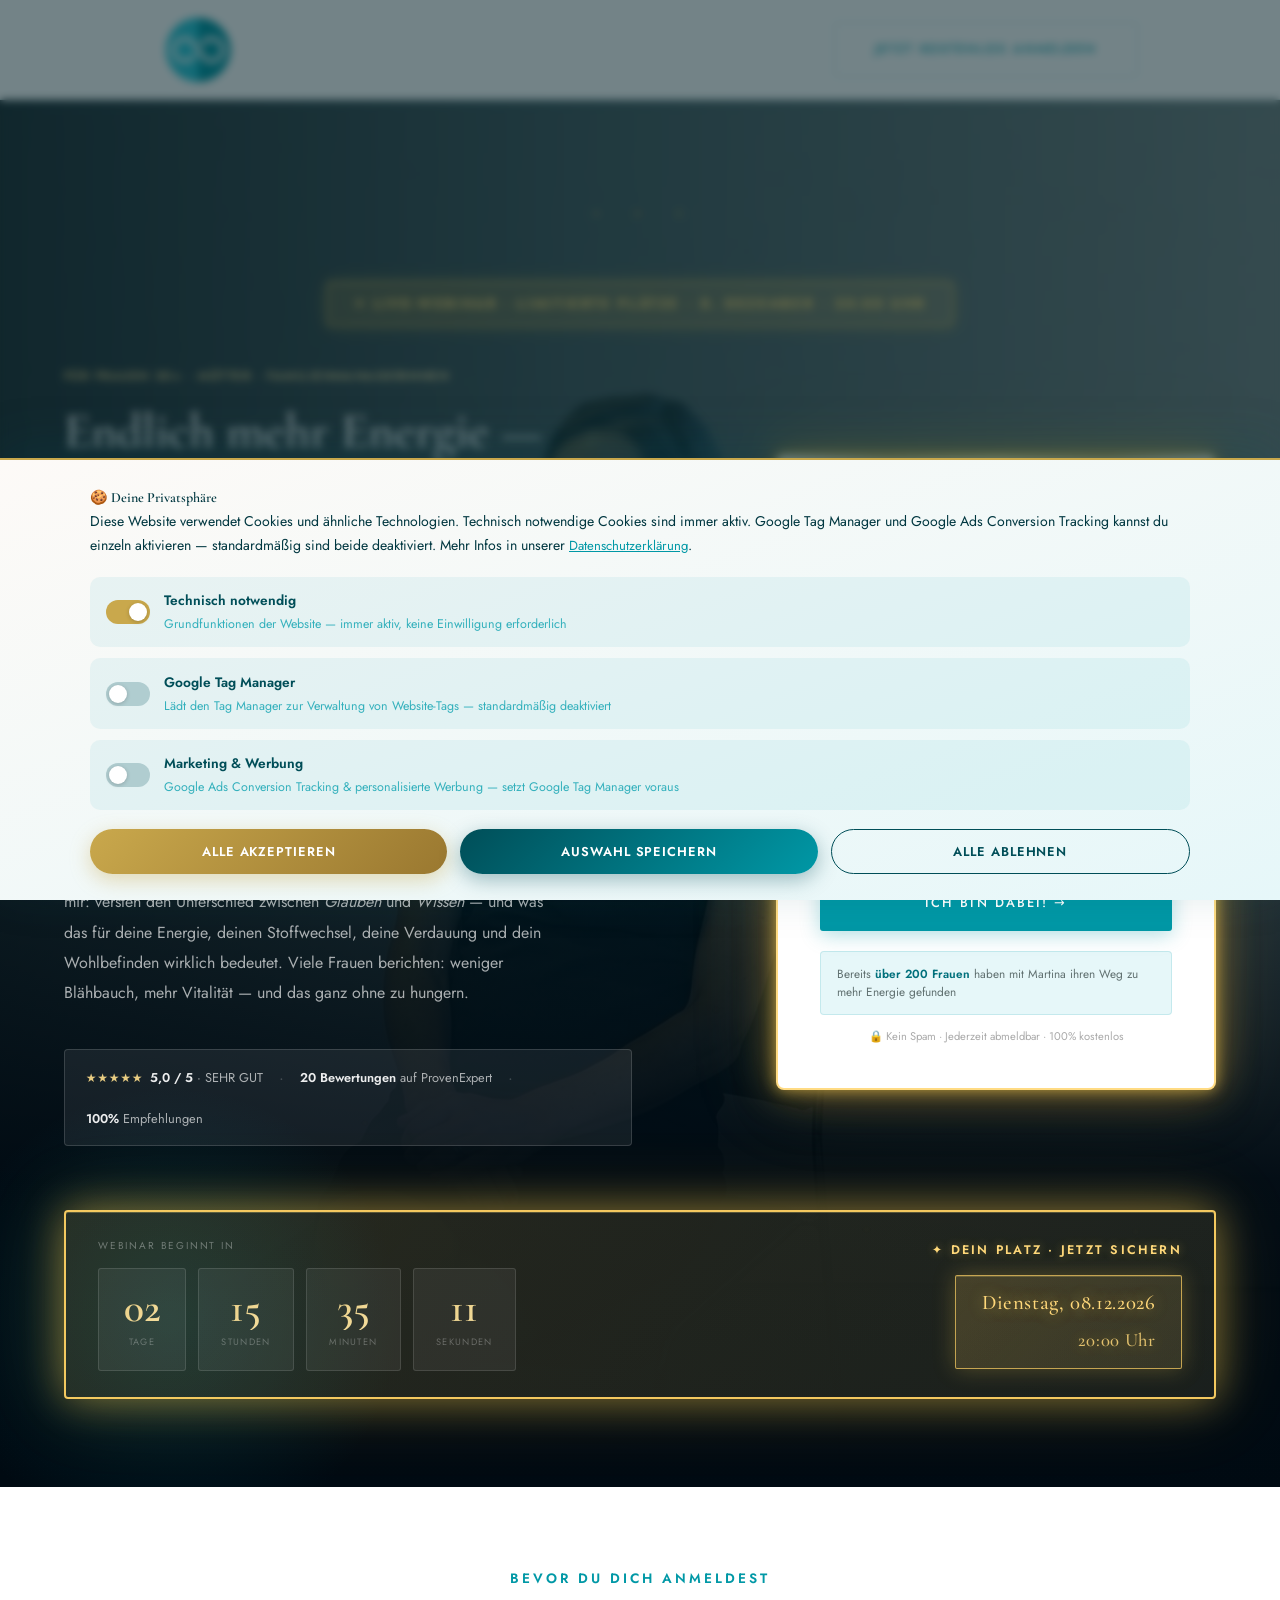
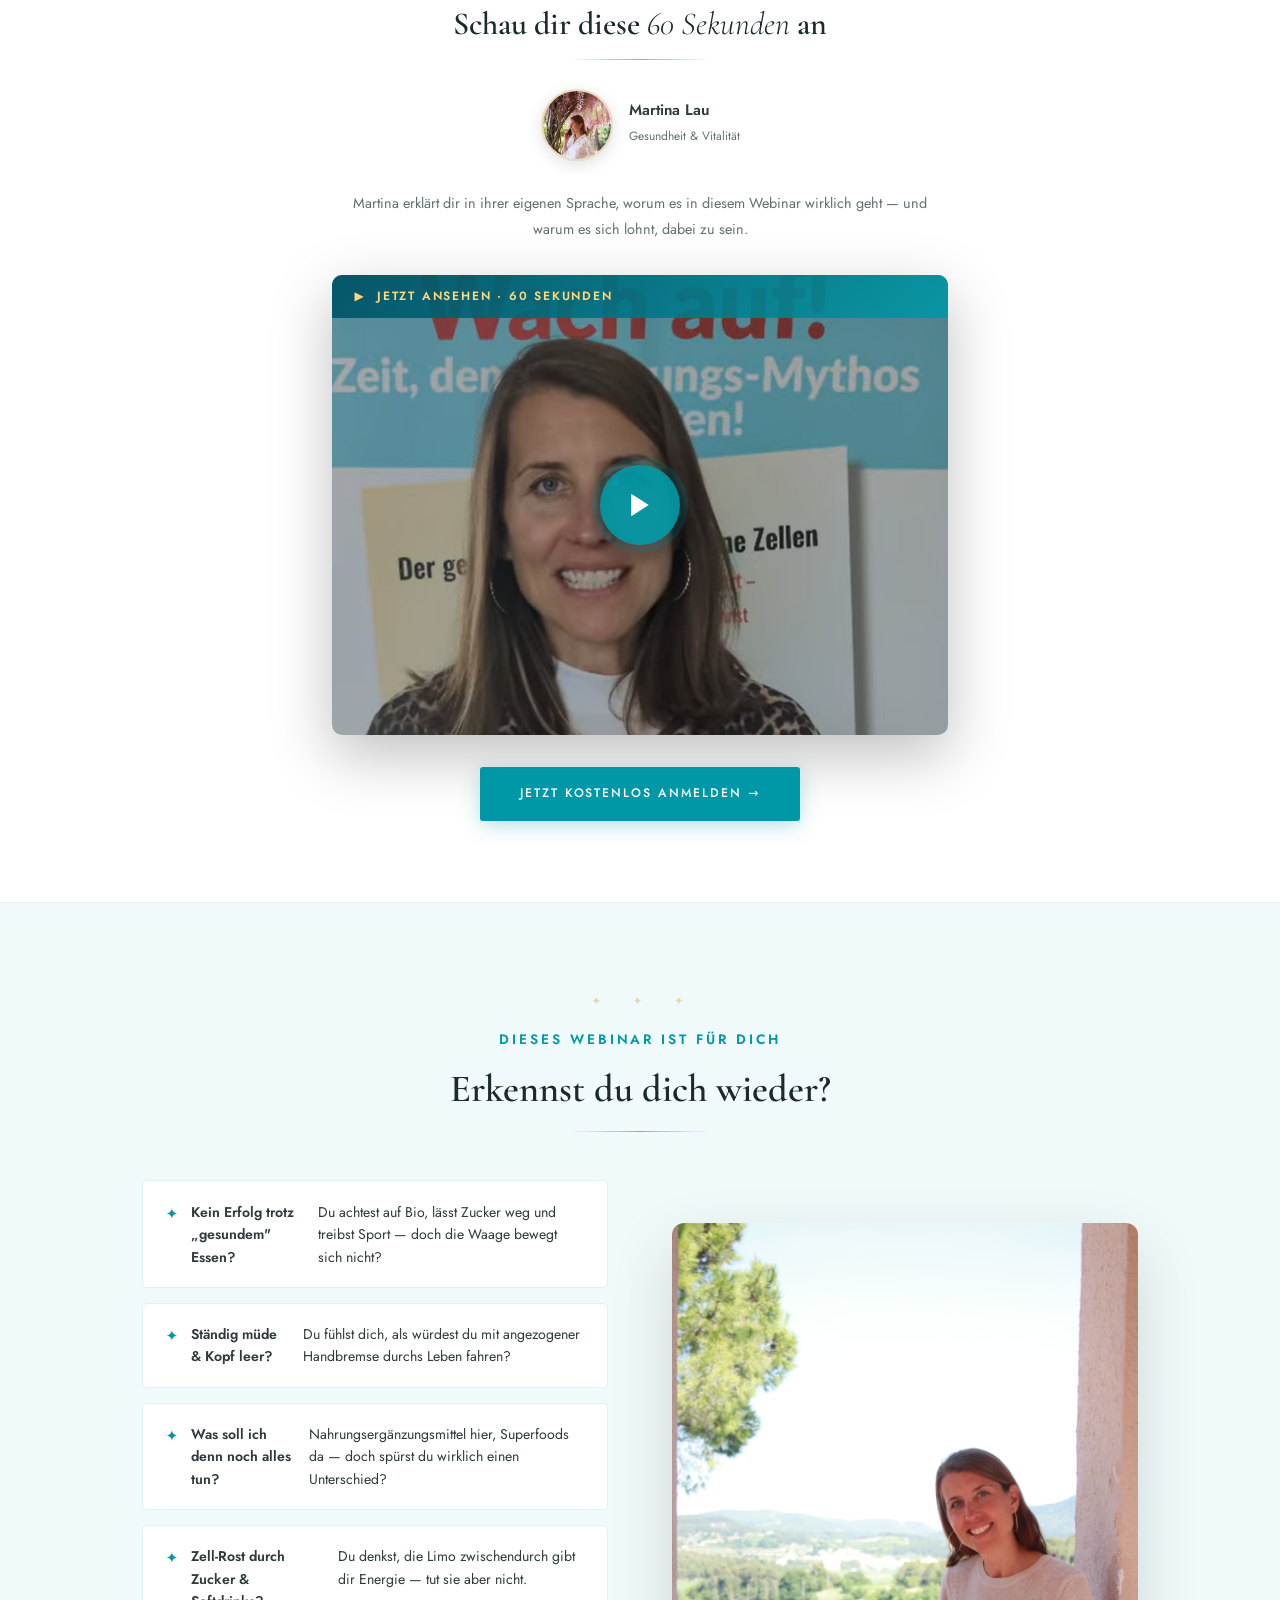
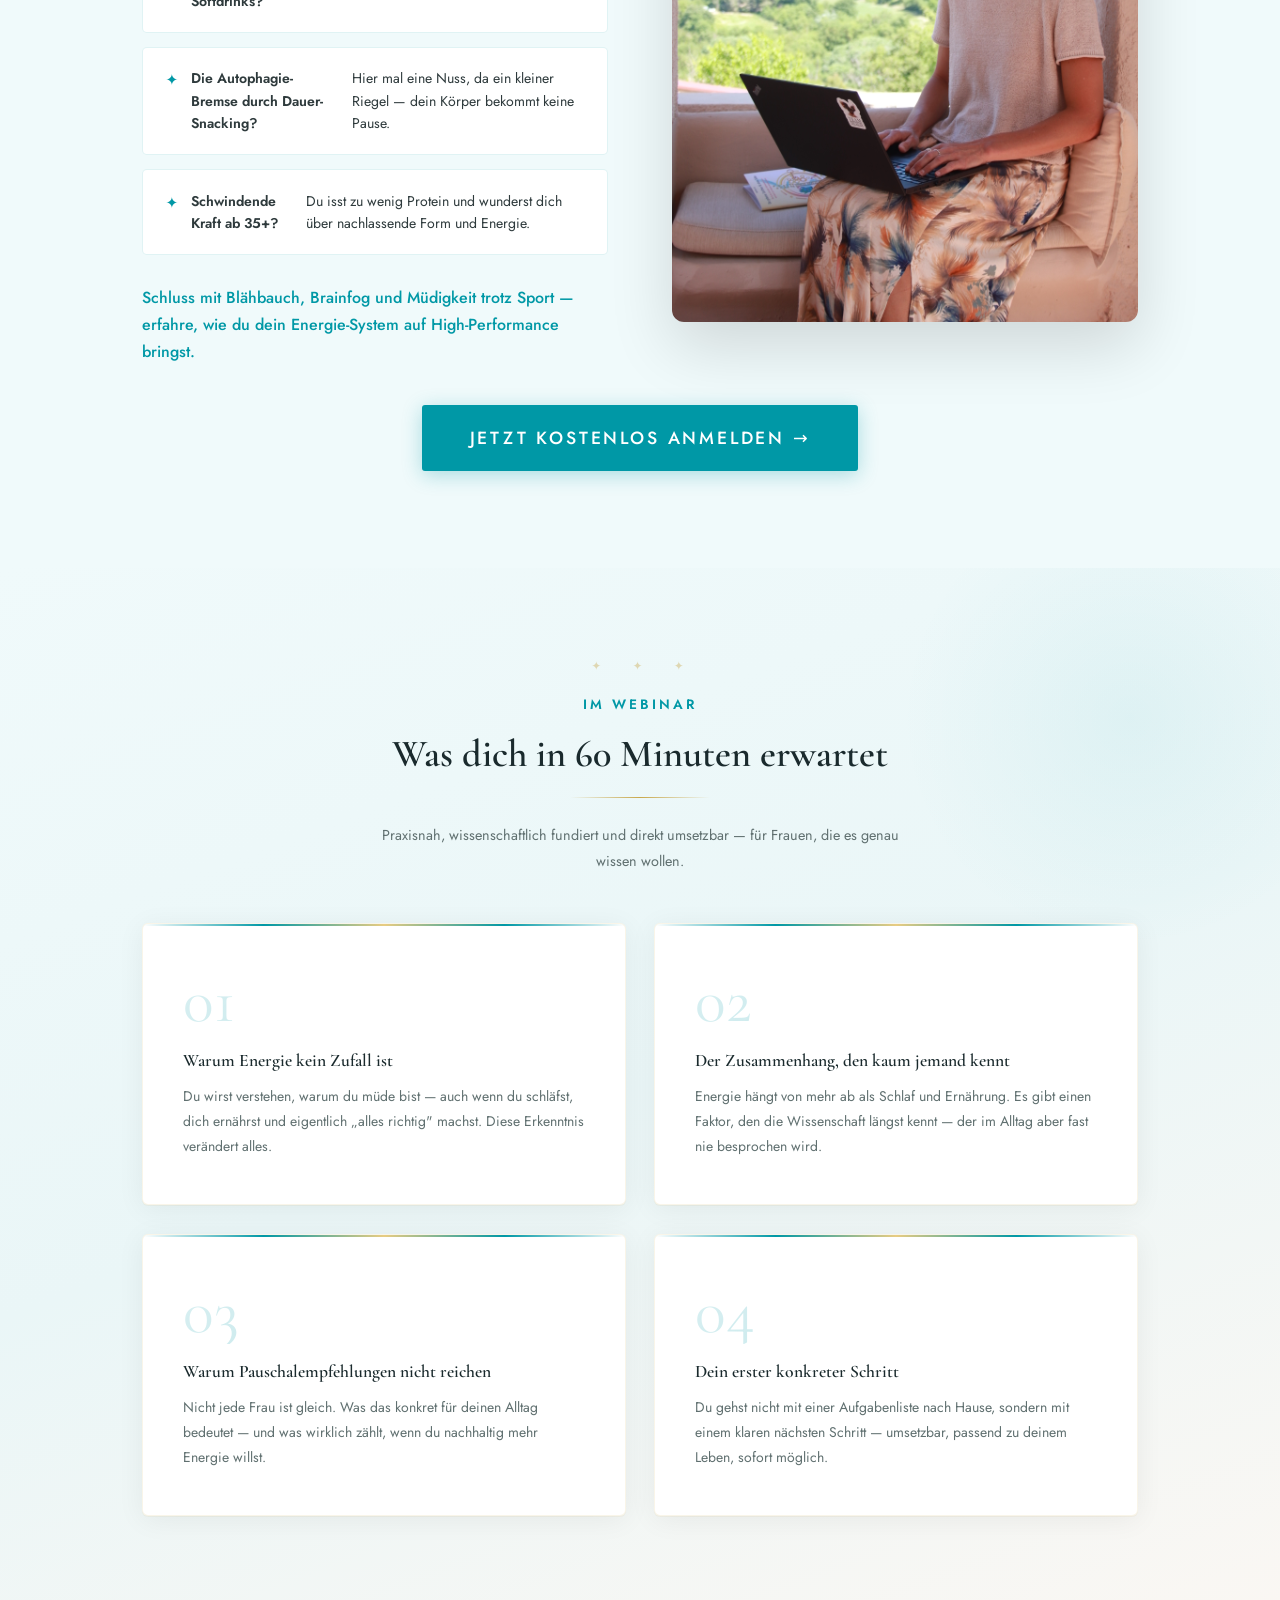
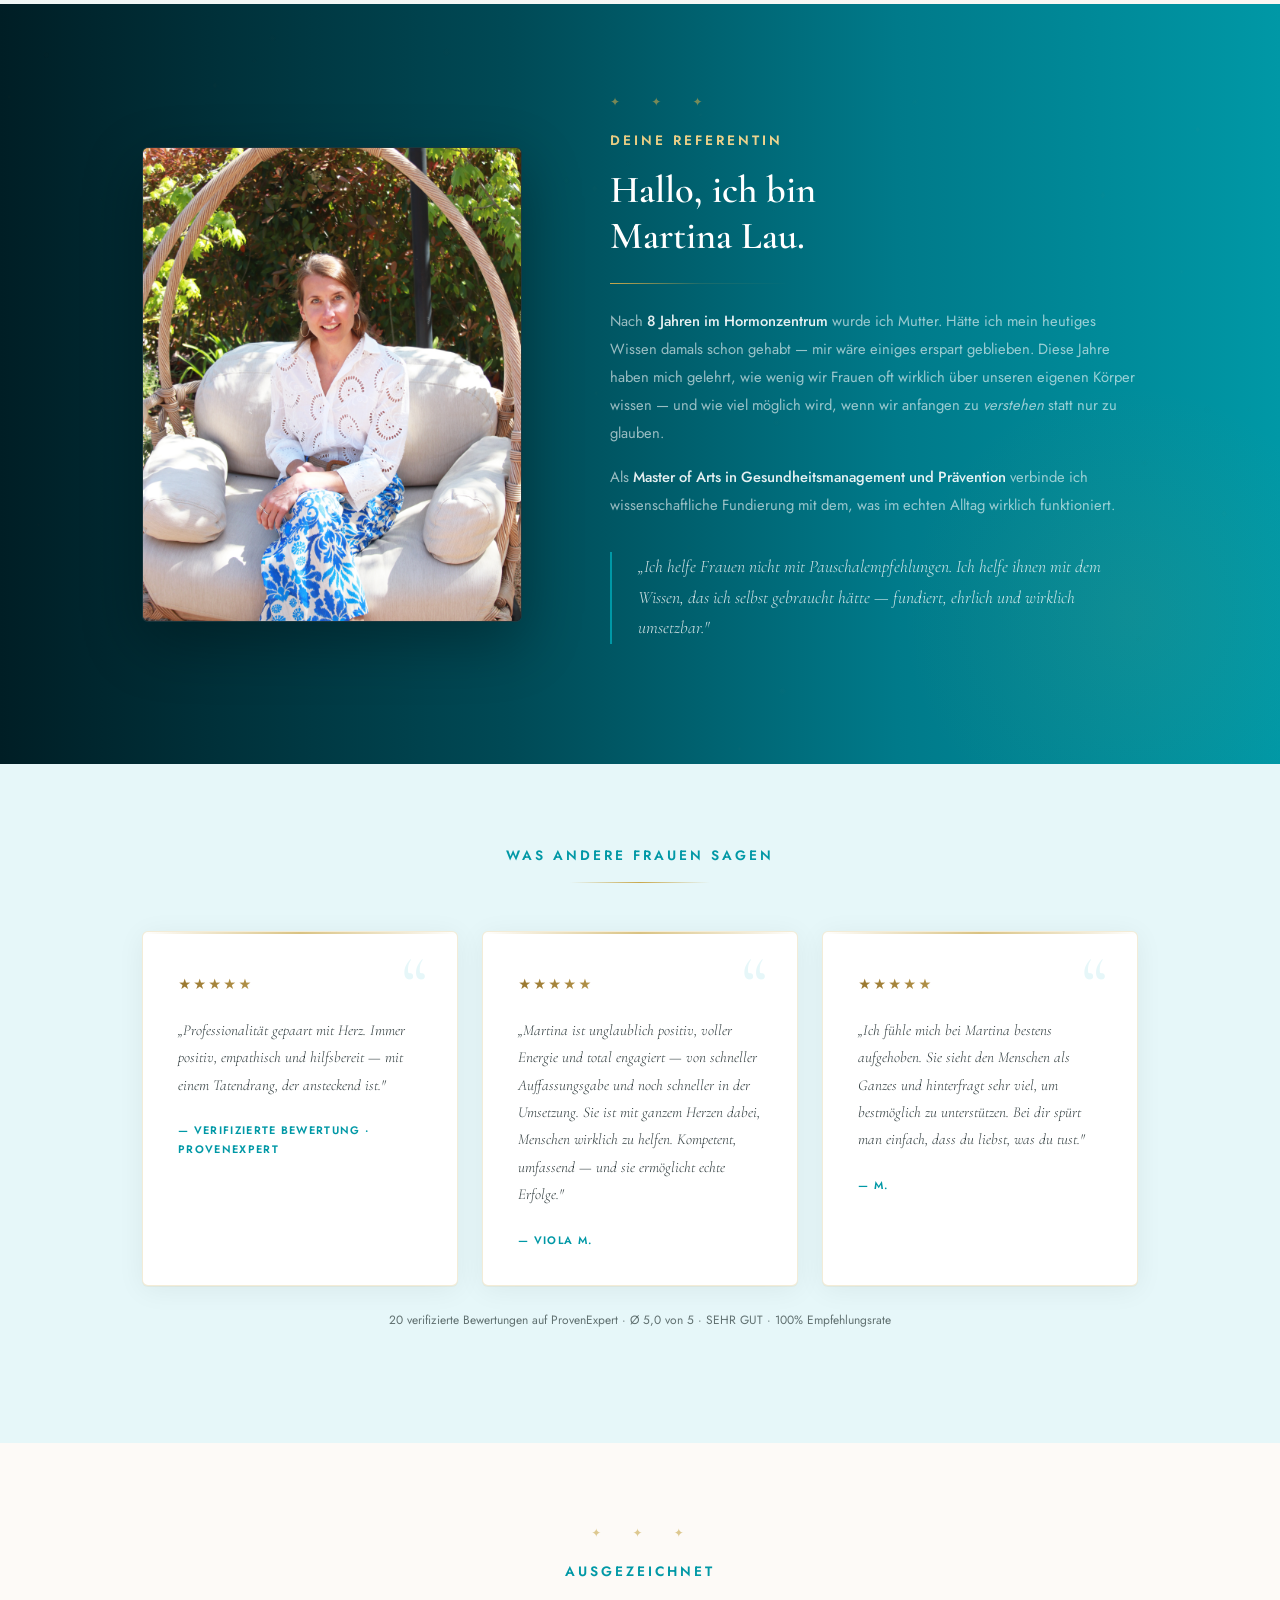
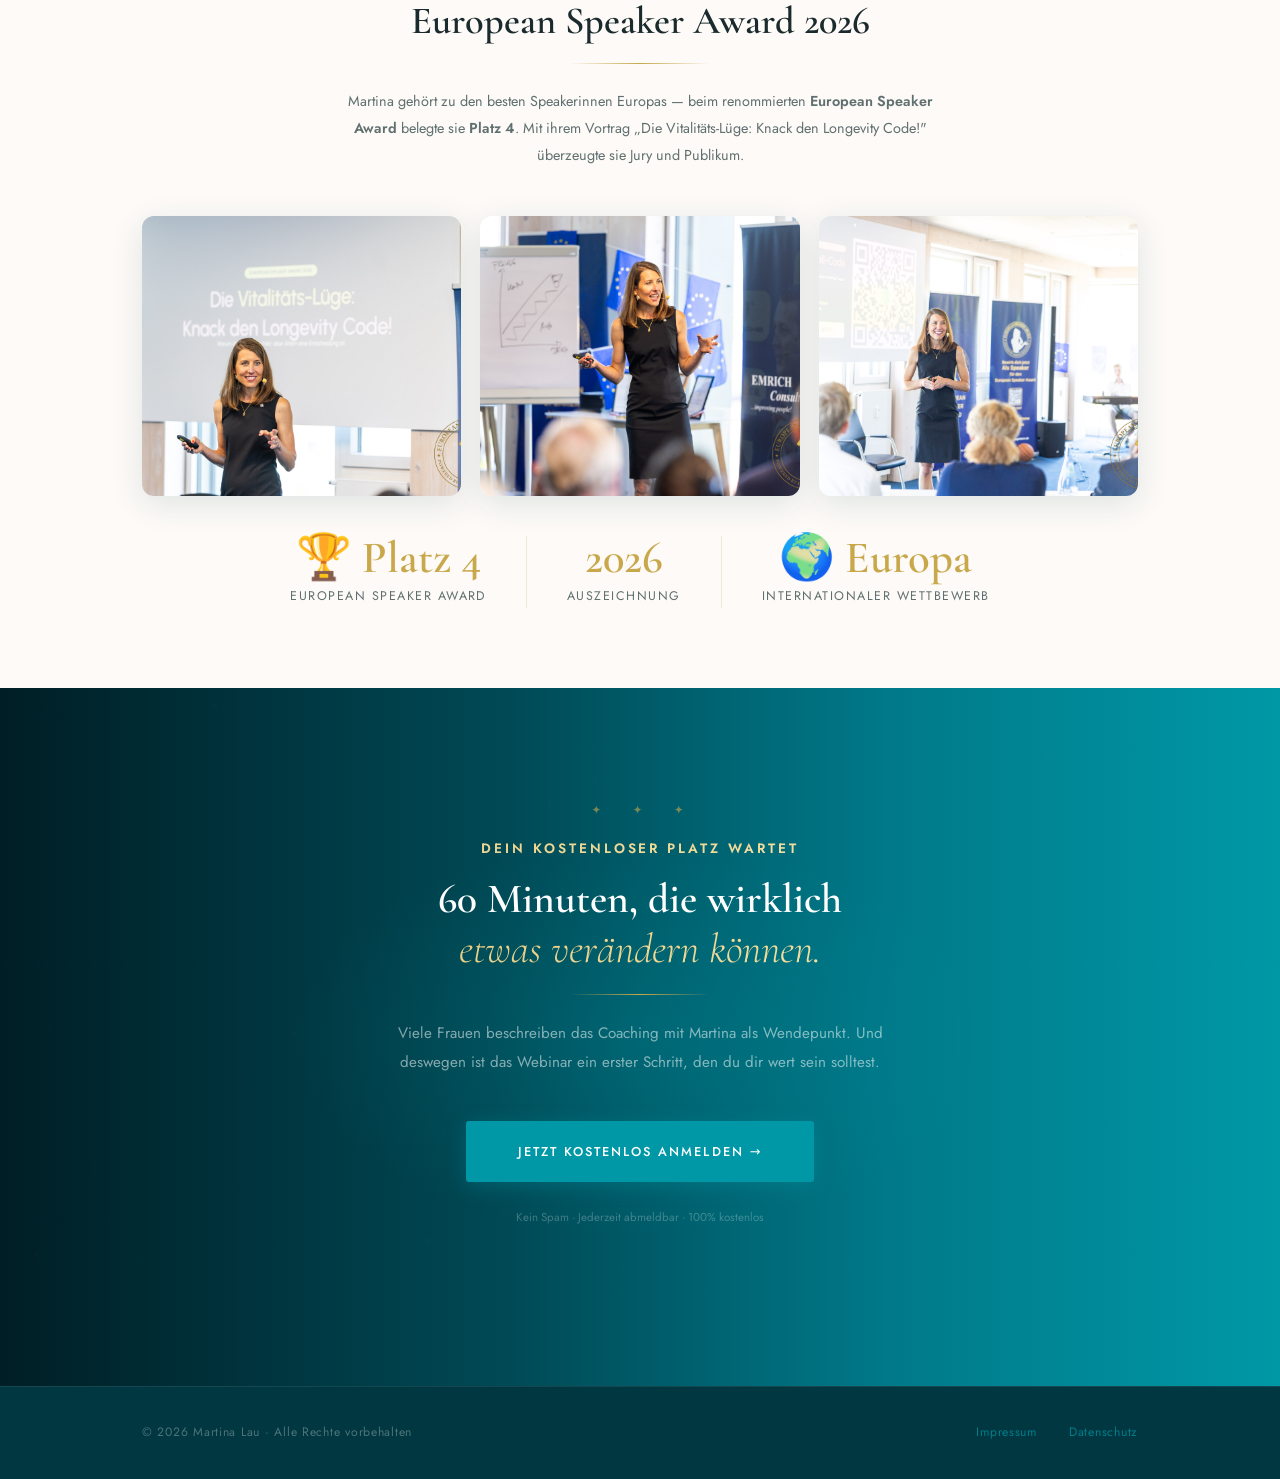
==== index.html @ b5ba2ca4 "Fix consent: only update functionality/personalization_storage when marketing granted" ====
<!DOCTYPE html>
<html lang="de">
<head>
  <meta charset="UTF-8" />
  <meta name="viewport" content="width=device-width, initial-scale=1.0" />
  <title>Kostenloses Webinar – Mehr Energie im Alltag | Martina Lau</title>
  <meta name="description" content="Entdecke in diesem kostenlosen Webinar, wie du deinen Energiehaushalt nachhaltig optimierst – mit Wissen, das wirklich zu dir passt." />
  <meta name="robots" content="index, follow" />

  <!-- Consent Mode v2 Default — muss VOR GTM stehen -->
  <script>
    window.dataLayer = window.dataLayer || [];
    function gtag(){dataLayer.push(arguments);}
    gtag('consent', 'default', {
      'ad_storage':              'denied',
      'ad_user_data':            'denied',
      'ad_personalization':      'denied',
      'analytics_storage':       'denied',
      'functionality_storage':   'denied',
      'personalization_storage': 'denied',
      'security_storage':        'denied',
      'wait_for_update': 1000
    });
    // Gespeicherte Einwilligung SOFORT anwenden — vor GTM-Start, damit Tags mit
    // Consent-Pflicht schon beim ersten Page-View-Trigger korrekt feuern können
    (function() {
      try {
        var raw = localStorage.getItem('martina_lau_consent');
        if (!raw) return;
        var d = JSON.parse(raw);
        if (d.expires && Date.now() > d.expires) return;
        var mkt = !!d.marketing;
        gtag('consent', 'update', {
          'ad_storage':              mkt ? 'granted' : 'denied',
          'ad_user_data':            mkt ? 'granted' : 'denied',
          'ad_personalization':      mkt ? 'granted' : 'denied',
          'analytics_storage':       mkt ? 'granted' : 'denied',
          'functionality_storage':   mkt ? 'granted' : 'denied',
          'personalization_storage': mkt ? 'granted' : 'denied'
        });
      } catch (e) {}
    })();
  </script>
  <!-- Google Tag Manager -->
  <script>(function(w,d,s,l,i){w[l]=w[l]||[];w[l].push({'gtm.start':
  new Date().getTime(),event:'gtm.js'});var f=d.getElementsByTagName(s)[0],
  j=d.createElement(s),dl=l!='dataLayer'?'&l='+l:'';j.async=true;j.src=
  'https://www.googletagmanager.com/gtm.js?id='+i+dl;f.parentNode.insertBefore(j,f);
  })(window,document,'script','dataLayer','GTM-PBWMW7QB');</script>
  <!-- End Google Tag Manager -->
  <script>function loadGTM(){}</script>

  <!-- MailerLite Universal -->
  <script>
    (function(w,d,e,u,f,l,n){w[f]=w[f]||function(){(w[f].q=w[f].q||[])
    .push(arguments);},l=d.createElement(e),l.async=1,l.src=u,
    n=d.getElementsByTagName(e)[0],n.parentNode.insertBefore(l,n);})
    (window,document,'script','https://assets.mailerlite.com/js/universal.js','ml');
    ml('account', '1700428');
  </script>
  <!-- End MailerLite Universal -->

  <link rel="stylesheet" href="css/style.css" />
</head>
<body data-page="landing">
<!-- Google Tag Manager (noscript) -->
<noscript><iframe src="https://www.googletagmanager.com/ns.html?id=GTM-PBWMW7QB"
height="0" width="0" style="display:none;visibility:hidden"></iframe></noscript>
<!-- End Google Tag Manager (noscript) -->

  <!-- NAV -->
  <nav class="nav">
    <div class="container">
      <div class="nav__inner">
        <a href="index.html" class="nav__logo">
          <div class="nav__logo-icon">
            <img src="Bilder/Logo_MartinaLau.png" alt="Martina Lau Logo" />
          </div>
          <div class="nav__logo-name">
            Martina Lau
            <small>Gesundheit &amp; Vitalität</small>
          </div>
        </a>
        <a href="#anmeldung" class="btn btn--outline">Jetzt kostenlos anmelden</a>
      </div>
    </div>
  </nav>

  <!-- ════════════════════════
       HERO
       ════════════════════════ -->
  <section class="hero">

    <!-- Hero-Hintergrundbild Martina -->
    <div style="position:absolute;inset:0;z-index:0;overflow:hidden;">
      <img src="Bilder/martina-hero.jpg"
           alt="" aria-hidden="true" fetchpriority="high"
           style="width:100%;height:100%;object-fit:cover;object-position:center top;transform:scaleX(-1);" />
      <!-- Dunkler Verlauf drüber: links tief dunkel für Lesbarkeit, rechts etwas transparenter -->
      <div style="position:absolute;inset:0;background:linear-gradient(to right,rgba(0,20,28,0.80) 0%,rgba(0,40,52,0.62) 45%,rgba(0,55,70,0.38) 100%);"></div>
      <!-- Unten abdunkeln: Bild ausblenden damit Countdown-Banner klar sichtbar -->
      <div style="position:absolute;inset:0;background:linear-gradient(to bottom,transparent 35%,rgba(0,15,22,0.72) 58%,rgba(0,10,18,0.97) 78%,rgba(0,10,18,1) 100%);"></div>
    </div>

    <!-- Goldene Partikel -->
    <canvas id="particles-canvas" aria-hidden="true"></canvas>

    <!-- Schwebende Ribbons -->
    <div class="ribbons" aria-hidden="true">
      <div class="ribbon"></div>
      <div class="ribbon"></div>
      <div class="ribbon"></div>
      <div class="ribbon"></div>
      <div class="ribbon"></div>
      <div class="ribbon"></div>
      <div class="ribbon-glow"></div>
      <div class="ribbon-glow"></div>
      <div class="ribbon-glow"></div>
    </div>

    <div class="hero__bg-line" aria-hidden="true"></div>

    <div class="container" style="position:relative;z-index:1;">
      <!-- Badge über dem Grid → echte Mitte -->
      <div style="text-align:center;margin-bottom:1.5rem;">
        <span class="gold-star">✦ &nbsp; ✦ &nbsp; ✦</span><br/>
        <div class="gold-badge" style="display:inline-flex;margin-top:0.8rem;">
          ✦ Live-Webinar · Limitierte Plätze · <span id="badge-next-date">Nächster Termin</span> · 20:00 Uhr
        </div>
      </div>

      <div class="hero__inner">

        <!-- LINKS: Copy -->
        <div>
          <span class="eyebrow eyebrow--gold">Für Frauen 30+ · Mütter · Familienmanagerinnen</span>

          <h1>
            Endlich mehr Energie —<br/>
            verstehe, was dein<br/>
            Körper <em>wirklich braucht.</em>
          </h1>

          <p class="hero__lead">
            Du kaufst Bio, isst Tofu, Hafermilch und andere gesunde Lebensmittel — und machst dazu noch Sport. Und trotzdem: das Mittagstief kommt wie ein Uhrwerk, der Kopf wird schwer, der Bauch bläht sich auf, und die Hose zwickt genau da, wo sie schon immer gezwickt hat. Woran liegt das eigentlich?
          </p>
          <p class="hero__lead" style="margin-top:0.8rem;">
            In diesem kostenlosen Webinar verstehst du, warum „vieles richtig machen" oft nicht reicht. Du sicherst deinen Computer vor Trojanern — aber welche Firewall nutzt du für deinen Körper? Knack den Code mit mir: versteh den Unterschied zwischen <em>Glauben</em> und <em>Wissen</em> — und was das für deine Energie, deinen Stoffwechsel, deine Verdauung und dein Wohlbefinden wirklich bedeutet. Viele Frauen berichten: weniger Blähbauch, mehr Vitalität — und das ganz ohne zu hungern.
          </p>

          <!-- Trust Strip -->
          <div class="trust-strip">
            <div class="trust-strip__item">
              <span class="trust-strip__stars">★★★★★</span>
              <span class="trust-strip__text"><strong>5,0 / 5</strong> · SEHR GUT</span>
            </div>
            <div class="trust-strip__sep">·</div>
            <div class="trust-strip__item">
              <span class="trust-strip__text"><strong>20 Bewertungen</strong> auf ProvenExpert</span>
            </div>
            <div class="trust-strip__sep">·</div>
            <div class="trust-strip__item">
              <span class="trust-strip__text"><strong>100%</strong> Empfehlungen</span>
            </div>
          </div>

        </div>

        <!-- RECHTS: Foto + Formular -->
        <div id="anmeldung">

          <div class="form-box">
            <p class="form-box__title">Sichere dir jetzt deinen<br/>kostenlosen Platz</p>
            <p class="form-box__sub">Live-Webinar · <span id="badge-next-date-2"></span> · 20:00 Uhr · 100% kostenlos</p>

            <!--
              E-MAIL-TOOL: action-URL anpassen
              Test: action="danke.html" method="get"
            -->
            <!-- Versteckter iframe: nimmt die MailerLite-Antwort auf, ohne die Seite zu verlassen -->
            <iframe name="ml-hidden-frame" style="display:none;" aria-hidden="true"></iframe>

            <form
              action="https://assets.mailerlite.com/jsonp/1700428/forms/188377276989048590/subscribe"
              method="post"
              target="ml-hidden-frame"
              id="registration-form"
              novalidate>
              <div class="form-group">
                <label for="fname">Vorname</label>
                <input type="text" id="fname" name="fields[name]" placeholder="Dein Vorname" required />
              </div>
              <div class="form-group">
                <label for="email">E-Mail-Adresse</label>
                <input type="email" id="email" name="fields[email]" placeholder="deine@email.de" required />
              </div>
              <div class="form-checkbox">
                <input type="checkbox" id="privacy" name="privacy" required />
                <label for="privacy">
                  Ich bin einverstanden, dass meine Daten gespeichert werden, um mir den Webinar-Zugang zuzusenden. Jederzeit abmeldbar. Es gilt die <a href="datenschutz.html" target="_blank">Datenschutzerklärung</a>.
                </label>
              </div>
              <button type="submit" class="btn btn--primary btn--lg" id="submit-btn">
                Ich bin dabei! →
              </button>
              <p id="form-error" style="display:none;color:#e05;margin-top:0.8rem;font-size:0.85rem;text-align:center;"></p>
            </form>

            <script>
            document.getElementById('registration-form').addEventListener('submit', function(e) {
              const name    = document.getElementById('fname').value.trim();
              const email   = document.getElementById('email').value.trim();
              const privacy = document.getElementById('privacy').checked;
              const err     = document.getElementById('form-error');
              const btn     = document.getElementById('submit-btn');

              if (!name || !email || !privacy) {
                e.preventDefault();
                err.textContent = 'Bitte alle Felder ausfüllen und der Datenschutzerklärung zustimmen.';
                err.style.display = 'block';
                return;
              }

              // Formular geht in den versteckten iframe — wir leiten sofort weiter
              err.style.display = 'none';
              btn.textContent = 'Wird angemeldet …';
              btn.disabled = true;
              setTimeout(function() {
                window.location.href = 'danke.html';
              }, 800);
            });
            </script>

            <div class="form-proof">
              <p class="form-proof__text">Bereits <strong>über 200 Frauen</strong> haben mit Martina ihren Weg zu mehr Energie gefunden</p>
            </div>

            <p style="text-align:center;font-size:0.7rem;color:#aaa;margin-top:0.8rem;line-height:1.6;">
              🔒 Kein Spam · Jederzeit abmeldbar · 100% kostenlos
            </p>
          </div>
        </div>

      </div>

      <!-- ── Vollbreiter Countdown-Balken ── -->
      <div id="countdown-bar" style="border:2px solid rgba(255,210,100,0.95);border-radius:4px;padding:1.6rem 2rem;background:linear-gradient(135deg,rgba(212,175,85,0.18) 0%,rgba(255,220,120,0.10) 100%);box-shadow:0 0 40px rgba(255,210,80,0.45),0 0 80px rgba(255,190,60,0.2),inset 0 1px 0 rgba(255,230,130,0.25);margin-top:2rem;display:flex;align-items:center;justify-content:space-between;gap:2rem;flex-wrap:wrap;">

        <!-- Links: Countdown -->
        <div>
          <div class="countdown-wrap__label" style="margin-bottom:0.8rem;">Webinar beginnt in</div>
          <div class="countdown" id="countdown">
            <div class="countdown__unit"><span class="countdown__num" data-days>00</span><span class="countdown__label">Tage</span></div>
            <div class="countdown__unit"><span class="countdown__num" data-hours>00</span><span class="countdown__label">Stunden</span></div>
            <div class="countdown__unit"><span class="countdown__num" data-minutes>00</span><span class="countdown__label">Minuten</span></div>
            <div class="countdown__unit"><span class="countdown__num" data-seconds>00</span><span class="countdown__label">Sekunden</span></div>
          </div>
        </div>

        <!-- Rechts: Datum -->
        <div style="text-align:right;">
          <div style="font-size:0.78rem;letter-spacing:0.18em;text-transform:uppercase;color:#FFD87A;margin-bottom:0.8rem;font-weight:600;text-shadow:0 0 10px rgba(255,220,80,0.4);">✦ Dein Platz · Jetzt sichern</div>
          <ul id="upcoming-dates" style="list-style:none;padding:0;margin:0;text-align:right;"></ul>
        </div>

      </div>

    </div>
  </section>

  <!-- ════════════════════════
       VIDEO — MARTINA SPRICHT
       ════════════════════════ -->
  <section class="video-intro">
    <div class="container--narrow" style="text-align:center;">
      <span class="eyebrow">Bevor du dich anmeldest</span>
      <h2 style="font-size:clamp(1.4rem,2.8vw,2rem);margin-bottom:0.6rem;">
        Schau dir diese <em style="font-style:italic;font-weight:300;">60 Sekunden</em> an
      </h2>
      <div class="divider divider--gold" style="margin:1rem auto 1.8rem;"></div>

      <!-- Sprecherin-Preview -->
      <div style="display:flex;align-items:center;justify-content:center;gap:1rem;margin-bottom:1.8rem;">
        <img src="Bilder/IMG_7122.JPG" alt="Martina Lau"
             style="width:72px;height:72px;border-radius:50%;object-fit:cover;object-position:center top;border:2px solid rgba(212,175,110,0.45);box-shadow:0 4px 16px rgba(0,0,0,0.12);flex-shrink:0;" />
        <div style="text-align:left;">
          <strong style="font-size:0.95rem;color:var(--ink);display:block;line-height:1.3;">Martina Lau</strong>
          <span style="font-size:0.75rem;color:var(--warm-gray);">Gesundheit &amp; Vitalität</span>
        </div>
      </div>

      <p style="font-size:0.9rem;color:var(--warm-gray);margin-bottom:2rem;line-height:1.85;">
        Martina erklärt dir in ihrer eigenen Sprache, worum es in diesem Webinar wirklich geht — und warum es sich lohnt, dabei zu sein.
      </p>

      <div class="video-intro__wrapper">
        <a href="https://youtu.be/22vTj5wvuUk" target="_blank" rel="noopener"
           style="display:block;position:relative;border-radius:10px;overflow:hidden;box-shadow:0 20px 60px rgba(0,0,0,0.25);cursor:pointer;">
          <!-- Screenshot als Hintergrundbild -->
          <img src="Bilder/Screenshot 2026-05-21 174115.png"
               alt="Martina Lau – Webinar-Vorschau"
               style="width:100%;display:block;object-fit:cover;" />
          <!-- Dunkles Overlay -->
          <div style="position:absolute;inset:0;background:rgba(0,0,0,0.3);"></div>
          <!-- Banner oben -->
          <div style="position:absolute;top:0;left:0;right:0;background:linear-gradient(135deg,rgba(0,80,100,0.92),rgba(0,152,166,0.88));padding:0.7rem 1.4rem;display:flex;align-items:center;gap:0.6rem;">
            <span style="color:#FFD87A;font-size:0.75rem;letter-spacing:0.15em;text-transform:uppercase;font-weight:600;">▶ &nbsp;Jetzt ansehen · 60 Sekunden</span>
          </div>
          <!-- Play-Button Mitte -->
          <div style="position:absolute;inset:0;display:flex;align-items:center;justify-content:center;">
            <div style="width:80px;height:80px;background:rgba(0,152,166,0.92);border-radius:50%;display:flex;align-items:center;justify-content:center;box-shadow:0 4px 28px rgba(0,0,0,0.4),0 0 0 8px rgba(0,152,166,0.2);">
              <svg width="30" height="30" viewBox="0 0 24 24" fill="white"><polygon points="5,3 19,12 5,21"/></svg>
            </div>
          </div>
        </a>
      </div>

      <div style="margin-top:2rem;">
        <a href="#anmeldung" class="btn btn--primary">Jetzt kostenlos anmelden →</a>
      </div>
    </div>
  </section>

  <!-- ════════════════════════
       ERKENNST DU DICH WIEDER?
       ════════════════════════ -->
  <section style="background:var(--cream-teal);padding:5.5rem 0;">
    <div class="container">

      <div class="section-head" style="margin-bottom:3rem;">
        <span class="gold-star" style="opacity:0.4;">✦ &nbsp; ✦ &nbsp; ✦</span>
        <span class="eyebrow">Dieses Webinar ist für dich</span>
        <h2>Erkennst du dich wieder?</h2>
        <div class="divider divider--gold" style="margin:1.2rem auto 1.5rem;"></div>
      </div>

      <div class="img-text-grid" style="display:grid;grid-template-columns:1fr 1fr;gap:4rem;align-items:center;">

        <!-- Liste links -->
        <div>
          <ul class="for-who__list">
            <li><span class="check">✦</span> <strong>Kein Erfolg trotz „gesundem" Essen?</strong> Du achtest auf Bio, lässt Zucker weg und treibst Sport — doch die Waage bewegt sich nicht?</li>
            <li><span class="check">✦</span> <strong>Ständig müde &amp; Kopf leer?</strong> Du fühlst dich, als würdest du mit angezogener Handbremse durchs Leben fahren?</li>
            <li><span class="check">✦</span> <strong>Was soll ich denn noch alles tun?</strong> Nahrungsergänzungsmittel hier, Superfoods da — doch spürst du wirklich einen Unterschied?</li>
            <li><span class="check">✦</span> <strong>Zell-Rost durch Zucker &amp; Softdrinks?</strong> Du denkst, die Limo zwischendurch gibt dir Energie — tut sie aber nicht.</li>
            <li><span class="check">✦</span> <strong>Die Autophagie-Bremse durch Dauer-Snacking?</strong> Hier mal eine Nuss, da ein kleiner Riegel — dein Körper bekommt keine Pause.</li>
            <li><span class="check">✦</span> <strong>Schwindende Kraft ab 35+?</strong> Du isst zu wenig Protein und wunderst dich über nachlassende Form und Energie.</li>
          </ul>
          <p style="margin-top:1.8rem;font-size:1rem;font-weight:500;color:var(--teal);line-height:1.7;">Schluss mit Blähbauch, Brainfog und Müdigkeit trotz Sport — erfahre, wie du dein Energie-System auf High-Performance bringst.</p>
        </div>

        <!-- Foto rechts -->
        <div style="overflow:hidden;border-radius:12px;box-shadow:0 24px 64px rgba(0,0,0,0.14);">
          <img src="Bilder/IMG_7140.JPG" alt="Martina Lau"
               style="width:100%;display:block;object-fit:cover;" />
        </div>

      </div>

      <!-- Button zentriert unter dem Grid -->
      <div style="text-align:center;margin-top:2.5rem;">
        <a href="#anmeldung" class="btn btn--primary btn--lg" style="font-size:1.1rem;padding:1.1rem 3rem;display:inline-block;">Jetzt kostenlos anmelden →</a>
      </div>

    </div>
  </section>

  <!-- ════════════════════════
       WAS DICH ERWARTET
       ════════════════════════ -->
  <section class="learn">
    <div class="container">
      <div class="section-head">
        <span class="gold-star" style="opacity:0.4;">✦ &nbsp; ✦ &nbsp; ✦</span>
        <span class="eyebrow">Im Webinar</span>
        <h2>Was dich in 60 Minuten erwartet</h2>
        <div class="divider divider--gold" style="margin:1.2rem auto 1.5rem;"></div>
        <p>Praxisnah, wissenschaftlich fundiert und direkt umsetzbar — für Frauen, die es genau wissen wollen.</p>
      </div>

      <div class="learn__grid">
        <div class="learn-card">
          <div class="learn-card__num">01</div>
          <h4>Warum Energie kein Zufall ist</h4>
          <p>Du wirst verstehen, warum du müde bist — auch wenn du schläfst, dich ernährst und eigentlich „alles richtig" machst. Diese Erkenntnis verändert alles.</p>
        </div>
        <div class="learn-card">
          <div class="learn-card__num">02</div>
          <h4>Der Zusammenhang, den kaum jemand kennt</h4>
          <p>Energie hängt von mehr ab als Schlaf und Ernährung. Es gibt einen Faktor, den die Wissenschaft längst kennt — der im Alltag aber fast nie besprochen wird.</p>
        </div>
        <div class="learn-card">
          <div class="learn-card__num">03</div>
          <h4>Warum Pauschalempfehlungen nicht reichen</h4>
          <p>Nicht jede Frau ist gleich. Was das konkret für deinen Alltag bedeutet — und was wirklich zählt, wenn du nachhaltig mehr Energie willst.</p>
        </div>
        <div class="learn-card">
          <div class="learn-card__num">04</div>
          <h4>Dein erster konkreter Schritt</h4>
          <p>Du gehst nicht mit einer Aufgabenliste nach Hause, sondern mit einem klaren nächsten Schritt — umsetzbar, passend zu deinem Leben, sofort möglich.</p>
        </div>
      </div>
    </div>
  </section>

  <!-- ════════════════════════
       ÜBER MARTINA
       ════════════════════════ -->
  <section class="about">
    <!-- Goldene Partikel -->
    <canvas id="particles-canvas-about" aria-hidden="true"></canvas>

    <div class="container" style="position:relative;z-index:1;">
      <div class="about__inner">

        <div class="about__photo">
          <img src="Bilder/IMG_7118.JPG" alt="Martina Lau" />
        </div>

        <div>
          <span class="gold-star">✦ &nbsp; ✦ &nbsp; ✦</span>
          <span class="eyebrow eyebrow--gold">Deine Referentin</span>
          <h2>Hallo, ich bin<br/>Martina Lau.</h2>
          <div class="divider divider--gold-left"></div>

          <p>
            Nach <strong>8 Jahren im Hormonzentrum</strong> wurde ich Mutter. Hätte ich mein heutiges Wissen damals schon gehabt — mir wäre einiges erspart geblieben. Diese Jahre haben mich gelehrt, wie wenig wir Frauen oft wirklich über unseren eigenen Körper wissen — und wie viel möglich wird, wenn wir anfangen zu <em>verstehen</em> statt nur zu glauben.
          </p>
          <p style="margin-top:1rem;">
            Als <strong>Master of Arts in Gesundheitsmanagement und Prävention</strong> verbinde ich wissenschaftliche Fundierung mit dem, was im echten Alltag wirklich funktioniert.
          </p>


<div class="quote-block">
            <p>„Ich helfe Frauen nicht mit Pauschalempfehlungen. Ich helfe ihnen mit dem Wissen, das ich selbst gebraucht hätte — fundiert, ehrlich und wirklich umsetzbar."</p>
          </div>

        </div>

      </div>
    </div>
  </section>

  <!-- ════════════════════════
       TESTIMONIALS
       ════════════════════════ -->
  <section style="background:var(--teal-pale);padding:5rem 0;">
    <div class="container">
      <div class="section-head">
        <span class="eyebrow">Was andere Frauen sagen</span>
        <div class="divider divider--gold" style="margin:0.8rem auto 2.5rem;"></div>
      </div>
      <div class="testimonials-grid">

        <div class="testimonial-card testimonial-card--light">
          <span class="testimonial-card__stars">★★★★★</span>
          <blockquote>„Professionalität gepaart mit Herz. Immer positiv, empathisch und hilfsbereit — mit einem Tatendrang, der ansteckend ist."</blockquote>
          <div class="testimonial-card__name">— Verifizierte Bewertung · ProvenExpert</div>
        </div>

        <div class="testimonial-card testimonial-card--light">
          <span class="testimonial-card__stars">★★★★★</span>
          <blockquote>„Martina ist unglaublich positiv, voller Energie und total engagiert — von schneller Auffassungsgabe und noch schneller in der Umsetzung. Sie ist mit ganzem Herzen dabei, Menschen wirklich zu helfen. Kompetent, umfassend — und sie ermöglicht echte Erfolge."</blockquote>
          <div class="testimonial-card__name">— Viola M.</div>
        </div>

        <div class="testimonial-card testimonial-card--light">
          <span class="testimonial-card__stars">★★★★★</span>
          <blockquote>„Ich fühle mich bei Martina bestens aufgehoben. Sie sieht den Menschen als Ganzes und hinterfragt sehr viel, um bestmöglich zu unterstützen. Bei dir spürt man einfach, dass du liebst, was du tust."</blockquote>
          <div class="testimonial-card__name">— M.</div>
        </div>

      </div>
      <p style="text-align:center;margin-top:1.5rem;font-size:0.75rem;color:var(--warm-gray);">
        20 verifizierte Bewertungen auf ProvenExpert · Ø 5,0 von 5 · SEHR GUT · 100% Empfehlungsrate
      </p>

      <!-- ProvenExpert ProSeal Widget -->
      <div style="margin-top:2rem;display:flex;justify-content:center;">
        <noscript><a href="https://www.provenexpert.com/martina-lau/?utm_source=seals&utm_campaign=embedded-proseal&utm_medium=profile&utm_content=1ba6ad6f-8c93-4775-a19a-f3ac88b6ca52" target="_blank" title="Kundenbewertungen &amp; Erfahrungen zu Martina Lau" class="pe-pro-seal-more-infos" rel="nofollow">Mehr Infos</a></noscript>
        <script defer id="proSeal">
          window.loadProSeal = function(){
            window.provenExpert.proSeal({
              widgetId: "1ba6ad6f-8c93-4775-a19a-f3ac88b6ca52",
              language:"de-DE",
              usePageLanguage: false,
              bannerColor: "#097E92",
              textColor: "#FFFFFF",
              showBackPage: true,
              showReviews: true,
              hideDate: true,
              hideName: false,
              googleStars: false,
              displayReviewerLastName: false,
              embeddedSelector: "#proSealWidget"
            })
          };
          window.addEventListener("load", function () {
            var script = document.createElement('script');
            script.src = "https://s.provenexpert.net/seals/proseal-v2.js";
            script.onload = loadProSeal;
            document.head.appendChild(script);
          }, false);
        </script>
        <div id="proSealWidget"></div>
      </div>
      <!-- ProvenExpert ProSeal Widget Ende -->
    </div><!-- /container -->
  </section>

  <!-- ════════════════════════
       EUROPEAN SPEAKER AWARD
       ════════════════════════ -->
  <section style="background:var(--cream);padding:5rem 0;">
    <div class="container">
      <div class="section-head">
        <span class="gold-star">✦ &nbsp; ✦ &nbsp; ✦</span>
        <span class="eyebrow">Ausgezeichnet</span>
        <h2>European Speaker Award 2026</h2>
        <div class="divider divider--gold" style="margin:1.2rem auto 1.5rem;"></div>
        <p style="max-width:600px;margin:0 auto;">Martina gehört zu den besten Speakerinnen Europas — beim renommierten <strong>European Speaker Award</strong> belegte sie <strong>Platz 4</strong>. Mit ihrem Vortrag „Die Vitalitäts-Lüge: Knack den Longevity Code!" überzeugte sie Jury und Publikum.</p>
      </div>

      <div class="speaker-grid" style="display:grid;grid-template-columns:repeat(3,1fr);gap:1.2rem;margin-top:3rem;">
        <div style="border-radius:12px;overflow:hidden;box-shadow:0 8px 32px rgba(0,78,88,0.12);">
          <img src="Bilder/0107__2026-05-23_RB__0400.jpg.jpeg" alt="Martina Lau beim European Speaker Award – Vortrag Die Vitalitäts-Lüge" style="width:100%;height:280px;object-fit:cover;object-position:center top;display:block;" />
        </div>
        <div style="border-radius:12px;overflow:hidden;box-shadow:0 8px 32px rgba(0,78,88,0.12);">
          <img src="Bilder/0106__2026-05-23_RB__0393.jpg.jpeg" alt="Martina Lau beim European Speaker Award" style="width:100%;height:280px;object-fit:cover;object-position:center top;display:block;" />
        </div>
        <div style="border-radius:12px;overflow:hidden;box-shadow:0 8px 32px rgba(0,78,88,0.12);">
          <img src="Bilder/0110__2026-05-23_RB__0440.jpg.jpeg" alt="Martina Lau beim European Speaker Award – mit Publikum" style="width:100%;height:280px;object-fit:cover;object-position:center top;display:block;" />
        </div>
      </div>

      <div class="speaker-stats" style="display:flex;justify-content:center;gap:2.5rem;flex-wrap:wrap;margin-top:2.5rem;">
        <div style="text-align:center;">
          <div style="font-family:var(--font-serif);font-size:2.8rem;color:var(--gold);font-weight:600;line-height:1;">🏆 Platz 4</div>
          <div style="font-size:0.78rem;text-transform:uppercase;letter-spacing:0.12em;color:var(--warm-gray);margin-top:0.3rem;">European Speaker Award</div>
        </div>
        <div class="speaker-sep" style="width:1px;background:var(--gold-border);"></div>
        <div style="text-align:center;">
          <div style="font-family:var(--font-serif);font-size:2.8rem;color:var(--gold);font-weight:600;line-height:1;">2026</div>
          <div style="font-size:0.78rem;text-transform:uppercase;letter-spacing:0.12em;color:var(--warm-gray);margin-top:0.3rem;">Auszeichnung</div>
        </div>
        <div class="speaker-sep" style="width:1px;background:var(--gold-border);"></div>
        <div style="text-align:center;">
          <div style="font-family:var(--font-serif);font-size:2.8rem;color:var(--gold);font-weight:600;line-height:1;">🌍 Europa</div>
          <div style="font-size:0.78rem;text-transform:uppercase;letter-spacing:0.12em;color:var(--warm-gray);margin-top:0.3rem;">Internationaler Wettbewerb</div>
        </div>
      </div>

    </div>
  </section>

  <!-- ════════════════════════
       FINAL CTA
       ════════════════════════ -->
  <section class="cta-section">
    <!-- Ribbons -->
    <div class="ribbons" aria-hidden="true">
      <div class="ribbon"></div>
      <div class="ribbon"></div>
      <div class="ribbon"></div>
      <div class="ribbon"></div>
      <div class="ribbon-glow"></div>
      <div class="ribbon-glow"></div>
      <div class="ribbon-glow"></div>
    </div>
    <!-- Partikel -->
    <canvas id="particles-canvas-cta" aria-hidden="true"></canvas>

    <div class="container">
      <span class="gold-star">✦ &nbsp; ✦ &nbsp; ✦</span>
      <span class="eyebrow eyebrow--gold">Dein kostenloser Platz wartet</span>
      <h2>60 Minuten, die wirklich<br/><em>etwas verändern können.</em></h2>
      <div class="divider divider--gold" style="margin:1.2rem auto 1.5rem;"></div>
      <p>Viele Frauen beschreiben das Coaching mit Martina als Wendepunkt. Und deswegen ist das Webinar ein erster Schritt, den du dir wert sein solltest.</p>
      <a href="#anmeldung" class="btn btn--primary btn--lg">Jetzt kostenlos anmelden →</a>
      <p style="margin-top:1rem;font-size:0.72rem;color:rgba(255,255,255,0.25);">
        Kein Spam · Jederzeit abmeldbar · 100% kostenlos
      </p>
    </div>
  </section>

  <!-- FOOTER -->
  <footer class="footer">
    <div class="container">
      <div class="footer__inner">
        <span>© 2026 Martina Lau · Alle Rechte vorbehalten</span>
        <div class="footer__links">
          <a href="impressum.html">Impressum</a>
          <a href="datenschutz.html">Datenschutz</a>
        </div>
      </div>
    </div>
  </footer>

  <script src="js/main.js"></script>

<!-- ══════════════════════════════════════════════
     DSGVO COOKIE BANNER — Consent Mode v2
     Martina Lau · martinalau.org
     ══════════════════════════════════════════════ -->
<style>
  #cb-overlay {
    position: fixed; inset: 0; z-index: 99998;
    background: rgba(0,30,37,.55);
    backdrop-filter: blur(4px);
    display: none; opacity: 0;
    transition: opacity .35s ease;
  }
  #cb-overlay.cb-visible { display: block; }
  #cb-overlay.cb-show { opacity: 1; }

  #cb-banner {
    position: fixed; bottom: 0; left: 0; right: 0;
    z-index: 99999;
    background: linear-gradient(160deg, #FDFAF7 0%, #E6F7F9 100%);
    border-top: 2px solid #C9A84C;
    box-shadow: 0 -12px 48px rgba(0,78,88,.18);
    padding: 1.6rem 2rem;
    display: none;
    transform: translateY(100%);
    transition: transform .45s cubic-bezier(0.22,1,0.36,1);
    font-family: 'Jost', sans-serif;
  }
  #cb-banner.cb-visible { display: block; }
  #cb-banner.cb-show { transform: translateY(0); }

  .cb-inner { max-width: 1100px; margin: 0 auto; }

  .cb-top {
    display: flex; gap: 2rem; align-items: flex-start;
    flex-wrap: wrap; margin-bottom: 1.2rem;
  }
  .cb-text { flex: 1; min-width: 260px; }
  .cb-text p { font-size: .88rem; line-height: 1.7; color: #003740; margin: 0; }
  .cb-text a { color: #0098A6; text-decoration: underline; font-size: .82rem; }

  .cb-title {
    font-family: 'Cormorant Garamond', serif;
    font-size: 1.3rem; font-weight: 600;
    color: #004E58; margin-bottom: .5rem;
  }

  .cb-toggles { display: flex; flex-direction: column; gap: .7rem; margin-bottom: 1.2rem; }
  .cb-toggle-row {
    display: flex; align-items: center; gap: .9rem;
    background: rgba(0,152,166,.07); border-radius: 10px;
    padding: .7rem 1rem;
  }
  .cb-toggle-label { flex: 1; font-size: .84rem; color: #003740; }
  .cb-toggle-label strong { display: block; font-size: .86rem; font-weight: 700; color: #004E58; }
  .cb-toggle-label span { font-size: .78rem; color: #33B0BC; }

  .cb-switch { position: relative; width: 44px; height: 24px; flex-shrink: 0; }
  .cb-switch input { opacity: 0; width: 0; height: 0; }
  .cb-slider {
    position: absolute; inset: 0; background: #B0CDD0;
    border-radius: 24px; cursor: pointer;
    transition: background .3s;
  }
  .cb-slider::before {
    content: ''; position: absolute;
    width: 18px; height: 18px; border-radius: 50%;
    background: #fff; left: 3px; top: 3px;
    transition: transform .3s;
    box-shadow: 0 1px 4px rgba(0,0,0,.2);
  }
  .cb-switch input:checked + .cb-slider { background: #0098A6; }
  .cb-switch input:checked + .cb-slider::before { transform: translateX(20px); }
  .cb-switch input:disabled + .cb-slider { background: #C9A84C; cursor: default; }
  .cb-switch input:disabled + .cb-slider::before { transform: translateX(20px); }

  .cb-buttons { display: flex; gap: .8rem; flex-wrap: wrap; }
  .cb-buttons .cb-btn { flex: 1 1 0; }
  .cb-btn {
    flex: 1; min-width: 130px;
    padding: .75rem 1.4rem;
    border-radius: 50px; border: none; cursor: pointer;
    font-family: 'Jost', sans-serif;
    font-size: .8rem; font-weight: 700;
    letter-spacing: .07em; text-transform: uppercase;
    transition: all .3s ease;
  }
  .cb-btn-accept {
    background: linear-gradient(135deg, #C9A84C, #9A7830);
    color: #fff;
    box-shadow: 0 6px 20px rgba(201,168,76,.4);
  }
  .cb-btn-accept:hover { transform: translateY(-2px); box-shadow: 0 10px 28px rgba(201,168,76,.5); }
  .cb-btn-save {
    background: linear-gradient(135deg, #004E58, #0098A6);
    color: #fff;
    box-shadow: 0 6px 20px rgba(0,78,88,.35);
  }
  .cb-btn-save:hover { transform: translateY(-2px); box-shadow: 0 10px 28px rgba(0,78,88,.45); }
  .cb-btn-reject {
    background: transparent;
    color: #004E58;
    border: 1.5px solid #004E58;
    flex: 1; min-width: 130px;
  }
  .cb-btn-reject:hover { background: rgba(0,78,88,.08); }

  @media (max-width: 640px) {
    #cb-banner { padding: 1.2rem 1rem; }
    .cb-buttons { flex-direction: column; }
    .cb-btn { min-width: unset; }
  }
</style>

<div id="cb-overlay"></div>

<div id="cb-banner" role="dialog" aria-modal="true" aria-label="Cookie-Einstellungen">
  <div class="cb-inner">
    <div class="cb-top">
      <div class="cb-text">
        <p class="cb-title">🍪 Deine Privatsphäre</p>
        <p>
          Diese Website verwendet Cookies und ähnliche Technologien.
          Technisch notwendige Cookies sind immer aktiv.
          Google Tag Manager und Google Ads Conversion Tracking kannst du einzeln aktivieren — standardmäßig sind beide deaktiviert.
          Mehr Infos in unserer <a href="datenschutz.html">Datenschutzerklärung</a>.
        </p>
      </div>
    </div>

    <div class="cb-toggles">
      <div class="cb-toggle-row">
        <label class="cb-switch">
          <input type="checkbox" checked disabled>
          <span class="cb-slider"></span>
        </label>
        <div class="cb-toggle-label">
          <strong>Technisch notwendig</strong>
          <span>Grundfunktionen der Website — immer aktiv, keine Einwilligung erforderlich</span>
        </div>
      </div>
      <div class="cb-toggle-row">
        <label class="cb-switch">
          <input type="checkbox" id="cb-gtm">
          <span class="cb-slider"></span>
        </label>
        <div class="cb-toggle-label">
          <strong>Google Tag Manager</strong>
          <span>Lädt den Tag Manager zur Verwaltung von Website-Tags — standardmäßig deaktiviert</span>
        </div>
      </div>
      <div class="cb-toggle-row">
        <label class="cb-switch">
          <input type="checkbox" id="cb-marketing">
          <span class="cb-slider"></span>
        </label>
        <div class="cb-toggle-label">
          <strong>Marketing &amp; Werbung</strong>
          <span>Google Ads Conversion Tracking &amp; personalisierte Werbung — setzt Google Tag Manager voraus</span>
        </div>
      </div>
    </div>

    <div class="cb-buttons">
      <button class="cb-btn cb-btn-accept" id="cb-accept-all">Alle akzeptieren</button>
      <button class="cb-btn cb-btn-save"   id="cb-save">Auswahl speichern</button>
      <button class="cb-btn cb-btn-reject" id="cb-reject-all">Alle ablehnen</button>
    </div>
  </div>
</div>

<script>
'use strict';
(function() {
  const STORAGE_KEY = 'martina_lau_consent';
  const EXPIRY_DAYS = 365;

  const banner  = document.getElementById('cb-banner');
  const overlay = document.getElementById('cb-overlay');
  const chkGtm  = document.getElementById('cb-gtm');
  const chkMktg = document.getElementById('cb-marketing');

  chkMktg.addEventListener('change', function() { if (this.checked) chkGtm.checked = true; });
  chkGtm.addEventListener('change',  function() { if (!this.checked) chkMktg.checked = false; });

  function applyConsent(gtm, marketing) {
    loadGTM();
    gtag('consent', 'update', {
      'ad_storage':              marketing ? 'granted' : 'denied',
      'ad_user_data':            marketing ? 'granted' : 'denied',
      'ad_personalization':      marketing ? 'granted' : 'denied',
      'analytics_storage':       marketing ? 'granted' : 'denied'
    });
    if (marketing) {
      gtag('consent', 'update', {
        'functionality_storage':   'granted',
        'personalization_storage': 'granted'
      });
    }
    window.dataLayer = window.dataLayer || [];
    window.dataLayer.push({
      'event':             'consent_update',
      'gtm_consent':       gtm       ? 'granted' : 'denied',
      'marketing_consent': marketing ? 'granted' : 'denied'
    });
  }

  function saveConsent(gtm, marketing) {
    const data = {
      gtm: gtm, marketing: marketing,
      timestamp: new Date().toISOString(),
      version: '2.0',
      expires: Date.now() + EXPIRY_DAYS * 86400000
    };
    localStorage.setItem(STORAGE_KEY, JSON.stringify(data));
    applyConsent(gtm, marketing);
    closeBanner();
  }

  function openBanner() {
    overlay.classList.add('cb-visible');
    banner.classList.add('cb-visible');
    requestAnimationFrame(() => {
      overlay.classList.add('cb-show');
      banner.classList.add('cb-show');
    });
    document.body.style.overflow = 'hidden';
  }

  function closeBanner() {
    banner.classList.remove('cb-show');
    overlay.classList.remove('cb-show');
    setTimeout(() => {
      banner.classList.remove('cb-visible');
      overlay.classList.remove('cb-visible');
      document.body.style.overflow = '';
    }, 450);
  }

  function loadSaved() {
    try {
      const raw = localStorage.getItem(STORAGE_KEY);
      if (!raw) return null;
      const data = JSON.parse(raw);
      if (data.expires && Date.now() > data.expires) {
        localStorage.removeItem(STORAGE_KEY);
        return null;
      }
      return data;
    } catch(e) { return null; }
  }

  document.getElementById('cb-accept-all').addEventListener('click', function() {
    chkGtm.checked = true; chkMktg.checked = true;
    saveConsent(true, true);
  });
  document.getElementById('cb-reject-all').addEventListener('click', function() {
    chkGtm.checked = false; chkMktg.checked = false;
    saveConsent(false, false);
  });
  document.getElementById('cb-save').addEventListener('click', function() {
    const gtm = chkGtm.checked;
    const marketing = chkMktg.checked && gtm;
    saveConsent(gtm, marketing);
  });

  const saved = loadSaved();
  if (saved) {
    applyConsent(saved.gtm || false, saved.marketing || false);
  } else {
    setTimeout(openBanner, 600);
  }
})();
</script>

</body>
</html>
---- css/style.css ----
/* ============================================
   MARTINA LAU – WEBINAR FUNNEL
   Stil: Luxus · Wellness · Feminin · Hell
   Palette: Teal #0098A6 · Gold · Weiß/Creme
   ============================================ */

/* ── Cormorant Garamond ── */
@font-face { font-family: 'Cormorant Garamond'; font-style: normal; font-weight: 300; font-display: swap; src: url('../fonts/cormorant-garamond-v21-latin/cormorant-garamond-v21-latin-300.woff2') format('woff2'); }
@font-face { font-family: 'Cormorant Garamond'; font-style: italic; font-weight: 300; font-display: swap; src: url('../fonts/cormorant-garamond-v21-latin/cormorant-garamond-v21-latin-300italic.woff2') format('woff2'); }
@font-face { font-family: 'Cormorant Garamond'; font-style: normal; font-weight: 400; font-display: swap; src: url('../fonts/cormorant-garamond-v21-latin/cormorant-garamond-v21-latin-regular.woff2') format('woff2'); }
@font-face { font-family: 'Cormorant Garamond'; font-style: italic; font-weight: 400; font-display: swap; src: url('../fonts/cormorant-garamond-v21-latin/cormorant-garamond-v21-latin-italic.woff2') format('woff2'); }
@font-face { font-family: 'Cormorant Garamond'; font-style: normal; font-weight: 500; font-display: swap; src: url('../fonts/cormorant-garamond-v21-latin/cormorant-garamond-v21-latin-500.woff2') format('woff2'); }
@font-face { font-family: 'Cormorant Garamond'; font-style: italic; font-weight: 500; font-display: swap; src: url('../fonts/cormorant-garamond-v21-latin/cormorant-garamond-v21-latin-500italic.woff2') format('woff2'); }
@font-face { font-family: 'Cormorant Garamond'; font-style: normal; font-weight: 600; font-display: swap; src: url('../fonts/cormorant-garamond-v21-latin/cormorant-garamond-v21-latin-600.woff2') format('woff2'); }
@font-face { font-family: 'Cormorant Garamond'; font-style: italic; font-weight: 600; font-display: swap; src: url('../fonts/cormorant-garamond-v21-latin/cormorant-garamond-v21-latin-600italic.woff2') format('woff2'); }

/* ── Jost ── */
@font-face { font-family: 'Jost'; font-style: normal; font-weight: 300; font-display: swap; src: url('../fonts/jost-v20-latin/jost-v20-latin-300.woff2') format('woff2'); }
@font-face { font-family: 'Jost'; font-style: normal; font-weight: 400; font-display: swap; src: url('../fonts/jost-v20-latin/jost-v20-latin-regular.woff2') format('woff2'); }
@font-face { font-family: 'Jost'; font-style: normal; font-weight: 500; font-display: swap; src: url('../fonts/jost-v20-latin/jost-v20-latin-500.woff2') format('woff2'); }
@font-face { font-family: 'Jost'; font-style: normal; font-weight: 600; font-display: swap; src: url('../fonts/jost-v20-latin/jost-v20-latin-600.woff2') format('woff2'); }

/* ── Raleway ── */
@font-face { font-family: 'Raleway'; font-style: normal; font-weight: 200; font-display: swap; src: url('../fonts/raleway-v37-latin/raleway-v37-latin-200.woff2') format('woff2'); }
@font-face { font-family: 'Raleway'; font-style: normal; font-weight: 300; font-display: swap; src: url('../fonts/raleway-v37-latin/raleway-v37-latin-300.woff2') format('woff2'); }
@font-face { font-family: 'Raleway'; font-style: normal; font-weight: 400; font-display: swap; src: url('../fonts/raleway-v37-latin/raleway-v37-latin-regular.woff2') format('woff2'); }

/* ══════════════════════════════════════════
   VARIABLEN
   ══════════════════════════════════════════ */
:root {
  /* ── Luxury-Gradient für alle dunklen Sektionen ── */
  --gradient-dark: linear-gradient(to right, #001E25 0%, #004A56 40%, #007A8A 70%, #0098A6 100%);

  /* ── Martinas Brand-Teal (exakt von Website) ── */
  --teal:          #0098A6;
  --teal-dark:     #00707C;
  --teal-deep:     #004E58;   /* Für Hero/CTA-Hintergründe */
  --teal-deeper:   #003740;   /* Dunkelste Variante */
  --teal-light:    #33B0BC;
  --teal-pale:     #E6F7F9;   /* Sehr helles Teal für Akzentflächen */
  --teal-muted:    rgba(0,152,166,0.1);
  --teal-glow:     rgba(0,152,166,0.2);
  --teal-border:   rgba(0,152,166,0.2);

  /* ── Gold — Luxus-Schicht ── */
  --gold:          #C9A84C;
  --gold-light:    #E8CC82;
  --gold-bright:   #F5DFA0;
  --gold-deep:     #9A7830;
  --gold-subtle:   rgba(201,168,76,0.08);
  --gold-border:   rgba(201,168,76,0.22);
  --gold-glow:     rgba(201,168,76,0.3);

  /* ── Helle Basis-Farben ── */
  --white:         #FFFFFF;
  --cream:         #FDFAF7;
  --cream-teal:    #F0FAFB;   /* Creme mit Teal-Hauch */
  --cream-warm:    #FAF7F3;
  --light-bg:      #F5F9FA;   /* Sehr helles Teal-Grau */

  /* ── Text & Neutral ── */
  --dark:          #1A2A2D;   /* Fast-Schwarz mit Teal-Unterton */
  --charcoal:      #2E3A3C;
  --warm-gray:     #607070;
  --light-gray:    #A0B0B2;
  --border:        rgba(0,152,166,0.12);
  --border-soft:   rgba(0,0,0,0.07);

  /* ── Fonts ── */
  --font-serif:    'Cormorant Garamond', Georgia, serif;
  --font-sans:     'Jost', system-ui, sans-serif;
}

/* ══════════════════════════════════════════
   RESET & BASE
   ══════════════════════════════════════════ */
*, *::before, *::after { box-sizing: border-box; margin: 0; padding: 0; }
html { scroll-behavior: smooth; overflow-x: hidden; }

body {
  font-family: var(--font-sans);
  font-weight: 400;
  color: var(--charcoal);
  background: var(--white);
  line-height: 1.75;
  -webkit-font-smoothing: antialiased;
  overflow-x: hidden;
}

/* ══════════════════════════════════════════
   TYPOGRAFIE
   ══════════════════════════════════════════ */
h1, h2, h3 {
  font-family: var(--font-serif);
  font-weight: 600;
  line-height: 1.2;
  color: var(--dark);
}

h4, h5 {
  font-family: var(--font-sans);
  font-weight: 600;
  color: var(--dark);
}

.eyebrow {
  display: block;
  font-family: var(--font-sans);
  font-size: 0.85rem;
  font-weight: 600;
  letter-spacing: 0.22em;
  text-transform: uppercase;
  color: var(--teal);
  margin-bottom: 0.9rem;
  opacity: 1;
}

.eyebrow--gold {
  background: linear-gradient(90deg, var(--gold-light) 0%, var(--gold-bright) 35%, #FFF3C4 55%, var(--gold-bright) 75%, var(--gold-light) 100%);
  background-size: 200% auto;
  -webkit-background-clip: text;
  background-clip: text;
  -webkit-text-fill-color: transparent;
  animation: shimmer 5s linear infinite;
}

.eyebrow--white { color: rgba(255,255,255,0.7); letter-spacing: 0.25em; }

/* ══════════════════════════════════════════
   LAYOUT
   ══════════════════════════════════════════ */
.container        { max-width: 1060px; margin: 0 auto; padding: 0 2rem; }
.container--narrow { max-width: 680px;  margin: 0 auto; padding: 0 2rem; }
.container--wide  { max-width: 1200px; margin: 0 auto; padding: 0 2rem; }
section { padding: 5.5rem 0; }

/* ══════════════════════════════════════════
   NAVIGATION
   ══════════════════════════════════════════ */
.nav {
  background: var(--white);
  padding: 1.1rem 0;
  border-bottom: 1px solid var(--border);
  position: sticky;
  top: 0;
  z-index: 100;
  box-shadow: 0 2px 20px rgba(0,152,166,0.06);
}

.nav__inner {
  display: flex;
  align-items: center;
  justify-content: space-between;
}

.nav__logo {
  display: flex;
  align-items: center;
  gap: 0.75rem;
  text-decoration: none;
}

.nav__logo-icon {
  display: flex;
  align-items: center;
  justify-content: center;
}

.nav__logo-icon img {
  height: 64px;
  width: auto;
  object-fit: contain;
}

.nav__logo-name {
  display: none;
}

/* ══════════════════════════════════════════
   BUTTONS
   ══════════════════════════════════════════ */
.btn {
  display: inline-block;
  font-family: var(--font-sans);
  font-weight: 500;
  font-size: 0.77rem;
  letter-spacing: 0.16em;
  text-transform: uppercase;
  padding: 1rem 2.5rem;
  border: none;
  cursor: pointer;
  text-decoration: none;
  transition: all 0.3s ease;
  position: relative;
  overflow: hidden;
}

/* Primär: Martinas Teal */
.btn--primary {
  background: var(--teal);
  color: var(--white);
  box-shadow: 0 4px 20px rgba(0,152,166,0.3);
  border-radius: 3px;
}

.btn--primary:hover {
  background: var(--teal-dark);
  transform: translateY(-2px);
  box-shadow: 0 10px 32px rgba(0,152,166,0.45);
}

/* Gold-Akzent Button (für dunkle Sektionen) */
.btn--gold {
  background: linear-gradient(135deg, var(--gold-deep), var(--gold), var(--gold-light));
  color: var(--teal-deep);
  font-weight: 600;
  box-shadow: 0 4px 20px rgba(201,168,76,0.3);
  border-radius: 3px;
}

.btn--gold:hover {
  transform: translateY(-2px);
  box-shadow: 0 12px 36px rgba(201,168,76,0.5);
}

.btn--outline {
  background: transparent;
  color: var(--teal);
  border: 1.5px solid var(--teal-border);
  border-radius: 3px;
}

.btn--outline:hover {
  background: var(--teal-pale);
  border-color: var(--teal);
}

.btn--outline-white {
  background: transparent;
  color: rgba(255,255,255,0.85);
  border: 1px solid rgba(255,255,255,0.3);
  border-radius: 3px;
}

.btn--outline-white:hover {
  background: rgba(255,255,255,0.1);
  border-color: rgba(255,255,255,0.6);
}

/* Pill-Button — wie auf martinalau.com */
.btn--pill {
  background: transparent;
  color: var(--white);
  border: 1.5px solid rgba(255,255,255,0.4);
  border-radius: 50px;
  padding: 0.85rem 2.2rem;
  display: inline-flex;
  align-items: center;
  gap: 0.55rem;
  font-size: 0.72rem;
  letter-spacing: 0.18em;
}

.btn--pill:hover {
  background: rgba(255,255,255,0.09);
  border-color: rgba(255,255,255,0.75);
  transform: translateY(-2px);
  box-shadow: 0 8px 28px rgba(0,0,0,0.18);
}

.btn--pill--gold {
  color: var(--gold-light);
  border-color: rgba(201,168,76,0.45);
}

.btn--pill--gold:hover {
  background: rgba(201,168,76,0.08);
  border-color: var(--gold);
  box-shadow: 0 8px 28px rgba(201,168,76,0.18);
}

.btn--pill--teal {
  color: var(--teal);
  border-color: rgba(0,152,166,0.4);
}

.btn--pill--teal:hover {
  background: var(--teal-muted);
  border-color: var(--teal);
  box-shadow: 0 8px 28px rgba(0,152,166,0.18);
}

.btn--lg { padding: 1.2rem 3.2rem; font-size: 0.8rem; }

/* ══════════════════════════════════════════
   ✦ FLOATING RIBBON SYSTEM ✦
   ══════════════════════════════════════════ */
.ribbons {
  position: absolute;
  inset: 0;
  overflow: hidden;
  pointer-events: none;
  z-index: 0;
}

/* Dünne Lichtlinien — Gold auf Teal-Dunkel */
.ribbon {
  position: absolute;
  left: -15%;
  width: 130%;
  height: 1px;
  background: linear-gradient(
    90deg,
    transparent 0%,
    rgba(201,168,76,0.06) 15%,
    rgba(232,204,130,0.55) 50%,
    rgba(201,168,76,0.06) 85%,
    transparent 100%
  );
  animation: ribbonFloat linear infinite;
  will-change: transform, opacity;
}

.ribbon:nth-child(1) { top: 12%; animation-duration: 22s; animation-delay:   0s; transform: rotate(-1.8deg); opacity: 0.9; }
.ribbon:nth-child(2) { top: 28%; animation-duration: 30s; animation-delay:  -8s; transform: rotate( 0.6deg); opacity: 0.5; height: 0.5px; }
.ribbon:nth-child(3) { top: 47%; animation-duration: 19s; animation-delay: -14s; transform: rotate(-0.4deg); opacity: 1; }
.ribbon:nth-child(4) { top: 63%; animation-duration: 27s; animation-delay:  -5s; transform: rotate( 1.4deg); opacity: 0.45; height: 0.5px; }
.ribbon:nth-child(5) { top: 80%; animation-duration: 24s; animation-delay: -18s; transform: rotate(-1deg);  opacity: 0.8; }

/* Breite, zarte Lichtkegel */
.ribbon-glow {
  position: absolute;
  left: -20%;
  width: 140%;
  background: linear-gradient(180deg, transparent, rgba(201,168,76,0.04), transparent);
  animation: ribbonFloat linear infinite;
  will-change: opacity;
}

.ribbon-glow:nth-child(6) { top: 18%; height: 80px;  animation-duration: 28s; animation-delay:  -3s; }
.ribbon-glow:nth-child(7) { top: 52%; height: 100px; animation-duration: 36s; animation-delay: -16s; }
.ribbon-glow:nth-child(8) { top: 72%; height: 60px;  animation-duration: 22s; animation-delay:  -9s; }

@keyframes ribbonFloat {
  0%   { transform: translateX(-4%); opacity: 0.7; }
  33%  { opacity: 1; }
  66%  { opacity: 0.5; }
  100% { transform: translateX( 4%); opacity: 0.7; }
}

/* ══════════════════════════════════════════
   GOLDENE PARTIKEL — Canvas
   ══════════════════════════════════════════ */
canvas[id^="particles-canvas"] {
  position: absolute;
  inset: 0;
  width: 100%;
  height: 100%;
  pointer-events: none;
  z-index: 0;
}

/* ══════════════════════════════════════════
   DEKORATIVE GOLD-ELEMENTE
   ══════════════════════════════════════════ */
.gold-star {
  color: var(--gold);
  font-size: 0.75rem;
  letter-spacing: 0.4em;
  display: block;
  margin-bottom: 1rem;
  opacity: 0.6;
}

.gold-badge {
  display: inline-flex;
  align-items: center;
  gap: 0.5rem;
  background: linear-gradient(135deg, rgba(212,175,85,0.25) 0%, rgba(255,220,120,0.18) 100%);
  border: 1.5px solid rgba(255,210,100,0.7);
  border-radius: 2px;
  padding: 0.6rem 1.6rem;
  font-size: 0.82rem;
  font-weight: 700;
  letter-spacing: 0.2em;
  text-transform: uppercase;
  color: #FFD87A;
  margin-bottom: 1.2rem;
  box-shadow: 0 0 18px rgba(255,210,80,0.25), 0 0 4px rgba(255,200,60,0.15), inset 0 1px 0 rgba(255,230,130,0.2);
  white-space: nowrap;
  text-shadow: 0 0 12px rgba(255,220,80,0.5);
}

.gold-badge--light {
  color: var(--gold-light);
  background: rgba(201,168,76,0.1);
  border-color: rgba(201,168,76,0.25);
}

.divider {
  width: 40px;
  height: 1.5px;
  background: var(--teal);
  margin: 1.5rem auto;
  border: none;
}

.divider--left  { margin-left: 0; }

.divider--gold {
  background: linear-gradient(90deg, transparent, var(--gold), transparent);
  height: 1px;
  width: 140px;
  border: none;
  margin: 1.2rem auto;
}

.divider--gold-left {
  background: linear-gradient(90deg, var(--gold), rgba(201,168,76,0.15), transparent);
  height: 1px;
  width: 180px;
  margin: 1.5rem 0;
  border: none;
}

.divider--teal {
  background: linear-gradient(90deg, transparent, var(--teal), transparent);
  height: 1px;
  width: 100px;
  border: none;
  margin: 1rem auto;
}

@keyframes shimmer {
  0%   { background-position: 200% center; }
  100% { background-position: -200% center; }
}

.shimmer-text {
  background: linear-gradient(90deg, var(--gold-deep) 0%, var(--gold-light) 30%, var(--gold-bright) 50%, var(--gold-light) 70%, var(--gold-deep) 100%);
  background-size: 200% auto;
  -webkit-background-clip: text;
  background-clip: text;
  -webkit-text-fill-color: transparent;
  animation: shimmer 4s linear infinite;
}

.quote-block {
  border-left: 2px solid var(--teal);
  padding-left: 1.6rem;
  margin: 2rem 0;
}

.quote-block--gold { border-left-color: var(--gold); }

.quote-block p {
  font-family: var(--font-serif);
  font-style: italic;
  font-size: 1.1rem !important;
  font-weight: 300;
  line-height: 1.75 !important;
  color: rgba(255,255,255,0.82) !important;
}

/* ══════════════════════════════════════════
   HERO — TEAL-DUNKEL HINTERGRUND
   ══════════════════════════════════════════ */
.hero {
  background: var(--gradient-dark);
  color: var(--white);
  padding: 6.5rem 0 5.5rem;
  position: relative;
  overflow: hidden;
}

/* Feines Grid-Muster */
.hero__bg-line {
  position: absolute;
  inset: 0;
  background-image:
    linear-gradient(rgba(255,255,255,0.03) 1px, transparent 1px),
    linear-gradient(90deg, rgba(255,255,255,0.03) 1px, transparent 1px);
  background-size: 50px 50px;
  pointer-events: none;
}

/* Teal-Glow unten links */
.hero::after {
  content: '';
  position: absolute;
  bottom: -80px; left: -80px;
  width: 500px; height: 500px;
  background: radial-gradient(circle, rgba(0,152,166,0.18) 0%, transparent 65%);
  pointer-events: none;
}

.hero > * { position: relative; z-index: 1; }
.hero .container { position: relative; z-index: 1; max-width: 1440px; padding: 0 4rem; }

.hero__inner {
  display: grid;
  grid-template-columns: 1fr 440px;
  gap: 9rem;
  align-items: center;
  min-width: 0;
}

.hero__inner > * { min-width: 0; }

/* Badge zentriert im Hero */
.hero .gold-badge {
  display: block;
  width: fit-content;
  margin: 0 auto 1rem;
  text-align: center;
}

/* Eyebrow einzeilig im Hero */
.hero .eyebrow--gold {
  white-space: nowrap;
  font-size: 0.75rem;
  letter-spacing: 0.12em;
}

.hero h1 {
  font-size: clamp(2rem, 4vw, 3.1rem);
  color: var(--white);
  margin-bottom: 1.5rem;
  line-height: 1.2;
  font-weight: 600;
}

.hero h1 em {
  font-style: italic;
  font-weight: 300;
  background: linear-gradient(135deg, var(--gold-light), var(--gold-bright), var(--gold-light));
  -webkit-background-clip: text;
  background-clip: text;
  -webkit-text-fill-color: transparent;
}

.hero__lead {
  font-size: 1rem;
  color: rgba(255,255,255,0.65);
  max-width: 500px;
  margin-bottom: 2.5rem;
  line-height: 1.9;
}

/* ══════════════════════════════════════════
   TRUST STRIP
   ══════════════════════════════════════════ */
.trust-strip {
  display: flex;
  align-items: center;
  gap: 1rem;
  flex-wrap: wrap;
  margin: 2rem 0;
  padding: 0.9rem 1.3rem;
  background: rgba(255,255,255,0.07);
  border: 1px solid rgba(255,255,255,0.15);
  border-radius: 4px;
}

.trust-strip__item { display: flex; align-items: center; gap: 0.4rem; font-size: 0.8rem; color: rgba(255,255,255,0.65); }
.trust-strip__item strong { color: rgba(255,255,255,0.92); }
.trust-strip__stars { color: var(--gold-light); font-size: 0.75rem; letter-spacing: 0.06em; }
.trust-strip__sep  { color: rgba(255,255,255,0.2); }

/* ══════════════════════════════════════════
   COUNTDOWN
   ══════════════════════════════════════════ */
.countdown-wrap       { margin: 2rem 0 0; }
.countdown-wrap__label {
  font-size: 0.63rem;
  letter-spacing: 0.18em;
  text-transform: uppercase;
  color: rgba(255,255,255,0.35);
  margin-bottom: 0.8rem;
}

.countdown { display: flex; gap: 0.75rem; flex-wrap: wrap; }

.countdown__unit {
  text-align: center;
  background: rgba(255,255,255,0.06);
  border: 1px solid rgba(255,255,255,0.12);
  border-radius: 3px;
  padding: 1.2rem 1.4rem;
  min-width: 88px;
}

.countdown__num {
  display: block;
  font-family: var(--font-serif);
  font-size: 2.6rem;
  font-weight: 600;
  line-height: 1;
  background: linear-gradient(135deg, var(--gold-light), var(--gold-bright));
  -webkit-background-clip: text;
  background-clip: text;
  -webkit-text-fill-color: transparent;
}

.countdown__label {
  display: block;
  font-size: 0.58rem;
  letter-spacing: 0.14em;
  text-transform: uppercase;
  color: rgba(255,255,255,0.28);
  margin-top: 0.3rem;
}

.countdown--center { justify-content: center; }

/* ══════════════════════════════════════════
   ANMELDEFORMULAR
   ══════════════════════════════════════════ */
.form-box {
  background: var(--white);
  border-radius: 8px;
  padding: 2.6rem;
  border: 2px solid rgba(255,210,100,0.8);
  position: relative;
  overflow: hidden;
  z-index: 1;
  box-shadow:
    0 0 15px rgba(255,210,80,0.6),
    0 0 40px rgba(255,190,60,0.4),
    0 0 80px rgba(212,175,85,0.25),
    0 20px 50px rgba(0,0,0,0.15);
}

.form-box::before {
  content: '';
  position: absolute;
  top: 0; left: 0; right: 0;
  height: 4px;
  background: linear-gradient(90deg, transparent, var(--gold), #FFE680, var(--gold), transparent);
  box-shadow: 0 0 16px rgba(255,220,80,0.8);
}

.form-box__title {
  font-family: var(--font-serif);
  font-size: 1.3rem;
  font-weight: 600;
  color: var(--dark);
  margin-bottom: 0.4rem;
  line-height: 1.3;
}

.form-box__sub { font-size: 0.8rem; color: var(--warm-gray); margin-bottom: 1.8rem; }

.form-group { margin-bottom: 1rem; }

.form-group label {
  display: block;
  font-size: 0.65rem;
  font-weight: 500;
  letter-spacing: 0.12em;
  text-transform: uppercase;
  color: var(--teal-dark);
  margin-bottom: 0.4rem;
}

.form-group input {
  width: 100%;
  padding: 0.85rem 1rem;
  border: 1px solid rgba(0,152,166,0.18);
  border-radius: 3px;
  background: var(--cream-teal);
  font-family: var(--font-sans);
  font-size: 0.95rem;
  color: var(--dark);
  outline: none;
  transition: border-color 0.2s, box-shadow 0.2s;
}

.form-group input:focus {
  border-color: var(--teal);
  box-shadow: 0 0 0 3px rgba(0,152,166,0.1);
  background: var(--white);
}

.form-checkbox { display: flex; align-items: flex-start; gap: 0.6rem; margin-bottom: 1.5rem; }
.form-checkbox input[type="checkbox"] { margin-top: 3px; accent-color: var(--teal); flex-shrink: 0; width: 15px; height: 15px; }
.form-checkbox label { font-size: 0.72rem; color: var(--warm-gray); line-height: 1.65; }
.form-checkbox a { color: var(--teal); text-decoration: none; }
.form-checkbox a:hover { text-decoration: underline; }
.form-box .btn { width: 100%; text-align: center; }

.form-proof {
  display: flex;
  align-items: center;
  gap: 0.8rem;
  margin-top: 1.2rem;
  padding: 0.85rem 1rem;
  background: var(--teal-pale);
  border-radius: 4px;
  border: 1px solid rgba(0,152,166,0.15);
}

.form-proof__text { font-size: 0.74rem; color: var(--warm-gray); line-height: 1.5; }
.form-proof__text strong { color: var(--teal-dark); }

/* ══════════════════════════════════════════
   UPCOMING DATES
   ══════════════════════════════════════════ */
#upcoming-dates { padding: 0; margin: 0; }
#upcoming-dates li {
  display: inline-block;
  list-style: none;
  font-size: 1.1rem;
  font-family: var(--font-serif);
  font-weight: 400;
  color: rgba(255,255,255,0.32);
  padding: 0.6rem 1.6rem;
  border: 1.5px solid rgba(255,210,100,0.2);
  border-radius: 2px;
}
#upcoming-dates li.is-next {
  color: #FFD87A;
  font-size: 1.3rem;
  font-weight: 500;
  letter-spacing: 0.03em;
  border: 1.5px solid rgba(255,210,100,0.7);
  background: linear-gradient(135deg, rgba(212,175,85,0.22) 0%, rgba(255,220,120,0.12) 100%);
  box-shadow: 0 0 22px rgba(255,210,80,0.25), inset 0 1px 0 rgba(255,230,130,0.2);
  text-shadow: 0 0 14px rgba(255,220,80,0.5);
}
#upcoming-dates li::before { display: none; }

/* ══════════════════════════════════════════
   SECTION HEADS
   ══════════════════════════════════════════ */
.section-head { text-align: center; }
.section-head h2 { font-size: clamp(1.5rem, 3vw, 2.4rem); margin-bottom: 0.8rem; }
.section-head p { font-size: 0.9rem; color: var(--warm-gray); max-width: 540px; margin: 0 auto; line-height: 1.85; }

/* ══════════════════════════════════════════
   LIVE BADGE
   ══════════════════════════════════════════ */
.live-badge {
  display: inline-flex; align-items: center; gap: 0.5rem;
  background: rgba(0,152,166,0.12); border: 1px solid var(--teal-border);
  border-radius: 2px; padding: 0.4rem 1rem;
  font-size: 0.65rem; font-weight: 500; letter-spacing: 0.18em; text-transform: uppercase;
  color: var(--teal); margin-bottom: 1.5rem;
}
.live-badge__dot { width: 5px; height: 5px; background: var(--teal); border-radius: 50%; animation: blink 2s infinite; }
@keyframes blink { 0%,100%{opacity:1;} 50%{opacity:0.2;} }

/* ══════════════════════════════════════════
   VIDEO INTRO SEKTION
   ══════════════════════════════════════════ */
.video-intro {
  background: var(--white);
  padding: 5rem 0 4.5rem;
  border-bottom: 1px solid var(--border);
}

.video-intro__wrapper {
  max-width: 680px;
  margin: 0 auto;
}

.video-intro__player {
  position: relative;
  width: 100%;
  aspect-ratio: 16/9;
  border-radius: 8px;
  overflow: hidden;
  background: var(--teal-deeper);
  box-shadow:
    0 24px 64px rgba(0,0,0,0.18),
    0 0 0 1px rgba(0,152,166,0.2),
    0 0 0 6px rgba(0,152,166,0.06);
}

.video-intro__player iframe {
  width: 100%;
  height: 100%;
  border: none;
}

.video-intro__placeholder {
  width: 100%;
  height: 100%;
  display: flex;
  flex-direction: column;
  align-items: center;
  justify-content: center;
  gap: 1.2rem;
  color: rgba(255,255,255,0.35);
  font-family: var(--font-serif);
  font-style: italic;
  font-size: 0.9rem;
  text-align: center;
  padding: 2rem;
}

/* ══════════════════════════════════════════
   LEARN CARDS — Hell
   ══════════════════════════════════════════ */
.learn {
  background: linear-gradient(160deg, var(--cream-teal) 0%, #EAF6F7 50%, var(--cream-warm) 100%);
  position: relative;
  overflow: hidden;
}

.learn::before {
  content: '';
  position: absolute;
  top: -100px; right: -100px;
  width: 500px; height: 500px;
  background: radial-gradient(circle, rgba(0,152,166,0.06) 0%, transparent 65%);
  pointer-events: none;
}

.learn__grid {
  display: grid;
  grid-template-columns: 1fr 1fr;
  gap: 1.8rem;
  margin-top: 3rem;
}

.learn-card {
  background: var(--white);
  border-radius: 6px;
  padding: 2.8rem 2.5rem;
  position: relative;
  overflow: hidden;
  box-shadow: 0 4px 28px rgba(0,0,0,0.06), 0 1px 0 rgba(201,168,76,0.08);
  border: 1px solid rgba(201,168,76,0.12);
  transition: box-shadow 0.35s, transform 0.35s, border-color 0.35s;
}

.learn-card::before {
  content: '';
  position: absolute;
  top: 0; left: 0; right: 0;
  height: 2px;
  background: linear-gradient(90deg, transparent, var(--teal), var(--gold-light), var(--teal), transparent);
  transition: opacity 0.3s;
}

.learn-card:hover {
  box-shadow: 0 20px 56px rgba(0,0,0,0.1), 0 0 0 1px rgba(201,168,76,0.2);
  transform: translateY(-5px);
  border-color: rgba(201,168,76,0.25);
}

.learn-card__num {
  font-family: var(--font-serif);
  font-size: 4rem;
  font-weight: 400;
  line-height: 1;
  margin-bottom: 1rem;
  background: linear-gradient(135deg, rgba(0,152,166,0.15), rgba(0,152,166,0.3));
  -webkit-background-clip: text;
  background-clip: text;
  -webkit-text-fill-color: transparent;
}

.learn-card h4 { font-family: var(--font-serif); font-size: 1.1rem; font-weight: 600; color: var(--dark); margin-bottom: 0.7rem; line-height: 1.35; }
.learn-card p  { font-size: 0.875rem; color: var(--warm-gray); line-height: 1.8; }

/* ══════════════════════════════════════════
   FÜR WEN — Checkliste
   ══════════════════════════════════════════ */
.for-who__list {
  list-style: none;
  display: grid;
  grid-template-columns: repeat(auto-fit, minmax(280px, 1fr));
  gap: 0.9rem;
}

.for-who__list li {
  display: flex; align-items: flex-start; gap: 0.8rem;
  padding: 1.2rem 1.4rem;
  background: var(--white);
  border-radius: 5px;
  font-size: 0.88rem;
  color: var(--charcoal);
  line-height: 1.6;
  border: 1px solid var(--border);
  transition: border-color 0.2s, box-shadow 0.2s;
}

.for-who__list li:hover {
  border-color: rgba(0,152,166,0.3);
  box-shadow: 0 4px 16px rgba(0,152,166,0.08);
}

.for-who__list li .check { color: var(--teal); font-size: 0.95rem; flex-shrink: 0; margin-top: 1px; }

/* ══════════════════════════════════════════
   ÜBER MARTINA — TEAL DUNKEL
   ══════════════════════════════════════════ */
.about {
  background: var(--gradient-dark);
  color: var(--white);
  position: relative;
  overflow: hidden;
}

.about::before {
  content: '';
  position: absolute;
  bottom: -100px; right: -100px;
  width: 500px; height: 500px;
  background: radial-gradient(circle, rgba(201,168,76,0.07) 0%, transparent 65%);
  pointer-events: none;
}

.about__inner {
  display: grid;
  grid-template-columns: 380px 1fr;
  gap: 5.5rem;
  align-items: center;
}

.about__photo {
  border-radius: 6px;
  overflow: hidden;
  aspect-ratio: 4/5;
  background: rgba(0, 30, 37, 0.88);
  position: relative;
  border: 1px solid rgba(255,255,255,0.1);
  box-shadow: 0 20px 60px rgba(0,0,0,0.3);
}

.about__photo img { width: 100%; height: 100%; object-fit: cover; display: block; }

.about__photo-placeholder {
  width: 100%; height: 100%;
  display: flex; align-items: center; justify-content: center;
  color: rgba(255,255,255,0.2);
  font-size: 0.85rem; text-align: center; padding: 2rem;
  font-family: var(--font-serif); font-style: italic;
}

.about h2 { color: var(--white); font-size: clamp(1.6rem, 3vw, 2.4rem); margin-bottom: 1rem; }
.about p  { font-size: 0.92rem; color: rgba(255,255,255,0.6); line-height: 1.9; margin-bottom: 1rem; }
.about p strong { color: rgba(255,255,255,0.9); font-weight: 500; }

.about-creds {
  display: flex; gap: 2.5rem;
  margin-top: 2.5rem; padding-top: 2rem;
  border-top: 1px solid rgba(255,255,255,0.12);
  flex-wrap: wrap;
}

.about-cred__num {
  display: block;
  font-family: var(--font-serif);
  font-size: 2.4rem; font-weight: 600; line-height: 1; margin-bottom: 0.4rem;
  background: linear-gradient(135deg, var(--gold-light), var(--gold-bright));
  -webkit-background-clip: text; background-clip: text; -webkit-text-fill-color: transparent;
}

.about-cred__label { font-size: 0.7rem; color: rgba(255,255,255,0.38); line-height: 1.5; letter-spacing: 0.05em; }

/* ══════════════════════════════════════════
   TESTIMONIALS
   ══════════════════════════════════════════ */
.testimonials-grid {
  display: grid;
  grid-template-columns: repeat(3, 1fr);
  gap: 1.5rem;
  margin-top: 3rem;
}

.testimonial-card {
  background: var(--white);
  border: 1px solid var(--gold-border);
  border-radius: 6px;
  padding: 2.5rem 2.2rem 2.2rem;
  box-shadow: 0 4px 28px rgba(0,0,0,0.06), 0 1px 0 rgba(201,168,76,0.1);
  transition: box-shadow 0.35s, border-color 0.35s, transform 0.35s;
  position: relative;
  overflow: hidden;
}

.testimonial-card::before {
  content: '';
  position: absolute;
  top: 0; left: 0; right: 0;
  height: 2px;
  background: linear-gradient(90deg, transparent, var(--gold), transparent);
  opacity: 0.7;
}

.testimonial-card::after {
  content: '\201C';
  position: absolute;
  top: 0.8rem; right: 1.8rem;
  font-family: var(--font-serif);
  font-size: 5rem;
  line-height: 1;
  color: var(--teal-pale);
  pointer-events: none;
}

.testimonial-card:hover {
  box-shadow: 0 16px 52px rgba(0,0,0,0.1), 0 0 0 1px rgba(201,168,76,0.22);
  border-color: rgba(201,168,76,0.35);
  transform: translateY(-3px);
}

/* Dunkle Variante (für Teal-Sektionen) */
.testimonial-card--dark {
  background: rgba(255,255,255,0.07);
  border: 1px solid rgba(255,255,255,0.12);
  box-shadow: none;
}

.testimonial-card--dark:hover {
  background: rgba(255,255,255,0.1);
  border-color: rgba(255,255,255,0.2);
}

.testimonial-card__stars {
  background: linear-gradient(90deg, var(--gold-deep), var(--gold-light));
  -webkit-background-clip: text; background-clip: text; -webkit-text-fill-color: transparent;
  font-size: 0.9rem; letter-spacing: 0.15em; margin-bottom: 1.2rem; display: block;
}

.testimonial-card blockquote {
  font-family: var(--font-serif);
  font-style: italic; font-weight: 300;
  font-size: 0.95rem; color: var(--charcoal);
  line-height: 1.8; margin-bottom: 1.4rem;
}

.testimonial-card--dark blockquote { color: rgba(255,255,255,0.75); }

.testimonial-card__name {
  font-size: 0.68rem; font-weight: 600;
  letter-spacing: 0.12em; text-transform: uppercase; color: var(--teal);
}

.testimonial-card--dark .testimonial-card__name { color: var(--gold-light); }

/* ══════════════════════════════════════════
   CTA SEKTION — TEAL DUNKEL
   ══════════════════════════════════════════ */
.cta-section {
  background: var(--gradient-dark);
  text-align: center;
  padding: 7rem 0;
  position: relative;
  overflow: hidden;
}

.cta-section::before {
  content: '';
  position: absolute;
  top: 50%; left: 50%;
  transform: translate(-50%, -50%);
  width: 700px; height: 400px;
  background: radial-gradient(ellipse, rgba(0,152,166,0.2) 0%, transparent 70%);
  pointer-events: none;
}

.cta-section > * { position: relative; z-index: 1; }
.cta-section .container { position: relative; z-index: 1; }

.cta-section h2 {
  color: var(--white); font-size: clamp(1.8rem, 3.5vw, 2.6rem);
  margin-bottom: 1rem; max-width: 640px; margin-left: auto; margin-right: auto;
}

.cta-section h2 em {
  font-style: italic; font-weight: 300;
  background: linear-gradient(135deg, var(--gold-light), var(--gold-bright));
  -webkit-background-clip: text; background-clip: text; -webkit-text-fill-color: transparent;
}

.cta-section p {
  font-size: 0.95rem; color: rgba(255,255,255,0.52);
  max-width: 500px; margin: 0 auto 2.8rem; line-height: 1.9;
}

/* ══════════════════════════════════════════
   FOOTER
   ══════════════════════════════════════════ */
.footer {
  background: var(--teal-deeper);
  border-top: 1px solid rgba(255,255,255,0.08);
  color: rgba(255,255,255,0.3);
  padding: 2.2rem 0;
  font-size: 0.76rem;
  letter-spacing: 0.06em;
}

.footer__inner { display: flex; align-items: center; justify-content: space-between; flex-wrap: wrap; gap: 1rem; }
.footer a { color: rgba(0,198,216,0.5); text-decoration: none; transition: color 0.2s; }
.footer a:hover { color: var(--teal-light); }
.footer__links { display: flex; gap: 2rem; }

/* ══════════════════════════════════════════
   THANK YOU PAGE
   ══════════════════════════════════════════ */
.thankyou-hero {
  background: var(--gradient-dark);
  color: var(--white); text-align: center;
  padding: 7rem 0 6rem;
  position: relative; overflow: hidden;
}

.thankyou-hero > *, .thankyou-hero .container--narrow { position: relative; z-index: 1; }

.thankyou-hero h1 { color: var(--white); font-size: clamp(2rem, 4vw, 3.2rem); margin-bottom: 1.2rem; }
.thankyou-hero h1 em {
  font-style: italic; font-weight: 300;
  background: linear-gradient(135deg, var(--gold-light), var(--gold-bright));
  -webkit-background-clip: text; background-clip: text; -webkit-text-fill-color: transparent;
}
.thankyou-hero p { color: rgba(255,255,255,0.58); max-width: 520px; margin: 0 auto 2.8rem; font-size: 0.95rem; line-height: 1.9; }

.check-circle {
  width: 80px; height: 80px; border-radius: 50%;
  background: rgba(255,255,255,0.1);
  border: 1.5px solid rgba(255,255,255,0.25);
  display: flex; align-items: center; justify-content: center;
  margin: 0 auto 2.2rem;
  font-size: 2rem; color: var(--teal-light);
}

/* Nächste Schritte */
.next-steps { background: var(--cream-teal); padding: 5rem 0; }

.steps-grid {
  display: grid; grid-template-columns: repeat(3, 1fr);
  gap: 1.5rem; margin-top: 3rem;
}

.step-card {
  background: var(--white); border-radius: 6px; padding: 2.2rem 1.8rem;
  text-align: center;
  box-shadow: 0 4px 20px rgba(0,152,166,0.06);
  transition: box-shadow 0.3s, transform 0.3s;
  position: relative; overflow: hidden;
  border: 1px solid rgba(0,152,166,0.08);
}

.step-card::before {
  content: '';
  position: absolute; top: 0; left: 0; right: 0; height: 2px;
  background: linear-gradient(90deg, var(--teal-dark), var(--teal-light));
  opacity: 0.6;
}

.step-card:hover { box-shadow: 0 14px 40px rgba(0,152,166,0.12); transform: translateY(-3px); }

.step-card__num {
  width: 38px; height: 38px;
  border: 1.5px solid var(--teal-border);
  border-radius: 50%;
  display: flex; align-items: center; justify-content: center;
  margin: 0 auto 1.2rem;
  font-family: var(--font-serif); font-size: 0.95rem; color: var(--teal);
}

.step-card h4 { font-size: 0.95rem; margin-bottom: 0.6rem; color: var(--dark); }
.step-card p  { font-size: 0.82rem; color: var(--warm-gray); line-height: 1.75; }

/* ══════════════════════════════════════════
   WEBINAR PAGE
   ══════════════════════════════════════════ */
.webinar-header {
  background: var(--gradient-dark);
  color: var(--white);
  padding: 4rem 0 3.5rem;
  text-align: center;
  position: relative; overflow: hidden;
}

.webinar-header > *, .webinar-header .container--narrow { position: relative; z-index: 1; }
.webinar-header h1 { color: var(--white); font-size: clamp(1.4rem, 2.8vw, 2.1rem); margin-bottom: 0.6rem; line-height: 1.3; }
.webinar-header p  { color: rgba(255,255,255,0.4); font-size: 0.85rem; }

.countdown-page {
  background: var(--gradient-dark);
  padding: 6rem 0 5rem;
  text-align: center; color: var(--white);
  position: relative; overflow: hidden;
}

.countdown-page > .container--narrow { position: relative; z-index: 1; }
.countdown-page h2 { color: var(--white); font-size: clamp(1.5rem, 3vw, 2.2rem); margin-bottom: 0.5rem; }

#next-date-text {
  background: linear-gradient(135deg, var(--gold-light), var(--gold-bright));
  -webkit-background-clip: text; background-clip: text; -webkit-text-fill-color: transparent;
  font-weight: 400; font-family: var(--font-serif); font-size: 1.1rem; margin-bottom: 2.5rem;
  display: block;
}

.video-section { background: #060606; padding: 4rem 0; }

.video-wrapper {
  max-width: 860px; margin: 0 auto;
  border-radius: 6px; overflow: hidden;
  aspect-ratio: 16/9; background: #111;
  display: flex; align-items: center; justify-content: center;
  box-shadow: 0 30px 80px rgba(0,0,0,0.7), 0 0 0 1px rgba(0,152,166,0.2);
}

.video-wrapper iframe { width: 100%; height: 100%; border: none; }

.video-placeholder { text-align: center; color: rgba(255,255,255,0.2); padding: 2rem; }
.video-placeholder svg { opacity: 0.4; margin-bottom: 0.8rem; }
.video-placeholder p { font-size: 0.82rem; margin-top: 0.5rem; line-height: 1.6; }

/* ══════════════════════════════════════════
   SALES PAGE
   ══════════════════════════════════════════ */
.sales-hero {
  background: var(--gradient-dark);
  padding: 6.5rem 0 5.5rem;
  position: relative; overflow: hidden;
}

.sales-hero > *, .sales-hero .container { position: relative; z-index: 1; }

.sales-hero h1 { color: var(--white); font-size: clamp(1.8rem, 3.5vw, 2.8rem); margin-bottom: 1.5rem; line-height: 1.2; }
.sales-hero h1 em {
  font-style: italic; font-weight: 300;
  background: linear-gradient(135deg, var(--gold-light), var(--gold-bright));
  -webkit-background-clip: text; background-clip: text; -webkit-text-fill-color: transparent;
}
.sales-hero p { color: rgba(255,255,255,0.62); font-size: 0.95rem; line-height: 1.9; margin-bottom: 1.2rem; }
.sales-hero p strong { color: rgba(255,255,255,0.9); font-weight: 500; }

/* Offer Card */
.offer-card {
  background: var(--white);
  border-radius: 6px; padding: 2.5rem;
  position: sticky; top: 100px;
  box-shadow: 0 30px 80px rgba(0,0,0,0.3), 0 0 0 1px rgba(0,152,166,0.18);
  overflow: hidden;
}

.offer-card::before {
  content: '';
  position: absolute; top: 0; left: 0; right: 0; height: 4px;
  background: linear-gradient(90deg, var(--teal-dark), var(--teal), var(--teal-light), var(--teal), var(--teal-dark));
  border-radius: 6px 6px 0 0;
}

.offer-card__eyebrow { font-size: 0.62rem; letter-spacing: 0.22em; text-transform: uppercase; color: var(--teal); margin-bottom: 0.6rem; }
.offer-card__title { font-family: var(--font-serif); font-size: 1.35rem; font-weight: 600; color: var(--dark); margin-bottom: 0.4rem; line-height: 1.3; }
.offer-card__subtitle { font-size: 0.82rem; color: var(--warm-gray); margin-bottom: 1.8rem; line-height: 1.6; }

.offer-card__features { list-style: none; margin-bottom: 2rem; }
.offer-card__features li { display: flex; align-items: flex-start; gap: 0.75rem; font-size: 0.875rem; color: var(--charcoal); padding: 0.65rem 0; border-bottom: 1px solid var(--border-soft); line-height: 1.55; }
.offer-card__features li:last-child { border-bottom: none; }
.offer-card__features li .check { color: var(--teal); flex-shrink: 0; margin-top: 2px; font-weight: 700; }
.offer-card .btn { width: 100%; text-align: center; margin-bottom: 0.8rem; }
.offer-card__guarantee { text-align: center; font-size: 0.7rem; color: var(--warm-gray); line-height: 1.65; margin-top: 0.5rem; }

/* How It Works */
.how-it-works { background: linear-gradient(160deg, var(--cream-warm) 0%, var(--cream-teal) 60%, #EAF6F7 100%); }

.how-grid { display: grid; grid-template-columns: repeat(4, 1fr); gap: 1.2rem; margin-top: 3.5rem; position: relative; }

.how-grid::before {
  content: '';
  position: absolute; top: 1.4rem;
  left: calc(12.5% + 22px); right: calc(12.5% + 22px);
  height: 1px;
  background: linear-gradient(90deg, rgba(0,152,166,0.3), rgba(0,152,166,0.08));
  pointer-events: none;
}

.how-step { text-align: center; padding: 0 0.5rem; }

.how-step__icon {
  width: 44px; height: 44px; border-radius: 50%;
  background: var(--white);
  border: 1.5px solid var(--teal-border);
  display: flex; align-items: center; justify-content: center;
  margin: 0 auto 1.2rem;
  font-family: var(--font-serif); font-size: 0.9rem; font-weight: 600; color: var(--teal);
  position: relative; z-index: 1;
}

.how-step h4 { font-size: 0.82rem; font-weight: 600; color: var(--dark); margin-bottom: 0.5rem; line-height: 1.4; }
.how-step p  { font-size: 0.78rem; color: var(--warm-gray); line-height: 1.75; }

/* FAQ */
.faq-item { border-bottom: 1px solid var(--border); padding: 1.6rem 0; }
.faq-item:last-child { border-bottom: none; }
.faq-item h4 { font-family: var(--font-serif); font-size: 1.05rem; font-weight: 600; color: var(--dark); margin-bottom: 0.7rem; line-height: 1.4; }
.faq-item p  { font-size: 0.875rem; color: var(--warm-gray); line-height: 1.85; }

/* ══════════════════════════════════════════
   LEGAL
   ══════════════════════════════════════════ */
.legal-page { padding: 5rem 0; background: var(--cream); min-height: 70vh; }
.legal-page h1 { font-size: 2rem; margin-bottom: 0.5rem; color: var(--dark); }
.legal-page .divider { margin: 1rem 0 2.5rem; }
.legal-page h2 { font-family: var(--font-sans); font-size: 0.82rem; font-weight: 600; color: var(--teal-dark); margin: 2rem 0 0.6rem; letter-spacing: 0.08em; text-transform: uppercase; }
.legal-page p, .legal-page li { font-size: 0.88rem; color: var(--warm-gray); line-height: 1.85; margin-bottom: 0.6rem; }
.legal-page ul { padding-left: 1.5rem; }
.legal-page a { color: var(--teal); }

/* ══════════════════════════════════════════
   RESPONSIVE
   ══════════════════════════════════════════ */
@media (max-width: 1100px) {
  .hero__inner { gap: 2.5rem; }
  .container { padding: 0 1.5rem; }
  .hero .container { padding: 0 1.5rem; }
}

@media (max-width: 900px) {
  .hero__inner   { grid-template-columns: 1fr; gap: 3rem; }
  .about__inner  { grid-template-columns: 1fr; gap: 2.5rem; }
  .about__photo  { aspect-ratio: 3/2; max-height: 320px; }
  .learn__grid   { grid-template-columns: 1fr; }
  .how-grid      { grid-template-columns: repeat(2, 1fr); }
  .how-grid::before { display: none; }
  .offer-card    { position: static; }
  .img-text-grid { grid-template-columns: 1fr !important; gap: 2.5rem !important; }
  .testimonials-grid { grid-template-columns: 1fr !important; }
}

@media (max-width: 700px) {
  .steps-grid { grid-template-columns: 1fr; }
}

@media (max-width: 600px) {
  /* Grundlegendes */
  section        { padding: 3.5rem 0; }
  .hero          { padding: 4rem 0 3.5rem; }
  .form-box      { padding: 1.8rem; }
  .footer__inner { flex-direction: column; text-align: center; }
  .how-grid      { grid-template-columns: 1fr; }

  /* Container volle Breite */
  .container, .container--narrow, .container--wide,
  .hero .container {
    padding: 0 1.2rem;
    width: 100%;
    max-width: 100%;
  }

  /* Alle Grid-Kinder: min-width 0 damit sie nicht überlaufen */
  .hero__inner > *,
  .about__inner > *,
  .steps-grid > *,
  .learn__grid > * { min-width: 0; }

  /* Text bricht um statt zu überlaufen */
  p, h1, h2, h3, h4, li, blockquote {
    overflow-wrap: break-word;
    word-break: break-word;
  }

  /* Cookie-Banner auf Mobile: kein Überlauf */
  #cb-banner {
    padding: 1.2rem 1rem;
    width: 100%;
    box-sizing: border-box;
    left: 0;
    right: 0;
  }
  .cb-inner { width: 100%; }
  .cb-text p { font-size: 0.82rem; }
  .cb-toggle-label span { font-size: 0.74rem; }

  /* Gold-Badge: darf auf Mobile umbrechen */
  .gold-badge {
    white-space: normal;
    text-align: center;
    font-size: 0.72rem;
    padding: 0.5rem 1rem;
    max-width: 100%;
  }

  /* Hero */
  .hero__inner { grid-template-columns: 1fr; }
  .hero h1     { font-size: clamp(1.7rem, 6vw, 2.2rem); }
  .hero__lead  { font-size: 0.9rem; }
  .hero .gold-badge { text-align: center; margin-left: auto; margin-right: auto; }
  .hero .eyebrow--gold { font-size: 0.72rem; white-space: nowrap; }
  /* Countdown-Balken auf Mobile: untereinander stapeln + zentrieren */
  #countdown-bar { flex-direction: column; align-items: center; gap: 1.2rem; text-align: center; padding: 1.2rem 1rem; }
  #countdown-bar > div:last-child { text-align: center; width: 100%; }
  #countdown-bar #upcoming-dates { text-align: center; }
  #upcoming-dates li { white-space: nowrap; font-size: 0.88rem; }

  /* Upcoming dates: darf umbrechen */
  #upcoming-dates {
    flex-direction: column;
    gap: 0.5rem;
    align-items: flex-start;
  }
  #upcoming-dates li {
    white-space: normal;
    width: 100%;
  }

  /* Countdown-Box: 2x2 auf Mobile */
  .countdown {
    gap: 0.8rem;
    display: grid !important;
    grid-template-columns: 1fr 1fr;
    justify-items: center;
  }
  .countdown--center { justify-items: center; }
  .countdown__num { font-size: 2.2rem; }

  /* Datum-Kästchen zentrieren */
  #upcoming-dates { text-align: center; }
  #upcoming-dates li { justify-content: center; }

  /* For-Who Liste */
  .for-who__list { grid-template-columns: 1fr; }

  /* Steps Grid */
  .steps-grid { grid-template-columns: 1fr; }

  /* Speaker Award Bilder: untereinander */
  .speaker-grid {
    grid-template-columns: 1fr !important;
  }

  /* Zahlen-Stats: Trennlinien auf Mobile ausblenden */
  .speaker-stats {
    gap: 1rem !important;
    flex-wrap: wrap;
    justify-content: center;
  }
  .speaker-stats > div { min-width: 120px; }
  .speaker-sep { display: none !important; }

  /* Buttons volle Breite */
  .btn--lg {
    width: 100%;
    text-align: center;
    padding-left: 1.2rem;
    padding-right: 1.2rem;
  }

  /* Testimonials 1 Spalte */
  .testimonials-grid { grid-template-columns: 1fr !important; }

  /* Video-Thumbnail */
  .video-thumb-link { border-radius: 8px; }

  /* Form-Box */
  .form-box { border-radius: 12px; }

  /* About */
  .about__inner { grid-template-columns: 1fr; }

  /* CTA-Sektion Abstände */
  .cta-section { padding: 4rem 0; }
}
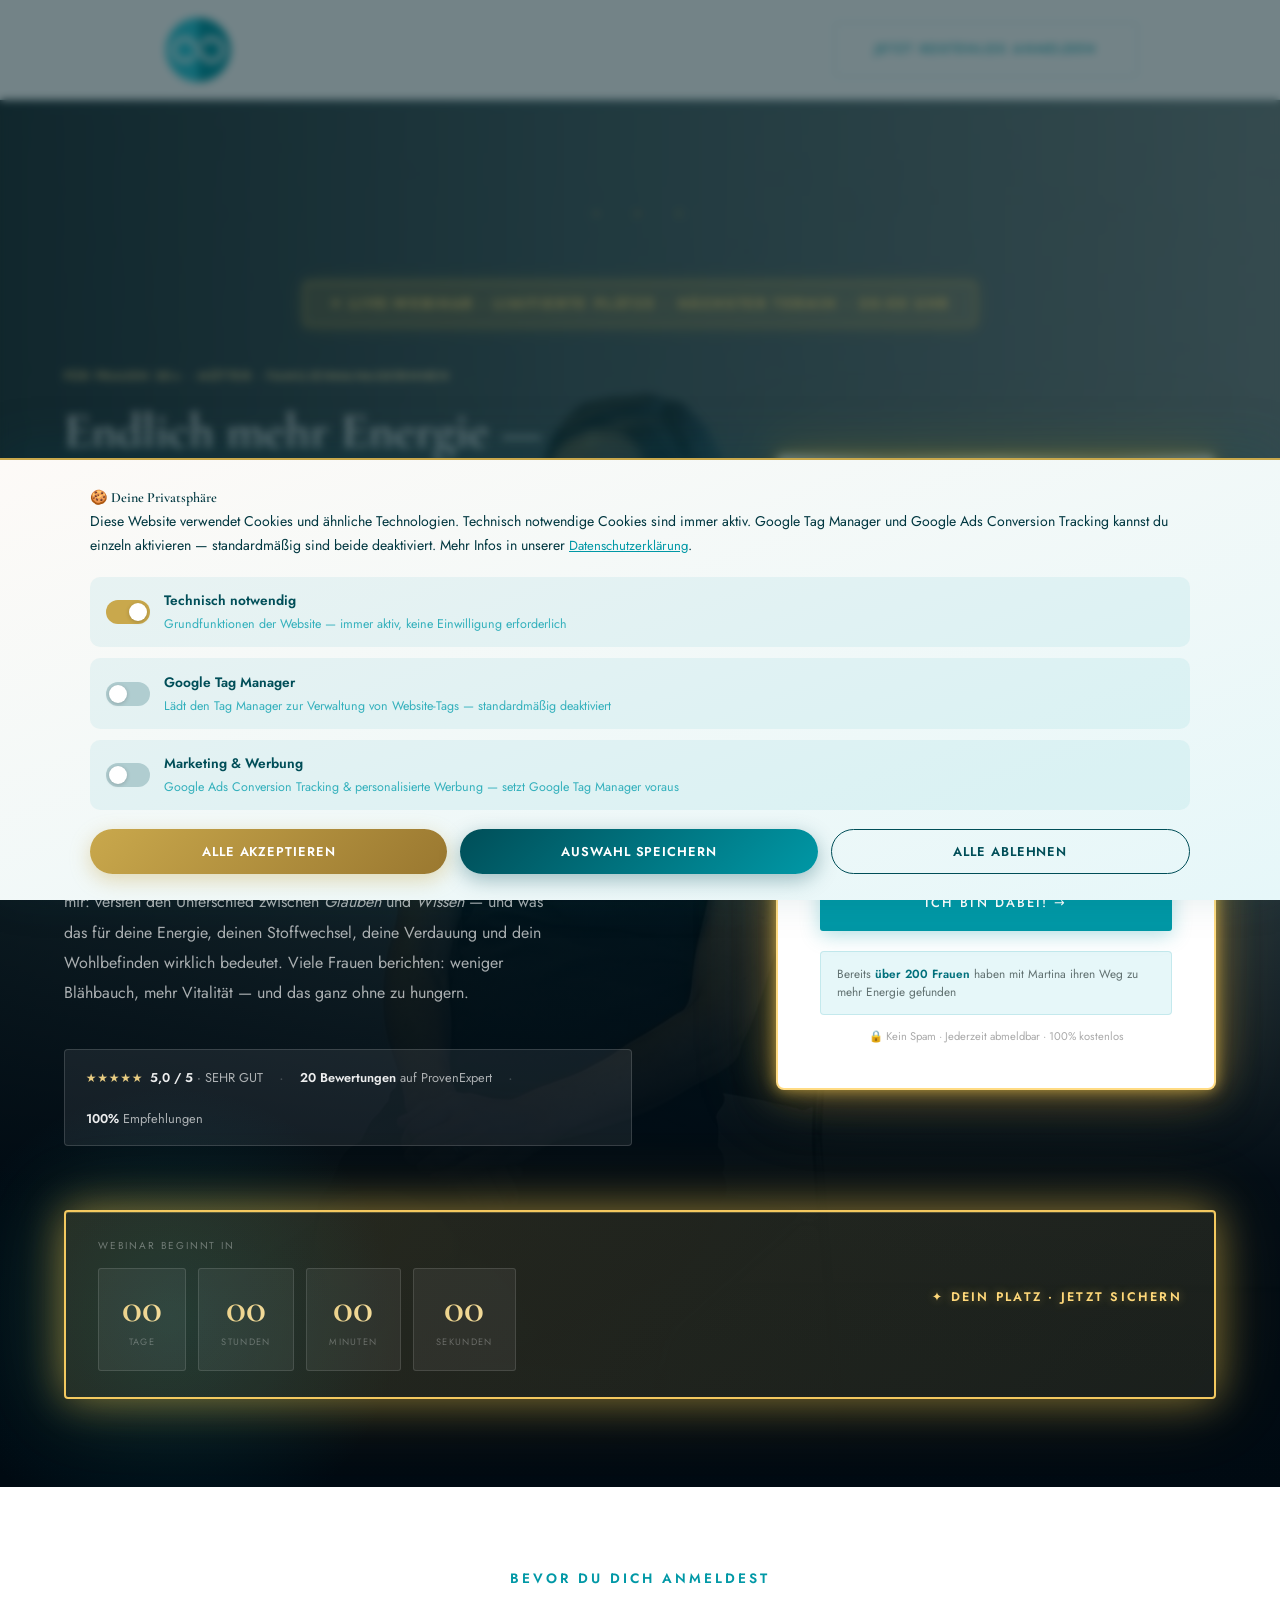
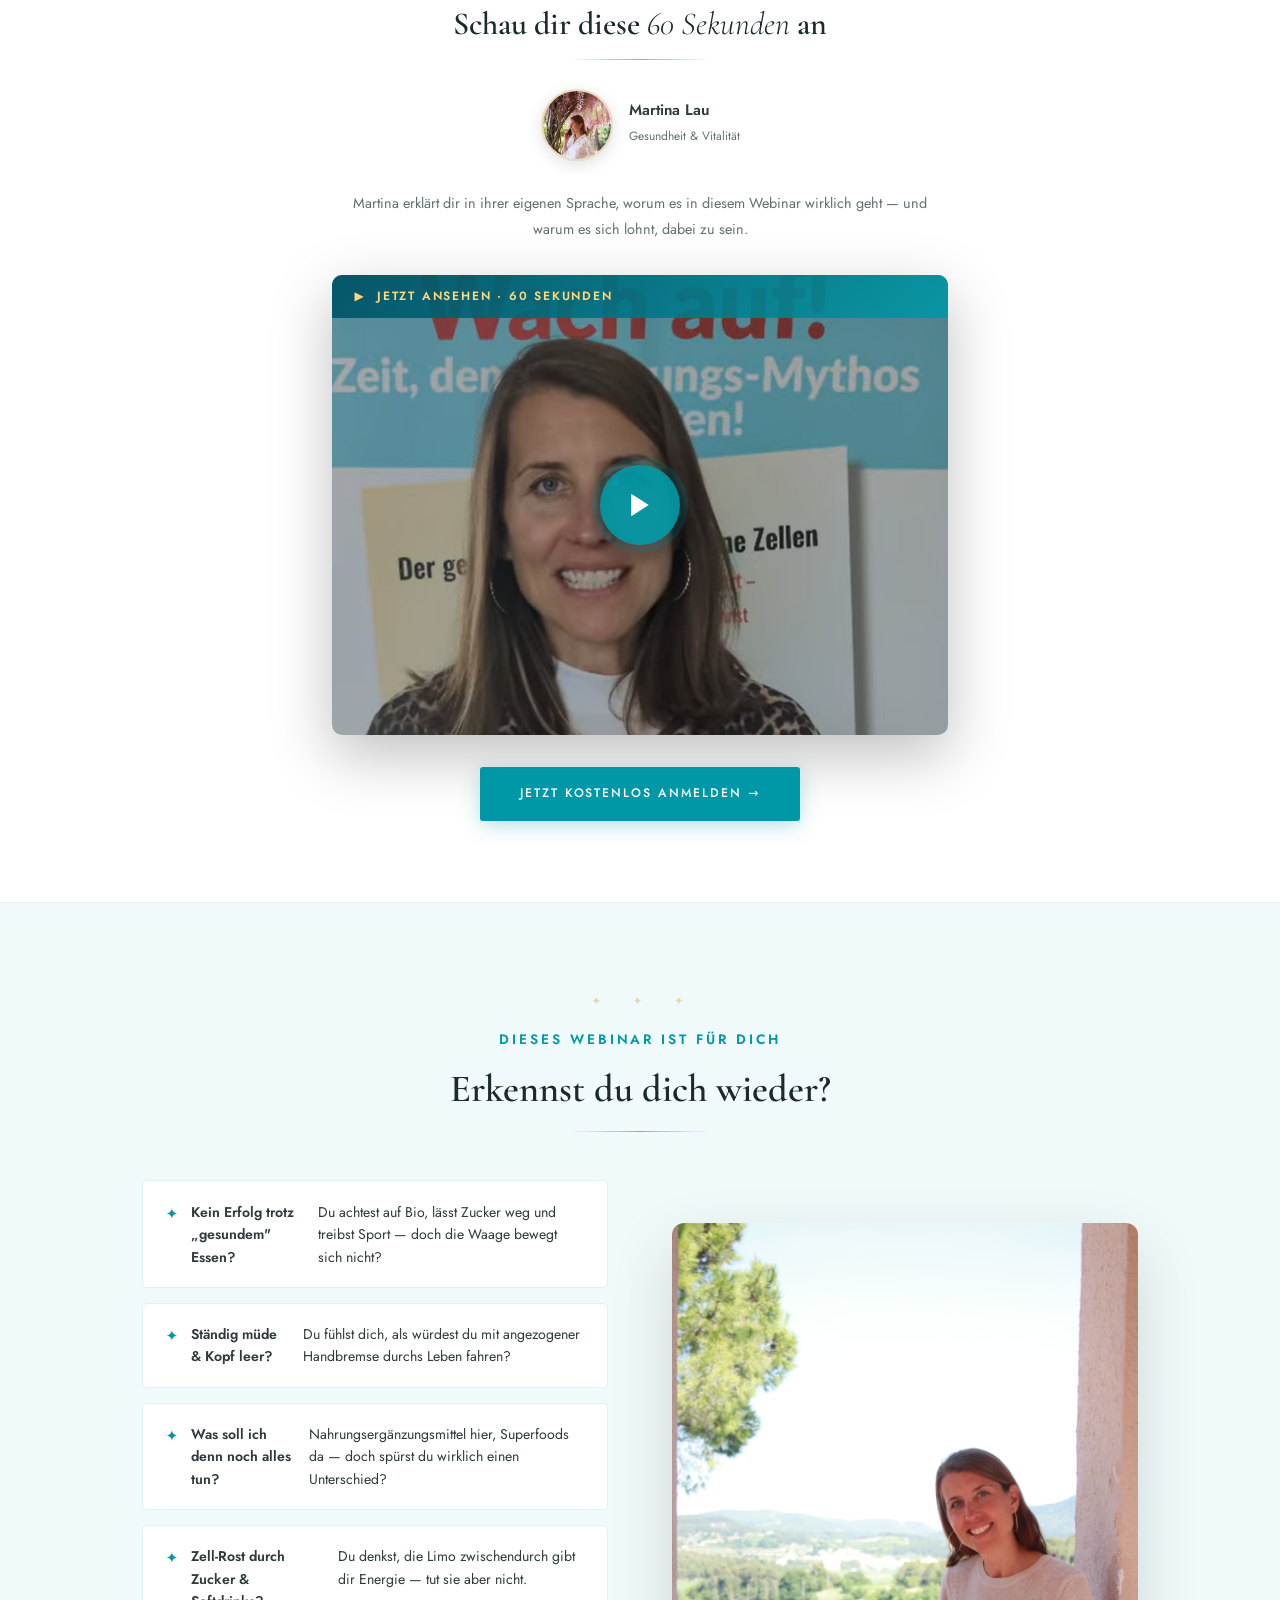
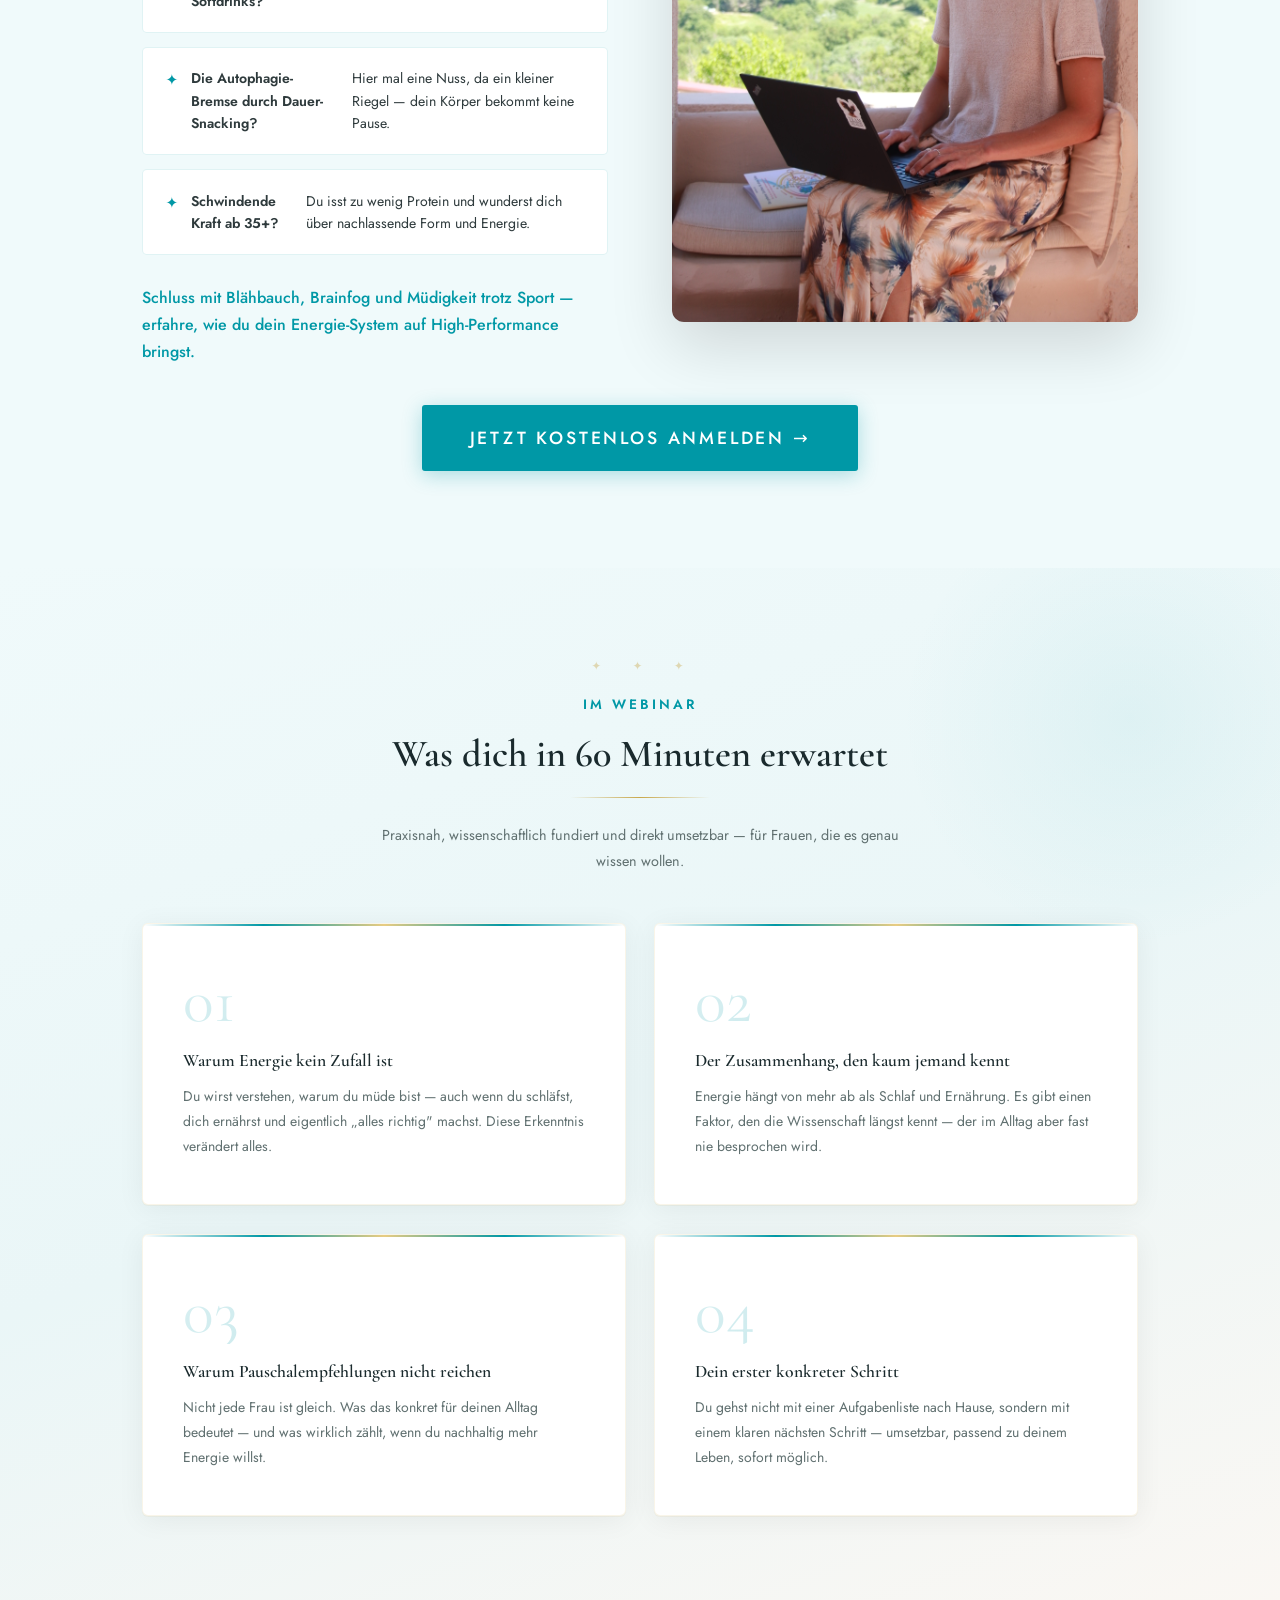
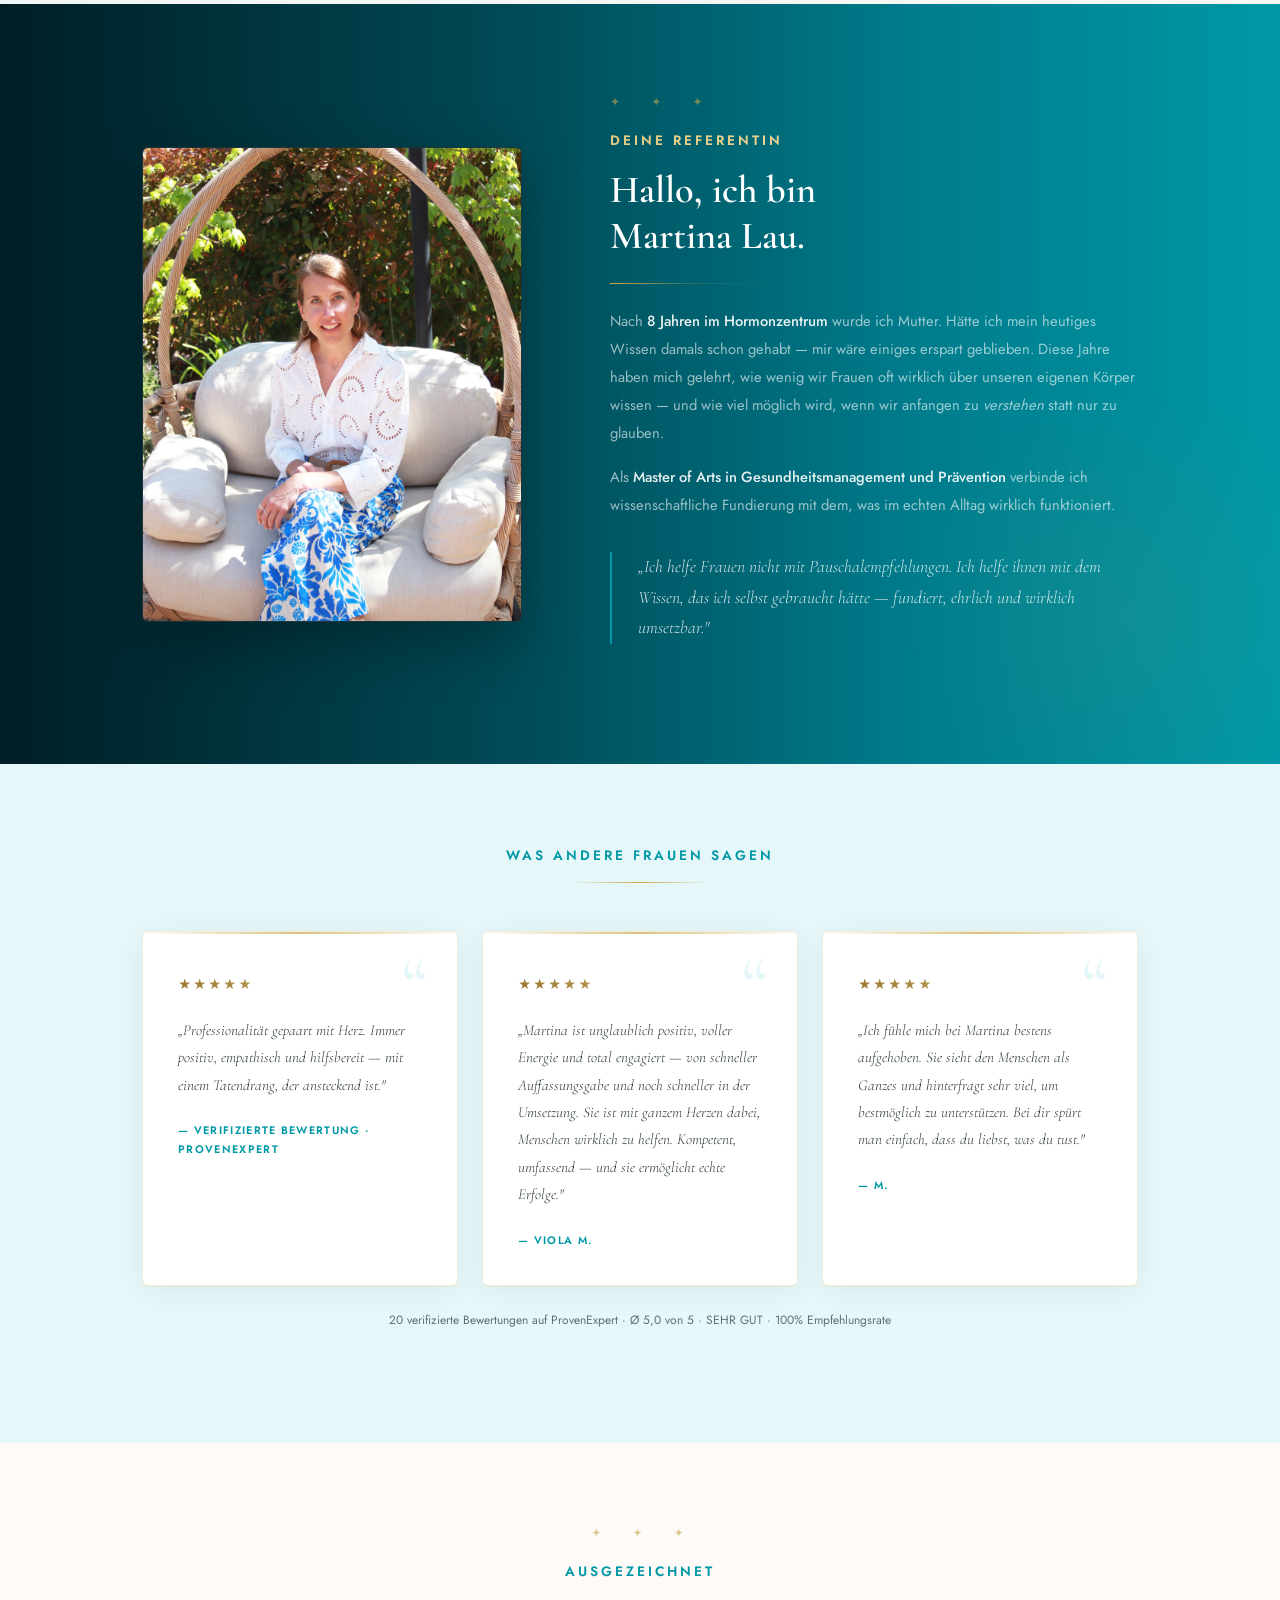
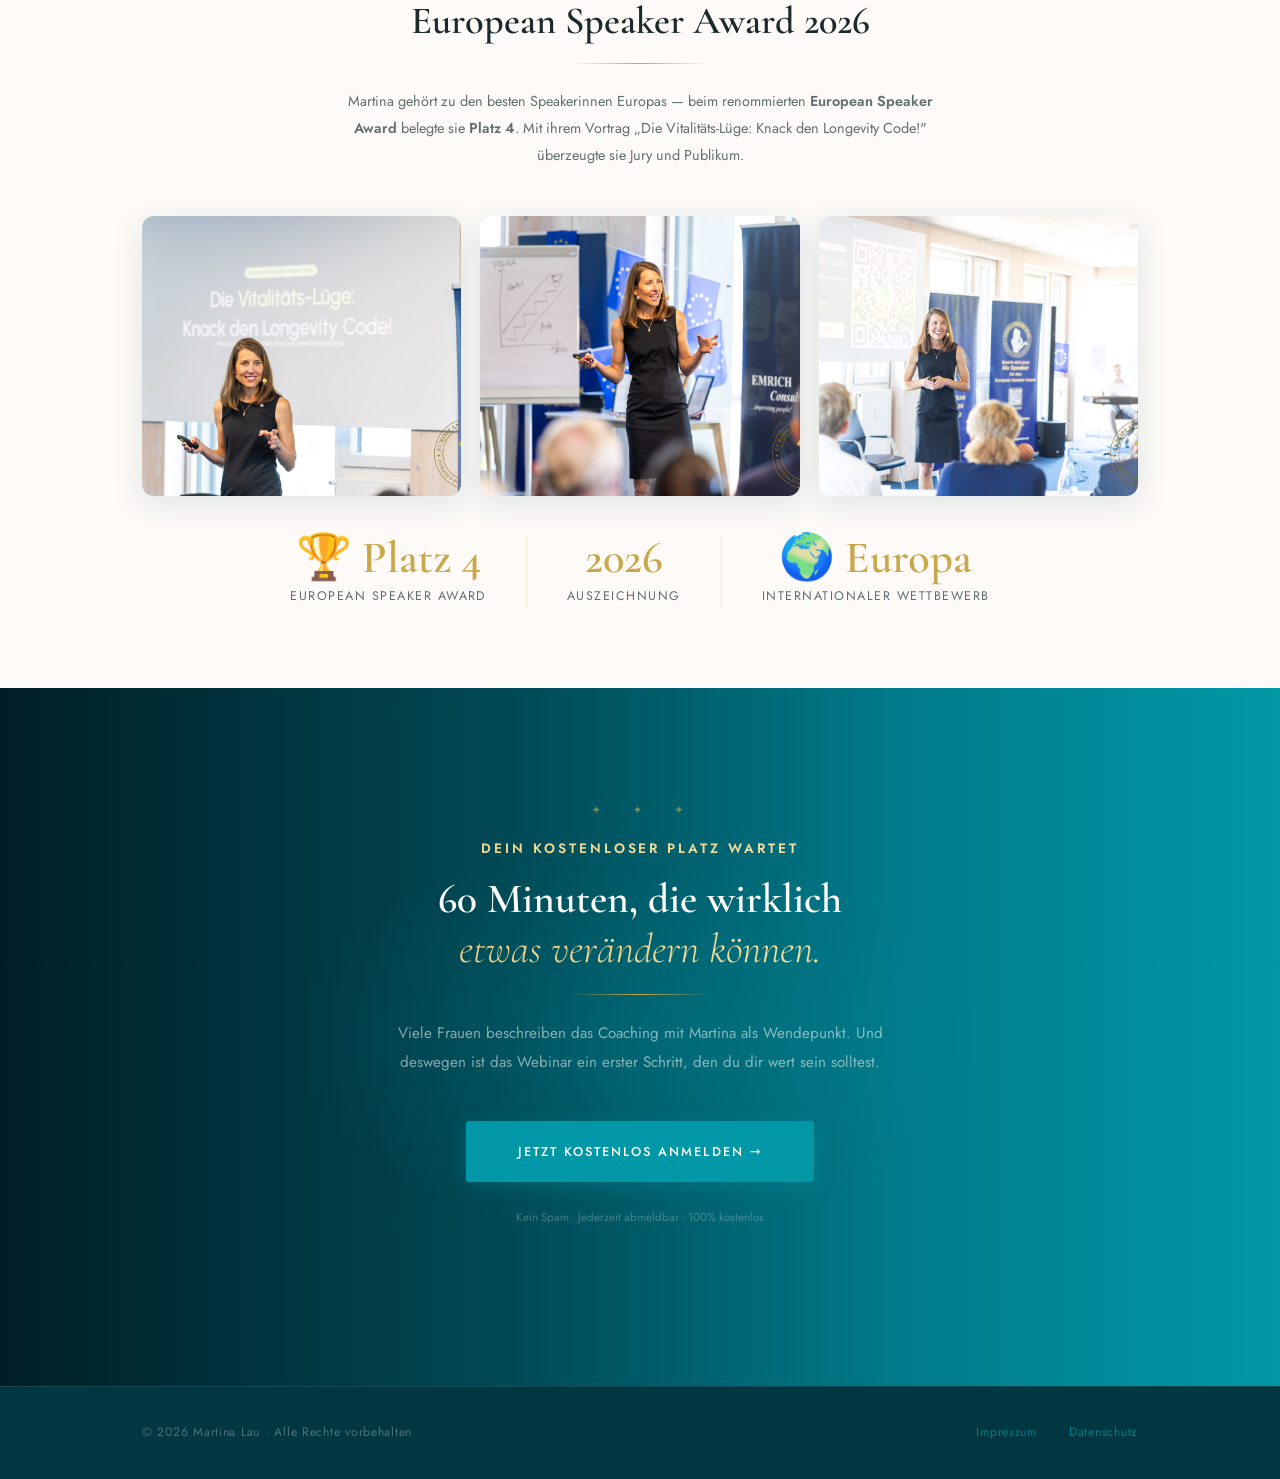
==== commit 0c4dbdcd: "Add anchor IDs for Google Ads sitelinks" ====
--- a/index.html
+++ b/index.html
@@ -271,7 +271,7 @@
   <!-- ════════════════════════
        VIDEO — MARTINA SPRICHT
        ════════════════════════ -->
-  <section class="video-intro">
+  <section class="video-intro" id="warum">
     <div class="container--narrow" style="text-align:center;">
       <span class="eyebrow">Bevor du dich anmeldest</span>
       <h2 style="font-size:clamp(1.4rem,2.8vw,2rem);margin-bottom:0.6rem;">
@@ -368,7 +368,7 @@
   <!-- ════════════════════════
        WAS DICH ERWARTET
        ════════════════════════ -->
-  <section class="learn">
+  <section class="learn" id="webinar-inhalte">
     <div class="container">
       <div class="section-head">
         <span class="gold-star" style="opacity:0.4;">✦ &nbsp; ✦ &nbsp; ✦</span>
@@ -406,7 +406,7 @@
   <!-- ════════════════════════
        ÜBER MARTINA
        ════════════════════════ -->
-  <section class="about">
+  <section class="about" id="ueber-martina">
     <!-- Goldene Partikel -->
     <canvas id="particles-canvas-about" aria-hidden="true"></canvas>
 
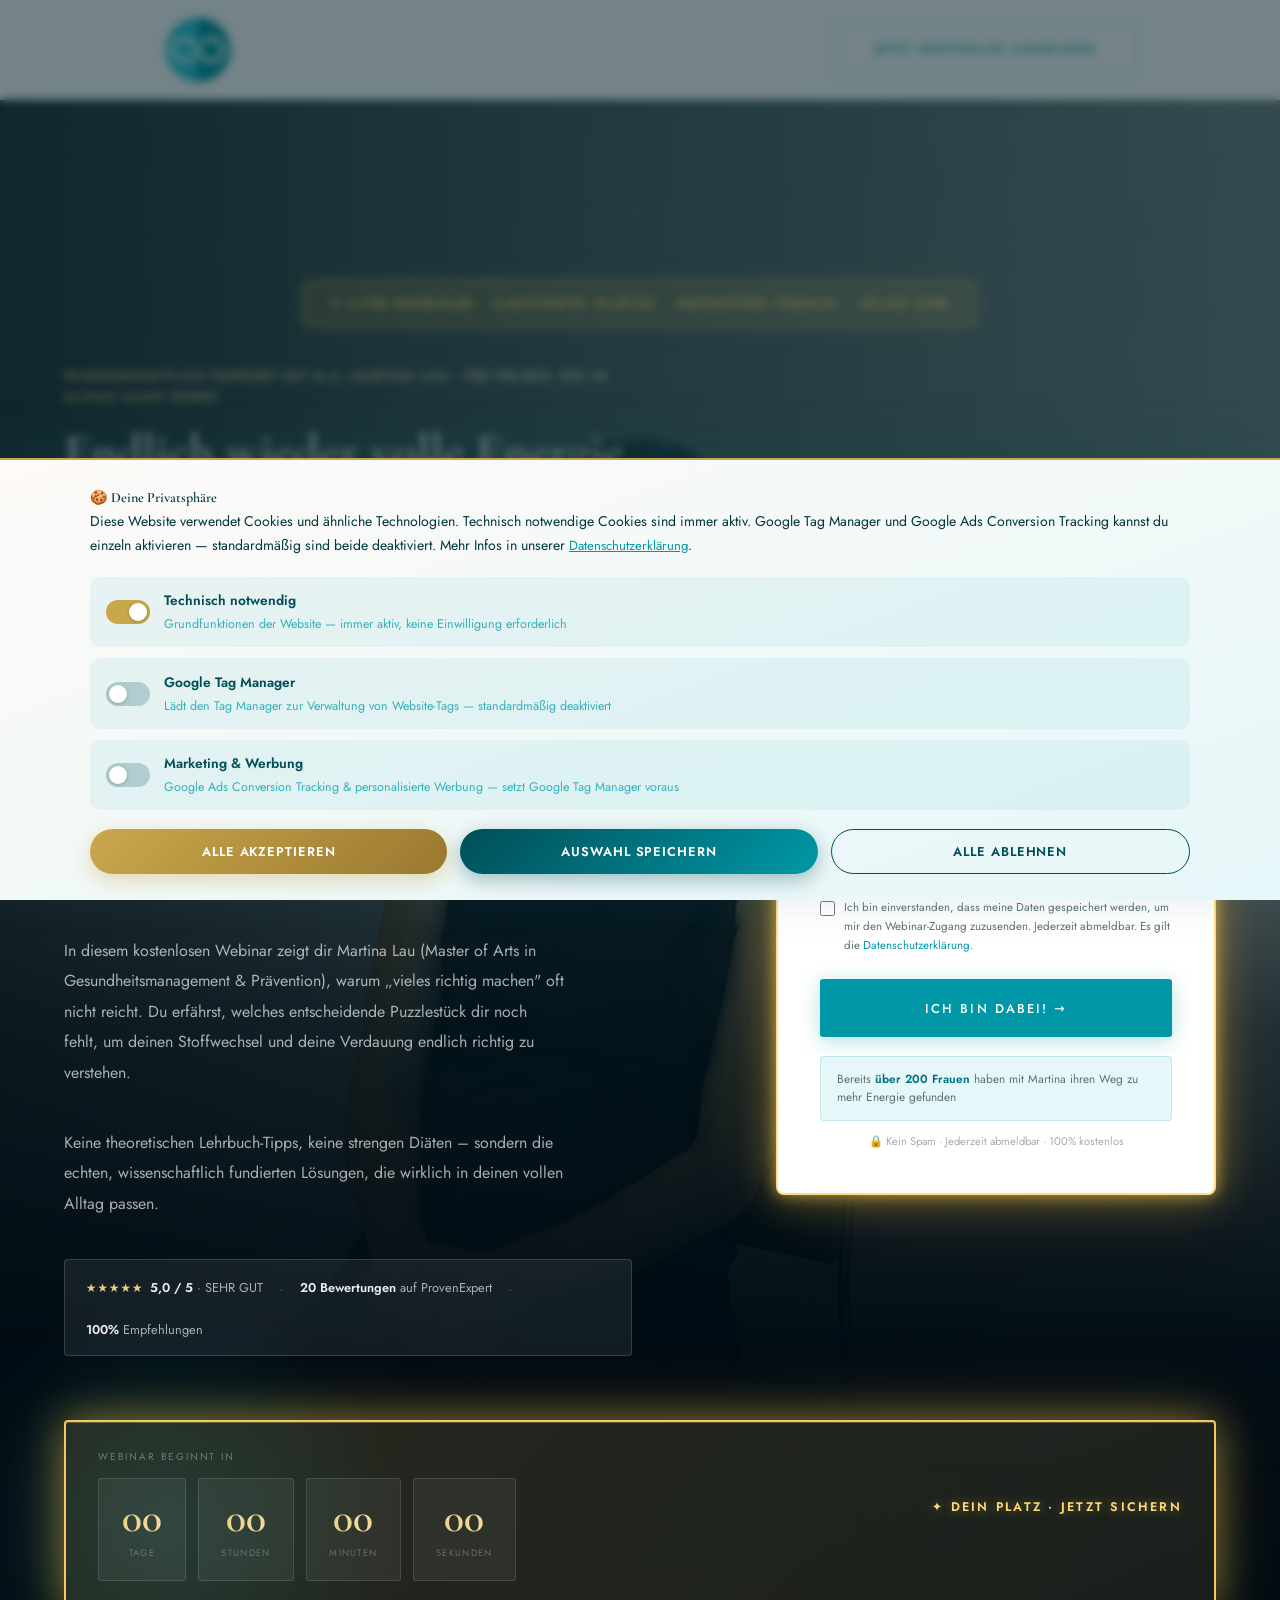
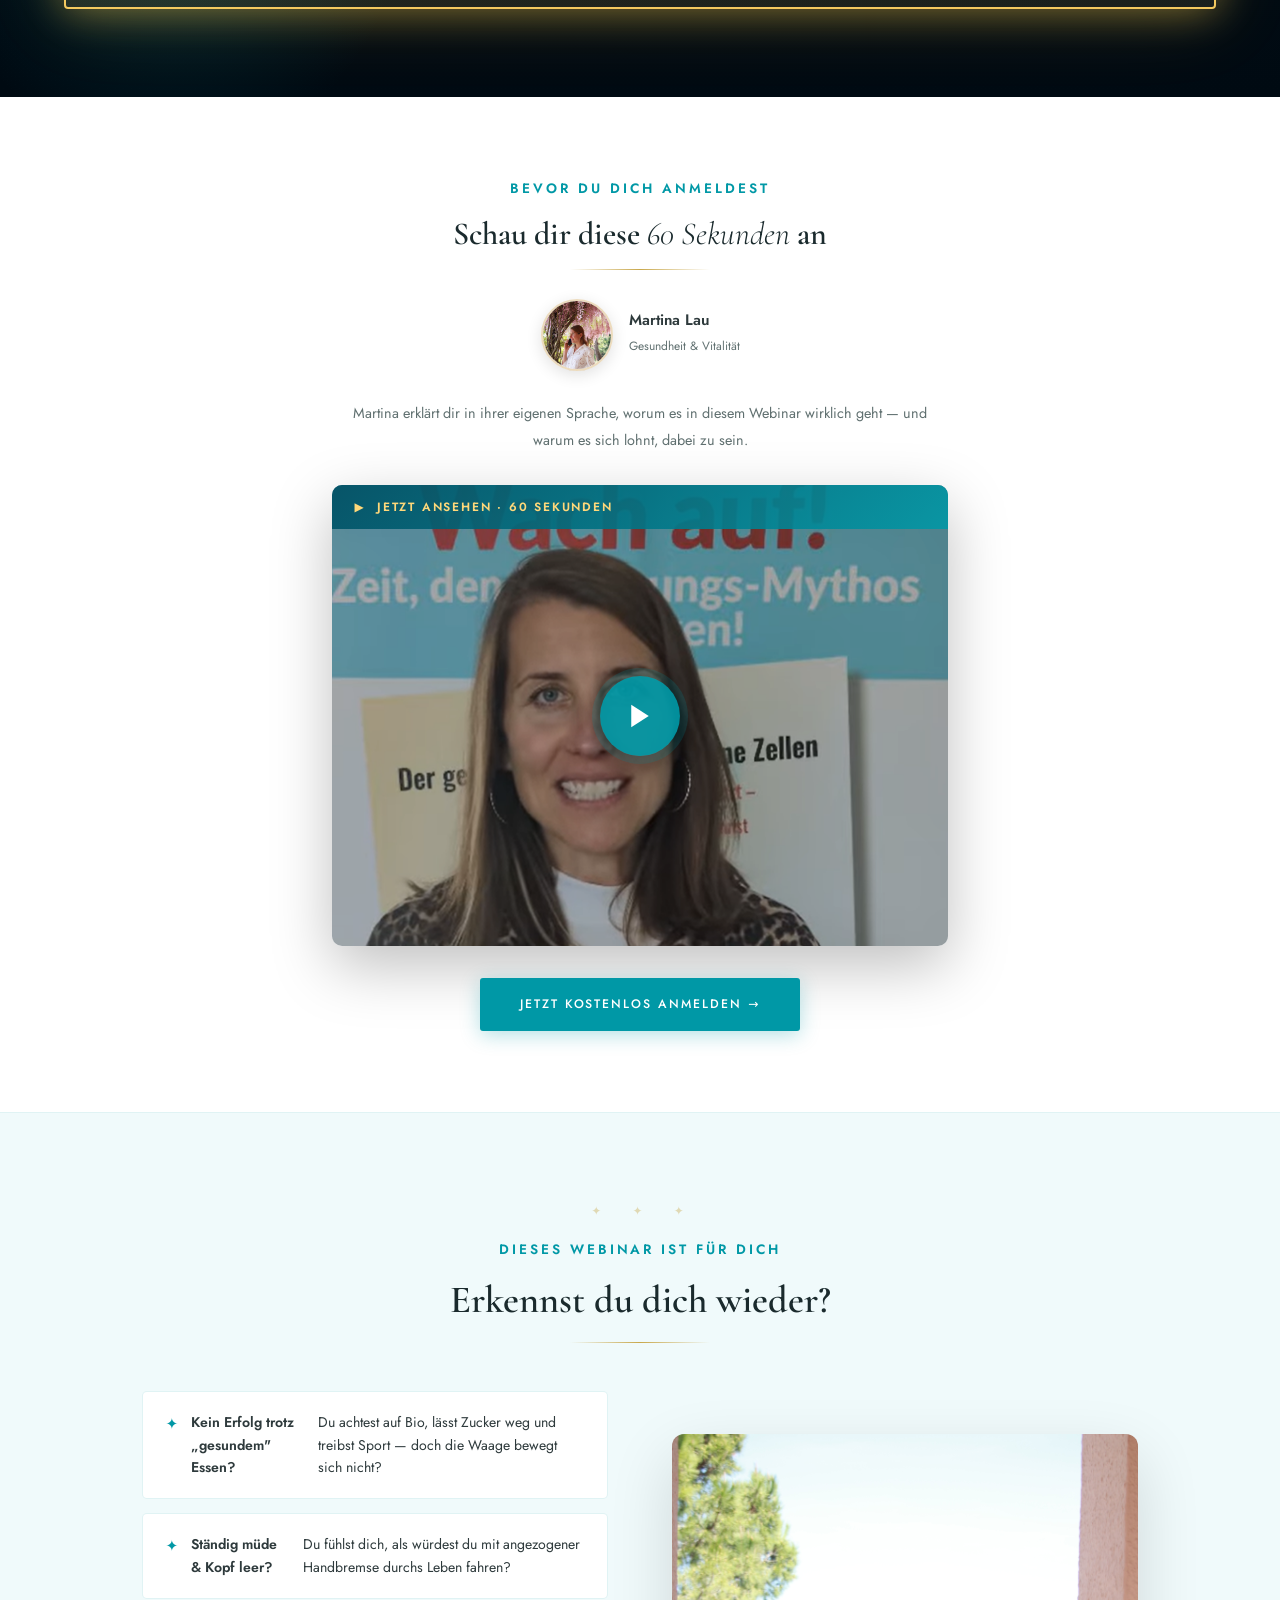
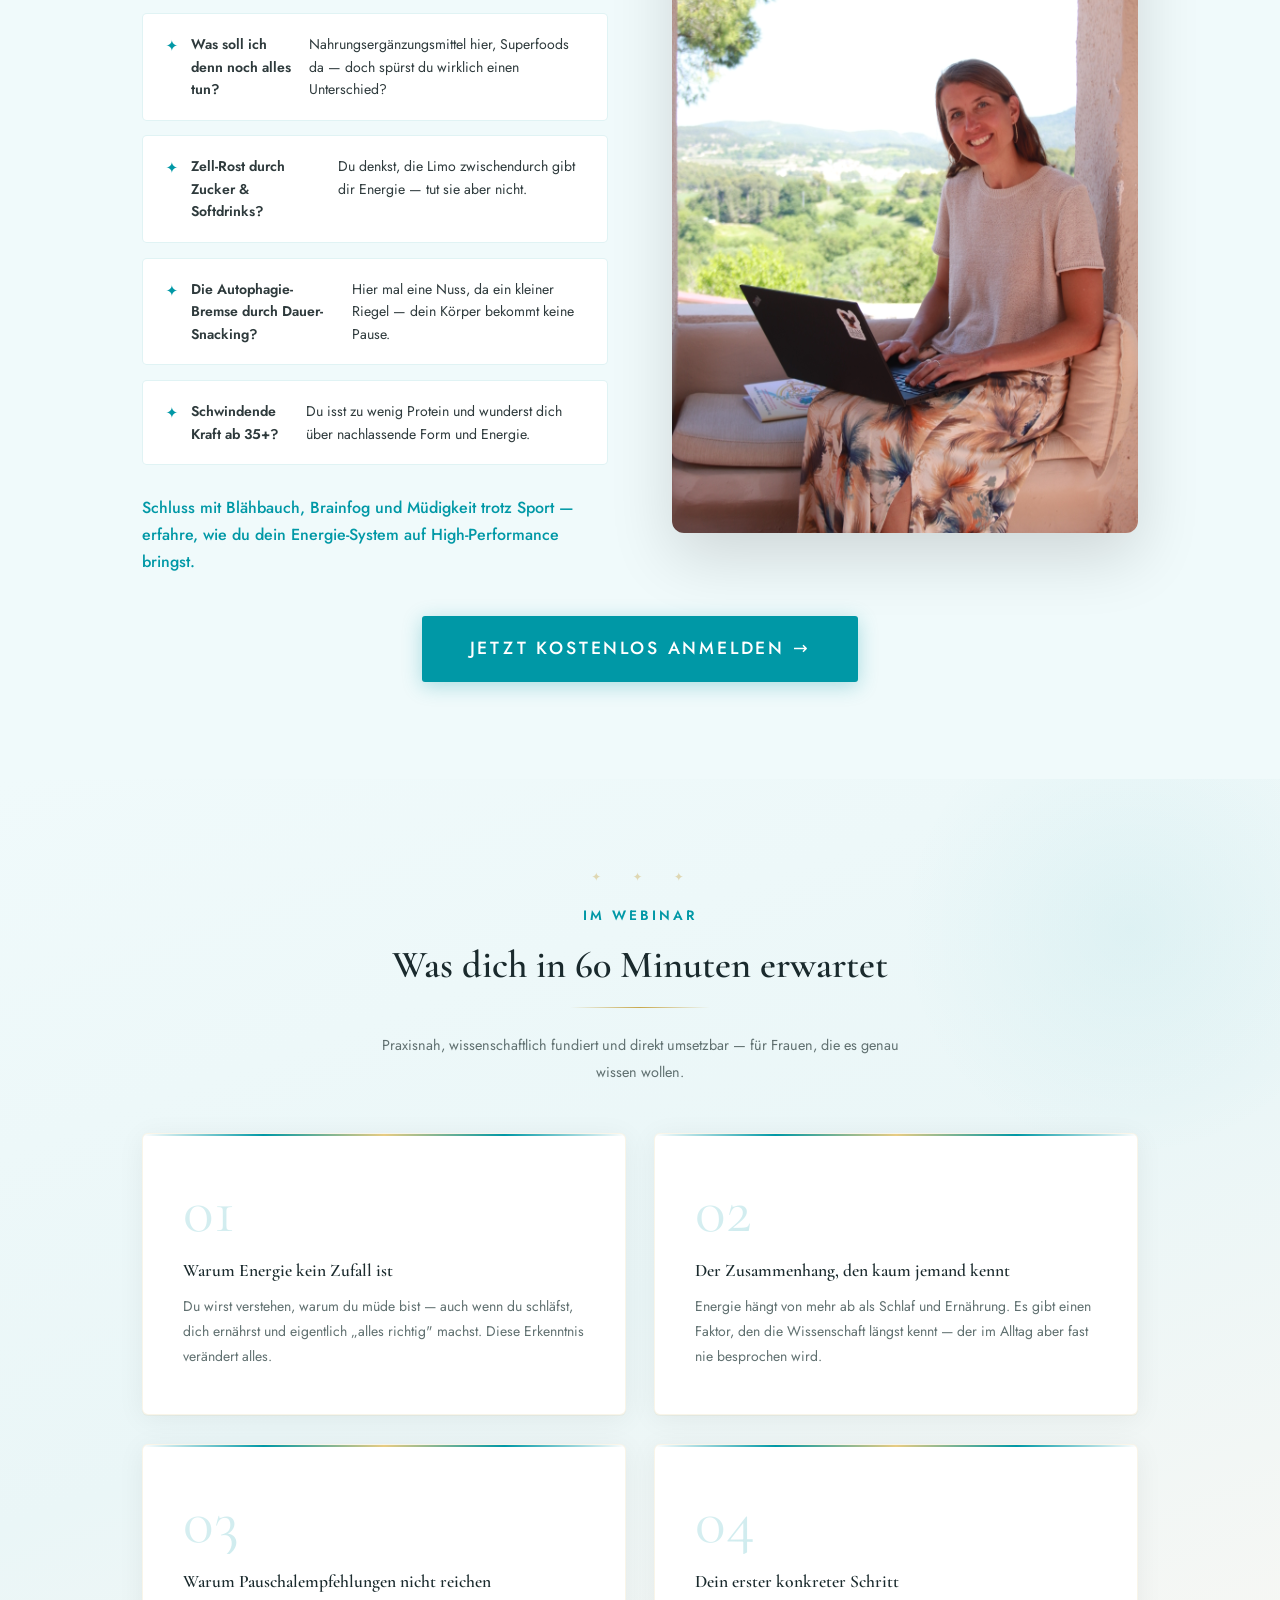
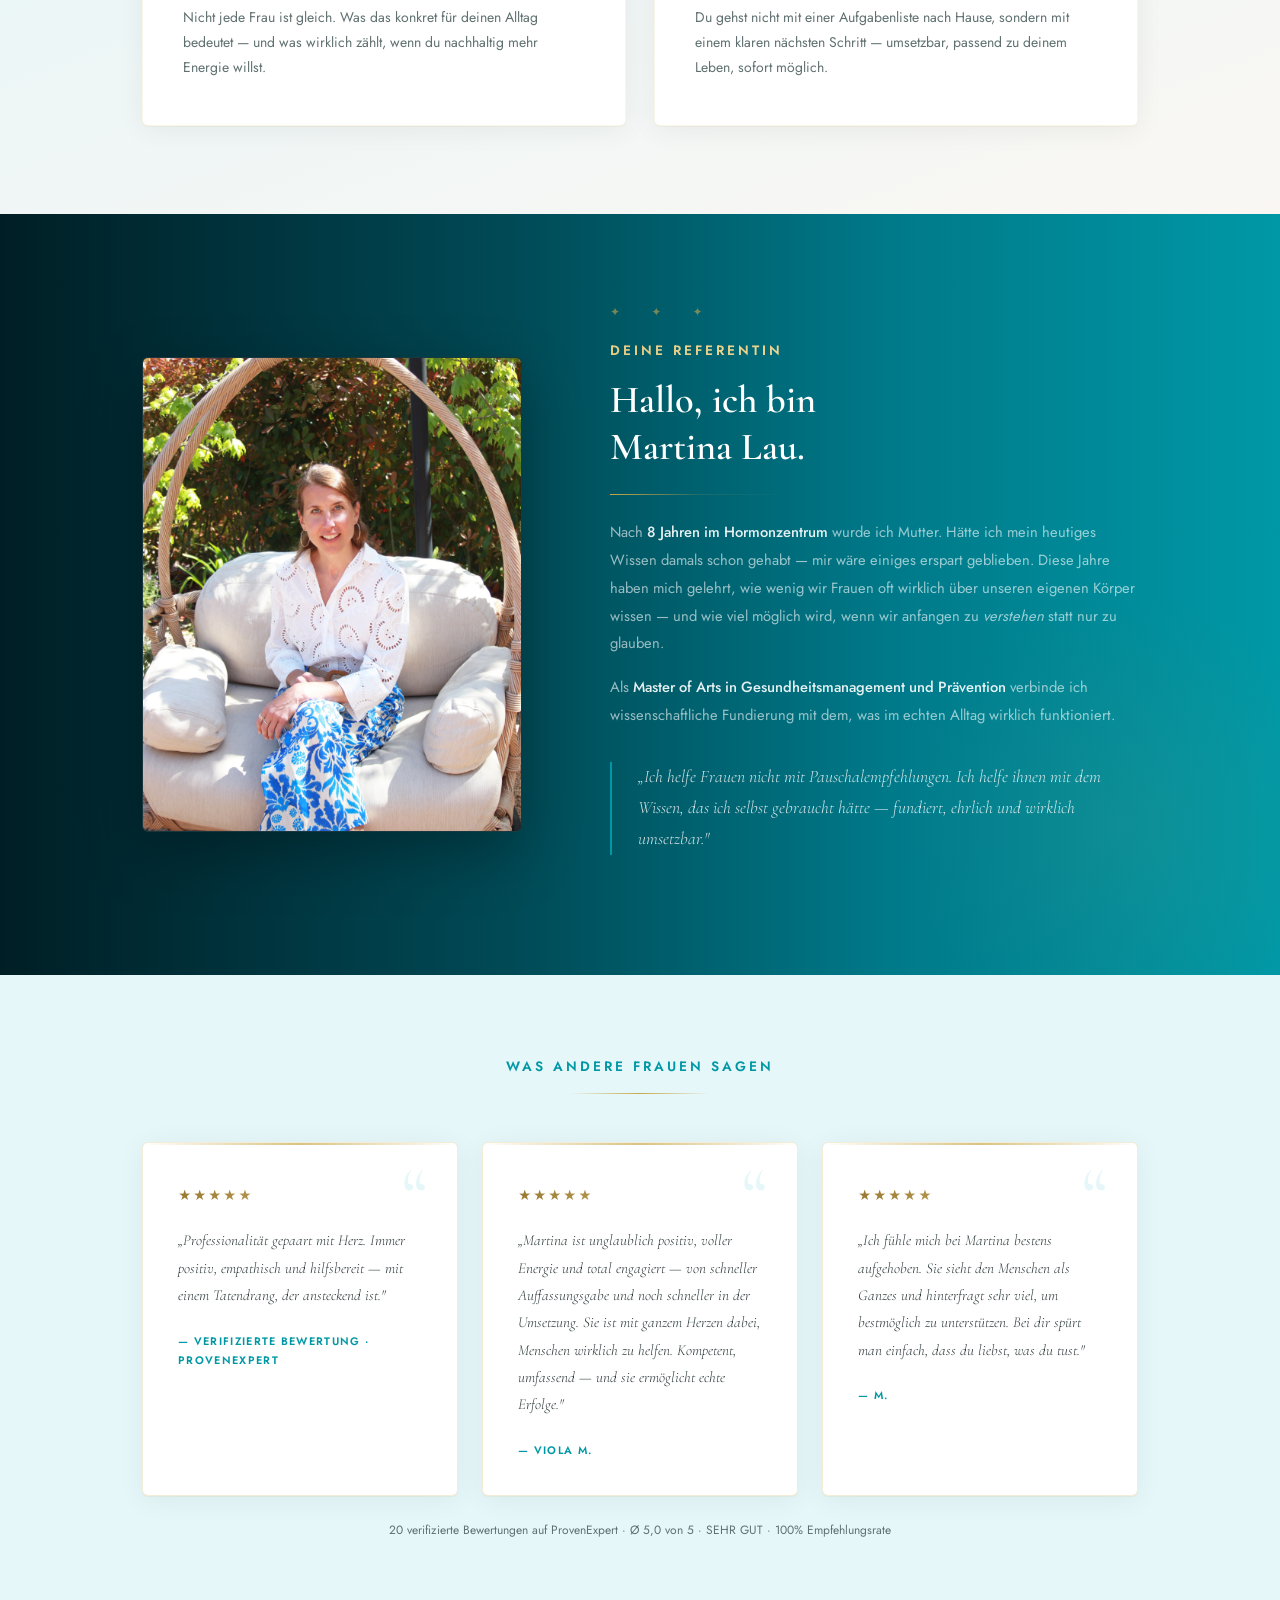
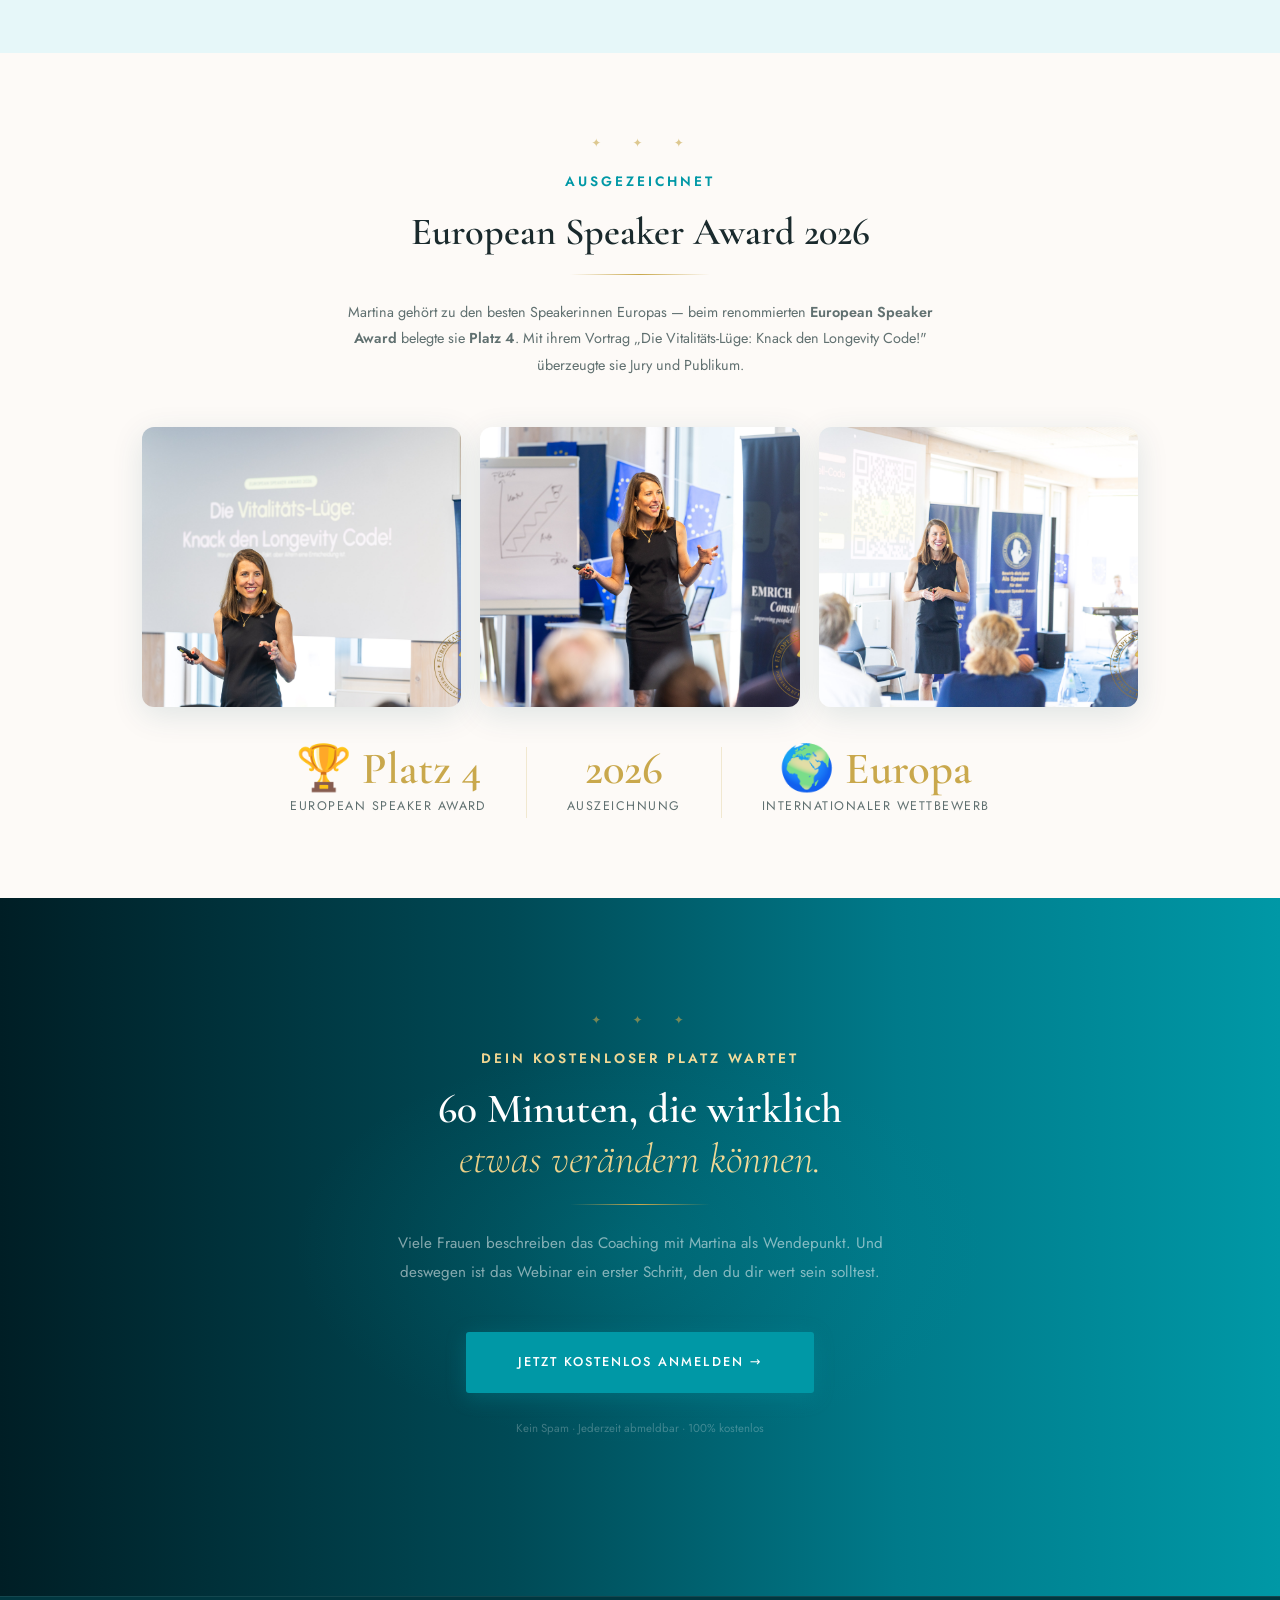
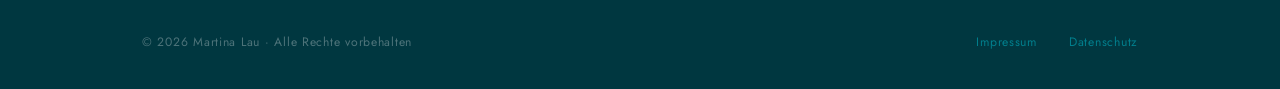
==== commit 1016df93: "Hero-Copy ueberarbeitet: Titel-Trust, neue Headline und Fliesstext Eyebrow hebt M.A.-Titel hervor st" ====
--- a/index.html
+++ b/index.html
@@ -133,19 +133,22 @@
 
         <!-- LINKS: Copy -->
         <div>
-          <span class="eyebrow eyebrow--gold">Für Frauen 30+ · Mütter · Familienmanagerinnen</span>
+          <span class="eyebrow eyebrow--gold" style="white-space:normal;">Wissenschaftlich fundiert mit M.A. Martina Lau · Für Frauen, die im Alltag alles geben</span>
 
           <h1>
-            Endlich mehr Energie —<br/>
-            verstehe, was dein<br/>
-            Körper <em>wirklich braucht.</em>
+            Endlich wieder volle Energie —<br/>
+            finde das Puzzlestück, das deinem<br/>
+            Körper <em>wirklich fehlt.</em>
           </h1>
 
           <p class="hero__lead">
-            Du kaufst Bio, isst Tofu, Hafermilch und andere gesunde Lebensmittel — und machst dazu noch Sport. Und trotzdem: das Mittagstief kommt wie ein Uhrwerk, der Kopf wird schwer, der Bauch bläht sich auf, und die Hose zwickt genau da, wo sie schon immer gezwickt hat. Woran liegt das eigentlich?
+            Egal ob vielbeschäftigte Mama, Unternehmerin oder Single-Frau: Du kaufst Bio, ernährst dich bewusst, machst Sport – und gibst jeden Tag dein Bestes. Und trotzdem: Das Mittagstief kommt wie ein Uhrwerk, der Kopf wird schwer, der Bauch bläht sich auf und die Erschöpfung lässt dich einfach nicht los. Woran liegt das eigentlich?
           </p>
           <p class="hero__lead" style="margin-top:0.8rem;">
-            In diesem kostenlosen Webinar verstehst du, warum „vieles richtig machen" oft nicht reicht. Du sicherst deinen Computer vor Trojanern — aber welche Firewall nutzt du für deinen Körper? Knack den Code mit mir: versteh den Unterschied zwischen <em>Glauben</em> und <em>Wissen</em> — und was das für deine Energie, deinen Stoffwechsel, deine Verdauung und dein Wohlbefinden wirklich bedeutet. Viele Frauen berichten: weniger Blähbauch, mehr Vitalität — und das ganz ohne zu hungern.
+            In diesem kostenlosen Webinar zeigt dir Martina Lau (Master of Arts in Gesundheitsmanagement & Prävention), warum „vieles richtig machen" oft nicht reicht. Du erfährst, welches entscheidende Puzzlestück dir noch fehlt, um deinen Stoffwechsel und deine Verdauung endlich richtig zu verstehen.
+          </p>
+          <p class="hero__lead" style="margin-top:0.8rem;">
+            Keine theoretischen Lehrbuch-Tipps, keine strengen Diäten – sondern die echten, wissenschaftlich fundierten Lösungen, die wirklich in deinen vollen Alltag passen.
           </p>
 
           <!-- Trust Strip -->
@@ -271,7 +274,7 @@
   <!-- ════════════════════════
        VIDEO — MARTINA SPRICHT
        ════════════════════════ -->
-  <section class="video-intro" id="warum">
+  <section class="video-intro" id="warum-muedigkeit">
     <div class="container--narrow" style="text-align:center;">
       <span class="eyebrow">Bevor du dich anmeldest</span>
       <h2 style="font-size:clamp(1.4rem,2.8vw,2rem);margin-bottom:0.6rem;">
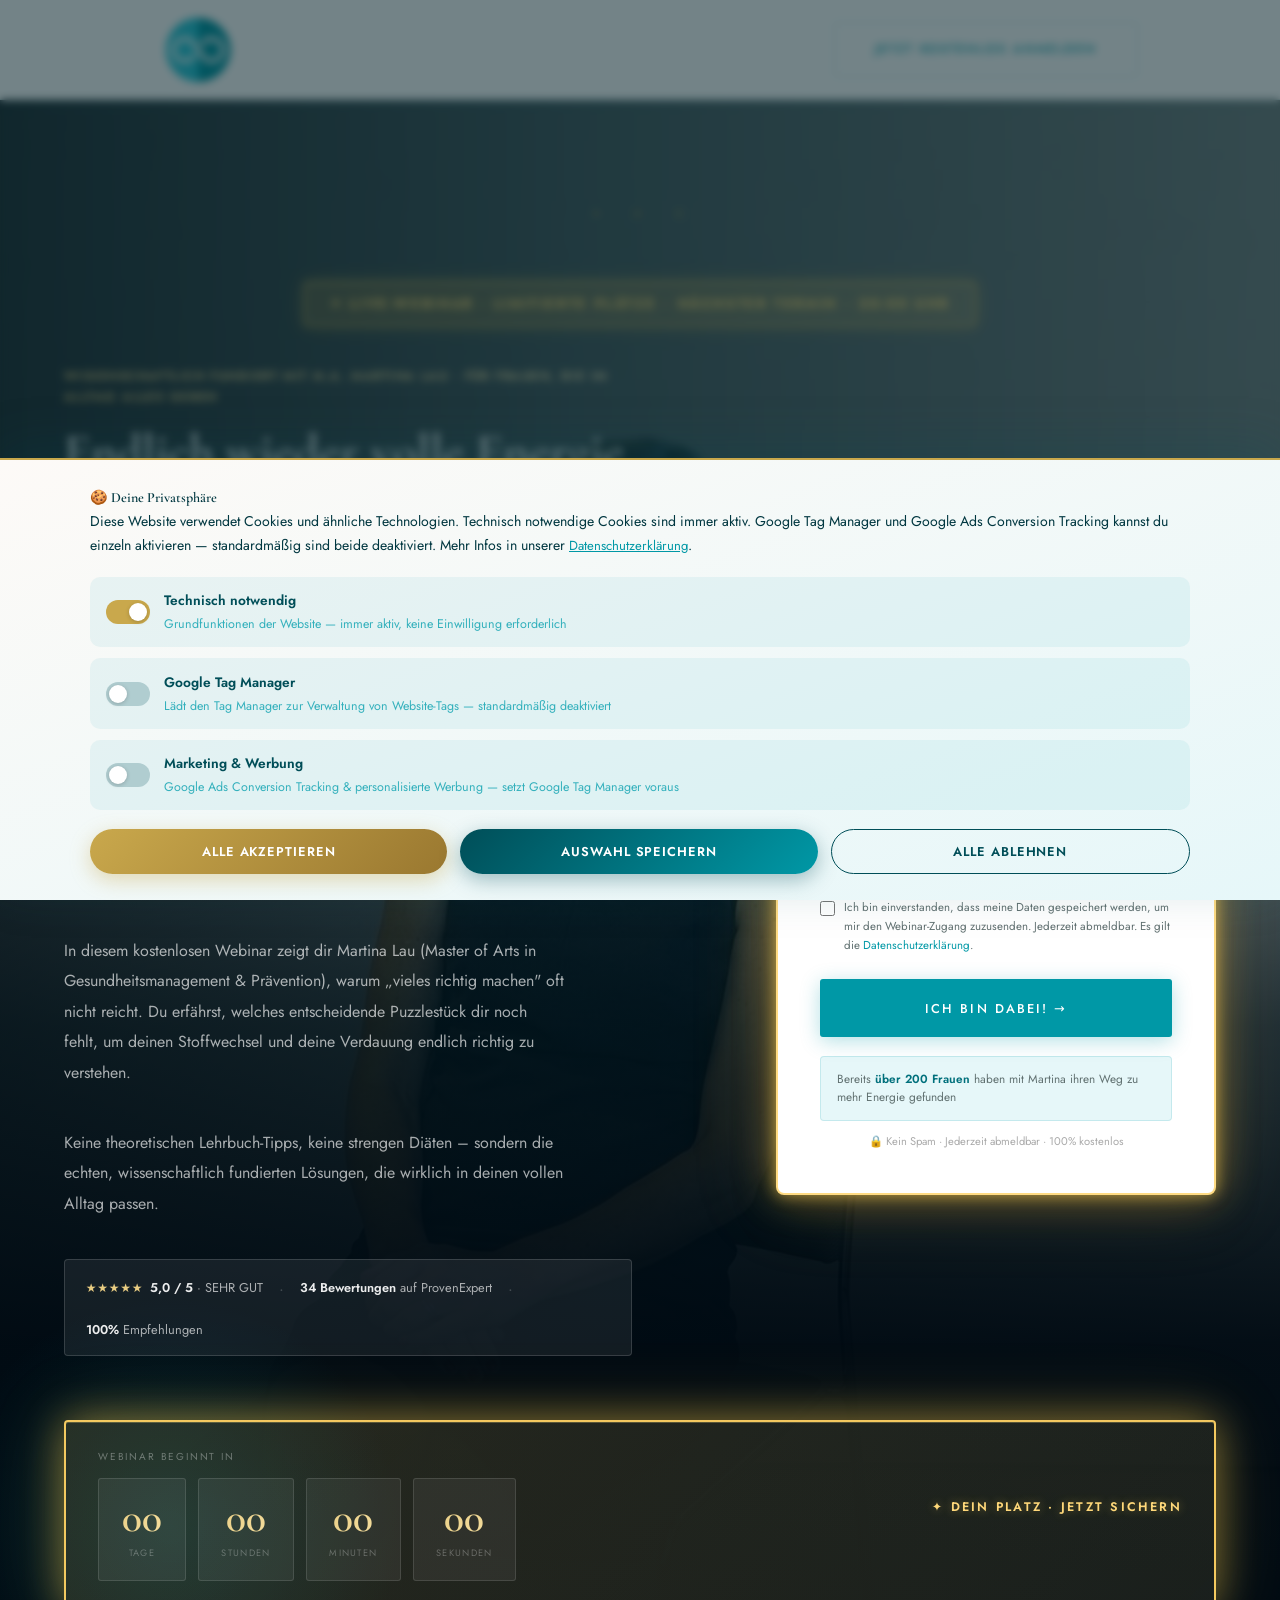
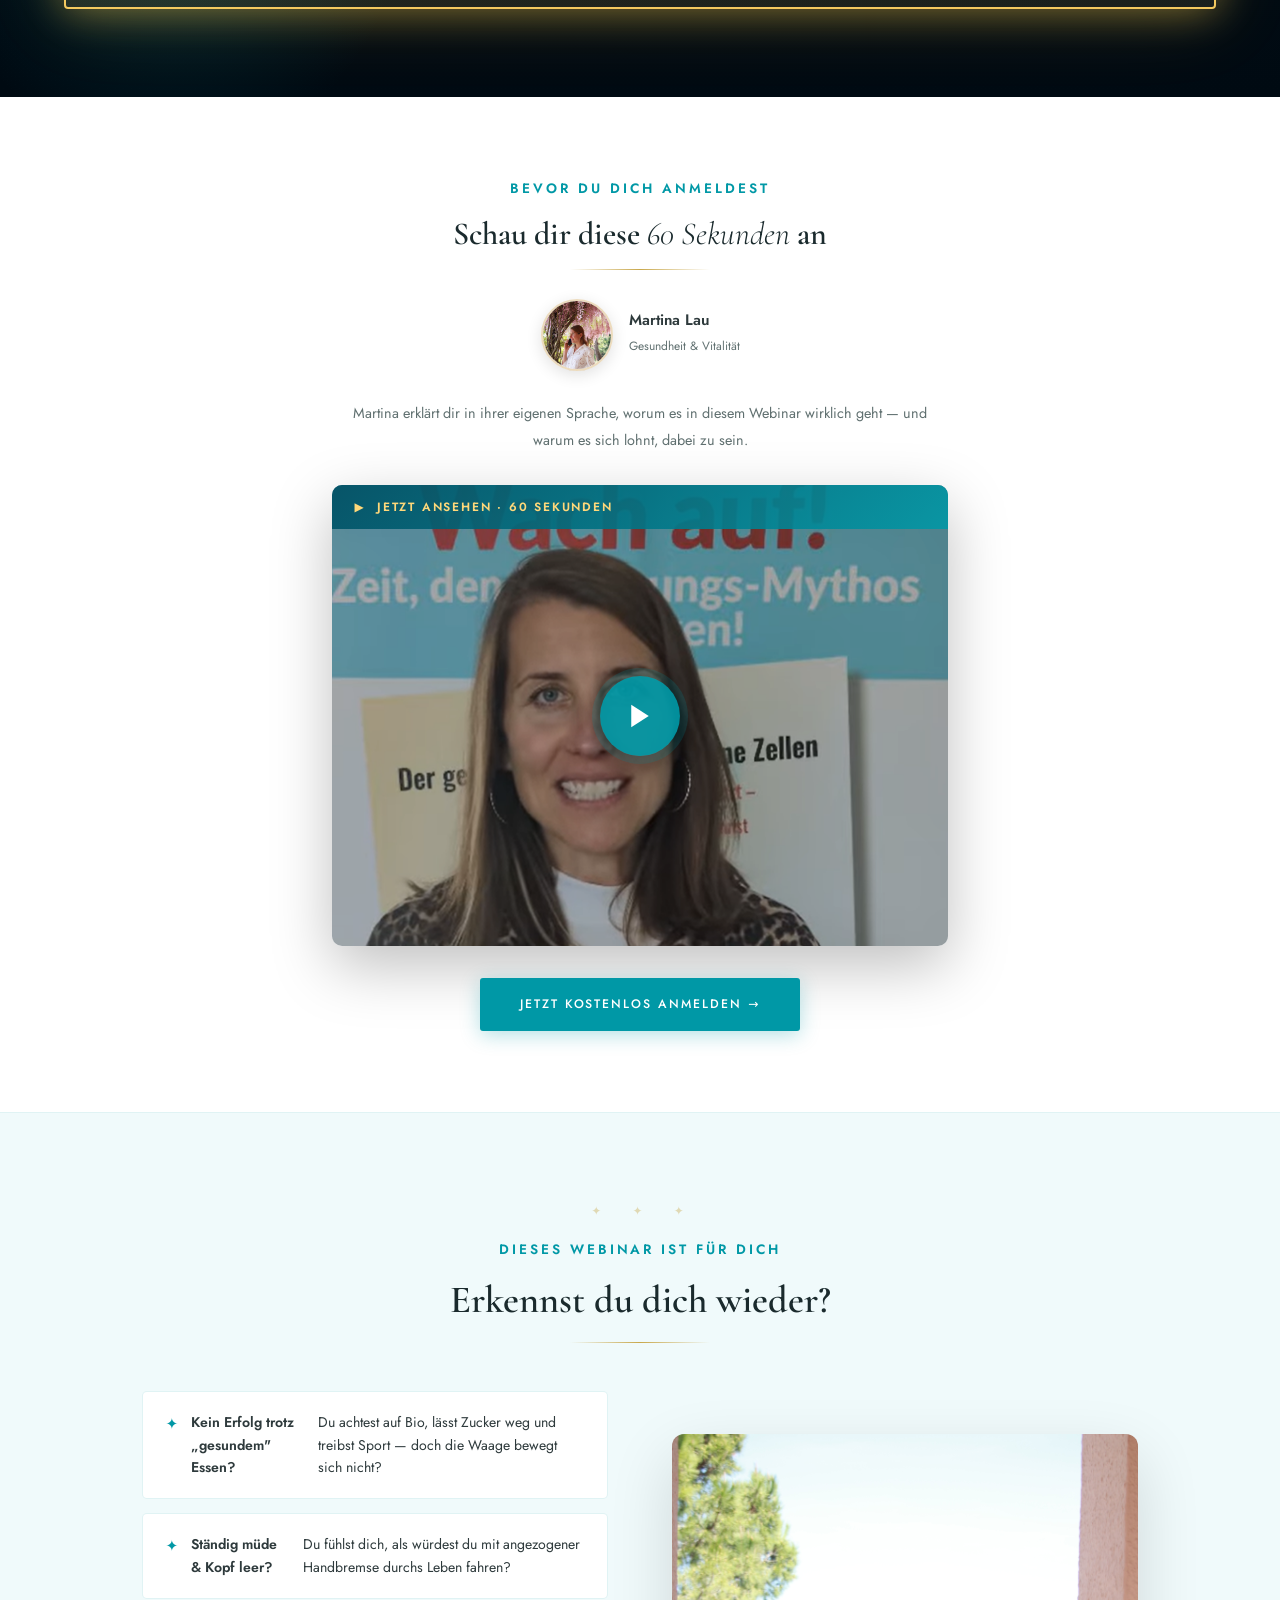
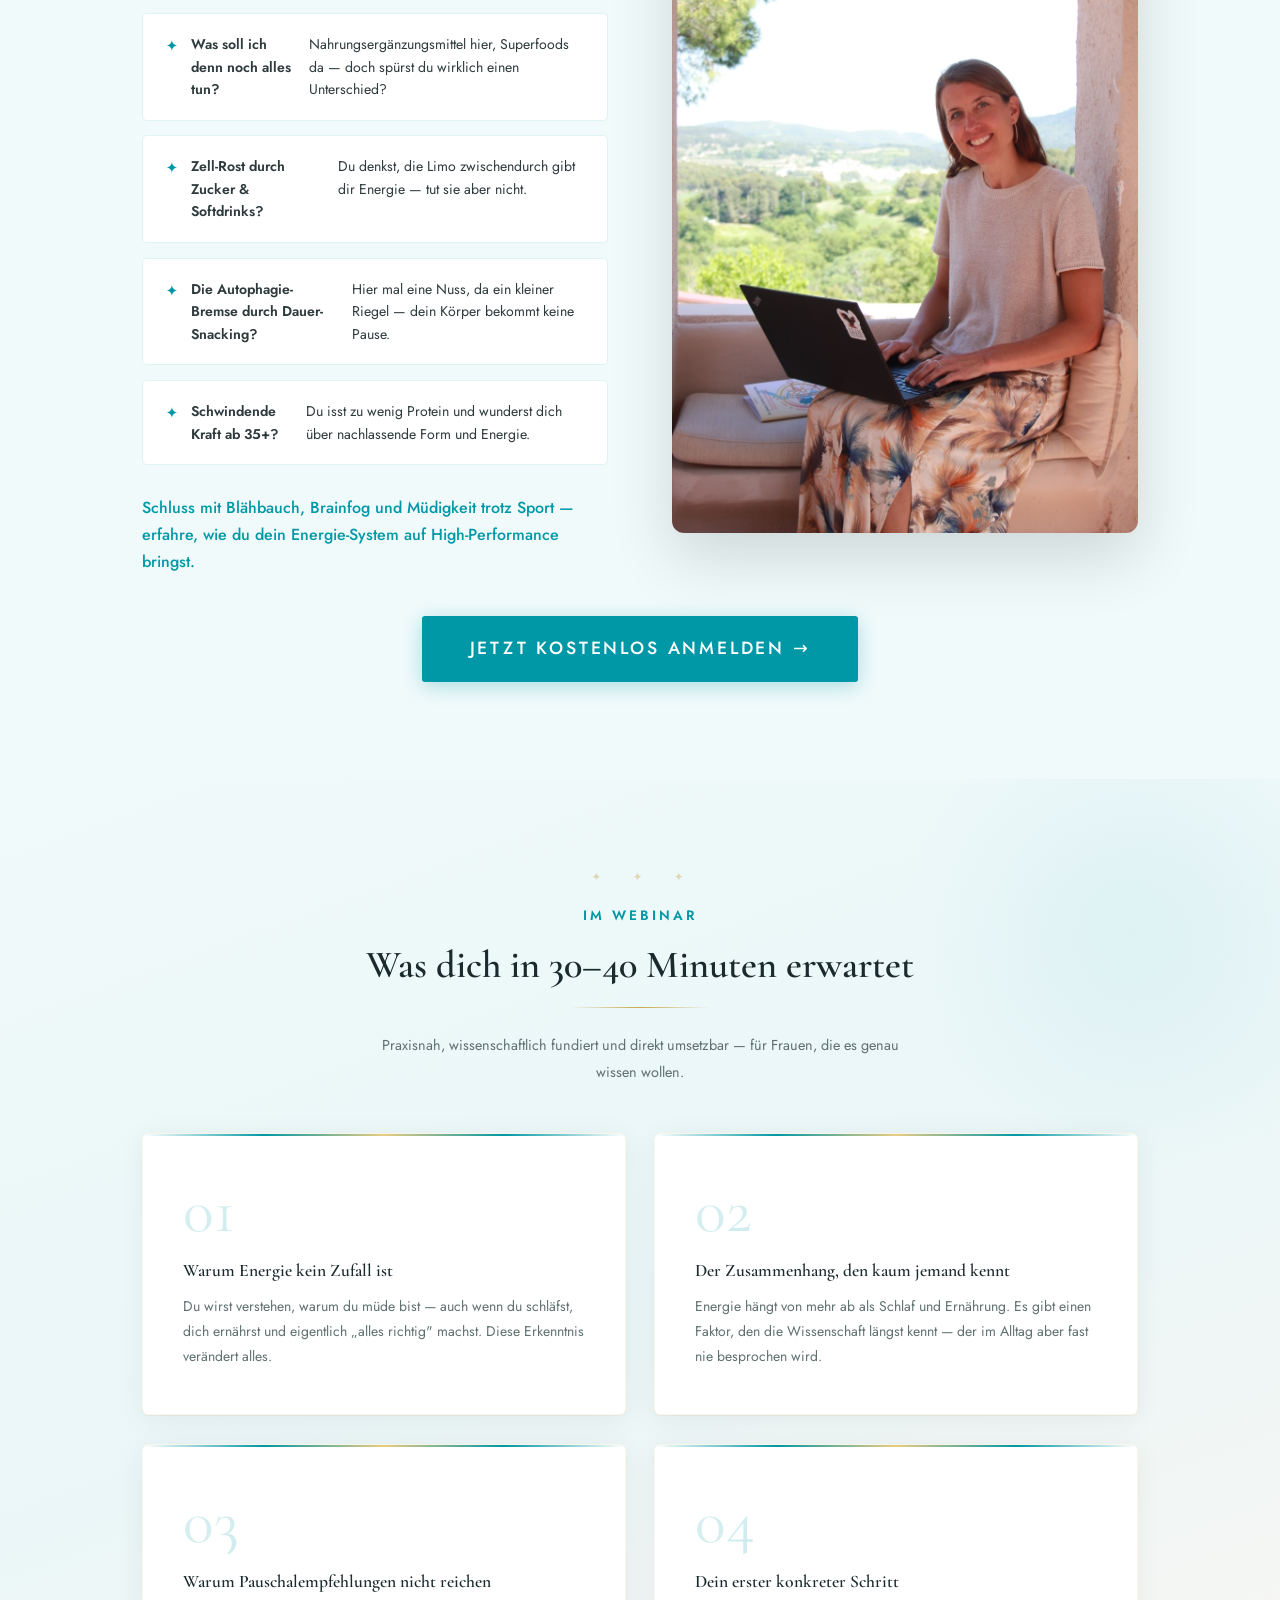
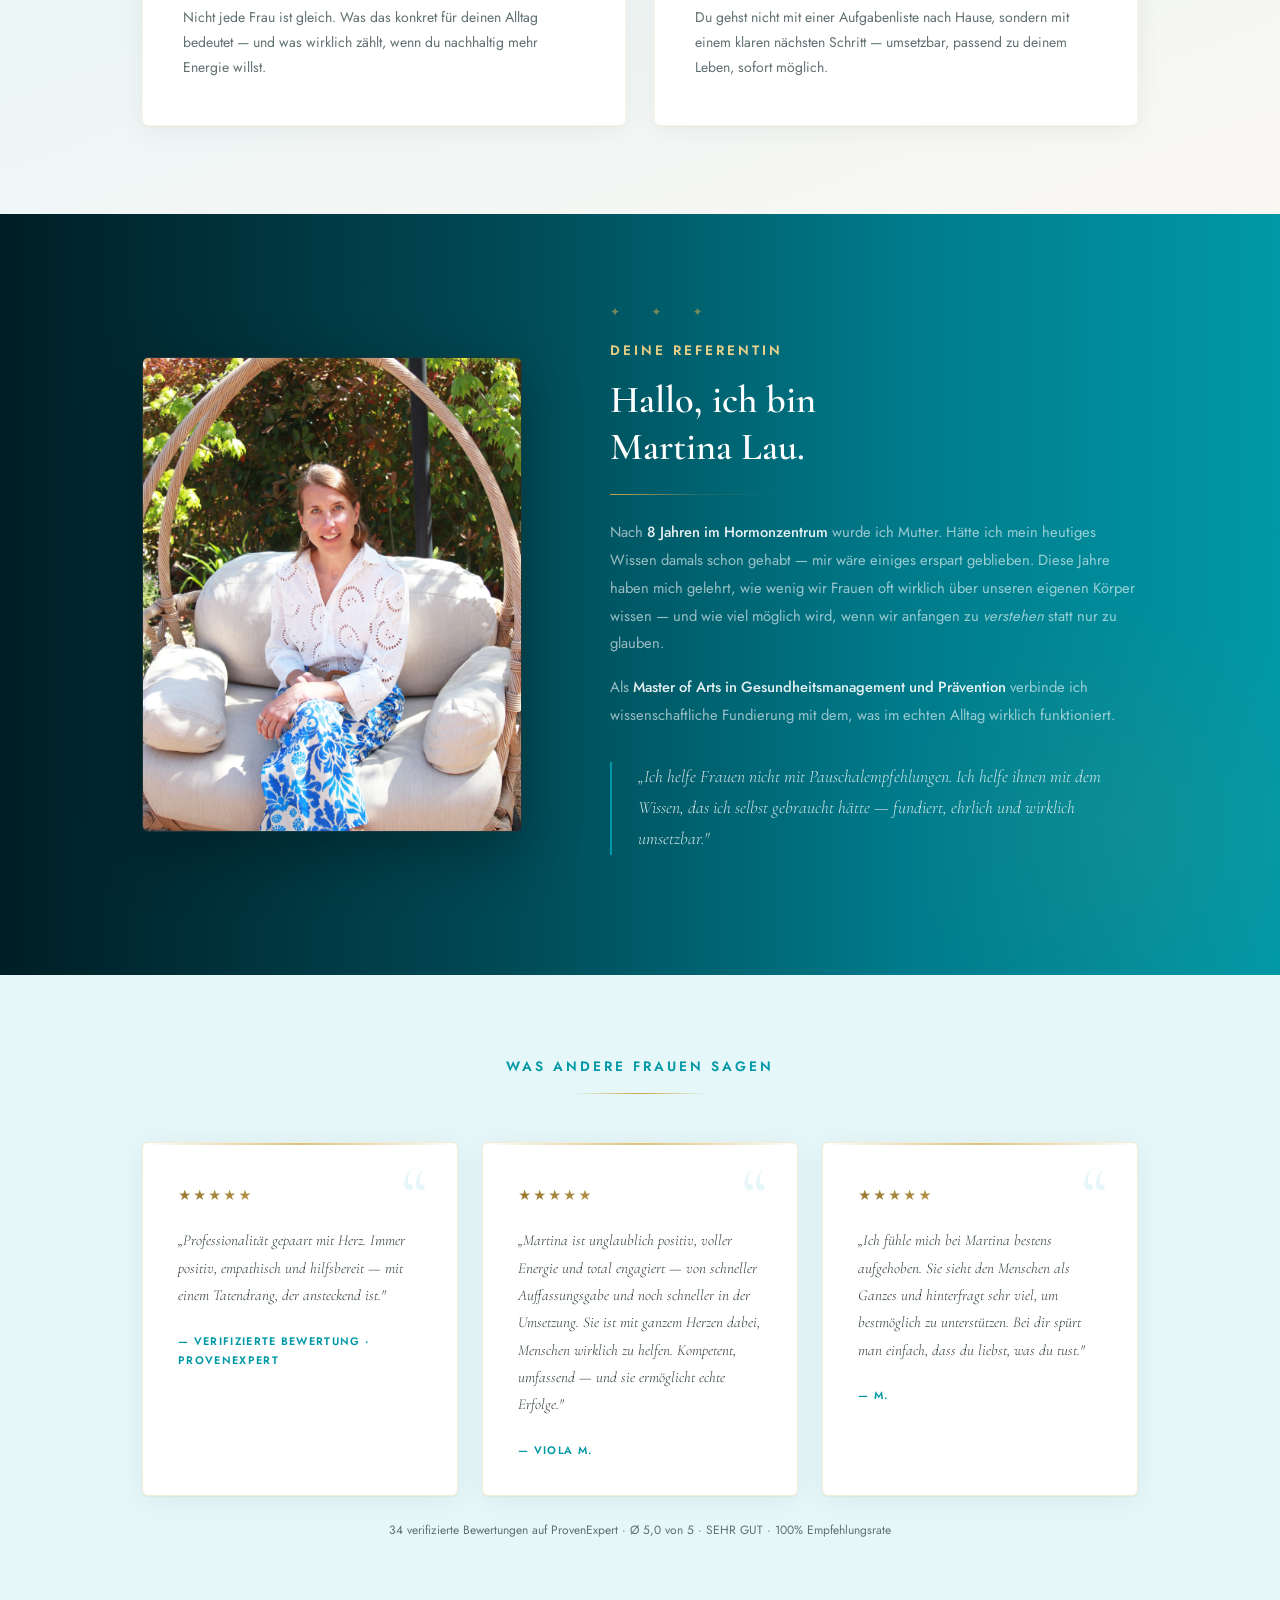
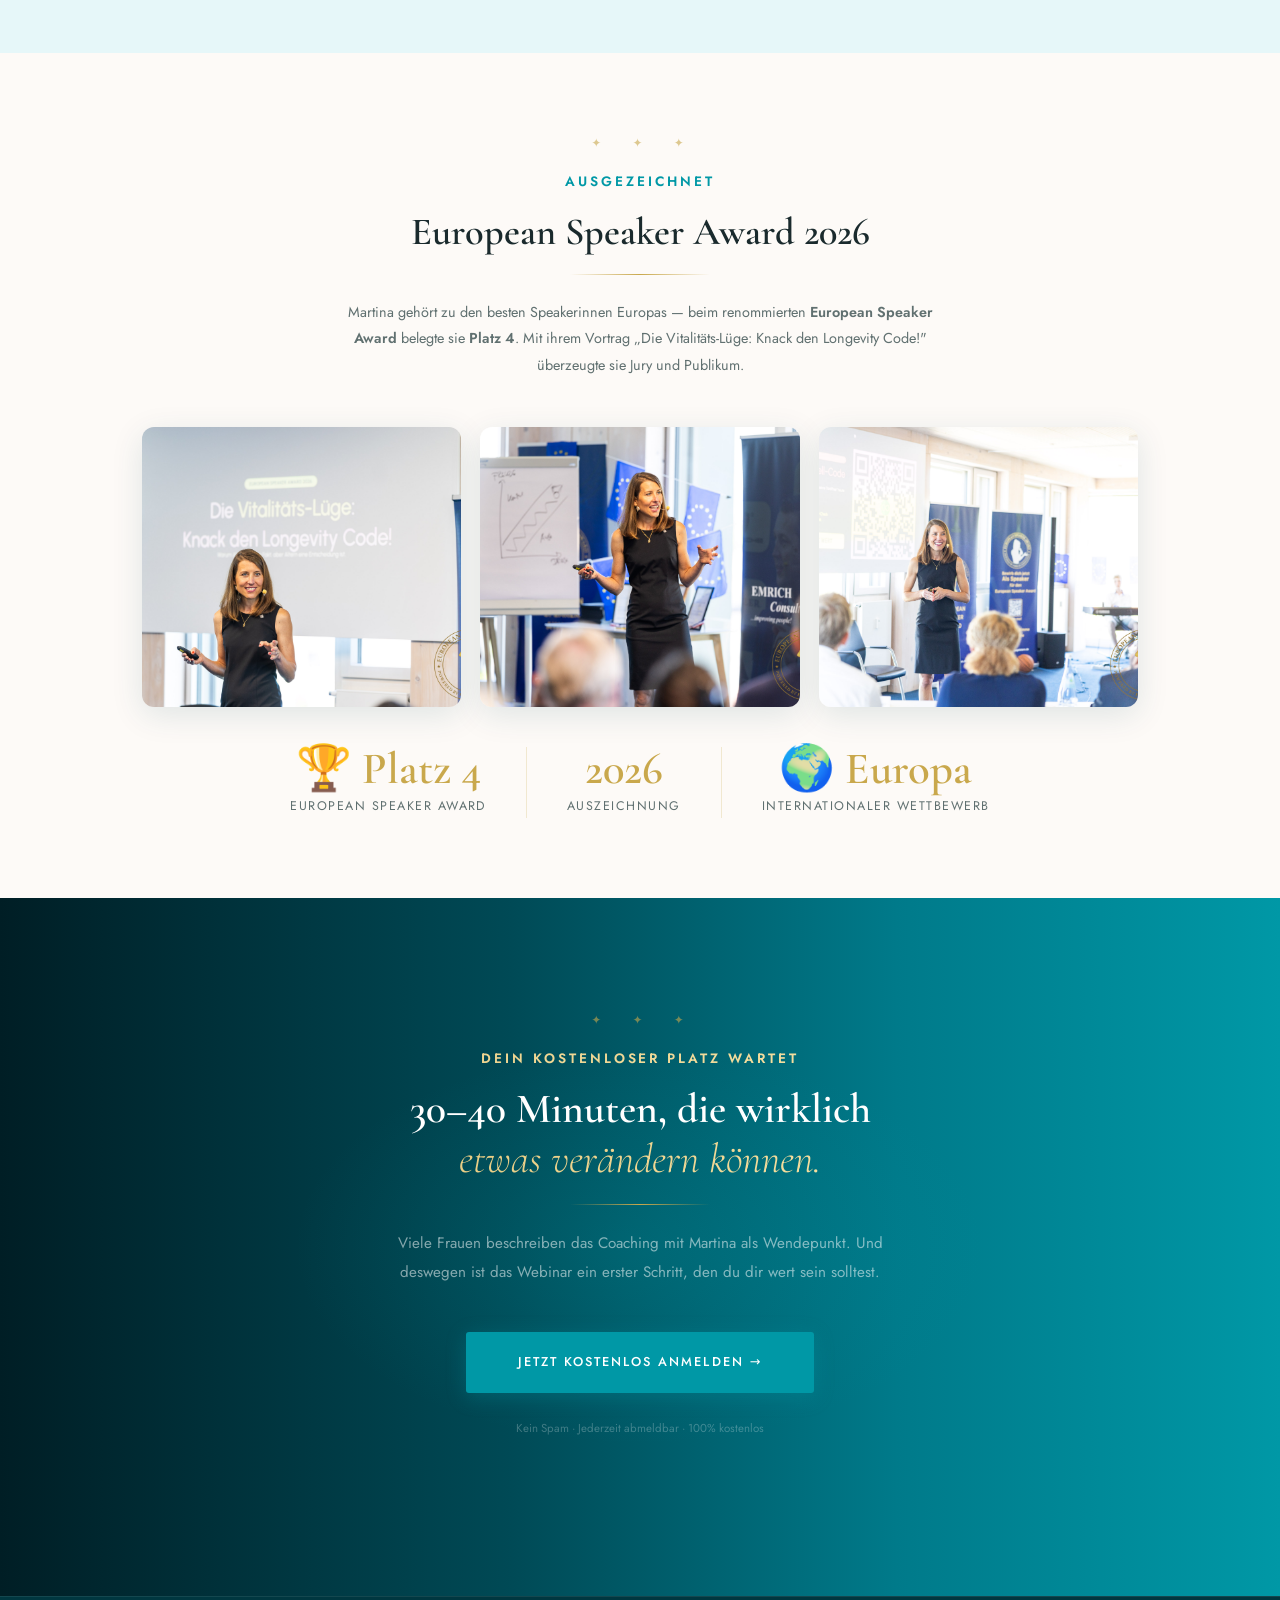
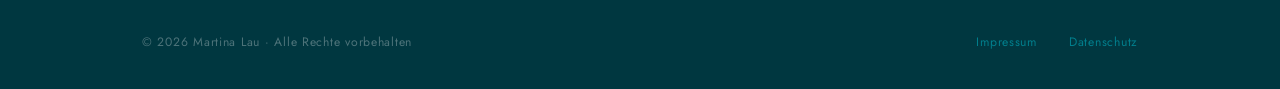
==== commit ae98e94b: "Energie-Test-Funnel live: neue Landingpage, Aufzeichnungs-Seite, Doku - energie-test.html: mehrteili" ====
--- a/index.html
+++ b/index.html
@@ -159,7 +159,7 @@
             </div>
             <div class="trust-strip__sep">·</div>
             <div class="trust-strip__item">
-              <span class="trust-strip__text"><strong>20 Bewertungen</strong> auf ProvenExpert</span>
+              <span class="trust-strip__text"><strong>34 Bewertungen</strong> auf ProvenExpert</span>
             </div>
             <div class="trust-strip__sep">·</div>
             <div class="trust-strip__item">
@@ -376,7 +376,7 @@
       <div class="section-head">
         <span class="gold-star" style="opacity:0.4;">✦ &nbsp; ✦ &nbsp; ✦</span>
         <span class="eyebrow">Im Webinar</span>
-        <h2>Was dich in 60 Minuten erwartet</h2>
+        <h2>Was dich in 30–40 Minuten erwartet</h2>
         <div class="divider divider--gold" style="margin:1.2rem auto 1.5rem;"></div>
         <p>Praxisnah, wissenschaftlich fundiert und direkt umsetzbar — für Frauen, die es genau wissen wollen.</p>
       </div>
@@ -475,7 +475,7 @@
 
       </div>
       <p style="text-align:center;margin-top:1.5rem;font-size:0.75rem;color:var(--warm-gray);">
-        20 verifizierte Bewertungen auf ProvenExpert · Ø 5,0 von 5 · SEHR GUT · 100% Empfehlungsrate
+        34 verifizierte Bewertungen auf ProvenExpert · Ø 5,0 von 5 · SEHR GUT · 100% Empfehlungsrate
       </p>
 
       <!-- ProvenExpert ProSeal Widget -->
@@ -576,7 +576,7 @@
     <div class="container">
       <span class="gold-star">✦ &nbsp; ✦ &nbsp; ✦</span>
       <span class="eyebrow eyebrow--gold">Dein kostenloser Platz wartet</span>
-      <h2>60 Minuten, die wirklich<br/><em>etwas verändern können.</em></h2>
+      <h2>30–40 Minuten, die wirklich<br/><em>etwas verändern können.</em></h2>
       <div class="divider divider--gold" style="margin:1.2rem auto 1.5rem;"></div>
       <p>Viele Frauen beschreiben das Coaching mit Martina als Wendepunkt. Und deswegen ist das Webinar ein erster Schritt, den du dir wert sein solltest.</p>
       <a href="#anmeldung" class="btn btn--primary btn--lg">Jetzt kostenlos anmelden →</a>
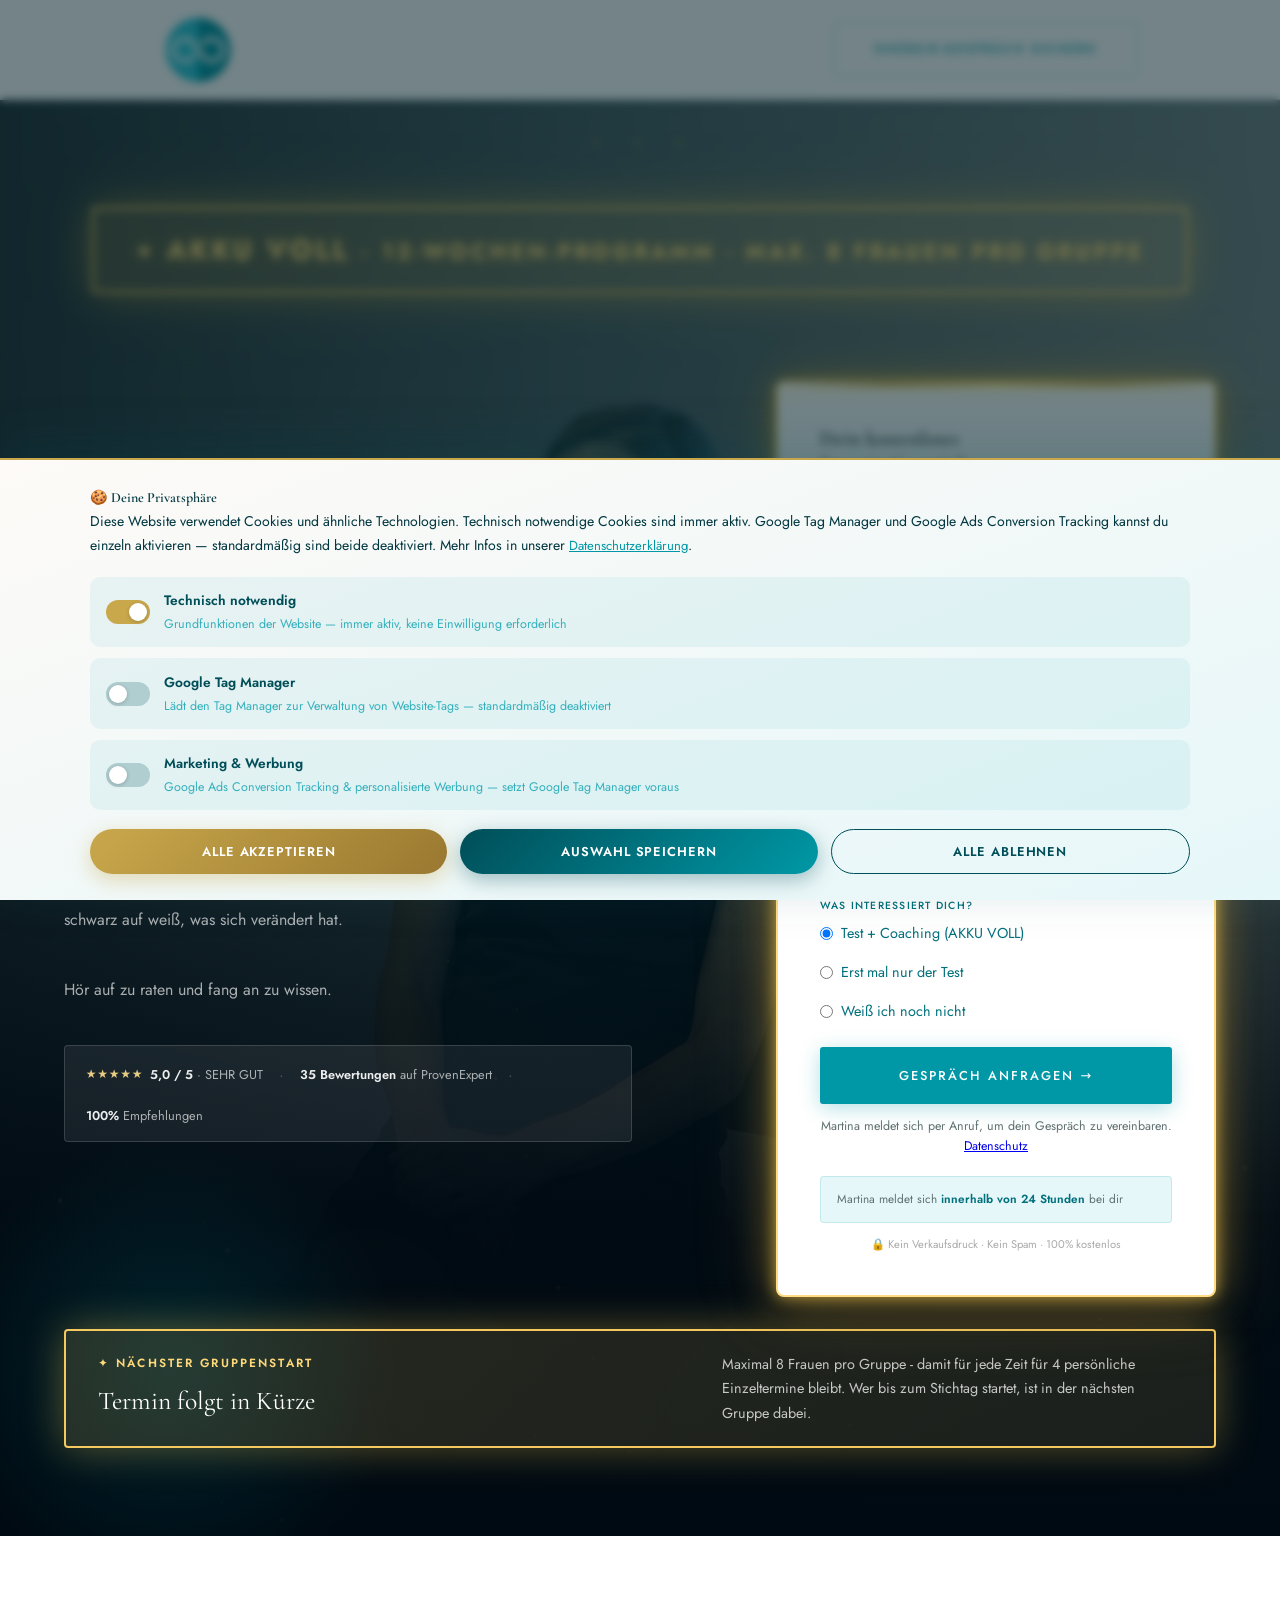
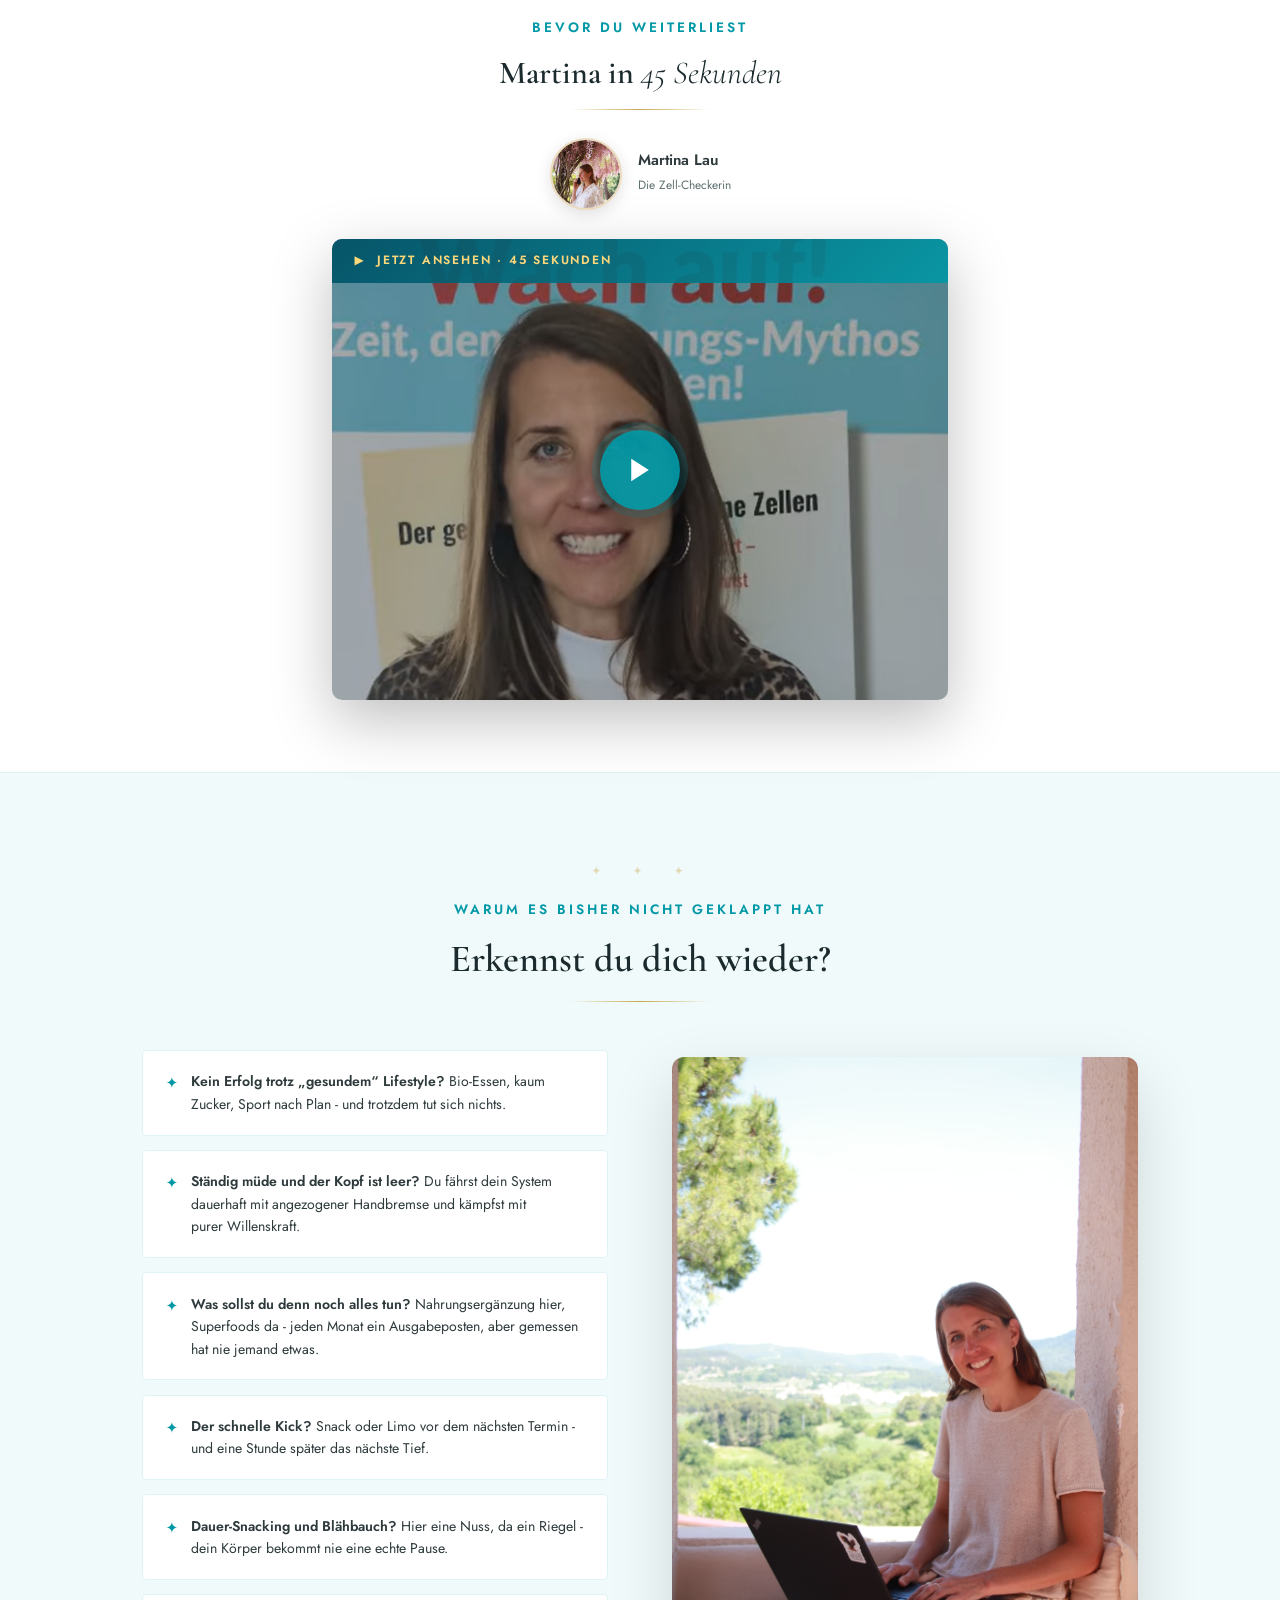
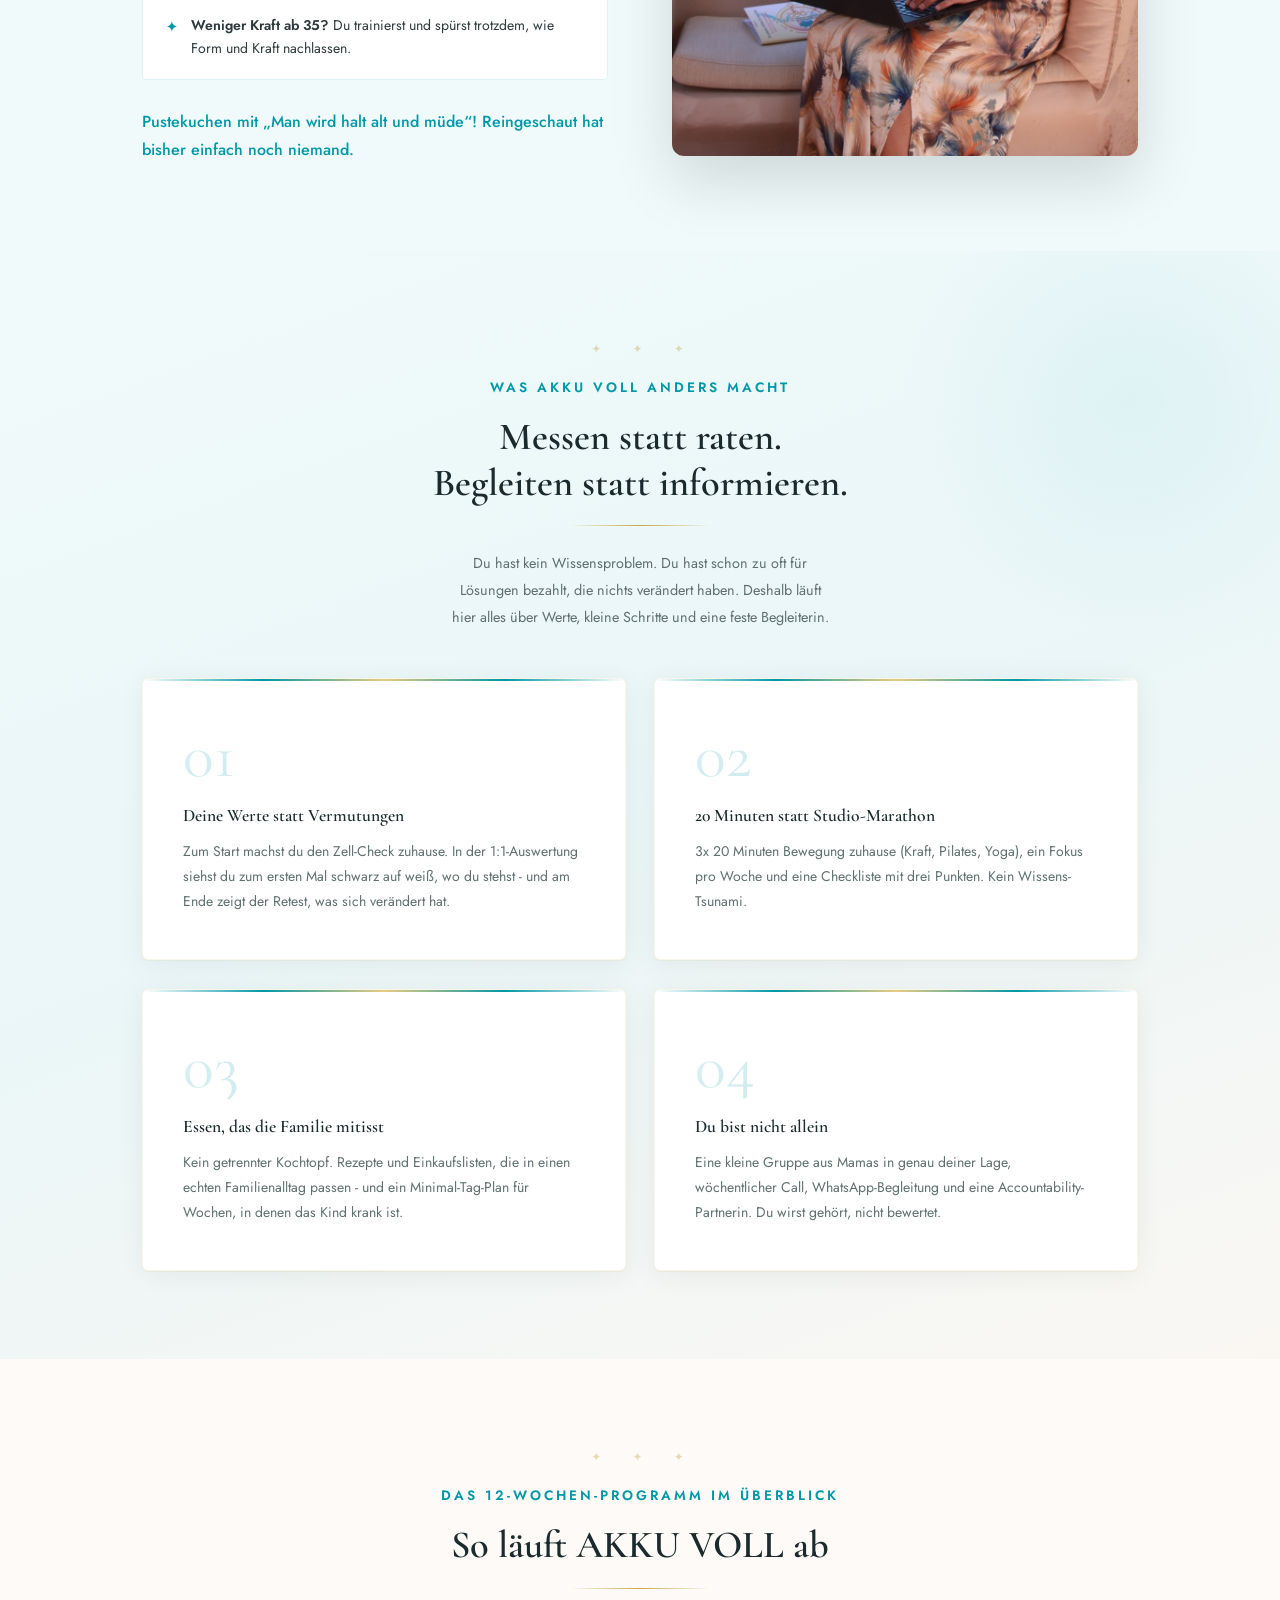
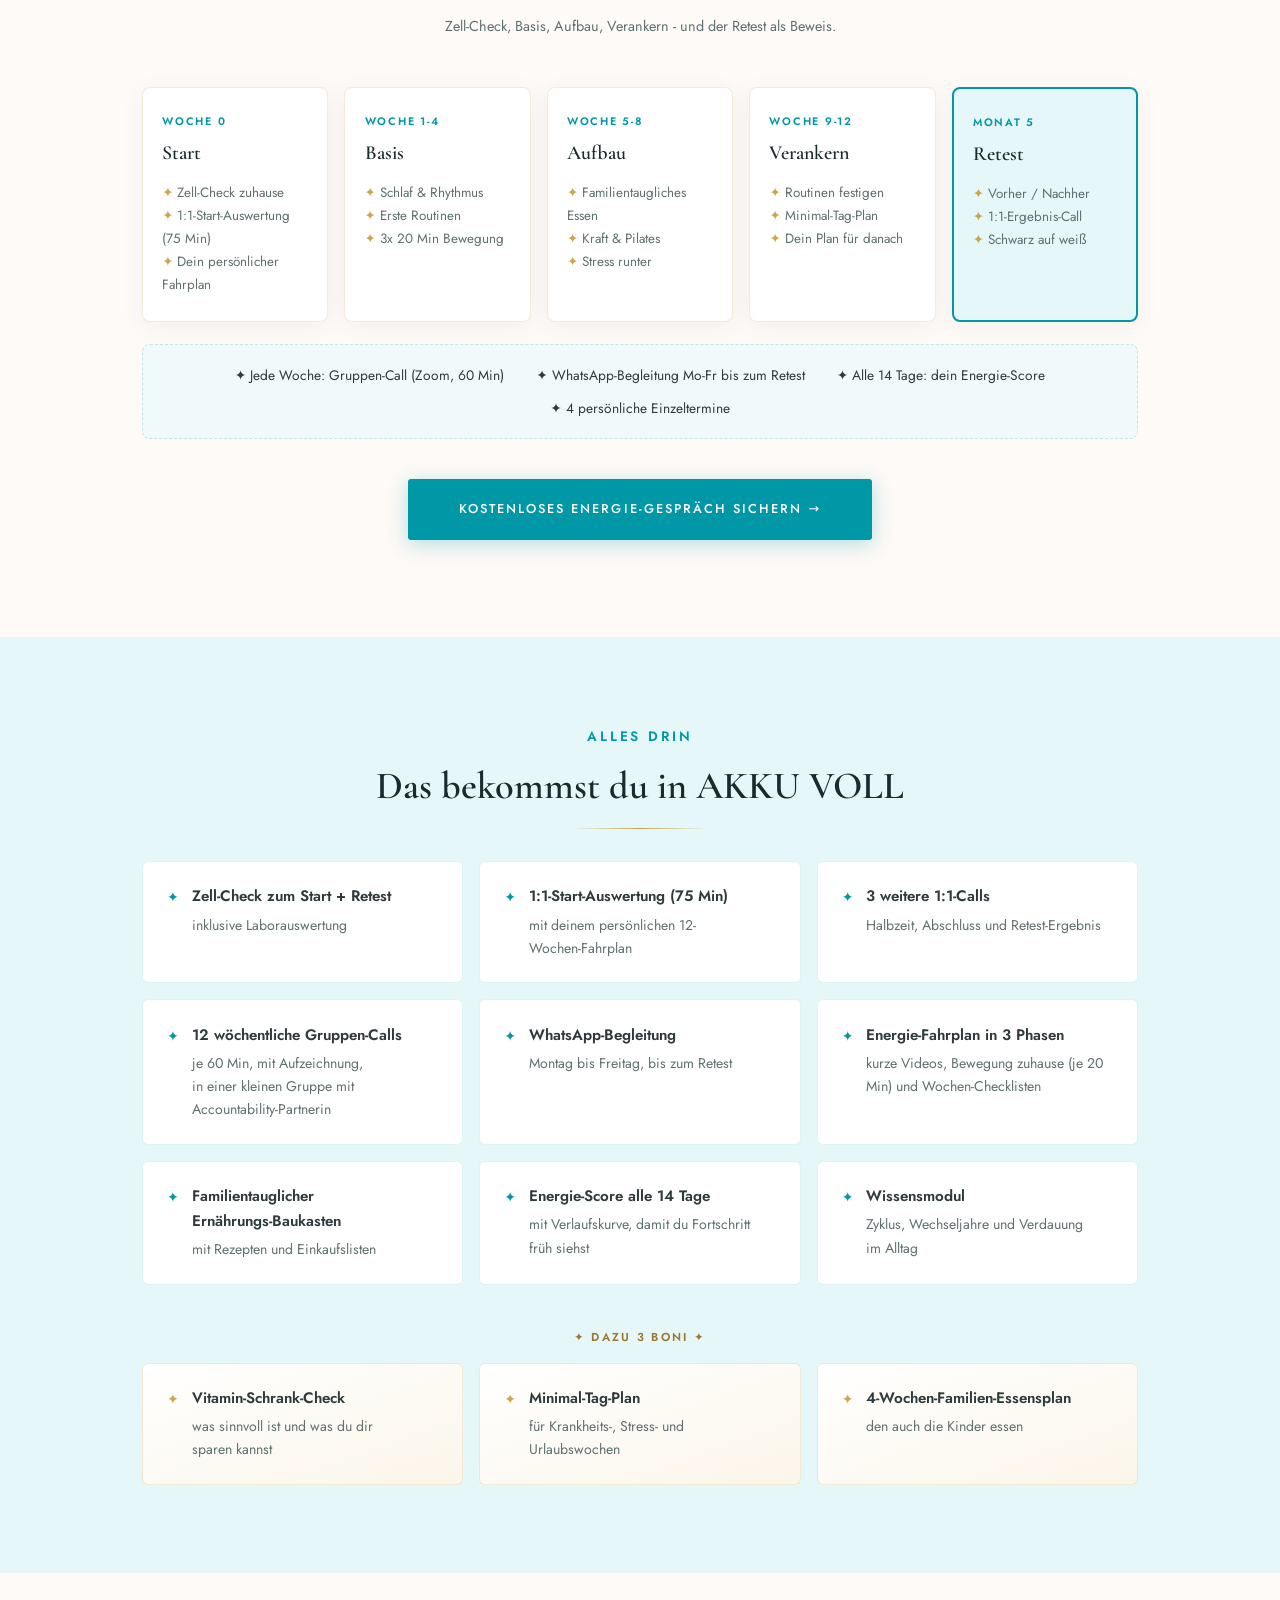
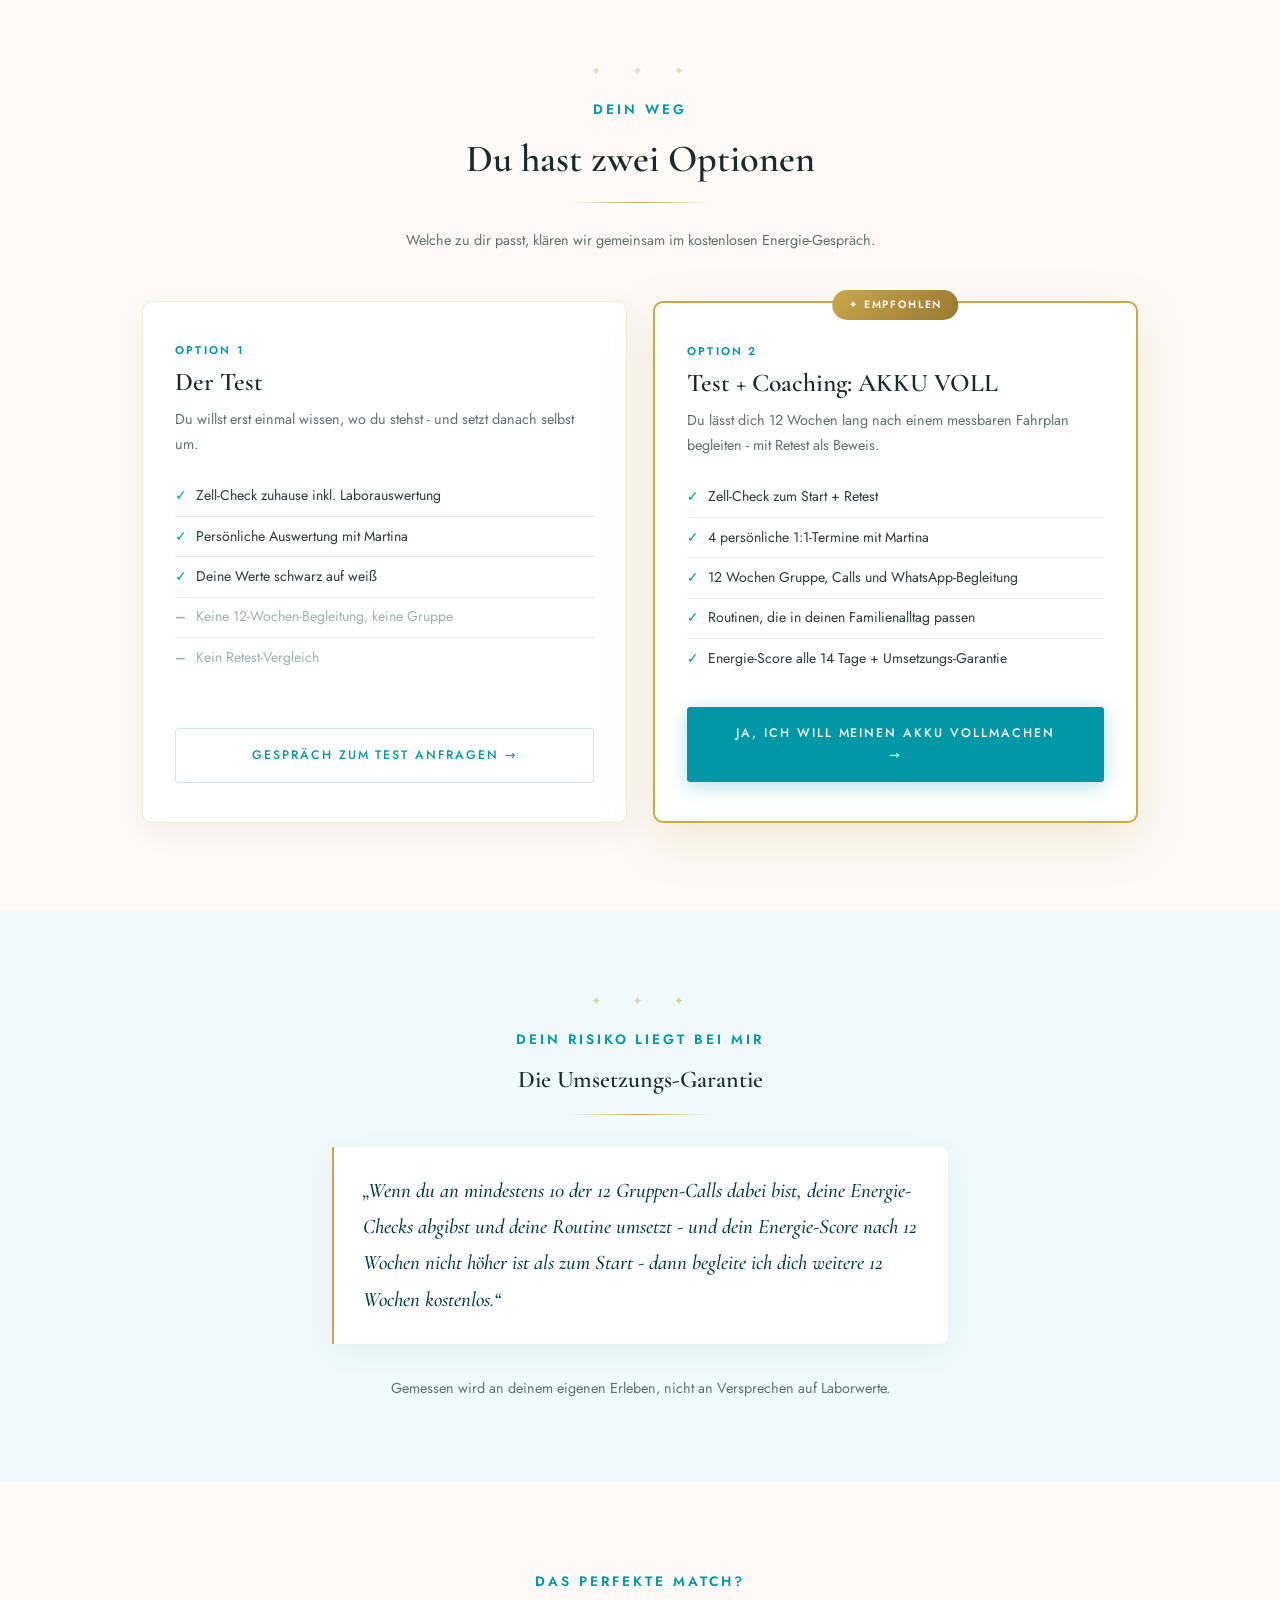
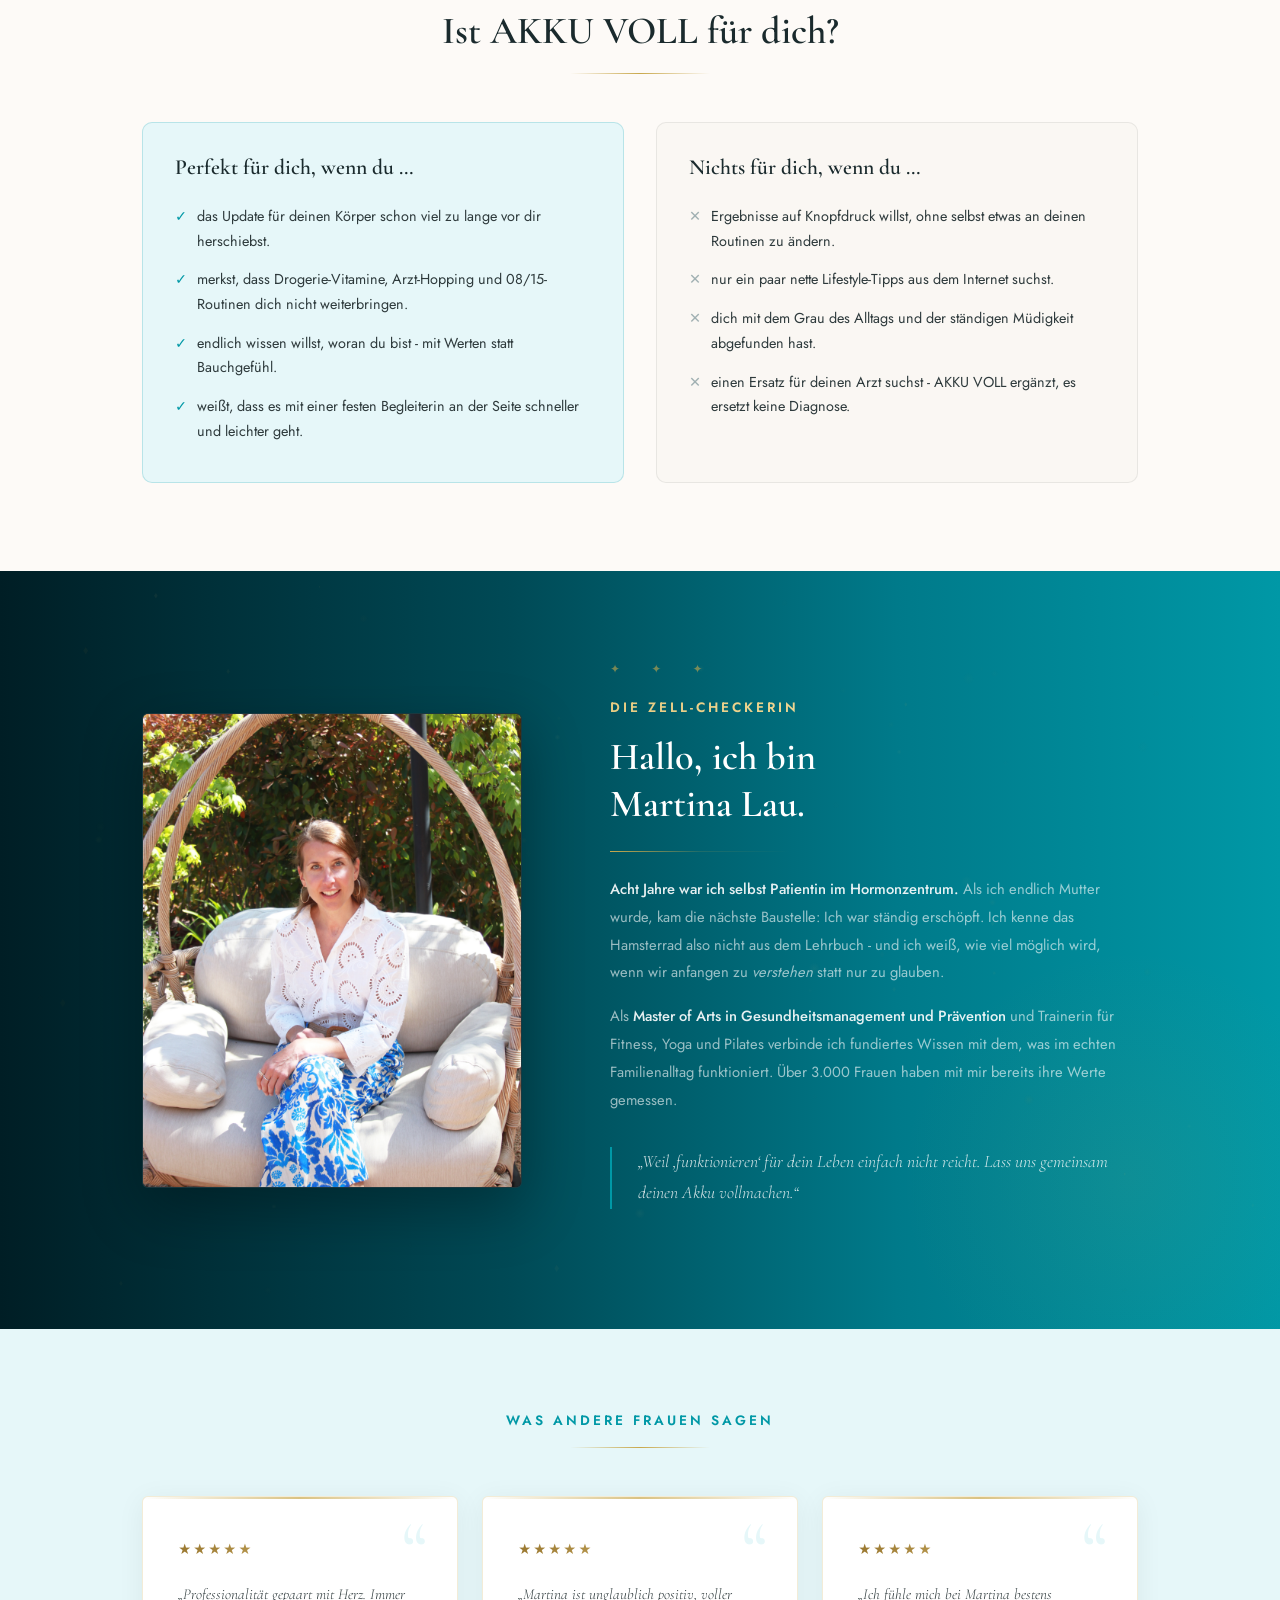
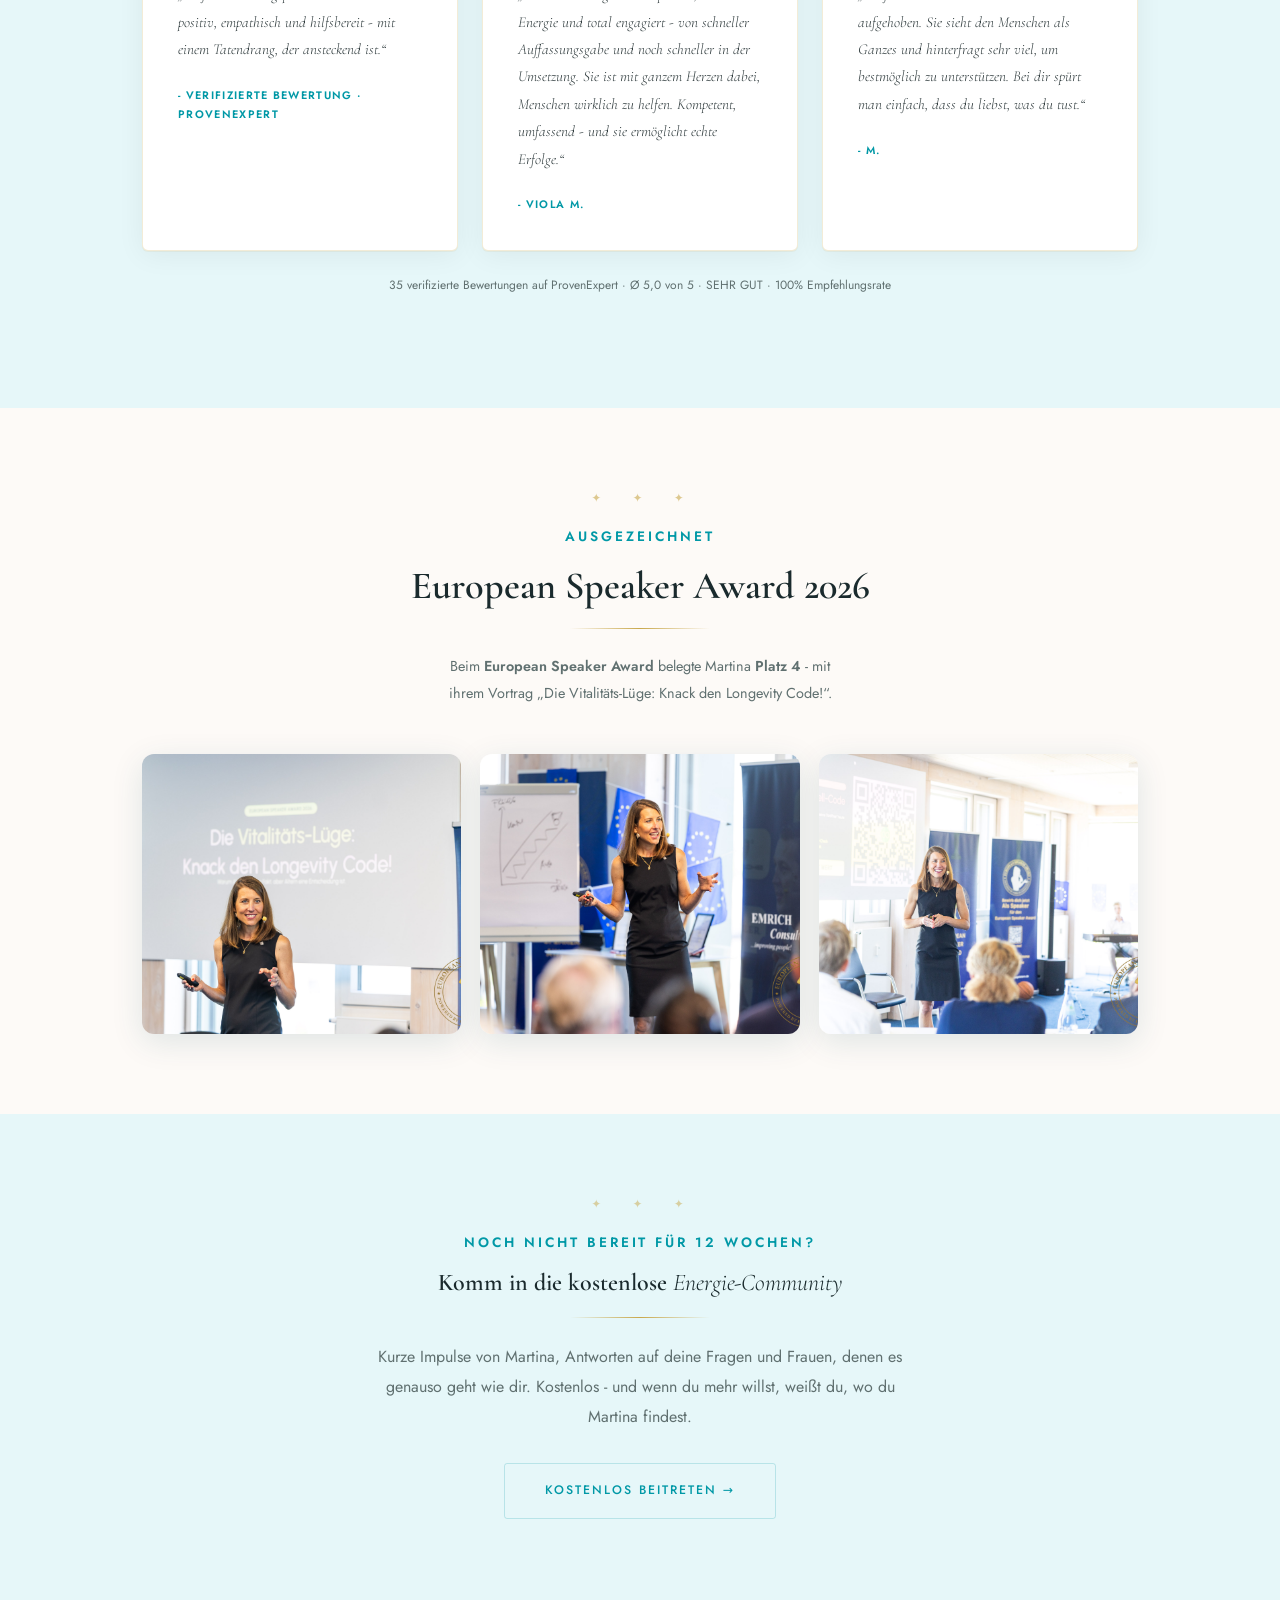
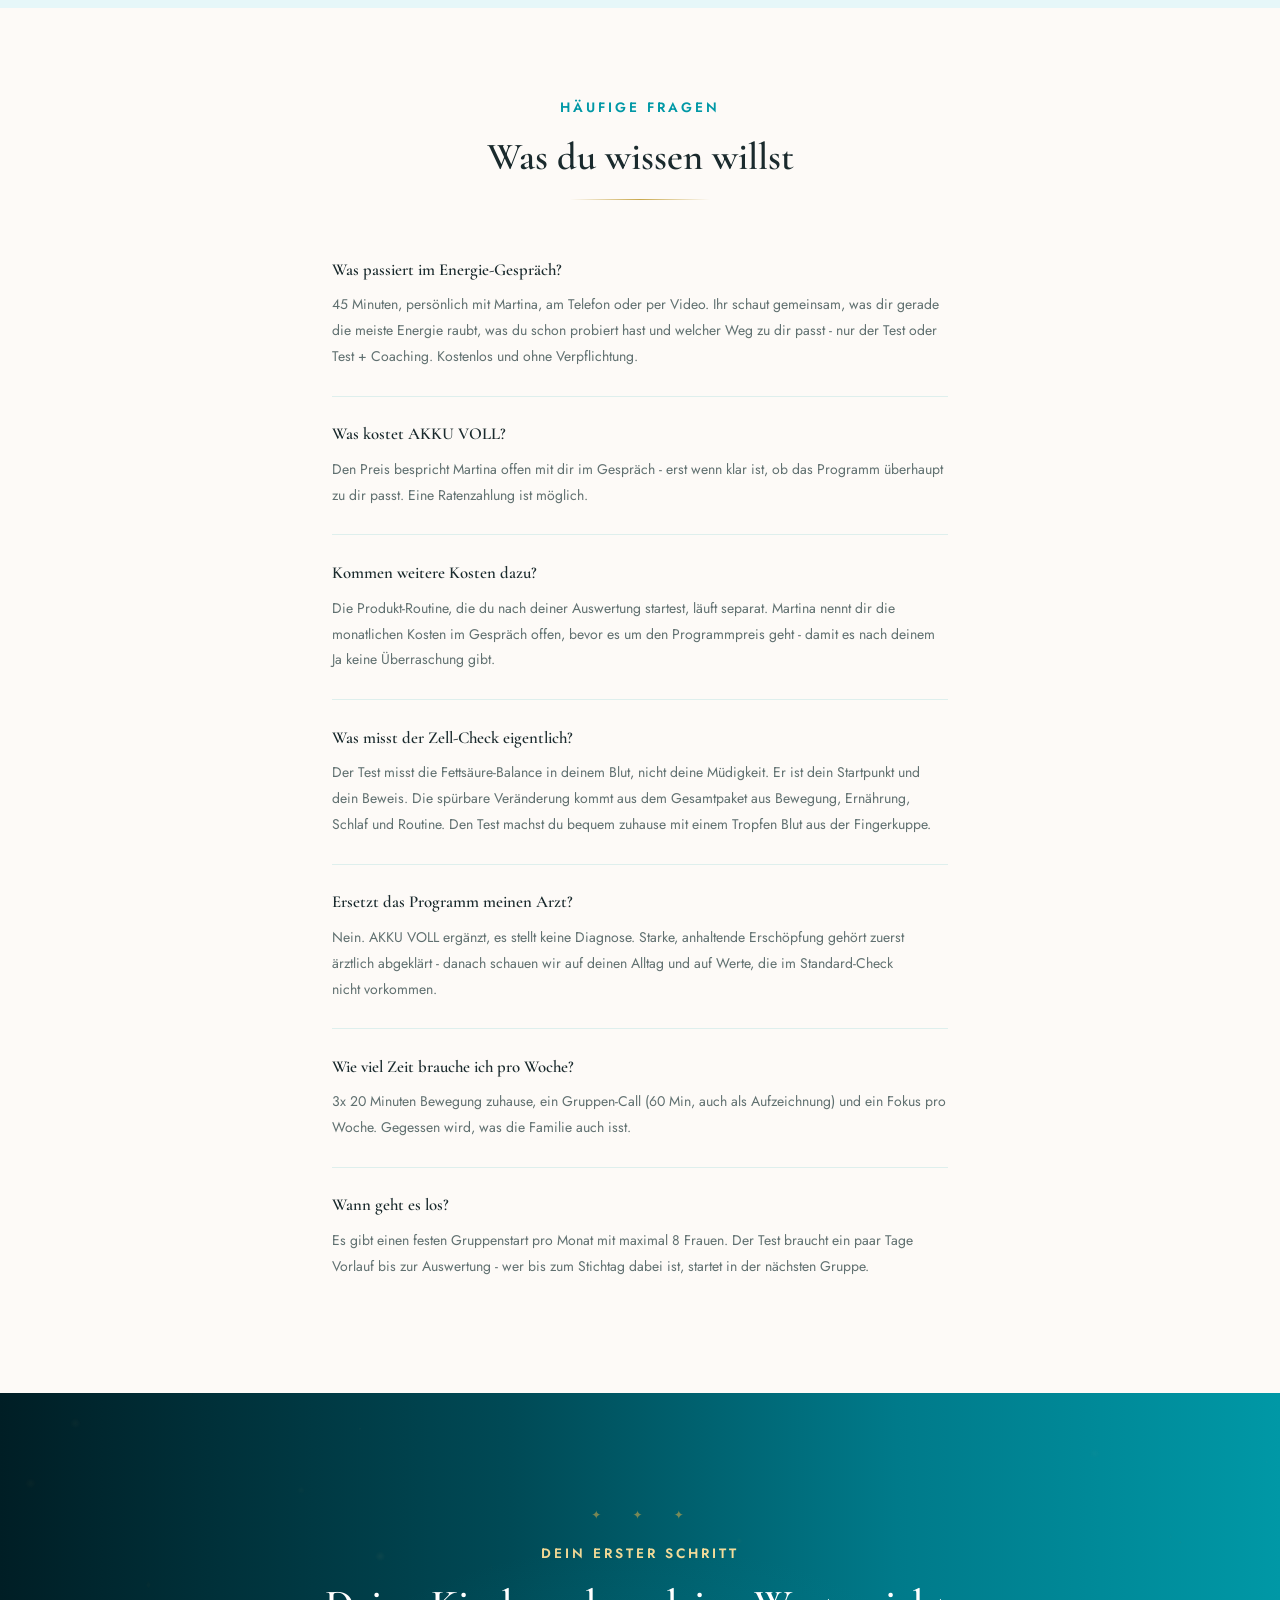
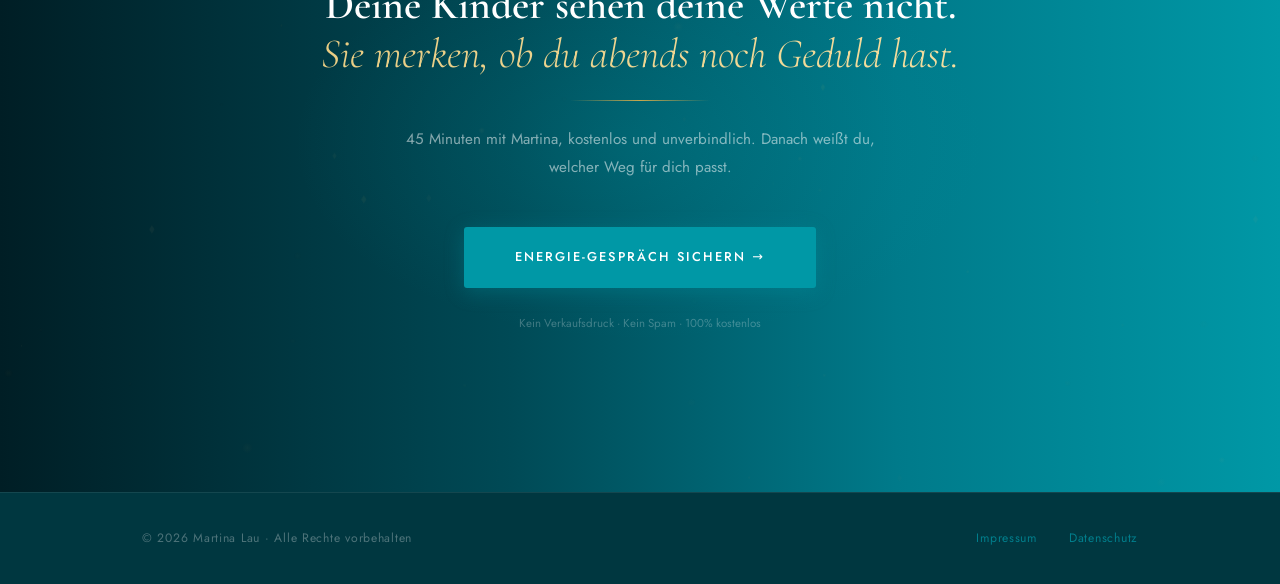
==== commit 85efffec: "AKKU VOLL wird Startseite von martinalau.org, Webinar-Seiten leiten weiter - index.html: Coaching-Se" ====
--- a/index.html
+++ b/index.html
@@ -3,8 +3,8 @@
 <head>
   <meta charset="UTF-8" />
   <meta name="viewport" content="width=device-width, initial-scale=1.0" />
-  <title>Kostenloses Webinar – Mehr Energie im Alltag | Martina Lau</title>
-  <meta name="description" content="Entdecke in diesem kostenlosen Webinar, wie du deinen Energiehaushalt nachhaltig optimierst – mit Wissen, das wirklich zu dir passt." />
+  <title>AKKU VOLL - In 12 Wochen raus aus dem Funktionsmodus | Martina Lau</title>
+  <meta name="description" content="AKKU VOLL: das messbare 12-Wochen-Energie-Programm für Mamas 35+. Zell-Check, persönliche Begleitung und Retest als Beweis. Jetzt kostenloses Energie-Gespräch sichern." />
   <meta name="robots" content="index, follow" />
 
   <!-- Consent Mode v2 Default — muss VOR GTM stehen -->
@@ -68,6 +68,79 @@
 height="0" width="0" style="display:none;visibility:hidden"></iframe></noscript>
 <!-- End Google Tag Manager (noscript) -->
 
+<style>
+  /* Keine einzelnen Wörter in der letzten Zeile */
+  .section-head p, .hero__lead, .cta-section p, .video-intro p, .faq-item p { text-wrap: pretty; }
+  .section-head p, h1, h2, h3, h4 { text-wrap: balance; }
+  .incl-grid { list-style:none; padding:0; margin:0 auto; max-width:1040px; display:grid; grid-template-columns:repeat(3,1fr); gap:1rem; }
+  .incl-grid li { display:flex; align-items:flex-start; gap:0.8rem; background:var(--white); border:1px solid var(--border); border-radius:6px; padding:1.4rem 1.5rem; font-size:0.88rem; line-height:1.65; color:var(--warm-gray); text-wrap:pretty; }
+  .incl-grid li .check { color:var(--teal); flex-shrink:0; margin-top:2px; }
+  .incl-grid li strong { display:block; color:var(--charcoal); font-size:0.95rem; margin-bottom:0.25rem; text-wrap:balance; }
+  .incl-grid--bonus li { border-color:var(--gold-border); background:linear-gradient(160deg,#fff 0%,#FBF6EA 100%); }
+  .incl-grid--bonus li .check { color:var(--gold); }
+  .incl-bonus-label { text-align:center; margin:2.6rem 0 1rem; font-size:0.72rem; letter-spacing:0.2em; text-transform:uppercase; color:var(--gold-deep); font-weight:700; }
+  .for-who__list li > span:last-child { text-wrap:pretty; }
+  /* Garantie-Zitat auf hellem Grund (Standard-Zitat ist weiß für dunkle Sektionen) */
+  #garantie .quote-block { background:var(--white); border-radius:0 8px 8px 0; padding:1.6rem 1.8rem; box-shadow:0 8px 28px rgba(0,78,88,0.07); }
+  #garantie .quote-block p { color:var(--teal-deeper) !important; font-size:1.3rem !important; font-weight:500; text-wrap:pretty; }
+  /* Großer AKKU-VOLL-Balken oben im Hero */
+  .hero .gold-badge.hero-badge-xl { font-size:clamp(0.95rem,1.7vw,1.35rem); padding:1.1rem 2.6rem; letter-spacing:0.18em; border-width:2px; border-color:rgba(255,210,100,0.95); box-shadow:0 0 36px rgba(255,210,80,0.4),0 0 80px rgba(255,190,60,0.15),inset 0 1px 0 rgba(255,230,130,0.25); max-width:100%; }
+  .hero .gold-badge.hero-badge-xl strong { font-size:1.25em; letter-spacing:0.14em; }
+  .hero-badge-wrap { margin:-4.5rem 0 5.5rem; }
+  .hero-badge-xl .nw { white-space:nowrap; }
+  @media (max-width:640px) {
+    .hero .gold-badge.hero-badge-xl { padding:0.9rem 1.2rem; letter-spacing:0.1em; line-height:1.8; }
+    .hero-badge-xl .nw { display:block; }
+    .hero-badge-xl .sep { display:none; }
+    .hero-badge-wrap { margin:-2rem 0 2.5rem; }
+  }
+  .phase-grid { display:grid; grid-template-columns:repeat(5,1fr); gap:1rem; margin-top:3rem; }
+  .phase-card { background:var(--white); border:1px solid var(--gold-border); border-radius:8px; padding:1.5rem 1.2rem; box-shadow:0 4px 24px rgba(0,0,0,0.05); }
+  .phase-card--hl { border:2px solid var(--teal); background:var(--teal-pale); }
+  .phase-card__when { font-size:0.68rem; letter-spacing:0.16em; text-transform:uppercase; color:var(--teal); font-weight:600; }
+  .phase-card h4 { font-family:var(--font-serif); font-size:1.25rem; margin:0.3rem 0 0.7rem; color:var(--dark); }
+  .phase-card ul { list-style:none; padding:0; margin:0; font-size:0.84rem; color:var(--warm-gray); line-height:1.7; }
+  .phase-card ul li::before { content:'✦ '; color:var(--gold); }
+  .always-strip { margin-top:1.4rem; background:var(--cream-teal); border:1px dashed var(--teal-border); border-radius:8px; padding:1.1rem 1.4rem; display:flex; flex-wrap:wrap; gap:0.6rem 2rem; justify-content:center; font-size:0.86rem; color:var(--charcoal); }
+  .options-grid { display:grid; grid-template-columns:1fr 1fr; gap:1.6rem; margin-top:3rem; align-items:stretch; }
+  .option-card { background:var(--white); border:1px solid var(--gold-border); border-radius:10px; padding:2.4rem 2rem; display:flex; flex-direction:column; box-shadow:0 8px 32px rgba(0,0,0,0.06); position:relative; }
+  .option-card--hl { border:2px solid var(--gold); box-shadow:0 16px 48px rgba(201,168,76,0.22); }
+  .option-card__tag { position:absolute; top:-0.8rem; left:50%; transform:translateX(-50%); background:linear-gradient(135deg,var(--gold),var(--gold-deep)); color:#fff; font-size:0.66rem; letter-spacing:0.16em; text-transform:uppercase; font-weight:700; padding:0.35rem 1rem; border-radius:50px; white-space:nowrap; }
+  .option-card__num { font-size:0.7rem; letter-spacing:0.2em; text-transform:uppercase; color:var(--teal); font-weight:600; }
+  .option-card h3 { font-family:var(--font-serif); font-size:1.6rem; margin:0.4rem 0 0.6rem; color:var(--dark); }
+  .option-card > p { font-size:0.9rem; color:var(--warm-gray); line-height:1.75; margin-bottom:1.2rem; }
+  .option-card ul { list-style:none; padding:0; margin:0 0 1.8rem; flex:1; }
+  .option-card li { font-size:0.88rem; color:var(--charcoal); padding:0.55rem 0; border-bottom:1px solid var(--border-soft); line-height:1.55; display:flex; gap:0.6rem; }
+  .option-card li:last-child { border-bottom:none; }
+  .option-card li .check { color:var(--teal); font-weight:700; flex-shrink:0; }
+  .option-card li.no { color:var(--light-gray); }
+  .option-card li.no .check { color:var(--light-gray); }
+  .option-card .btn { width:100%; text-align:center; }
+  .fit-grid { display:grid; grid-template-columns:1fr 1fr; gap:2rem; margin-top:3rem; }
+  .fit-box { border-radius:10px; padding:2rem; }
+  .fit-box--yes { background:var(--teal-pale); border:1px solid var(--teal-border); }
+  .fit-box--no { background:var(--cream-warm); border:1px solid var(--border-soft); }
+  .fit-box h3 { font-family:var(--font-serif); font-size:1.35rem; margin-bottom:1rem; color:var(--dark); }
+  .fit-box ul { list-style:none; padding:0; margin:0; }
+  .fit-box li { font-size:0.9rem; line-height:1.7; padding:0.45rem 0; color:var(--charcoal); display:flex; gap:0.6rem; }
+  .start-bar { margin-top:2rem; border:2px solid rgba(255,210,100,0.95); border-radius:4px; padding:1.3rem 2rem; background:linear-gradient(135deg,rgba(212,175,85,0.18) 0%,rgba(255,220,120,0.10) 100%); box-shadow:0 0 40px rgba(255,210,80,0.35); display:flex; align-items:center; justify-content:space-between; gap:1.5rem; flex-wrap:wrap; color:#fff; }
+  .start-bar__label { font-size:0.74rem; letter-spacing:0.18em; text-transform:uppercase; color:#FFD87A; font-weight:600; margin-bottom:0.3rem; }
+  .start-bar__value { font-family:var(--font-serif); font-size:1.6rem; }
+  .radio-row { display:flex; flex-wrap:wrap; gap:0.5rem 1.4rem; margin:0.3rem 0 0.4rem; }
+  .radio-row label { display:flex; align-items:center; gap:0.4rem; font-weight:normal; text-transform:none; letter-spacing:0; cursor:pointer; font-size:0.9rem; }
+  .radio-col { display:flex; flex-direction:column; gap:0.45rem; margin:0.3rem 0 0.4rem; }
+  .radio-col label { display:flex; align-items:center; gap:0.5rem; font-weight:normal; text-transform:none; letter-spacing:0; cursor:pointer; font-size:0.9rem; }
+  .form-group .radio-row input, .form-group .radio-col input { width:auto; padding:0; margin:0; flex-shrink:0; box-shadow:none; }
+  @media (max-width: 960px) {
+    .phase-grid { grid-template-columns:1fr 1fr; }
+    .options-grid, .fit-grid { grid-template-columns:1fr; }
+    .incl-grid { grid-template-columns:1fr 1fr; }
+  }
+  @media (max-width: 560px) {
+    .phase-grid, .incl-grid { grid-template-columns:1fr; }
+  }
+</style>
+
   <!-- NAV -->
   <nav class="nav">
     <div class="container">
@@ -81,7 +154,7 @@
             <small>Gesundheit &amp; Vitalität</small>
           </div>
         </a>
-        <a href="#anmeldung" class="btn btn--outline">Jetzt kostenlos anmelden</a>
+        <a href="#anmeldung" class="btn btn--outline">Energie-Gespräch sichern</a>
       </div>
     </div>
   </nav>
@@ -91,21 +164,16 @@
        ════════════════════════ -->
   <section class="hero">
 
-    <!-- Hero-Hintergrundbild Martina -->
     <div style="position:absolute;inset:0;z-index:0;overflow:hidden;">
       <img src="Bilder/martina-hero.jpg"
            alt="" aria-hidden="true" fetchpriority="high"
            style="width:100%;height:100%;object-fit:cover;object-position:center top;transform:scaleX(-1);" />
-      <!-- Dunkler Verlauf drüber: links tief dunkel für Lesbarkeit, rechts etwas transparenter -->
       <div style="position:absolute;inset:0;background:linear-gradient(to right,rgba(0,20,28,0.80) 0%,rgba(0,40,52,0.62) 45%,rgba(0,55,70,0.38) 100%);"></div>
-      <!-- Unten abdunkeln: Bild ausblenden damit Countdown-Banner klar sichtbar -->
       <div style="position:absolute;inset:0;background:linear-gradient(to bottom,transparent 35%,rgba(0,15,22,0.72) 58%,rgba(0,10,18,0.97) 78%,rgba(0,10,18,1) 100%);"></div>
     </div>
 
-    <!-- Goldene Partikel -->
     <canvas id="particles-canvas" aria-hidden="true"></canvas>
 
-    <!-- Schwebende Ribbons -->
     <div class="ribbons" aria-hidden="true">
       <div class="ribbon"></div>
       <div class="ribbon"></div>
@@ -121,11 +189,10 @@
     <div class="hero__bg-line" aria-hidden="true"></div>
 
     <div class="container" style="position:relative;z-index:1;">
-      <!-- Badge über dem Grid → echte Mitte -->
-      <div style="text-align:center;margin-bottom:1.5rem;">
+      <div class="hero-badge-wrap" style="text-align:center;">
         <span class="gold-star">✦ &nbsp; ✦ &nbsp; ✦</span><br/>
-        <div class="gold-badge" style="display:inline-flex;margin-top:0.8rem;">
-          ✦ Live-Webinar · Limitierte Plätze · <span id="badge-next-date">Nächster Termin</span> · 20:00 Uhr
+        <div class="gold-badge hero-badge-xl" style="margin-top:0.6rem;">
+          <span class="nw">✦ <strong>AKKU VOLL</strong></span><span class="sep"> · </span><span class="nw">12-Wochen-Programm</span><span class="sep"> · </span><span class="nw">max. 8 Frauen pro Gruppe</span>
         </div>
       </div>
 
@@ -133,25 +200,23 @@
 
         <!-- LINKS: Copy -->
         <div>
-          <span class="eyebrow eyebrow--gold" style="white-space:normal;">Wissenschaftlich fundiert mit M.A. Martina Lau · Für Frauen, die im Alltag alles geben</span>
+          <span class="eyebrow eyebrow--gold" style="white-space:normal;">Mit M.A. Martina Lau · Für Mamas 35+, die nur noch funktionieren</span>
 
           <h1>
-            Endlich wieder volle Energie —<br/>
-            finde das Puzzlestück, das deinem<br/>
-            Körper <em>wirklich fehlt.</em>
+            In 12 Wochen raus aus dem<br/>
+            <em>Funktionsmodus.</em>
           </h1>
 
           <p class="hero__lead">
-            Egal ob vielbeschäftigte Mama, Unternehmerin oder Single-Frau: Du kaufst Bio, ernährst dich bewusst, machst Sport – und gibst jeden Tag dein Bestes. Und trotzdem: Das Mittagstief kommt wie ein Uhrwerk, der Kopf wird schwer, der Bauch bläht sich auf und die Erschöpfung lässt dich einfach nicht los. Woran liegt das eigentlich?
+            Du gibst jeden Tag alles für Job, Familie und Alltag. Du funktionierst wie eine Maschine - aber dein Akku steht auf 50 % oder weniger. Müde trotz Schlaf, Blähbauch trotz gesundem Essen, Nebel im Kopf. Und beim Arzt heißt es: „Alles im Normbereich.“
           </p>
           <p class="hero__lead" style="margin-top:0.8rem;">
-            In diesem kostenlosen Webinar zeigt dir Martina Lau (Master of Arts in Gesundheitsmanagement & Prävention), warum „vieles richtig machen" oft nicht reicht. Du erfährst, welches entscheidende Puzzlestück dir noch fehlt, um deinen Stoffwechsel und deine Verdauung endlich richtig zu verstehen.
+            In <strong>AKKU VOLL</strong> kennst du nach 12 Wochen deine Werte, hast eine Energie-Routine, die in deinen Familienalltag passt - und siehst im Retest schwarz auf weiß, was sich verändert hat.
           </p>
           <p class="hero__lead" style="margin-top:0.8rem;">
-            Keine theoretischen Lehrbuch-Tipps, keine strengen Diäten – sondern die echten, wissenschaftlich fundierten Lösungen, die wirklich in deinen vollen Alltag passen.
+            Hör auf zu raten und fang an zu wissen.
           </p>
 
-          <!-- Trust Strip -->
           <div class="trust-strip">
             <div class="trust-strip__item">
               <span class="trust-strip__stars">★★★★★</span>
@@ -159,113 +224,96 @@
             </div>
             <div class="trust-strip__sep">·</div>
             <div class="trust-strip__item">
-              <span class="trust-strip__text"><strong>34 Bewertungen</strong> auf ProvenExpert</span>
+              <span class="trust-strip__text"><strong>35 Bewertungen</strong> auf ProvenExpert</span>
             </div>
             <div class="trust-strip__sep">·</div>
             <div class="trust-strip__item">
               <span class="trust-strip__text"><strong>100%</strong> Empfehlungen</span>
             </div>
           </div>
-
-        </div>
-
-        <!-- RECHTS: Foto + Formular -->
+        </div>
+
+        <!-- RECHTS: Formular -->
         <div id="anmeldung">
-
           <div class="form-box">
-            <p class="form-box__title">Sichere dir jetzt deinen<br/>kostenlosen Platz</p>
-            <p class="form-box__sub">Live-Webinar · <span id="badge-next-date-2"></span> · 20:00 Uhr · 100% kostenlos</p>
+            <p class="form-box__title">Dein kostenloses<br/>Energie-Gespräch</p>
+            <p class="form-box__sub">45 Minuten · persönlich mit Martina · 100% kostenlos und unverbindlich</p>
 
             <!--
-              E-MAIL-TOOL: action-URL anpassen
-              Test: action="danke.html" method="get"
+              MAILERLITE: Für die Gesprächsanfragen ein EIGENES Formular anlegen
+              (Vorschlag: "AKKU VOLL Gesprächsanfrage", eigene Gruppe, Double-Opt-in AUS -
+              die Person will ausdrücklich kontaktiert werden, die Anfrage soll sofort ankommen).
+              Custom Fields: "telefon_einwilligung" (gibt es schon), "interesse", "thema".
+              Danach die Formular-ID unten in der action-URL statt FORM_ID_GESPRAECH eintragen.
             -->
-            <!-- Versteckter iframe: nimmt die MailerLite-Antwort auf, ohne die Seite zu verlassen -->
             <iframe name="ml-hidden-frame" style="display:none;" aria-hidden="true"></iframe>
 
             <form
-              action="https://assets.mailerlite.com/jsonp/1700428/forms/188377276989048590/subscribe"
+              action="https://assets.mailerlite.com/jsonp/1700428/forms/203288837426775836/subscribe"
               method="post"
               target="ml-hidden-frame"
-              id="registration-form"
+              id="call-form"
               novalidate>
               <div class="form-group">
                 <label for="fname">Vorname</label>
-                <input type="text" id="fname" name="fields[name]" placeholder="Dein Vorname" required />
+                <input type="text" id="fname" name="fields[name]" placeholder="Dein Vorname" autocomplete="given-name" required />
               </div>
               <div class="form-group">
                 <label for="email">E-Mail-Adresse</label>
-                <input type="email" id="email" name="fields[email]" placeholder="deine@email.de" required />
+                <input type="email" id="email" name="fields[email]" placeholder="deine@email.de" autocomplete="email" required />
               </div>
-              <div class="form-checkbox">
-                <input type="checkbox" id="privacy" name="privacy" required />
-                <label for="privacy">
-                  Ich bin einverstanden, dass meine Daten gespeichert werden, um mir den Webinar-Zugang zuzusenden. Jederzeit abmeldbar. Es gilt die <a href="datenschutz.html" target="_blank">Datenschutzerklärung</a>.
-                </label>
+              <div class="form-group">
+                <label>Wie soll sich Martina melden?</label>
+                <div class="radio-row">
+                  <label><input type="radio" name="kanal" value="anruf" checked /> Anruf</label>
+                  <label><input type="radio" name="kanal" value="whatsapp" /> WhatsApp</label>
+                </div>
+                <label for="phone" id="phone-label">Telefonnummer</label>
+                <input type="tel" id="phone" name="fields[phone]" placeholder="z. B. 0176 12345678" autocomplete="tel" required />
               </div>
+              <div class="form-group">
+                <label>Was interessiert dich?</label>
+                <div class="radio-col">
+                  <label><input type="radio" name="interesse-wahl" value="test-coaching" checked /> Test + Coaching (AKKU VOLL)</label>
+                  <label><input type="radio" name="interesse-wahl" value="test" /> Erst mal nur der Test</label>
+                  <label><input type="radio" name="interesse-wahl" value="offen" /> Weiß ich noch nicht</label>
+                </div>
+              </div>
+              <input type="hidden" name="fields[interesse]" id="interesse-field" value="" />
+              <input type="hidden" name="fields[telefon_einwilligung]" id="phone-consent-field" value="" />
               <button type="submit" class="btn btn--primary btn--lg" id="submit-btn">
-                Ich bin dabei! →
+                Gespräch anfragen →
               </button>
+              <!-- Kein Einwilligungs-Häkchen nötig: Die Person fordert den Rückruf selbst an
+                   (Art. 6 Abs. 1 lit. b DSGVO). Diese Kontakte in MailerLite NICHT in
+                   Newsletter-/Werbe-Automationen aufnehmen, nur Termin-Mails. -->
+              <p id="contact-note" style="font-size:0.78rem;color:var(--warm-gray);line-height:1.6;margin-top:0.8rem;text-align:center;">
+                Martina meldet sich per <span id="contact-note-kanal">Anruf</span>, um dein Gespräch zu vereinbaren. <a href="datenschutz.html" target="_blank">Datenschutz</a>
+              </p>
               <p id="form-error" style="display:none;color:#e05;margin-top:0.8rem;font-size:0.85rem;text-align:center;"></p>
             </form>
 
-            <script>
-            document.getElementById('registration-form').addEventListener('submit', function(e) {
-              const name    = document.getElementById('fname').value.trim();
-              const email   = document.getElementById('email').value.trim();
-              const privacy = document.getElementById('privacy').checked;
-              const err     = document.getElementById('form-error');
-              const btn     = document.getElementById('submit-btn');
-
-              if (!name || !email || !privacy) {
-                e.preventDefault();
-                err.textContent = 'Bitte alle Felder ausfüllen und der Datenschutzerklärung zustimmen.';
-                err.style.display = 'block';
-                return;
-              }
-
-              // Formular geht in den versteckten iframe — wir leiten sofort weiter
-              err.style.display = 'none';
-              btn.textContent = 'Wird angemeldet …';
-              btn.disabled = true;
-              setTimeout(function() {
-                window.location.href = 'danke.html';
-              }, 800);
-            });
-            </script>
-
             <div class="form-proof">
-              <p class="form-proof__text">Bereits <strong>über 200 Frauen</strong> haben mit Martina ihren Weg zu mehr Energie gefunden</p>
+              <p class="form-proof__text">Martina meldet sich <strong>innerhalb von 24 Stunden</strong> bei dir</p>
             </div>
 
             <p style="text-align:center;font-size:0.7rem;color:#aaa;margin-top:0.8rem;line-height:1.6;">
-              🔒 Kein Spam · Jederzeit abmeldbar · 100% kostenlos
+              🔒 Kein Verkaufsdruck · Kein Spam · 100% kostenlos
             </p>
           </div>
         </div>
 
       </div>
 
-      <!-- ── Vollbreiter Countdown-Balken ── -->
-      <div id="countdown-bar" style="border:2px solid rgba(255,210,100,0.95);border-radius:4px;padding:1.6rem 2rem;background:linear-gradient(135deg,rgba(212,175,85,0.18) 0%,rgba(255,220,120,0.10) 100%);box-shadow:0 0 40px rgba(255,210,80,0.45),0 0 80px rgba(255,190,60,0.2),inset 0 1px 0 rgba(255,230,130,0.25);margin-top:2rem;display:flex;align-items:center;justify-content:space-between;gap:2rem;flex-wrap:wrap;">
-
-        <!-- Links: Countdown -->
+      <!-- Nächster Gruppenstart (Datum unten im Script in NEXT_START eintragen) -->
+      <div class="start-bar">
         <div>
-          <div class="countdown-wrap__label" style="margin-bottom:0.8rem;">Webinar beginnt in</div>
-          <div class="countdown" id="countdown">
-            <div class="countdown__unit"><span class="countdown__num" data-days>00</span><span class="countdown__label">Tage</span></div>
-            <div class="countdown__unit"><span class="countdown__num" data-hours>00</span><span class="countdown__label">Stunden</span></div>
-            <div class="countdown__unit"><span class="countdown__num" data-minutes>00</span><span class="countdown__label">Minuten</span></div>
-            <div class="countdown__unit"><span class="countdown__num" data-seconds>00</span><span class="countdown__label">Sekunden</span></div>
-          </div>
-        </div>
-
-        <!-- Rechts: Datum -->
-        <div style="text-align:right;">
-          <div style="font-size:0.78rem;letter-spacing:0.18em;text-transform:uppercase;color:#FFD87A;margin-bottom:0.8rem;font-weight:600;text-shadow:0 0 10px rgba(255,220,80,0.4);">✦ Dein Platz · Jetzt sichern</div>
-          <ul id="upcoming-dates" style="list-style:none;padding:0;margin:0;text-align:right;"></ul>
-        </div>
-
+          <div class="start-bar__label">✦ Nächster Gruppenstart</div>
+          <div class="start-bar__value" id="next-start">Termin folgt in Kürze</div>
+        </div>
+        <div style="font-size:0.9rem;color:rgba(255,255,255,0.75);max-width:460px;line-height:1.7;">
+          Maximal 8 Frauen pro Gruppe - damit für jede Zeit für 4 persönliche Einzeltermine bleibt. Wer bis zum Stichtag startet, ist in der nächsten Gruppe dabei.
+        </div>
       </div>
 
     </div>
@@ -274,42 +322,35 @@
   <!-- ════════════════════════
        VIDEO — MARTINA SPRICHT
        ════════════════════════ -->
-  <section class="video-intro" id="warum-muedigkeit">
+  <section class="video-intro" id="video">
     <div class="container--narrow" style="text-align:center;">
-      <span class="eyebrow">Bevor du dich anmeldest</span>
+      <span class="eyebrow">Bevor du weiterliest</span>
       <h2 style="font-size:clamp(1.4rem,2.8vw,2rem);margin-bottom:0.6rem;">
-        Schau dir diese <em style="font-style:italic;font-weight:300;">60 Sekunden</em> an
+        Martina in <em style="font-style:italic;font-weight:300;">45 Sekunden</em>
       </h2>
       <div class="divider divider--gold" style="margin:1rem auto 1.8rem;"></div>
 
-      <!-- Sprecherin-Preview -->
       <div style="display:flex;align-items:center;justify-content:center;gap:1rem;margin-bottom:1.8rem;">
         <img src="Bilder/IMG_7122.JPG" alt="Martina Lau"
              style="width:72px;height:72px;border-radius:50%;object-fit:cover;object-position:center top;border:2px solid rgba(212,175,110,0.45);box-shadow:0 4px 16px rgba(0,0,0,0.12);flex-shrink:0;" />
         <div style="text-align:left;">
           <strong style="font-size:0.95rem;color:var(--ink);display:block;line-height:1.3;">Martina Lau</strong>
-          <span style="font-size:0.75rem;color:var(--warm-gray);">Gesundheit &amp; Vitalität</span>
-        </div>
-      </div>
-
-      <p style="font-size:0.9rem;color:var(--warm-gray);margin-bottom:2rem;line-height:1.85;">
-        Martina erklärt dir in ihrer eigenen Sprache, worum es in diesem Webinar wirklich geht — und warum es sich lohnt, dabei zu sein.
-      </p>
-
+          <span style="font-size:0.75rem;color:var(--warm-gray);">Die Zell-Checkerin</span>
+        </div>
+      </div>
+
+      <!-- Link-out zu YouTube (wie bisher, siehe Datenschutz "YouTube").
+           end=48: Video stoppt, bevor es um das alte Webinar geht. -->
       <div class="video-intro__wrapper">
-        <a href="https://youtu.be/22vTj5wvuUk" target="_blank" rel="noopener"
+        <a href="https://www.youtube-nocookie.com/embed/22vTj5wvuUk?autoplay=1&amp;end=48&amp;rel=0" target="_blank" rel="noopener"
            style="display:block;position:relative;border-radius:10px;overflow:hidden;box-shadow:0 20px 60px rgba(0,0,0,0.25);cursor:pointer;">
-          <!-- Screenshot als Hintergrundbild -->
           <img src="Bilder/Screenshot 2026-05-21 174115.png"
-               alt="Martina Lau – Webinar-Vorschau"
+               alt="Martina Lau - Video-Vorschau"
                style="width:100%;display:block;object-fit:cover;" />
-          <!-- Dunkles Overlay -->
           <div style="position:absolute;inset:0;background:rgba(0,0,0,0.3);"></div>
-          <!-- Banner oben -->
           <div style="position:absolute;top:0;left:0;right:0;background:linear-gradient(135deg,rgba(0,80,100,0.92),rgba(0,152,166,0.88));padding:0.7rem 1.4rem;display:flex;align-items:center;gap:0.6rem;">
-            <span style="color:#FFD87A;font-size:0.75rem;letter-spacing:0.15em;text-transform:uppercase;font-weight:600;">▶ &nbsp;Jetzt ansehen · 60 Sekunden</span>
+            <span style="color:#FFD87A;font-size:0.75rem;letter-spacing:0.15em;text-transform:uppercase;font-weight:600;">▶ &nbsp;Jetzt ansehen · 45 Sekunden</span>
           </div>
-          <!-- Play-Button Mitte -->
           <div style="position:absolute;inset:0;display:flex;align-items:center;justify-content:center;">
             <div style="width:80px;height:80px;background:rgba(0,152,166,0.92);border-radius:50%;display:flex;align-items:center;justify-content:center;box-shadow:0 4px 28px rgba(0,0,0,0.4),0 0 0 8px rgba(0,152,166,0.2);">
               <svg width="30" height="30" viewBox="0 0 24 24" fill="white"><polygon points="5,3 19,12 5,21"/></svg>
@@ -317,10 +358,6 @@
           </div>
         </a>
       </div>
-
-      <div style="margin-top:2rem;">
-        <a href="#anmeldung" class="btn btn--primary">Jetzt kostenlos anmelden →</a>
-      </div>
     </div>
   </section>
 
@@ -332,75 +369,265 @@
 
       <div class="section-head" style="margin-bottom:3rem;">
         <span class="gold-star" style="opacity:0.4;">✦ &nbsp; ✦ &nbsp; ✦</span>
-        <span class="eyebrow">Dieses Webinar ist für dich</span>
+        <span class="eyebrow">Warum es bisher nicht geklappt hat</span>
         <h2>Erkennst du dich wieder?</h2>
         <div class="divider divider--gold" style="margin:1.2rem auto 1.5rem;"></div>
       </div>
 
       <div class="img-text-grid" style="display:grid;grid-template-columns:1fr 1fr;gap:4rem;align-items:center;">
-
-        <!-- Liste links -->
         <div>
           <ul class="for-who__list">
-            <li><span class="check">✦</span> <strong>Kein Erfolg trotz „gesundem" Essen?</strong> Du achtest auf Bio, lässt Zucker weg und treibst Sport — doch die Waage bewegt sich nicht?</li>
-            <li><span class="check">✦</span> <strong>Ständig müde &amp; Kopf leer?</strong> Du fühlst dich, als würdest du mit angezogener Handbremse durchs Leben fahren?</li>
-            <li><span class="check">✦</span> <strong>Was soll ich denn noch alles tun?</strong> Nahrungsergänzungsmittel hier, Superfoods da — doch spürst du wirklich einen Unterschied?</li>
-            <li><span class="check">✦</span> <strong>Zell-Rost durch Zucker &amp; Softdrinks?</strong> Du denkst, die Limo zwischendurch gibt dir Energie — tut sie aber nicht.</li>
-            <li><span class="check">✦</span> <strong>Die Autophagie-Bremse durch Dauer-Snacking?</strong> Hier mal eine Nuss, da ein kleiner Riegel — dein Körper bekommt keine Pause.</li>
-            <li><span class="check">✦</span> <strong>Schwindende Kraft ab 35+?</strong> Du isst zu wenig Protein und wunderst dich über nachlassende Form und Energie.</li>
+            <li><span class="check">✦</span><span><strong>Kein Erfolg trotz „gesundem“ Lifestyle?</strong> Bio-Essen, kaum Zucker, Sport nach Plan - und trotzdem tut sich nichts.</span></li>
+            <li><span class="check">✦</span><span><strong>Ständig müde und der Kopf ist leer?</strong> Du fährst dein System dauerhaft mit angezogener Handbremse und kämpfst mit purer Willenskraft.</span></li>
+            <li><span class="check">✦</span><span><strong>Was sollst du denn noch alles tun?</strong> Nahrungsergänzung hier, Superfoods da - jeden Monat ein Ausgabeposten, aber gemessen hat nie jemand etwas.</span></li>
+            <li><span class="check">✦</span><span><strong>Der schnelle Kick?</strong> Snack oder Limo vor dem nächsten Termin - und eine Stunde später das nächste Tief.</span></li>
+            <li><span class="check">✦</span><span><strong>Dauer-Snacking und Blähbauch?</strong> Hier eine Nuss, da ein Riegel - dein Körper bekommt nie eine echte Pause.</span></li>
+            <li><span class="check">✦</span><span><strong>Weniger Kraft ab 35?</strong> Du trainierst und spürst trotzdem, wie Form und Kraft nachlassen.</span></li>
           </ul>
-          <p style="margin-top:1.8rem;font-size:1rem;font-weight:500;color:var(--teal);line-height:1.7;">Schluss mit Blähbauch, Brainfog und Müdigkeit trotz Sport — erfahre, wie du dein Energie-System auf High-Performance bringst.</p>
-        </div>
-
-        <!-- Foto rechts -->
+          <p style="margin-top:1.8rem;font-size:1rem;font-weight:500;color:var(--teal);line-height:1.7;">Pustekuchen mit „Man wird halt alt und müde“! Reingeschaut hat bisher einfach noch niemand.</p>
+        </div>
+
         <div style="overflow:hidden;border-radius:12px;box-shadow:0 24px 64px rgba(0,0,0,0.14);">
-          <img src="Bilder/IMG_7140.JPG" alt="Martina Lau"
-               style="width:100%;display:block;object-fit:cover;" />
-        </div>
-
-      </div>
-
-      <!-- Button zentriert unter dem Grid -->
-      <div style="text-align:center;margin-top:2.5rem;">
-        <a href="#anmeldung" class="btn btn--primary btn--lg" style="font-size:1.1rem;padding:1.1rem 3rem;display:inline-block;">Jetzt kostenlos anmelden →</a>
-      </div>
-
-    </div>
-  </section>
-
-  <!-- ════════════════════════
-       WAS DICH ERWARTET
-       ════════════════════════ -->
-  <section class="learn" id="webinar-inhalte">
+          <img src="Bilder/IMG_7140.JPG" alt="Martina Lau" style="width:100%;display:block;object-fit:cover;" />
+        </div>
+      </div>
+
+    </div>
+  </section>
+
+  <!-- ════════════════════════
+       DER UNTERSCHIED
+       ════════════════════════ -->
+  <section class="learn" id="unterschied">
     <div class="container">
       <div class="section-head">
         <span class="gold-star" style="opacity:0.4;">✦ &nbsp; ✦ &nbsp; ✦</span>
-        <span class="eyebrow">Im Webinar</span>
-        <h2>Was dich in 30–40 Minuten erwartet</h2>
+        <span class="eyebrow">Was AKKU VOLL anders macht</span>
+        <h2>Messen statt raten.<br/>Begleiten statt informieren.</h2>
         <div class="divider divider--gold" style="margin:1.2rem auto 1.5rem;"></div>
-        <p>Praxisnah, wissenschaftlich fundiert und direkt umsetzbar — für Frauen, die es genau wissen wollen.</p>
+        <p>Du hast kein Wissensproblem. Du hast schon zu oft für Lösungen bezahlt, die nichts verändert haben. Deshalb läuft hier alles über Werte, kleine Schritte und eine feste&nbsp;Begleiterin.</p>
       </div>
 
       <div class="learn__grid">
         <div class="learn-card">
           <div class="learn-card__num">01</div>
-          <h4>Warum Energie kein Zufall ist</h4>
-          <p>Du wirst verstehen, warum du müde bist — auch wenn du schläfst, dich ernährst und eigentlich „alles richtig" machst. Diese Erkenntnis verändert alles.</p>
+          <h4>Deine Werte statt Vermutungen</h4>
+          <p>Zum Start machst du den Zell-Check zuhause. In der 1:1-Auswertung siehst du zum ersten Mal schwarz auf weiß, wo du stehst - und am Ende zeigt der Retest, was sich verändert hat.</p>
         </div>
         <div class="learn-card">
           <div class="learn-card__num">02</div>
-          <h4>Der Zusammenhang, den kaum jemand kennt</h4>
-          <p>Energie hängt von mehr ab als Schlaf und Ernährung. Es gibt einen Faktor, den die Wissenschaft längst kennt — der im Alltag aber fast nie besprochen wird.</p>
+          <h4>20 Minuten statt Studio-Marathon</h4>
+          <p>3x 20 Minuten Bewegung zuhause (Kraft, Pilates, Yoga), ein Fokus pro Woche und eine Checkliste mit drei Punkten. Kein Wissens-Tsunami.</p>
         </div>
         <div class="learn-card">
           <div class="learn-card__num">03</div>
-          <h4>Warum Pauschalempfehlungen nicht reichen</h4>
-          <p>Nicht jede Frau ist gleich. Was das konkret für deinen Alltag bedeutet — und was wirklich zählt, wenn du nachhaltig mehr Energie willst.</p>
+          <h4>Essen, das die Familie mitisst</h4>
+          <p>Kein getrennter Kochtopf. Rezepte und Einkaufslisten, die in einen echten Familienalltag passen - und ein Minimal-Tag-Plan für Wochen, in denen das Kind krank ist.</p>
         </div>
         <div class="learn-card">
           <div class="learn-card__num">04</div>
-          <h4>Dein erster konkreter Schritt</h4>
-          <p>Du gehst nicht mit einer Aufgabenliste nach Hause, sondern mit einem klaren nächsten Schritt — umsetzbar, passend zu deinem Leben, sofort möglich.</p>
+          <h4>Du bist nicht allein</h4>
+          <p>Eine kleine Gruppe aus Mamas in genau deiner Lage, wöchentlicher Call, WhatsApp-Begleitung und eine Accountability-Partnerin. Du wirst gehört, nicht bewertet.</p>
+        </div>
+      </div>
+    </div>
+  </section>
+
+  <!-- ════════════════════════
+       ABLAUF
+       ════════════════════════ -->
+  <section style="background:var(--cream);padding:5.5rem 0;" id="ablauf">
+    <div class="container">
+      <div class="section-head">
+        <span class="gold-star" style="opacity:0.4;">✦ &nbsp; ✦ &nbsp; ✦</span>
+        <span class="eyebrow">Das 12-Wochen-Programm im Überblick</span>
+        <h2>So läuft AKKU VOLL ab</h2>
+        <div class="divider divider--gold" style="margin:1.2rem auto 1.5rem;"></div>
+        <p>Zell-Check, Basis, Aufbau, Verankern - und der Retest als Beweis.</p>
+      </div>
+
+      <div class="phase-grid">
+        <div class="phase-card">
+          <div class="phase-card__when">Woche 0</div>
+          <h4>Start</h4>
+          <ul>
+            <li>Zell-Check zuhause</li>
+            <li>1:1-Start-Auswertung (75 Min)</li>
+            <li>Dein persönlicher Fahrplan</li>
+          </ul>
+        </div>
+        <div class="phase-card">
+          <div class="phase-card__when">Woche 1-4</div>
+          <h4>Basis</h4>
+          <ul>
+            <li>Schlaf &amp; Rhythmus</li>
+            <li>Erste Routinen</li>
+            <li>3x 20 Min Bewegung</li>
+          </ul>
+        </div>
+        <div class="phase-card">
+          <div class="phase-card__when">Woche 5-8</div>
+          <h4>Aufbau</h4>
+          <ul>
+            <li>Familientaugliches Essen</li>
+            <li>Kraft &amp; Pilates</li>
+            <li>Stress runter</li>
+          </ul>
+        </div>
+        <div class="phase-card">
+          <div class="phase-card__when">Woche 9-12</div>
+          <h4>Verankern</h4>
+          <ul>
+            <li>Routinen festigen</li>
+            <li>Minimal-Tag-Plan</li>
+            <li>Dein Plan für danach</li>
+          </ul>
+        </div>
+        <div class="phase-card phase-card--hl">
+          <div class="phase-card__when">Monat 5</div>
+          <h4>Retest</h4>
+          <ul>
+            <li>Vorher / Nachher</li>
+            <li>1:1-Ergebnis-Call</li>
+            <li>Schwarz auf weiß</li>
+          </ul>
+        </div>
+      </div>
+
+      <div class="always-strip">
+        <span>✦ Jede Woche: Gruppen-Call (Zoom, 60 Min)</span>
+        <span>✦ WhatsApp-Begleitung Mo-Fr bis zum Retest</span>
+        <span>✦ Alle 14 Tage: dein Energie-Score</span>
+        <span>✦ 4 persönliche Einzeltermine</span>
+      </div>
+
+      <div style="text-align:center;margin-top:2.5rem;">
+        <a href="#anmeldung" class="btn btn--primary btn--lg">Kostenloses Energie-Gespräch sichern →</a>
+      </div>
+    </div>
+  </section>
+
+  <!-- ════════════════════════
+       DAS BEKOMMST DU
+       ════════════════════════ -->
+  <section style="background:var(--teal-pale);padding:5.5rem 0;" id="inhalte">
+    <div class="container">
+      <div class="section-head">
+        <span class="eyebrow">Alles drin</span>
+        <h2>Das bekommst du in AKKU VOLL</h2>
+        <div class="divider divider--gold" style="margin:1.2rem auto 2rem;"></div>
+      </div>
+      <ul class="incl-grid">
+        <li><span class="check">✦</span><span><strong>Zell-Check zum Start + Retest</strong>inklusive Laborauswertung</span></li>
+        <li><span class="check">✦</span><span><strong>1:1-Start-Auswertung (75 Min)</strong>mit deinem persönlichen 12-Wochen-Fahrplan</span></li>
+        <li><span class="check">✦</span><span><strong>3 weitere 1:1-Calls</strong>Halbzeit, Abschluss und Retest-Ergebnis</span></li>
+        <li><span class="check">✦</span><span><strong>12 wöchentliche Gruppen-Calls</strong>je 60 Min, mit Aufzeichnung, in einer kleinen Gruppe mit Accountability-Partnerin</span></li>
+        <li><span class="check">✦</span><span><strong>WhatsApp-Begleitung</strong>Montag bis Freitag, bis zum Retest</span></li>
+        <li><span class="check">✦</span><span><strong>Energie-Fahrplan in 3 Phasen</strong>kurze Videos, Bewegung zuhause (je 20 Min) und Wochen-Checklisten</span></li>
+        <li><span class="check">✦</span><span><strong>Familientauglicher Ernährungs-Baukasten</strong>mit Rezepten und Einkaufslisten</span></li>
+        <li><span class="check">✦</span><span><strong>Energie-Score alle 14 Tage</strong>mit Verlaufskurve, damit du Fortschritt früh siehst</span></li>
+        <li><span class="check">✦</span><span><strong>Wissensmodul</strong>Zyklus, Wechseljahre und Verdauung im Alltag</span></li>
+      </ul>
+
+      <p class="incl-bonus-label">✦ Dazu 3 Boni ✦</p>
+      <ul class="incl-grid incl-grid--bonus">
+        <li><span class="check">✦</span><span><strong>Vitamin-Schrank-Check</strong>was sinnvoll ist und was du dir sparen kannst</span></li>
+        <li><span class="check">✦</span><span><strong>Minimal-Tag-Plan</strong>für Krankheits-, Stress- und Urlaubswochen</span></li>
+        <li><span class="check">✦</span><span><strong>4-Wochen-Familien-Essensplan</strong>den auch die Kinder essen</span></li>
+      </ul>
+    </div>
+  </section>
+
+  <!-- ════════════════════════
+       ZWEI OPTIONEN
+       ════════════════════════ -->
+  <section style="background:var(--cream);padding:5.5rem 0;" id="optionen">
+    <div class="container">
+      <div class="section-head">
+        <span class="gold-star" style="opacity:0.4;">✦ &nbsp; ✦ &nbsp; ✦</span>
+        <span class="eyebrow">Dein Weg</span>
+        <h2>Du hast zwei Optionen</h2>
+        <div class="divider divider--gold" style="margin:1.2rem auto 1.5rem;"></div>
+        <p>Welche zu dir passt, klären wir gemeinsam im kostenlosen Energie-Gespräch.</p>
+      </div>
+
+      <div class="options-grid">
+        <div class="option-card">
+          <div class="option-card__num">Option 1</div>
+          <h3>Der Test</h3>
+          <p>Du willst erst einmal wissen, wo du stehst - und setzt danach selbst um.</p>
+          <ul>
+            <li><span class="check">✓</span> Zell-Check zuhause inkl. Laborauswertung</li>
+            <li><span class="check">✓</span> Persönliche Auswertung mit Martina</li>
+            <li><span class="check">✓</span> Deine Werte schwarz auf weiß</li>
+            <li class="no"><span class="check">–</span> Keine 12-Wochen-Begleitung, keine Gruppe</li>
+            <li class="no"><span class="check">–</span> Kein Retest-Vergleich</li>
+          </ul>
+          <a href="#anmeldung" class="btn btn--outline" data-interesse="test">Gespräch zum Test anfragen →</a>
+        </div>
+
+        <div class="option-card option-card--hl">
+          <span class="option-card__tag">✦ Empfohlen</span>
+          <div class="option-card__num">Option 2</div>
+          <h3>Test + Coaching: AKKU VOLL</h3>
+          <p>Du lässt dich 12 Wochen lang nach einem messbaren Fahrplan begleiten - mit Retest als Beweis.</p>
+          <ul>
+            <li><span class="check">✓</span> Zell-Check zum Start + Retest</li>
+            <li><span class="check">✓</span> 4 persönliche 1:1-Termine mit Martina</li>
+            <li><span class="check">✓</span> 12 Wochen Gruppe, Calls und WhatsApp-Begleitung</li>
+            <li><span class="check">✓</span> Routinen, die in deinen Familienalltag passen</li>
+            <li><span class="check">✓</span> Energie-Score alle 14 Tage + Umsetzungs-Garantie</li>
+          </ul>
+          <a href="#anmeldung" class="btn btn--primary" data-interesse="test-coaching">Ja, ich will meinen Akku vollmachen →</a>
+        </div>
+      </div>
+    </div>
+  </section>
+
+  <!-- ════════════════════════
+       GARANTIE
+       ════════════════════════ -->
+  <section style="background:var(--cream-teal);padding:5rem 0;" id="garantie">
+    <div class="container--narrow" style="text-align:center;">
+      <span class="gold-star" style="opacity:0.5;">✦ &nbsp; ✦ &nbsp; ✦</span>
+      <span class="eyebrow">Dein Risiko liegt bei mir</span>
+      <h2>Die Umsetzungs-Garantie</h2>
+      <div class="divider divider--gold" style="margin:1.2rem auto 1.8rem;"></div>
+      <div class="quote-block quote-block--gold" style="text-align:left;">
+        <p>„Wenn du an mindestens 10 der 12 Gruppen-Calls dabei bist, deine Energie-Checks abgibst und deine Routine umsetzt - und dein Energie-Score nach 12 Wochen nicht höher ist als zum Start - dann begleite ich dich weitere 12 Wochen kostenlos.“</p>
+      </div>
+      <p style="margin-top:1.4rem;font-size:0.9rem;color:var(--warm-gray);line-height:1.8;">Gemessen wird an deinem eigenen Erleben, nicht an Versprechen auf Laborwerte.</p>
+    </div>
+  </section>
+
+  <!-- ════════════════════════
+       FÜR WEN
+       ════════════════════════ -->
+  <section style="background:var(--cream);padding:5.5rem 0;" id="fuer-wen">
+    <div class="container">
+      <div class="section-head">
+        <span class="eyebrow">Das perfekte Match?</span>
+        <h2>Ist AKKU VOLL für dich?</h2>
+        <div class="divider divider--gold" style="margin:1.2rem auto 1.5rem;"></div>
+      </div>
+      <div class="fit-grid">
+        <div class="fit-box fit-box--yes">
+          <h3>Perfekt für dich, wenn du …</h3>
+          <ul>
+            <li><span style="color:var(--teal);font-weight:700;">✓</span> das Update für deinen Körper schon viel zu lange vor dir herschiebst.</li>
+            <li><span style="color:var(--teal);font-weight:700;">✓</span> merkst, dass Drogerie-Vitamine, Arzt-Hopping und 08/15-Routinen dich nicht weiterbringen.</li>
+            <li><span style="color:var(--teal);font-weight:700;">✓</span> endlich wissen willst, woran du bist - mit Werten statt Bauchgefühl.</li>
+            <li><span style="color:var(--teal);font-weight:700;">✓</span> weißt, dass es mit einer festen Begleiterin an der Seite schneller und leichter geht.</li>
+          </ul>
+        </div>
+        <div class="fit-box fit-box--no">
+          <h3>Nichts für dich, wenn du …</h3>
+          <ul>
+            <li><span style="color:var(--light-gray);font-weight:700;">✕</span> Ergebnisse auf Knopfdruck willst, ohne selbst etwas an deinen Routinen zu ändern.</li>
+            <li><span style="color:var(--light-gray);font-weight:700;">✕</span> nur ein paar nette Lifestyle-Tipps aus dem Internet suchst.</li>
+            <li><span style="color:var(--light-gray);font-weight:700;">✕</span> dich mit dem Grau des Alltags und der ständigen Müdigkeit abgefunden hast.</li>
+            <li><span style="color:var(--light-gray);font-weight:700;">✕</span> einen Ersatz für deinen Arzt suchst - AKKU VOLL ergänzt, es ersetzt keine Diagnose.</li>
+          </ul>
         </div>
       </div>
     </div>
@@ -410,7 +637,6 @@
        ÜBER MARTINA
        ════════════════════════ -->
   <section class="about" id="ueber-martina">
-    <!-- Goldene Partikel -->
     <canvas id="particles-canvas-about" aria-hidden="true"></canvas>
 
     <div class="container" style="position:relative;z-index:1;">
@@ -422,22 +648,20 @@
 
         <div>
           <span class="gold-star">✦ &nbsp; ✦ &nbsp; ✦</span>
-          <span class="eyebrow eyebrow--gold">Deine Referentin</span>
+          <span class="eyebrow eyebrow--gold">Die Zell-Checkerin</span>
           <h2>Hallo, ich bin<br/>Martina Lau.</h2>
           <div class="divider divider--gold-left"></div>
 
           <p>
-            Nach <strong>8 Jahren im Hormonzentrum</strong> wurde ich Mutter. Hätte ich mein heutiges Wissen damals schon gehabt — mir wäre einiges erspart geblieben. Diese Jahre haben mich gelehrt, wie wenig wir Frauen oft wirklich über unseren eigenen Körper wissen — und wie viel möglich wird, wenn wir anfangen zu <em>verstehen</em> statt nur zu glauben.
+            <strong>Acht Jahre war ich selbst Patientin im Hormonzentrum.</strong> Als ich endlich Mutter wurde, kam die nächste Baustelle: Ich war ständig erschöpft. Ich kenne das Hamsterrad also nicht aus dem Lehrbuch - und ich weiß, wie viel möglich wird, wenn wir anfangen zu <em>verstehen</em> statt nur zu glauben.
           </p>
           <p style="margin-top:1rem;">
-            Als <strong>Master of Arts in Gesundheitsmanagement und Prävention</strong> verbinde ich wissenschaftliche Fundierung mit dem, was im echten Alltag wirklich funktioniert.
+            Als <strong>Master of Arts in Gesundheitsmanagement und Prävention</strong> und Trainerin für Fitness, Yoga und Pilates verbinde ich fundiertes Wissen mit dem, was im echten Familienalltag funktioniert. Über 3.000 Frauen haben mit mir bereits ihre Werte gemessen.
           </p>
 
-
-<div class="quote-block">
-            <p>„Ich helfe Frauen nicht mit Pauschalempfehlungen. Ich helfe ihnen mit dem Wissen, das ich selbst gebraucht hätte — fundiert, ehrlich und wirklich umsetzbar."</p>
+          <div class="quote-block">
+            <p>„Weil ‚funktionieren‘ für dein Leben einfach nicht reicht. Lass uns gemeinsam deinen Akku vollmachen.“</p>
           </div>
-
         </div>
 
       </div>
@@ -457,25 +681,25 @@
 
         <div class="testimonial-card testimonial-card--light">
           <span class="testimonial-card__stars">★★★★★</span>
-          <blockquote>„Professionalität gepaart mit Herz. Immer positiv, empathisch und hilfsbereit — mit einem Tatendrang, der ansteckend ist."</blockquote>
-          <div class="testimonial-card__name">— Verifizierte Bewertung · ProvenExpert</div>
+          <blockquote>„Professionalität gepaart mit Herz. Immer positiv, empathisch und hilfsbereit - mit einem Tatendrang, der ansteckend ist.“</blockquote>
+          <div class="testimonial-card__name">- Verifizierte Bewertung · ProvenExpert</div>
         </div>
 
         <div class="testimonial-card testimonial-card--light">
           <span class="testimonial-card__stars">★★★★★</span>
-          <blockquote>„Martina ist unglaublich positiv, voller Energie und total engagiert — von schneller Auffassungsgabe und noch schneller in der Umsetzung. Sie ist mit ganzem Herzen dabei, Menschen wirklich zu helfen. Kompetent, umfassend — und sie ermöglicht echte Erfolge."</blockquote>
-          <div class="testimonial-card__name">— Viola M.</div>
+          <blockquote>„Martina ist unglaublich positiv, voller Energie und total engagiert - von schneller Auffassungsgabe und noch schneller in der Umsetzung. Sie ist mit ganzem Herzen dabei, Menschen wirklich zu helfen. Kompetent, umfassend - und sie ermöglicht echte Erfolge.“</blockquote>
+          <div class="testimonial-card__name">- Viola M.</div>
         </div>
 
         <div class="testimonial-card testimonial-card--light">
           <span class="testimonial-card__stars">★★★★★</span>
-          <blockquote>„Ich fühle mich bei Martina bestens aufgehoben. Sie sieht den Menschen als Ganzes und hinterfragt sehr viel, um bestmöglich zu unterstützen. Bei dir spürt man einfach, dass du liebst, was du tust."</blockquote>
-          <div class="testimonial-card__name">— M.</div>
+          <blockquote>„Ich fühle mich bei Martina bestens aufgehoben. Sie sieht den Menschen als Ganzes und hinterfragt sehr viel, um bestmöglich zu unterstützen. Bei dir spürt man einfach, dass du liebst, was du tust.“</blockquote>
+          <div class="testimonial-card__name">- M.</div>
         </div>
 
       </div>
       <p style="text-align:center;margin-top:1.5rem;font-size:0.75rem;color:var(--warm-gray);">
-        34 verifizierte Bewertungen auf ProvenExpert · Ø 5,0 von 5 · SEHR GUT · 100% Empfehlungsrate
+        35 verifizierte Bewertungen auf ProvenExpert · Ø 5,0 von 5 · SEHR GUT · 100% Empfehlungsrate
       </p>
 
       <!-- ProvenExpert ProSeal Widget -->
@@ -507,8 +731,7 @@
         </script>
         <div id="proSealWidget"></div>
       </div>
-      <!-- ProvenExpert ProSeal Widget Ende -->
-    </div><!-- /container -->
+    </div>
   </section>
 
   <!-- ════════════════════════
@@ -521,38 +744,77 @@
         <span class="eyebrow">Ausgezeichnet</span>
         <h2>European Speaker Award 2026</h2>
         <div class="divider divider--gold" style="margin:1.2rem auto 1.5rem;"></div>
-        <p style="max-width:600px;margin:0 auto;">Martina gehört zu den besten Speakerinnen Europas — beim renommierten <strong>European Speaker Award</strong> belegte sie <strong>Platz 4</strong>. Mit ihrem Vortrag „Die Vitalitäts-Lüge: Knack den Longevity Code!" überzeugte sie Jury und Publikum.</p>
+        <p style="max-width:600px;margin:0 auto;">Beim <strong>European Speaker Award</strong> belegte Martina <strong>Platz 4</strong> - mit ihrem Vortrag „Die Vitalitäts-Lüge: Knack den Longevity Code!“.</p>
       </div>
 
       <div class="speaker-grid" style="display:grid;grid-template-columns:repeat(3,1fr);gap:1.2rem;margin-top:3rem;">
         <div style="border-radius:12px;overflow:hidden;box-shadow:0 8px 32px rgba(0,78,88,0.12);">
-          <img src="Bilder/0107__2026-05-23_RB__0400.jpg.jpeg" alt="Martina Lau beim European Speaker Award – Vortrag Die Vitalitäts-Lüge" style="width:100%;height:280px;object-fit:cover;object-position:center top;display:block;" />
+          <img src="Bilder/0107__2026-05-23_RB__0400.jpg.jpeg" alt="Martina Lau beim European Speaker Award - Vortrag Die Vitalitäts-Lüge" style="width:100%;height:280px;object-fit:cover;object-position:center top;display:block;" loading="lazy" />
         </div>
         <div style="border-radius:12px;overflow:hidden;box-shadow:0 8px 32px rgba(0,78,88,0.12);">
-          <img src="Bilder/0106__2026-05-23_RB__0393.jpg.jpeg" alt="Martina Lau beim European Speaker Award" style="width:100%;height:280px;object-fit:cover;object-position:center top;display:block;" />
+          <img src="Bilder/0106__2026-05-23_RB__0393.jpg.jpeg" alt="Martina Lau beim European Speaker Award" style="width:100%;height:280px;object-fit:cover;object-position:center top;display:block;" loading="lazy" />
         </div>
         <div style="border-radius:12px;overflow:hidden;box-shadow:0 8px 32px rgba(0,78,88,0.12);">
-          <img src="Bilder/0110__2026-05-23_RB__0440.jpg.jpeg" alt="Martina Lau beim European Speaker Award – mit Publikum" style="width:100%;height:280px;object-fit:cover;object-position:center top;display:block;" />
-        </div>
-      </div>
-
-      <div class="speaker-stats" style="display:flex;justify-content:center;gap:2.5rem;flex-wrap:wrap;margin-top:2.5rem;">
-        <div style="text-align:center;">
-          <div style="font-family:var(--font-serif);font-size:2.8rem;color:var(--gold);font-weight:600;line-height:1;">🏆 Platz 4</div>
-          <div style="font-size:0.78rem;text-transform:uppercase;letter-spacing:0.12em;color:var(--warm-gray);margin-top:0.3rem;">European Speaker Award</div>
-        </div>
-        <div class="speaker-sep" style="width:1px;background:var(--gold-border);"></div>
-        <div style="text-align:center;">
-          <div style="font-family:var(--font-serif);font-size:2.8rem;color:var(--gold);font-weight:600;line-height:1;">2026</div>
-          <div style="font-size:0.78rem;text-transform:uppercase;letter-spacing:0.12em;color:var(--warm-gray);margin-top:0.3rem;">Auszeichnung</div>
-        </div>
-        <div class="speaker-sep" style="width:1px;background:var(--gold-border);"></div>
-        <div style="text-align:center;">
-          <div style="font-family:var(--font-serif);font-size:2.8rem;color:var(--gold);font-weight:600;line-height:1;">🌍 Europa</div>
-          <div style="font-size:0.78rem;text-transform:uppercase;letter-spacing:0.12em;color:var(--warm-gray);margin-top:0.3rem;">Internationaler Wettbewerb</div>
-        </div>
-      </div>
-
+          <img src="Bilder/0110__2026-05-23_RB__0440.jpg.jpeg" alt="Martina Lau beim European Speaker Award - mit Publikum" style="width:100%;height:280px;object-fit:cover;object-position:center top;display:block;" loading="lazy" />
+        </div>
+      </div>
+    </div>
+  </section>
+
+  <!-- ════════════════════════
+       COMMUNITY-TEASER
+       ════════════════════════ -->
+  <section style="background:var(--teal-pale);padding:5rem 0;" id="community">
+    <div class="container--narrow" style="text-align:center;">
+      <span class="gold-star" style="opacity:0.5;">✦ &nbsp; ✦ &nbsp; ✦</span>
+      <span class="eyebrow">Noch nicht bereit für 12 Wochen?</span>
+      <h2>Komm in die kostenlose <em style="font-style:italic;font-weight:300;">Energie-Community</em></h2>
+      <div class="divider divider--gold" style="margin:1.2rem auto 1.5rem;"></div>
+      <p style="max-width:560px;margin:0 auto 2rem;color:var(--warm-gray);line-height:1.85;">
+        Kurze Impulse von Martina, Antworten auf deine Fragen und Frauen, denen es genauso geht wie dir. Kostenlos - und wenn du mehr willst, weißt du, wo du Martina findest.
+      </p>
+      <a href="community.html" class="btn btn--outline">Kostenlos beitreten →</a>
+    </div>
+  </section>
+
+  <!-- ════════════════════════
+       FAQ
+       ════════════════════════ -->
+  <section style="background:var(--cream);padding:5.5rem 0;" id="faq">
+    <div class="container--narrow">
+      <div class="section-head">
+        <span class="eyebrow">Häufige Fragen</span>
+        <h2>Was du wissen willst</h2>
+        <div class="divider divider--gold" style="margin:1.2rem auto 2rem;"></div>
+      </div>
+      <div class="faq-item">
+        <h4>Was passiert im Energie-Gespräch?</h4>
+        <p>45 Minuten, persönlich mit Martina, am Telefon oder per Video. Ihr schaut gemeinsam, was dir gerade die meiste Energie raubt, was du schon probiert hast und welcher Weg zu dir passt - nur der Test oder Test + Coaching. Kostenlos und ohne Verpflichtung.</p>
+      </div>
+      <div class="faq-item">
+        <h4>Was kostet AKKU VOLL?</h4>
+        <p>Den Preis bespricht Martina offen mit dir im Gespräch - erst wenn klar ist, ob das Programm überhaupt zu dir passt. Eine Ratenzahlung ist möglich.</p>
+      </div>
+      <div class="faq-item">
+        <h4>Kommen weitere Kosten dazu?</h4>
+        <p>Die Produkt-Routine, die du nach deiner Auswertung startest, läuft separat. Martina nennt dir die monatlichen Kosten im Gespräch offen, bevor es um den Programmpreis geht - damit es nach deinem Ja keine Überraschung gibt.</p>
+      </div>
+      <div class="faq-item">
+        <h4>Was misst der Zell-Check eigentlich?</h4>
+        <p>Der Test misst die Fettsäure-Balance in deinem Blut, nicht deine Müdigkeit. Er ist dein Startpunkt und dein Beweis. Die spürbare Veränderung kommt aus dem Gesamtpaket aus Bewegung, Ernährung, Schlaf und Routine. Den Test machst du bequem zuhause mit einem Tropfen Blut aus der Fingerkuppe.</p>
+      </div>
+      <div class="faq-item">
+        <h4>Ersetzt das Programm meinen Arzt?</h4>
+        <p>Nein. AKKU VOLL ergänzt, es stellt keine Diagnose. Starke, anhaltende Erschöpfung gehört zuerst ärztlich abgeklärt - danach schauen wir auf deinen Alltag und auf Werte, die im Standard-Check nicht vorkommen.</p>
+      </div>
+      <div class="faq-item">
+        <h4>Wie viel Zeit brauche ich pro Woche?</h4>
+        <p>3x 20 Minuten Bewegung zuhause, ein Gruppen-Call (60 Min, auch als Aufzeichnung) und ein Fokus pro Woche. Gegessen wird, was die Familie auch isst.</p>
+      </div>
+      <div class="faq-item">
+        <h4>Wann geht es los?</h4>
+        <p>Es gibt einen festen Gruppenstart pro Monat mit maximal 8 Frauen. Der Test braucht ein paar Tage Vorlauf bis zur Auswertung - wer bis zum Stichtag dabei ist, startet in der nächsten Gruppe.</p>
+      </div>
     </div>
   </section>
 
@@ -560,7 +822,6 @@
        FINAL CTA
        ════════════════════════ -->
   <section class="cta-section">
-    <!-- Ribbons -->
     <div class="ribbons" aria-hidden="true">
       <div class="ribbon"></div>
       <div class="ribbon"></div>
@@ -570,18 +831,17 @@
       <div class="ribbon-glow"></div>
       <div class="ribbon-glow"></div>
     </div>
-    <!-- Partikel -->
     <canvas id="particles-canvas-cta" aria-hidden="true"></canvas>
 
     <div class="container">
       <span class="gold-star">✦ &nbsp; ✦ &nbsp; ✦</span>
-      <span class="eyebrow eyebrow--gold">Dein kostenloser Platz wartet</span>
-      <h2>30–40 Minuten, die wirklich<br/><em>etwas verändern können.</em></h2>
+      <span class="eyebrow eyebrow--gold">Dein erster Schritt</span>
+      <h2>Deine Kinder sehen deine Werte nicht.<br/><em>Sie merken, ob du abends noch Geduld&nbsp;hast.</em></h2>
       <div class="divider divider--gold" style="margin:1.2rem auto 1.5rem;"></div>
-      <p>Viele Frauen beschreiben das Coaching mit Martina als Wendepunkt. Und deswegen ist das Webinar ein erster Schritt, den du dir wert sein solltest.</p>
-      <a href="#anmeldung" class="btn btn--primary btn--lg">Jetzt kostenlos anmelden →</a>
+      <p>45 Minuten mit Martina, kostenlos und unverbindlich. Danach weißt du, welcher Weg für dich passt.</p>
+      <a href="#anmeldung" class="btn btn--primary btn--lg">Energie-Gespräch sichern →</a>
       <p style="margin-top:1rem;font-size:0.72rem;color:rgba(255,255,255,0.25);">
-        Kein Spam · Jederzeit abmeldbar · 100% kostenlos
+        Kein Verkaufsdruck · Kein Spam · 100% kostenlos
       </p>
     </div>
   </section>
@@ -601,6 +861,81 @@
 
   <script src="js/main.js"></script>
 
+  <script>
+  (function() {
+    // ── Nächster Gruppenstart: Datum hier eintragen, z. B. '1. Dezember 2026'.
+    //    Leer lassen = "Termin folgt in Kürze".
+    var NEXT_START = '';
+    if (NEXT_START) document.getElementById('next-start').textContent = NEXT_START;
+
+    // Kein Einwilligungs-Häkchen: Die Person fordert den Rückruf selbst an. Im Feld
+    // telefon_einwilligung wird trotzdem festgehalten, wann und über welchen Kanal
+    // sie angefragt hat ("angefragt | Kanal | Seite | Zeit | Version").
+    var CHANNELS = {
+      anruf:    { marker: 'Anruf',    version: 'akku-anfrage-v1', label: 'Telefonnummer',           note: 'Anruf' },
+      whatsapp: { marker: 'WhatsApp', version: 'akku-anfrage-v1', label: 'Handynummer (WhatsApp)', note: 'WhatsApp' }
+    };
+    function currentKanal() {
+      return (document.querySelector('input[name="kanal"]:checked') || {}).value || 'anruf';
+    }
+    document.querySelectorAll('input[name="kanal"]').forEach(function(r) {
+      r.addEventListener('change', function() {
+        var ch = CHANNELS[currentKanal()];
+        document.getElementById('phone-label').textContent = ch.label;
+        document.getElementById('contact-note-kanal').textContent = ch.note;
+      });
+    });
+
+    // Options-Buttons wählen das passende Interesse im Formular vor
+    document.querySelectorAll('[data-interesse]').forEach(function(btn) {
+      btn.addEventListener('click', function() {
+        var r = document.querySelector('input[name="interesse-wahl"][value="' + btn.dataset.interesse + '"]');
+        if (r) r.checked = true;
+      });
+    });
+
+    var EMAIL_RE = /^[^\s@]+@[^\s@]+\.[^\s@]{2,}$/;
+    var form = document.getElementById('call-form');
+    form.addEventListener('submit', function(e) {
+      var name    = document.getElementById('fname').value.trim();
+      var email   = document.getElementById('email').value.trim();
+      var phoneEl = document.getElementById('phone');
+      var phone   = phoneEl.value.trim();
+      var err    = document.getElementById('form-error');
+      var btn     = document.getElementById('submit-btn');
+
+      function fail(msg) { e.preventDefault(); err.textContent = msg; err.style.display = 'block'; }
+      if (!name || !email || !phone) return fail('Bitte Vorname, E-Mail und Nummer ausfüllen.');
+      if (!EMAIL_RE.test(email)) return fail('Bitte gib eine gültige E-Mail-Adresse ein.');
+      if (phone.replace(/\D/g, '').length < 6) return fail('Bitte gib eine gültige Nummer ein.');
+
+      var kanal = currentKanal();
+      var ch = CHANNELS[kanal];
+      var interesse = (document.querySelector('input[name="interesse-wahl"]:checked') || {}).value || 'offen';
+      phoneEl.value = phone;
+      // Kanal + Zeitpunkt zusätzlich in "interesse" (Textfeld): telefon_einwilligung fehlt derzeit im MailerLite-Formular
+      document.getElementById('interesse-field').value =
+        interesse + ' | ' + ch.marker + ' | angefragt ' + new Date().toLocaleString('de-DE');
+      document.getElementById('phone-consent-field').value =
+        'angefragt | ' + ch.marker + ' | akku-voll-startseite | ' + new Date().toISOString() + ' | ' + ch.version;
+
+      err.style.display = 'none';
+      btn.textContent = 'Wird gesendet …';
+      btn.disabled = true;
+
+      // Conversion-Event für GTM (Trigger "lead_call_request" anlegen)
+      window.dataLayer = window.dataLayer || [];
+      window.dataLayer.push({ event: 'lead_call_request', kanal: ch.marker, interesse: interesse, funnel: 'akku-voll' });
+
+      try { localStorage.setItem('akkuVollAnfrage', JSON.stringify({ name: name, kanal: kanal, interesse: interesse, ts: Date.now() })); } catch (x) {}
+
+      // Solange keine echte Formular-ID eingetragen ist, nichts an MailerLite senden
+      if (form.action.indexOf('FORM_ID_') !== -1) e.preventDefault();
+
+      setTimeout(function() { window.location.href = 'danke-gespraech.html'; }, 800);
+    });
+  })();
+  </script>
 <!-- ══════════════════════════════════════════════
      DSGVO COOKIE BANNER — Consent Mode v2
      Martina Lau · martinalau.org
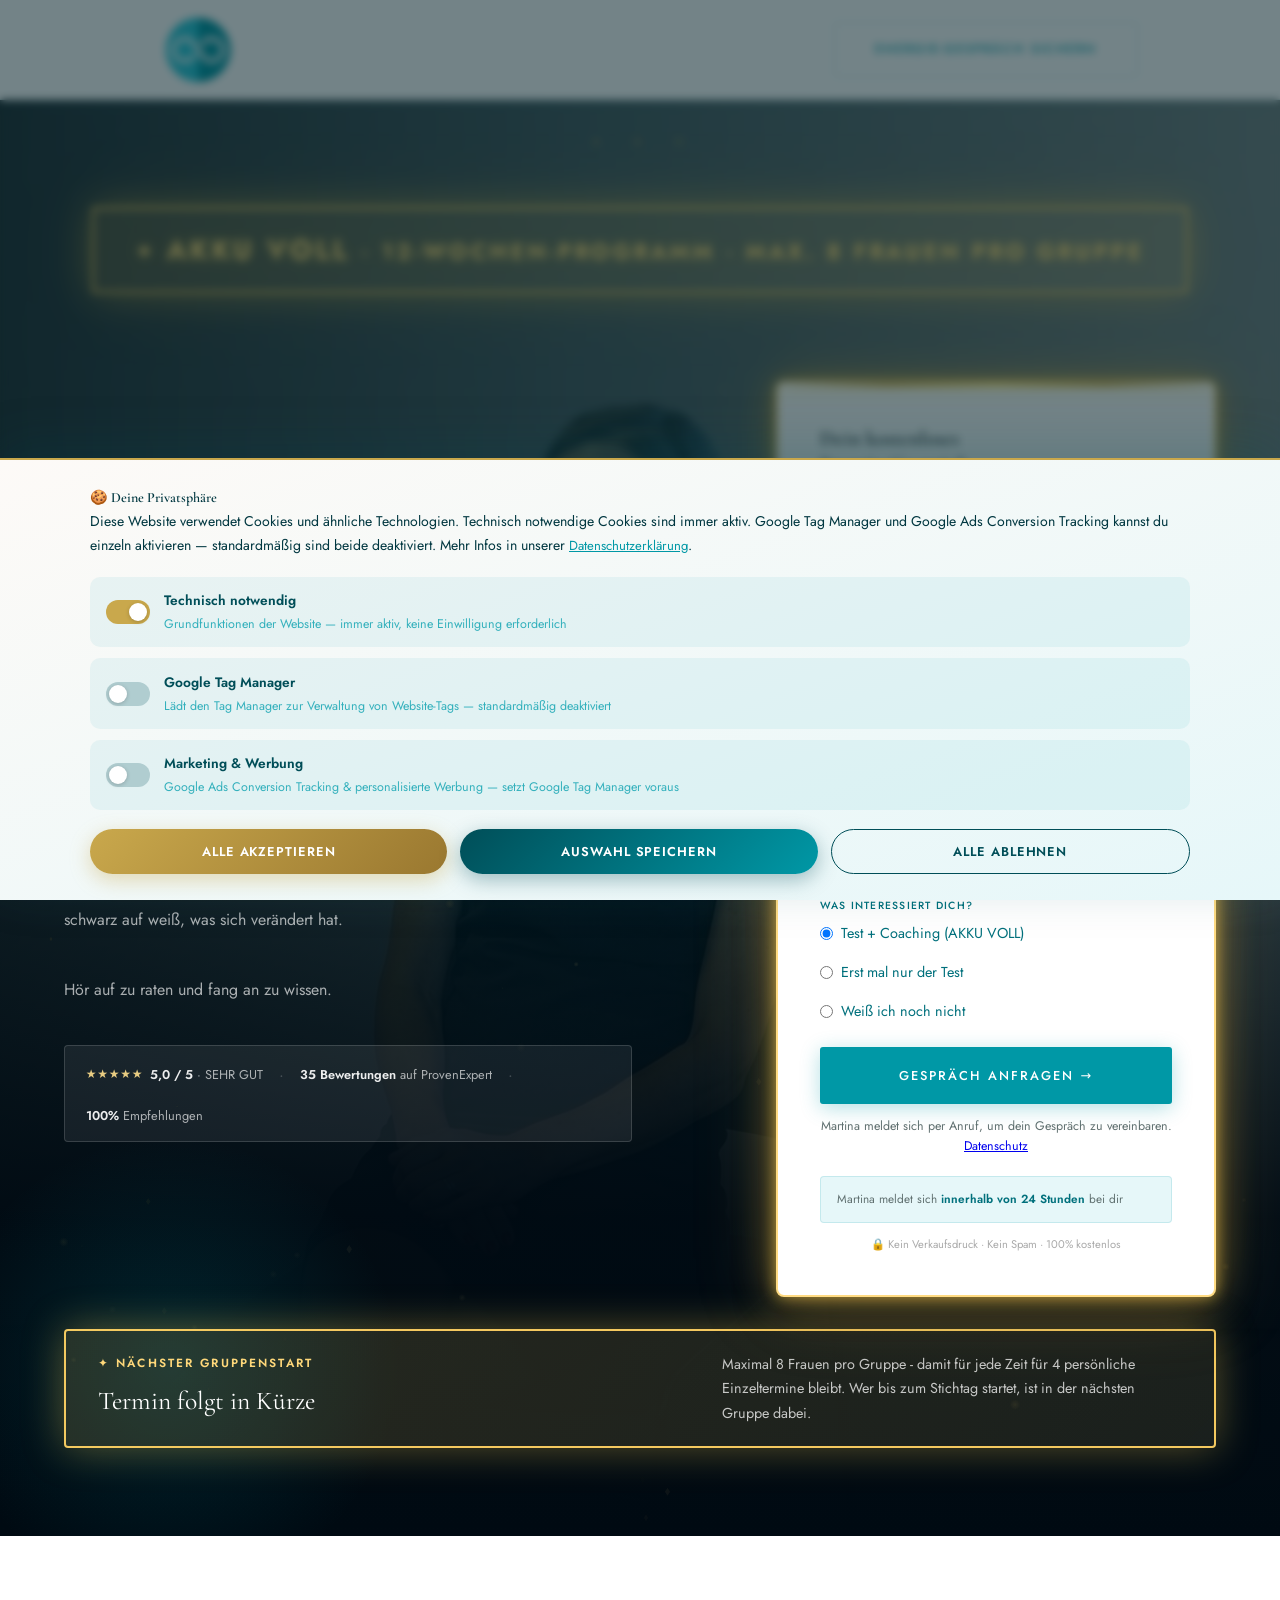
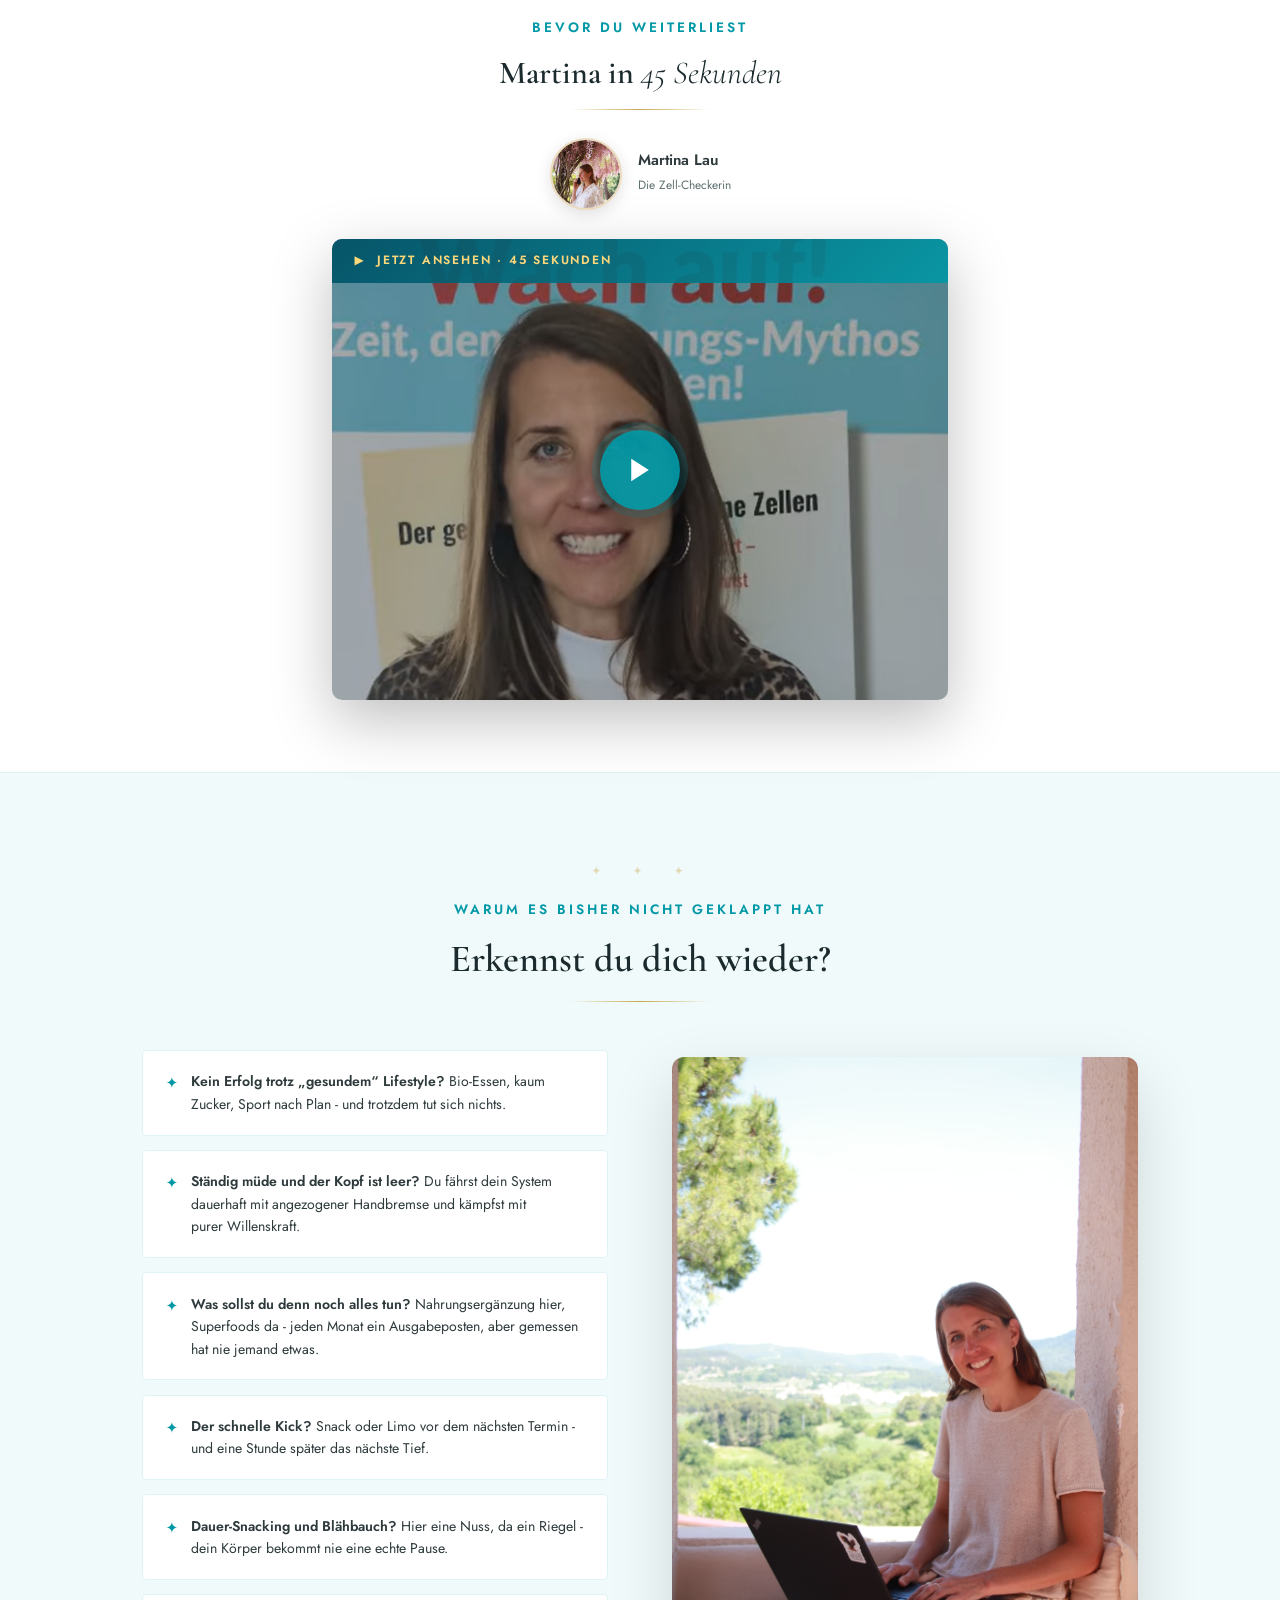
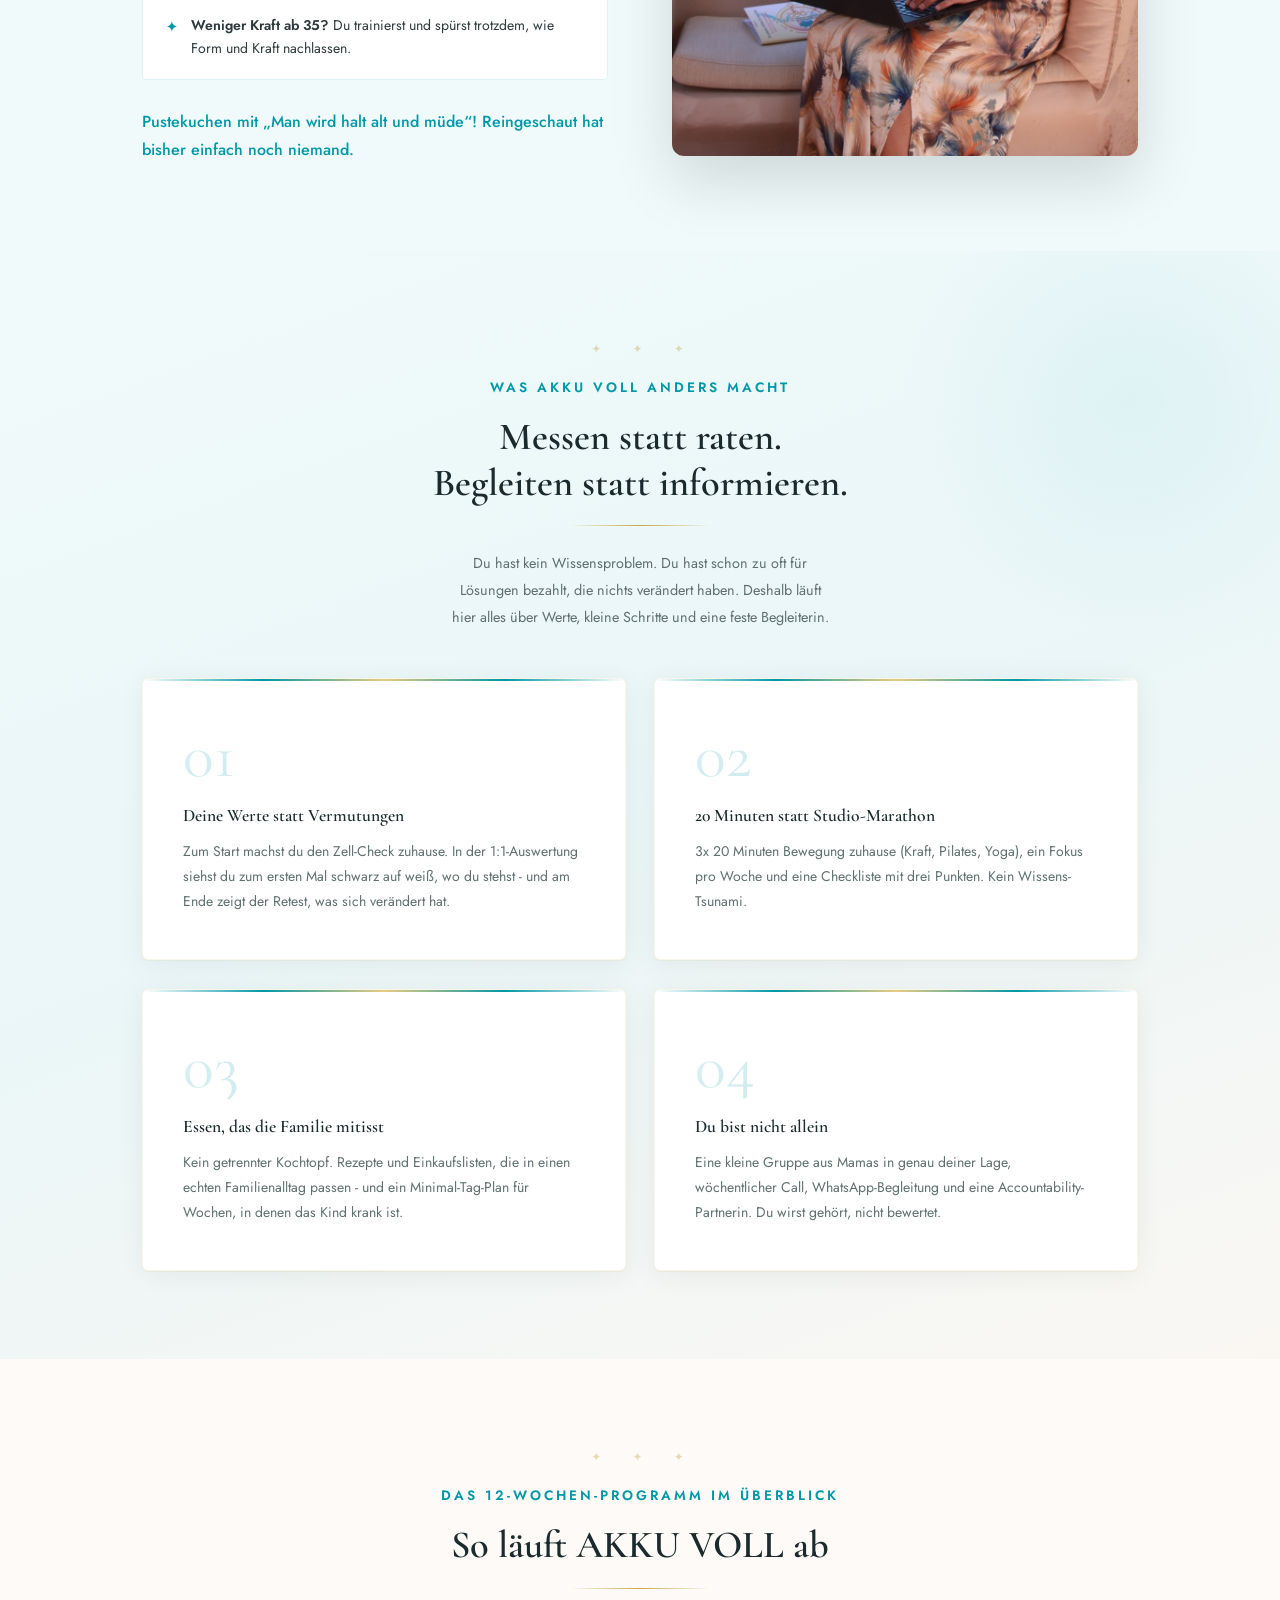
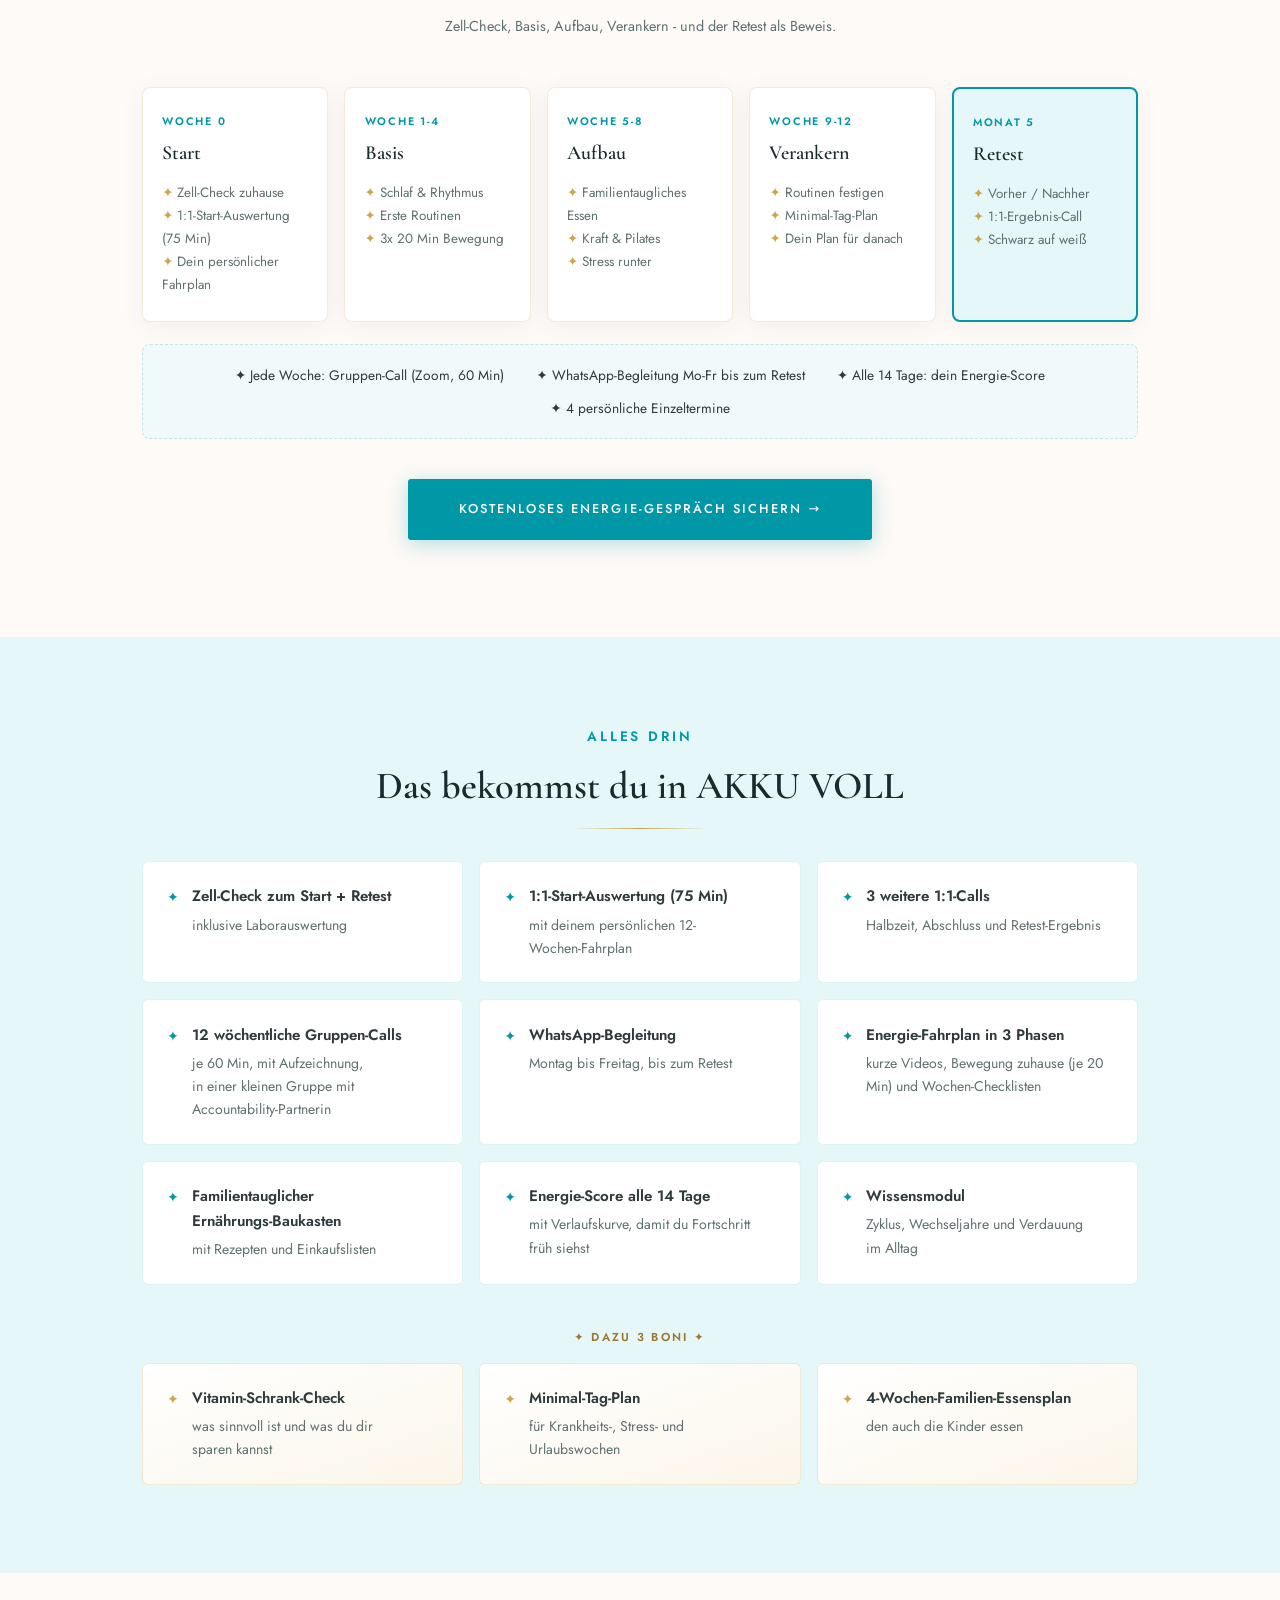
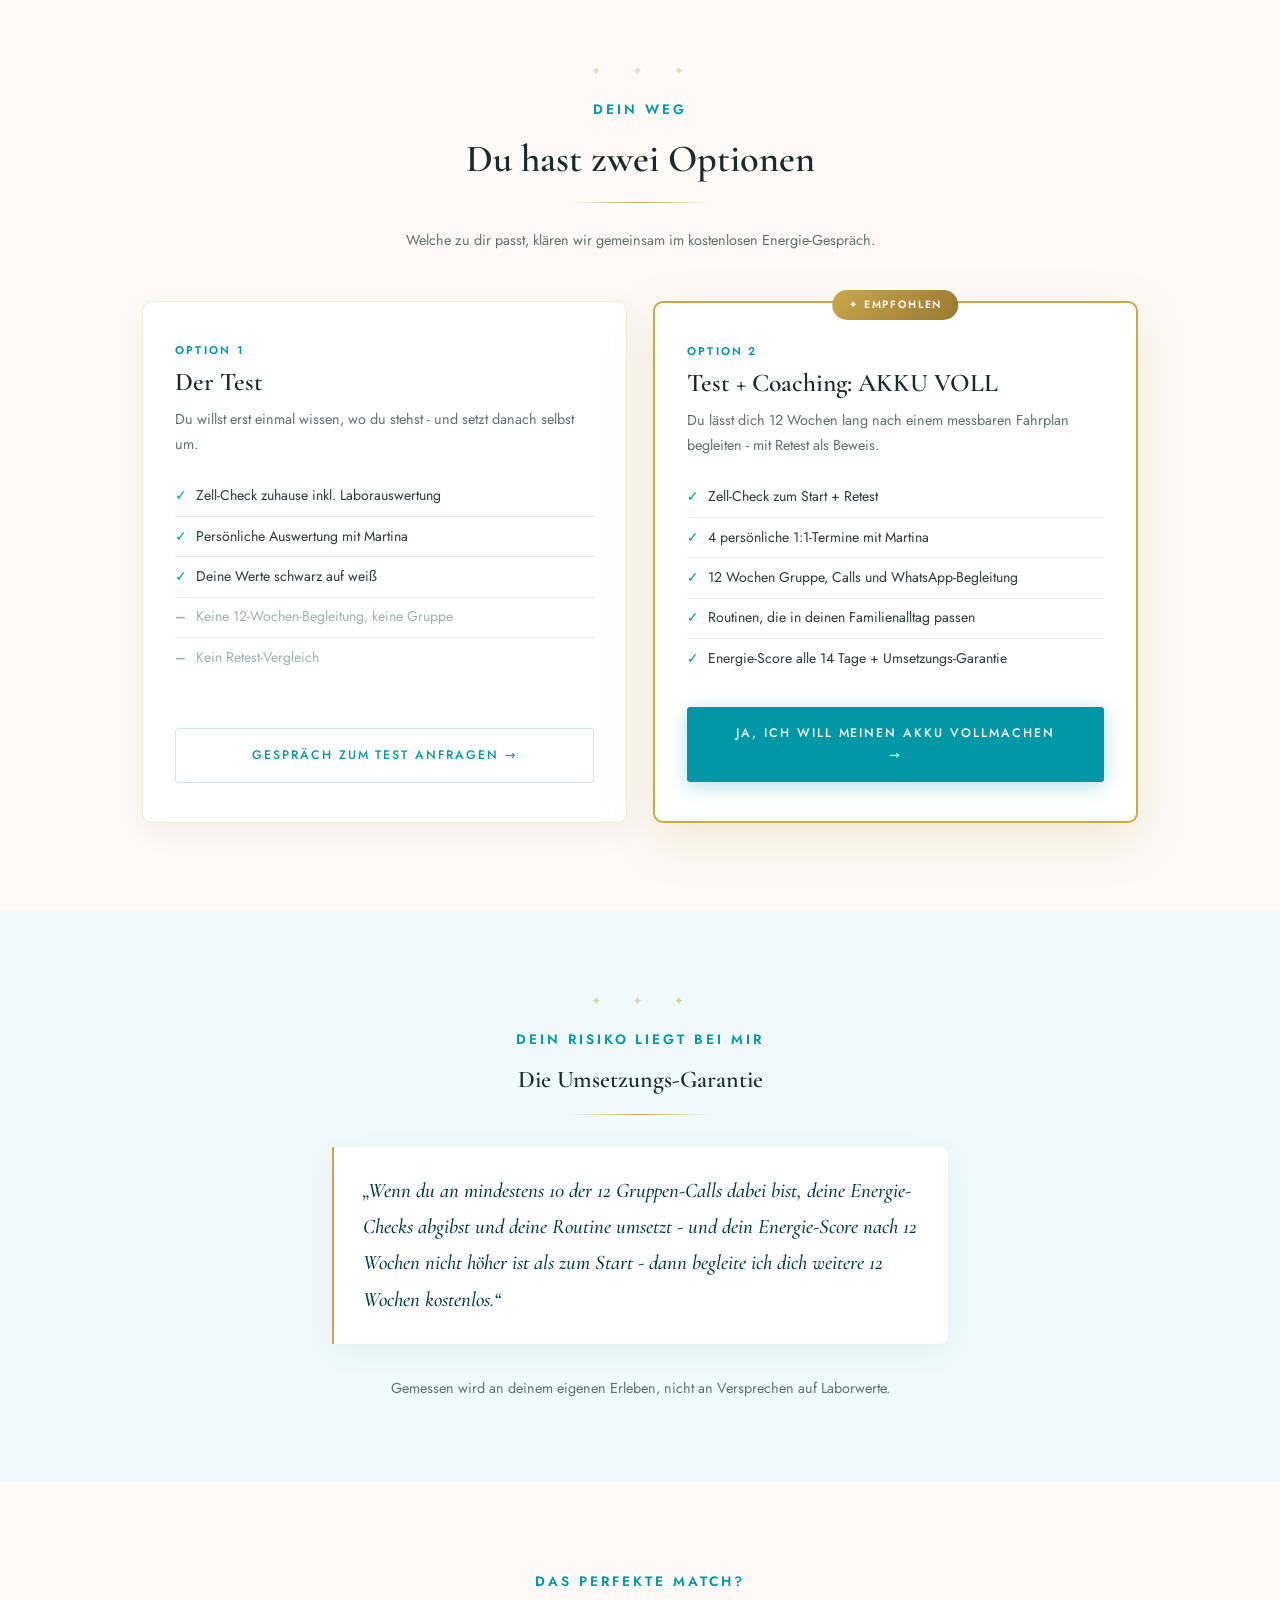
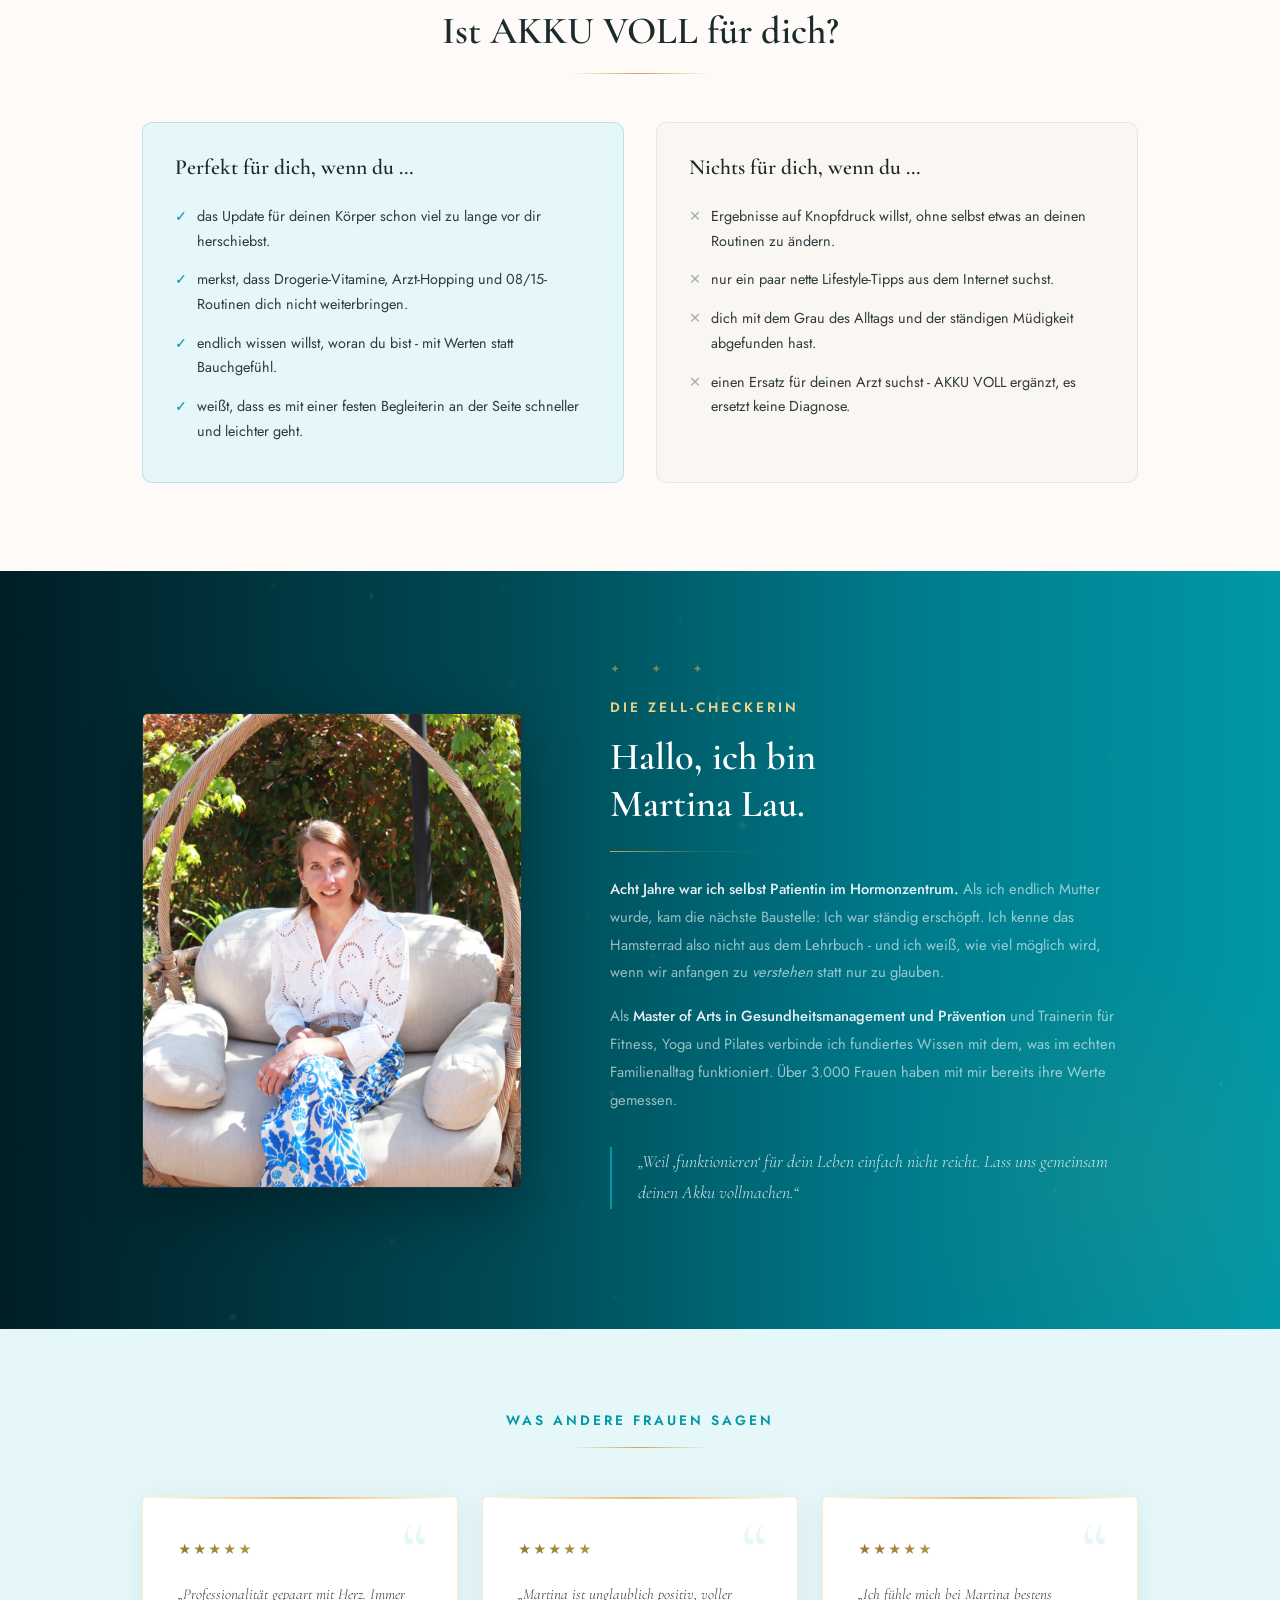
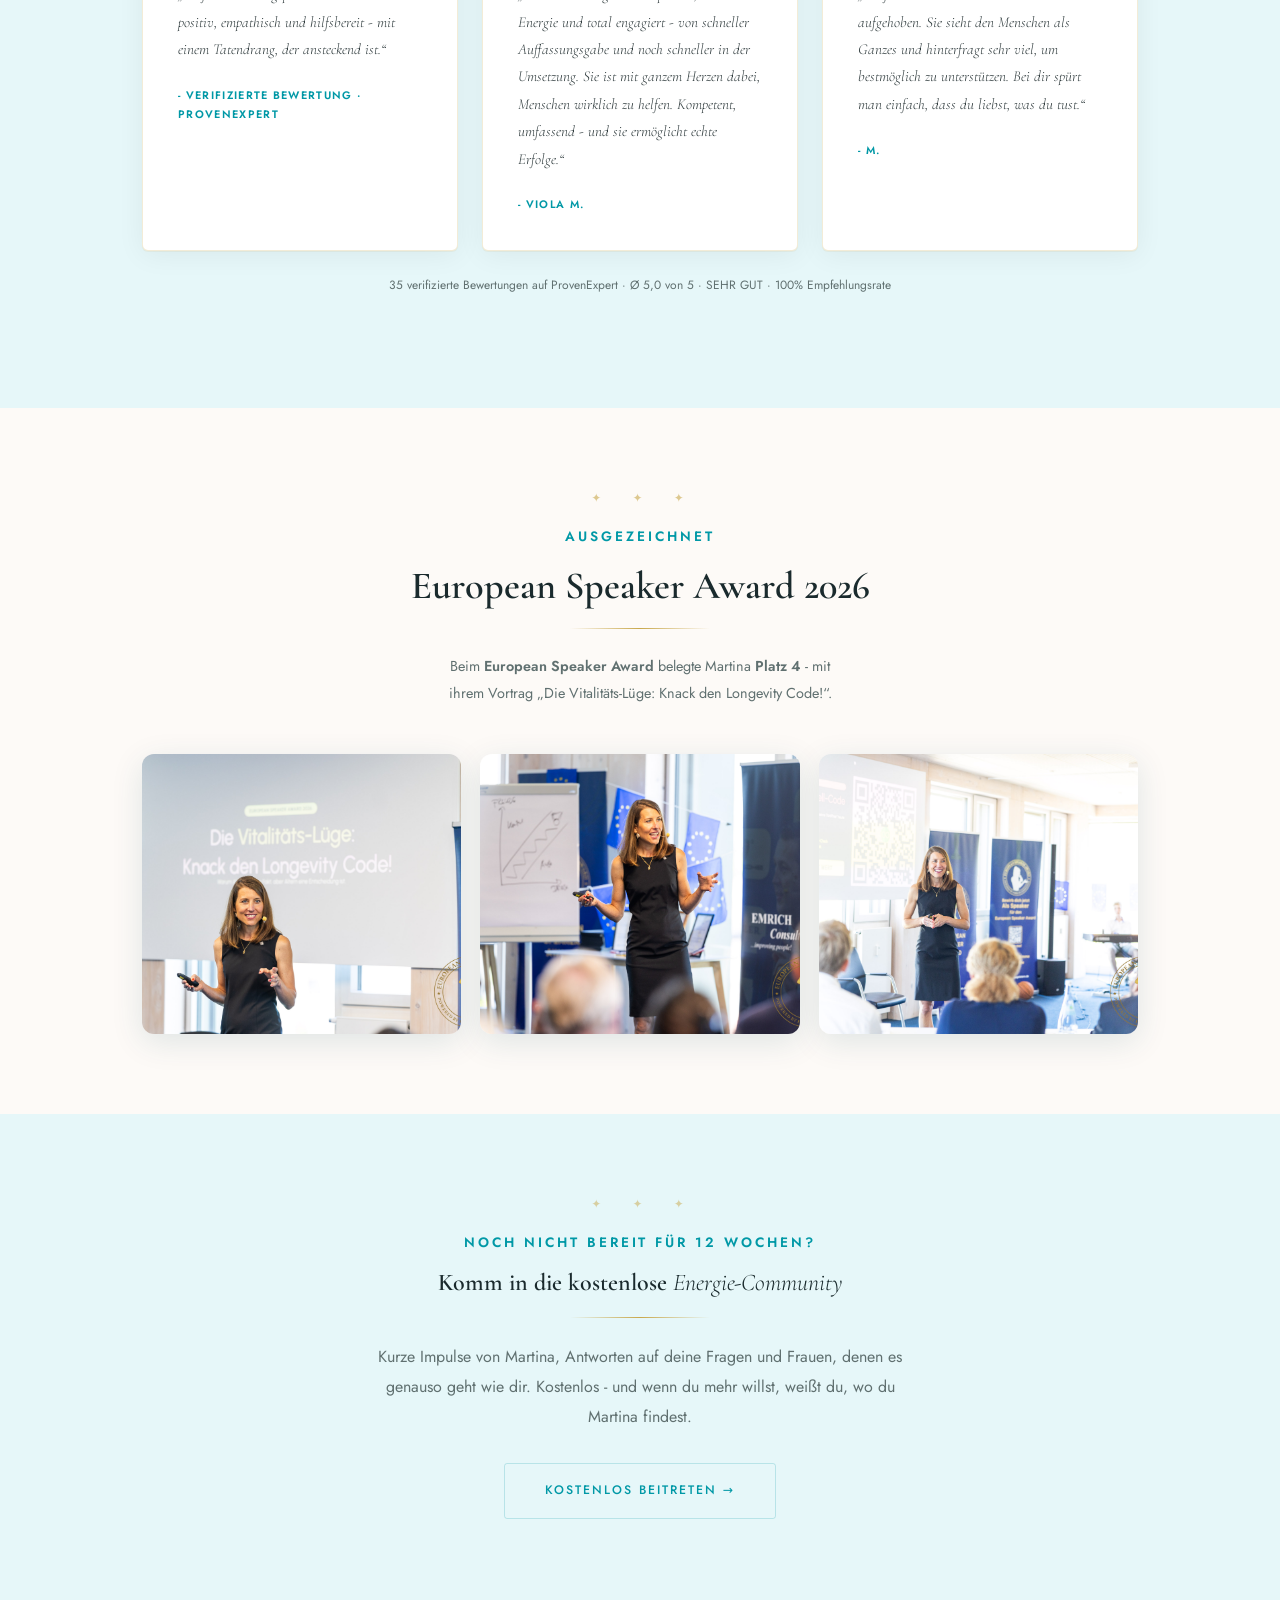
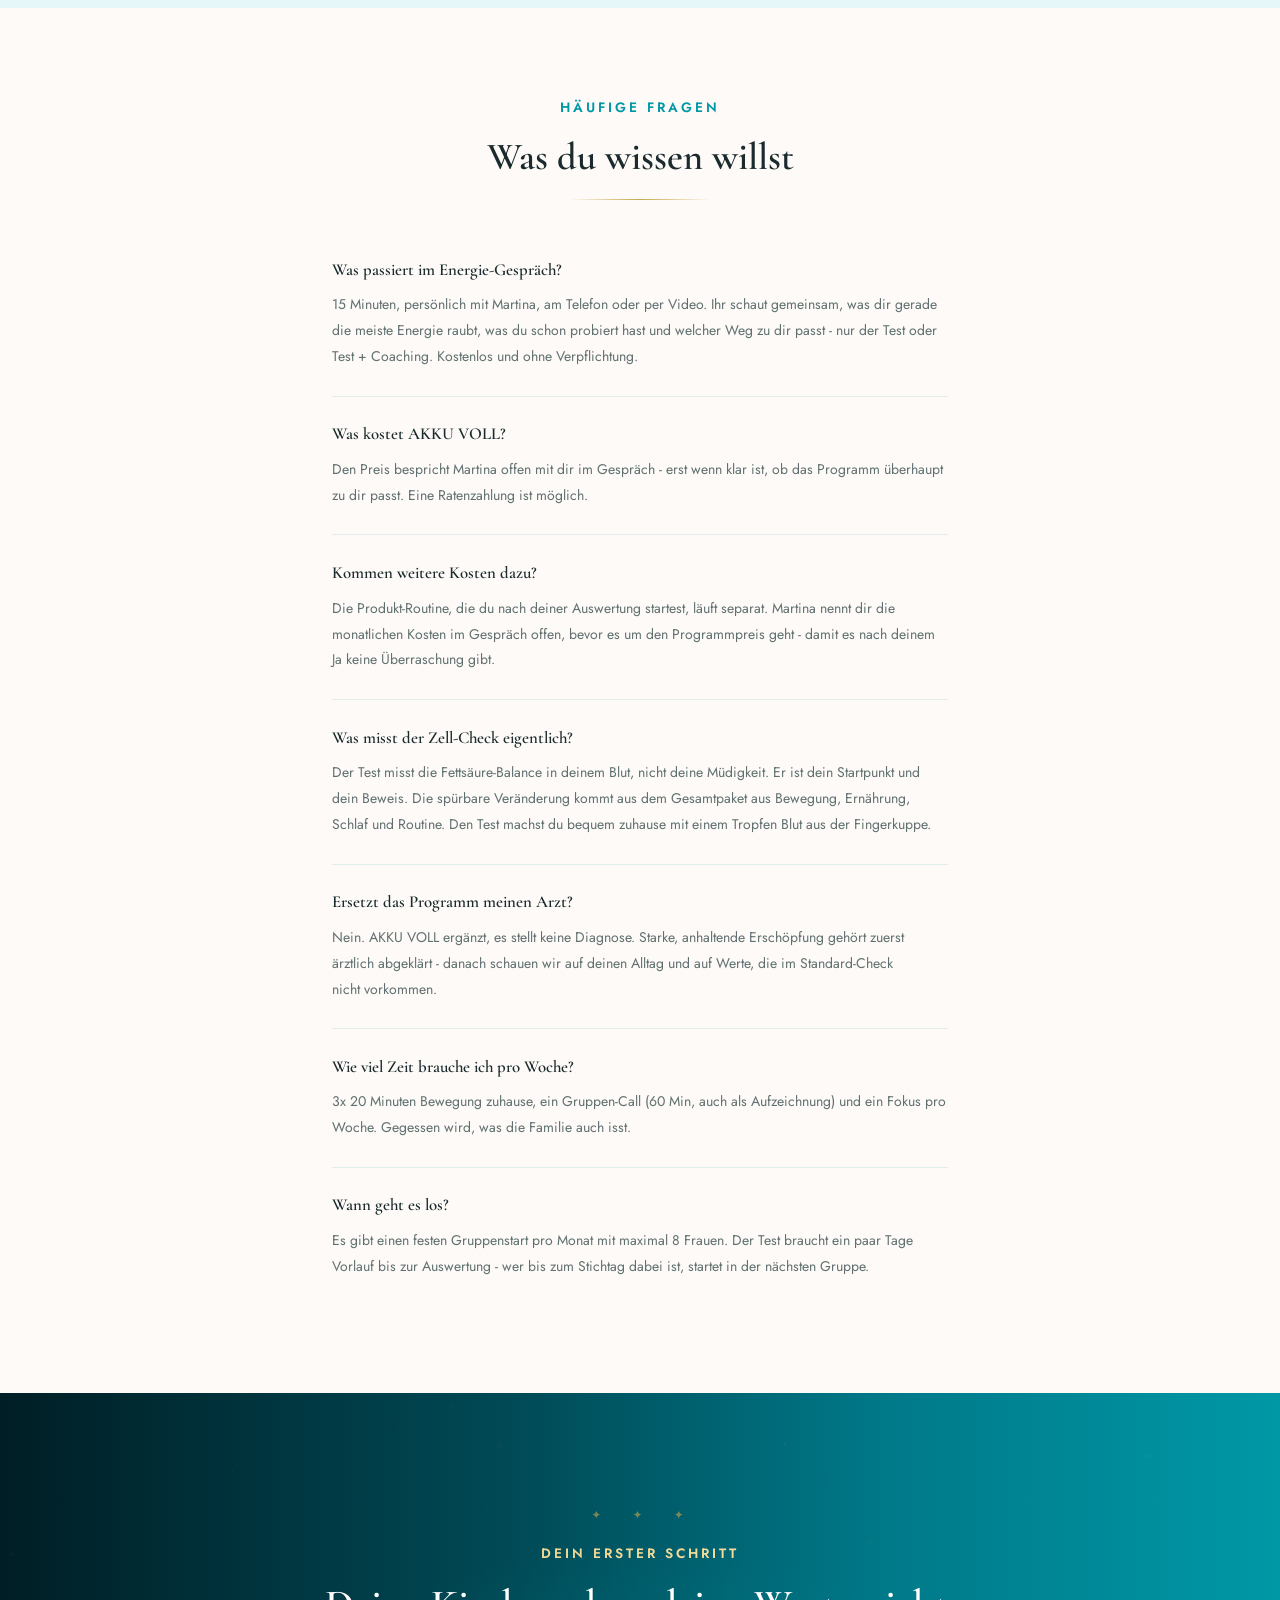
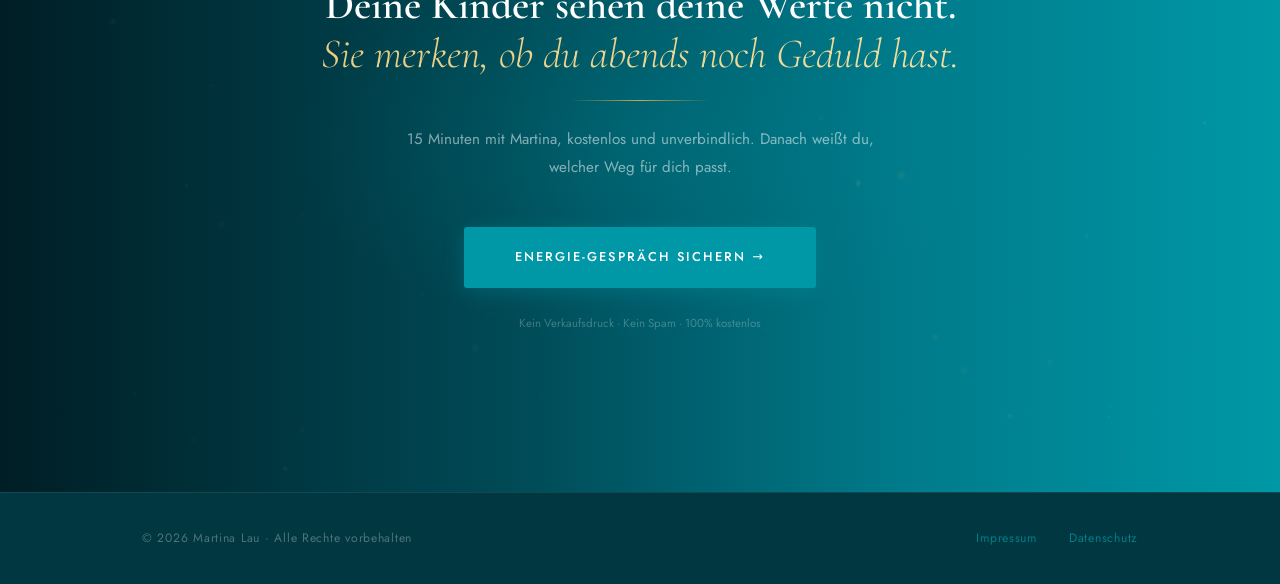
==== commit 3df9f394: "Energie-Gespräch: 15 statt 45 Minuten (Martinas Wunsch) Co-Authored-By: Claude Opus 5.5 <noreply@ant" ====
--- a/index.html
+++ b/index.html
@@ -237,7 +237,7 @@
         <div id="anmeldung">
           <div class="form-box">
             <p class="form-box__title">Dein kostenloses<br/>Energie-Gespräch</p>
-            <p class="form-box__sub">45 Minuten · persönlich mit Martina · 100% kostenlos und unverbindlich</p>
+            <p class="form-box__sub">15 Minuten · persönlich mit Martina · 100% kostenlos und unverbindlich</p>
 
             <!--
               MAILERLITE: Für die Gesprächsanfragen ein EIGENES Formular anlegen
@@ -789,7 +789,7 @@
       </div>
       <div class="faq-item">
         <h4>Was passiert im Energie-Gespräch?</h4>
-        <p>45 Minuten, persönlich mit Martina, am Telefon oder per Video. Ihr schaut gemeinsam, was dir gerade die meiste Energie raubt, was du schon probiert hast und welcher Weg zu dir passt - nur der Test oder Test + Coaching. Kostenlos und ohne Verpflichtung.</p>
+        <p>15 Minuten, persönlich mit Martina, am Telefon oder per Video. Ihr schaut gemeinsam, was dir gerade die meiste Energie raubt, was du schon probiert hast und welcher Weg zu dir passt - nur der Test oder Test + Coaching. Kostenlos und ohne Verpflichtung.</p>
       </div>
       <div class="faq-item">
         <h4>Was kostet AKKU VOLL?</h4>
@@ -838,7 +838,7 @@
       <span class="eyebrow eyebrow--gold">Dein erster Schritt</span>
       <h2>Deine Kinder sehen deine Werte nicht.<br/><em>Sie merken, ob du abends noch Geduld&nbsp;hast.</em></h2>
       <div class="divider divider--gold" style="margin:1.2rem auto 1.5rem;"></div>
-      <p>45 Minuten mit Martina, kostenlos und unverbindlich. Danach weißt du, welcher Weg für dich passt.</p>
+      <p>15 Minuten mit Martina, kostenlos und unverbindlich. Danach weißt du, welcher Weg für dich passt.</p>
       <a href="#anmeldung" class="btn btn--primary btn--lg">Energie-Gespräch sichern →</a>
       <p style="margin-top:1rem;font-size:0.72rem;color:rgba(255,255,255,0.25);">
         Kein Verkaufsdruck · Kein Spam · 100% kostenlos
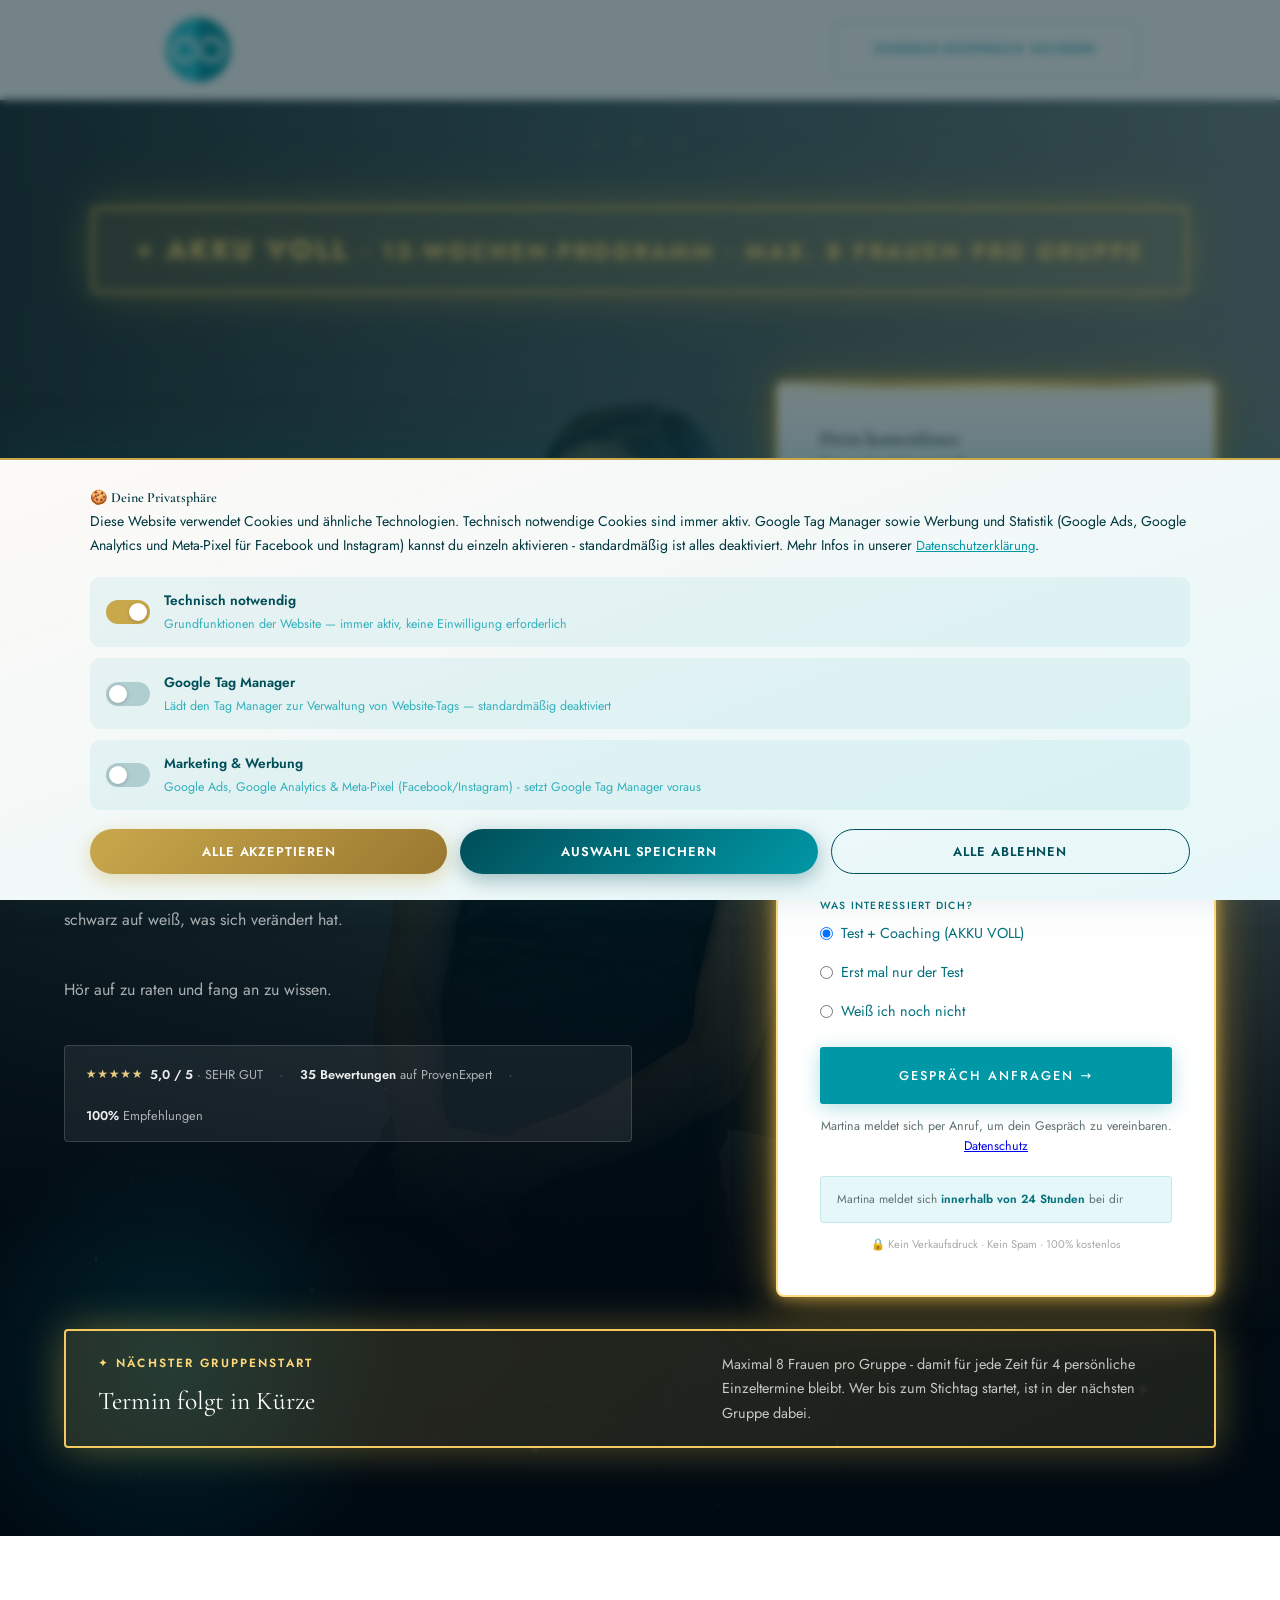
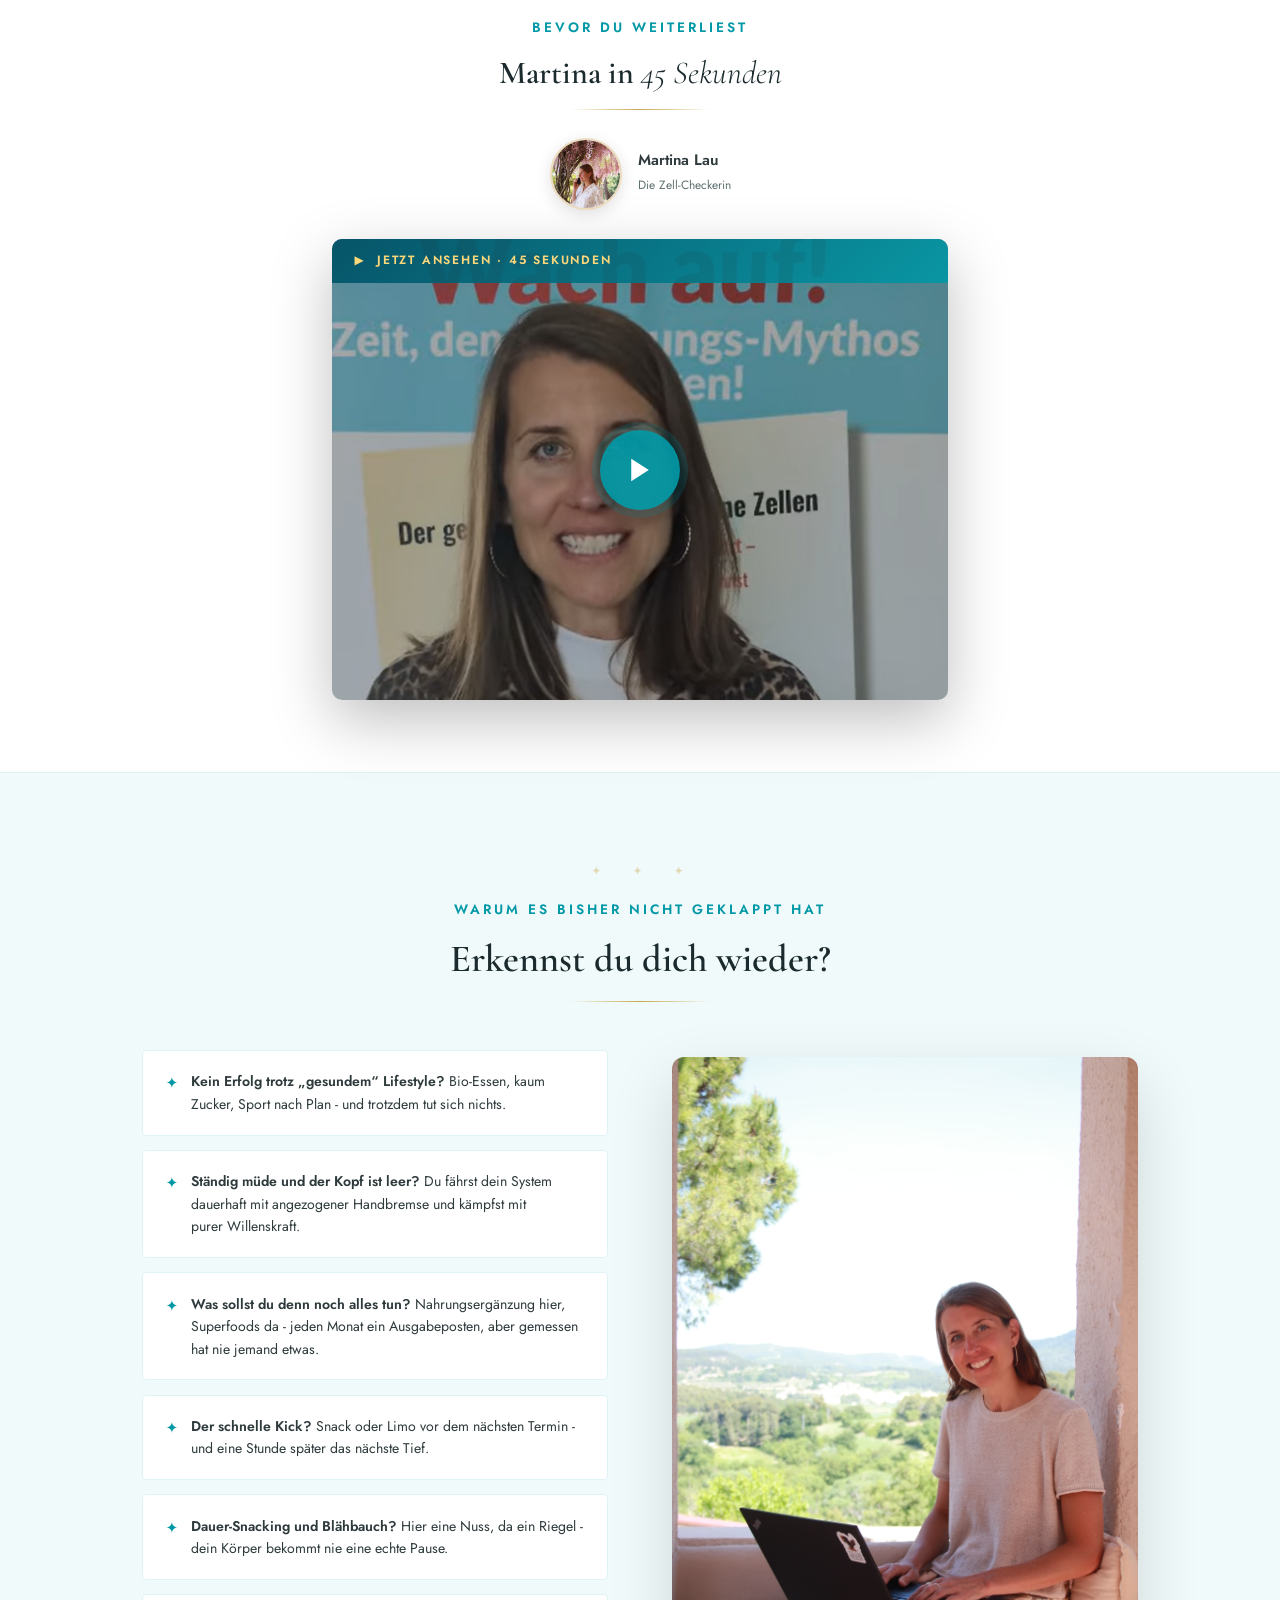
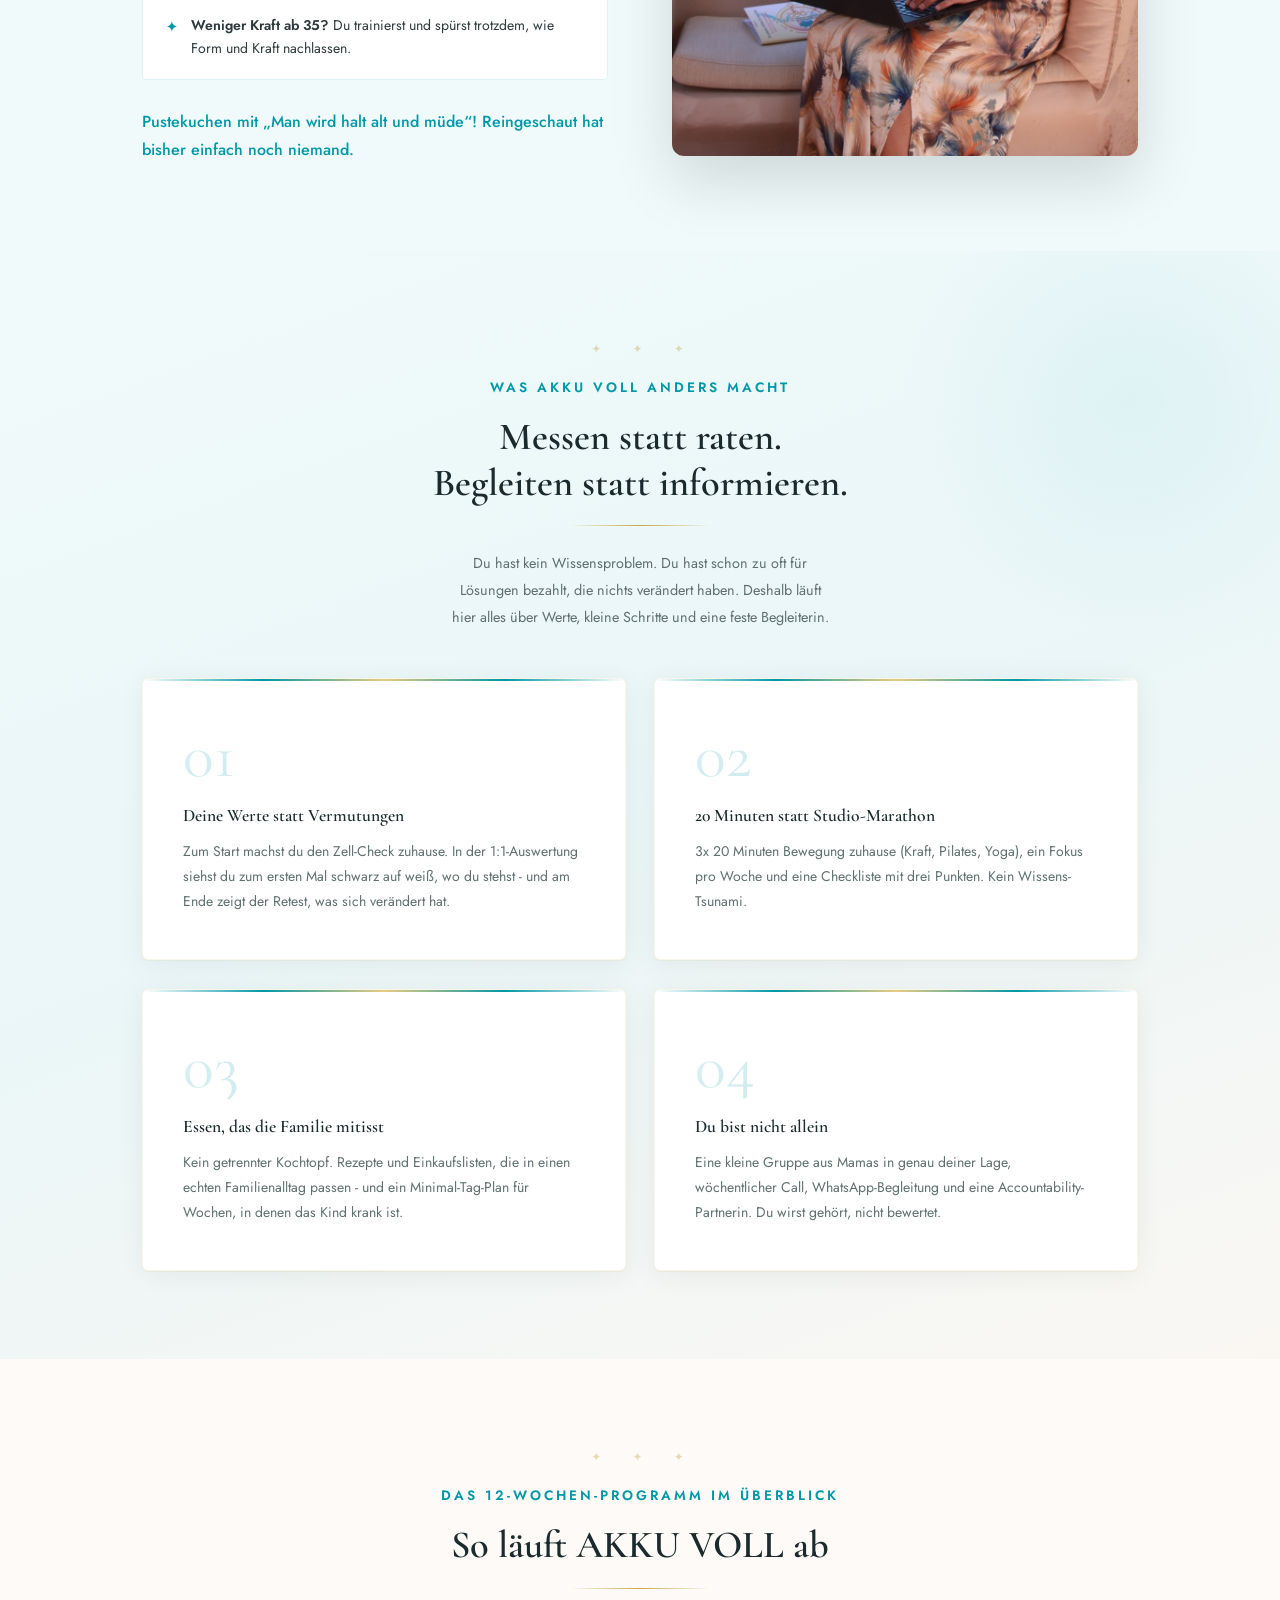
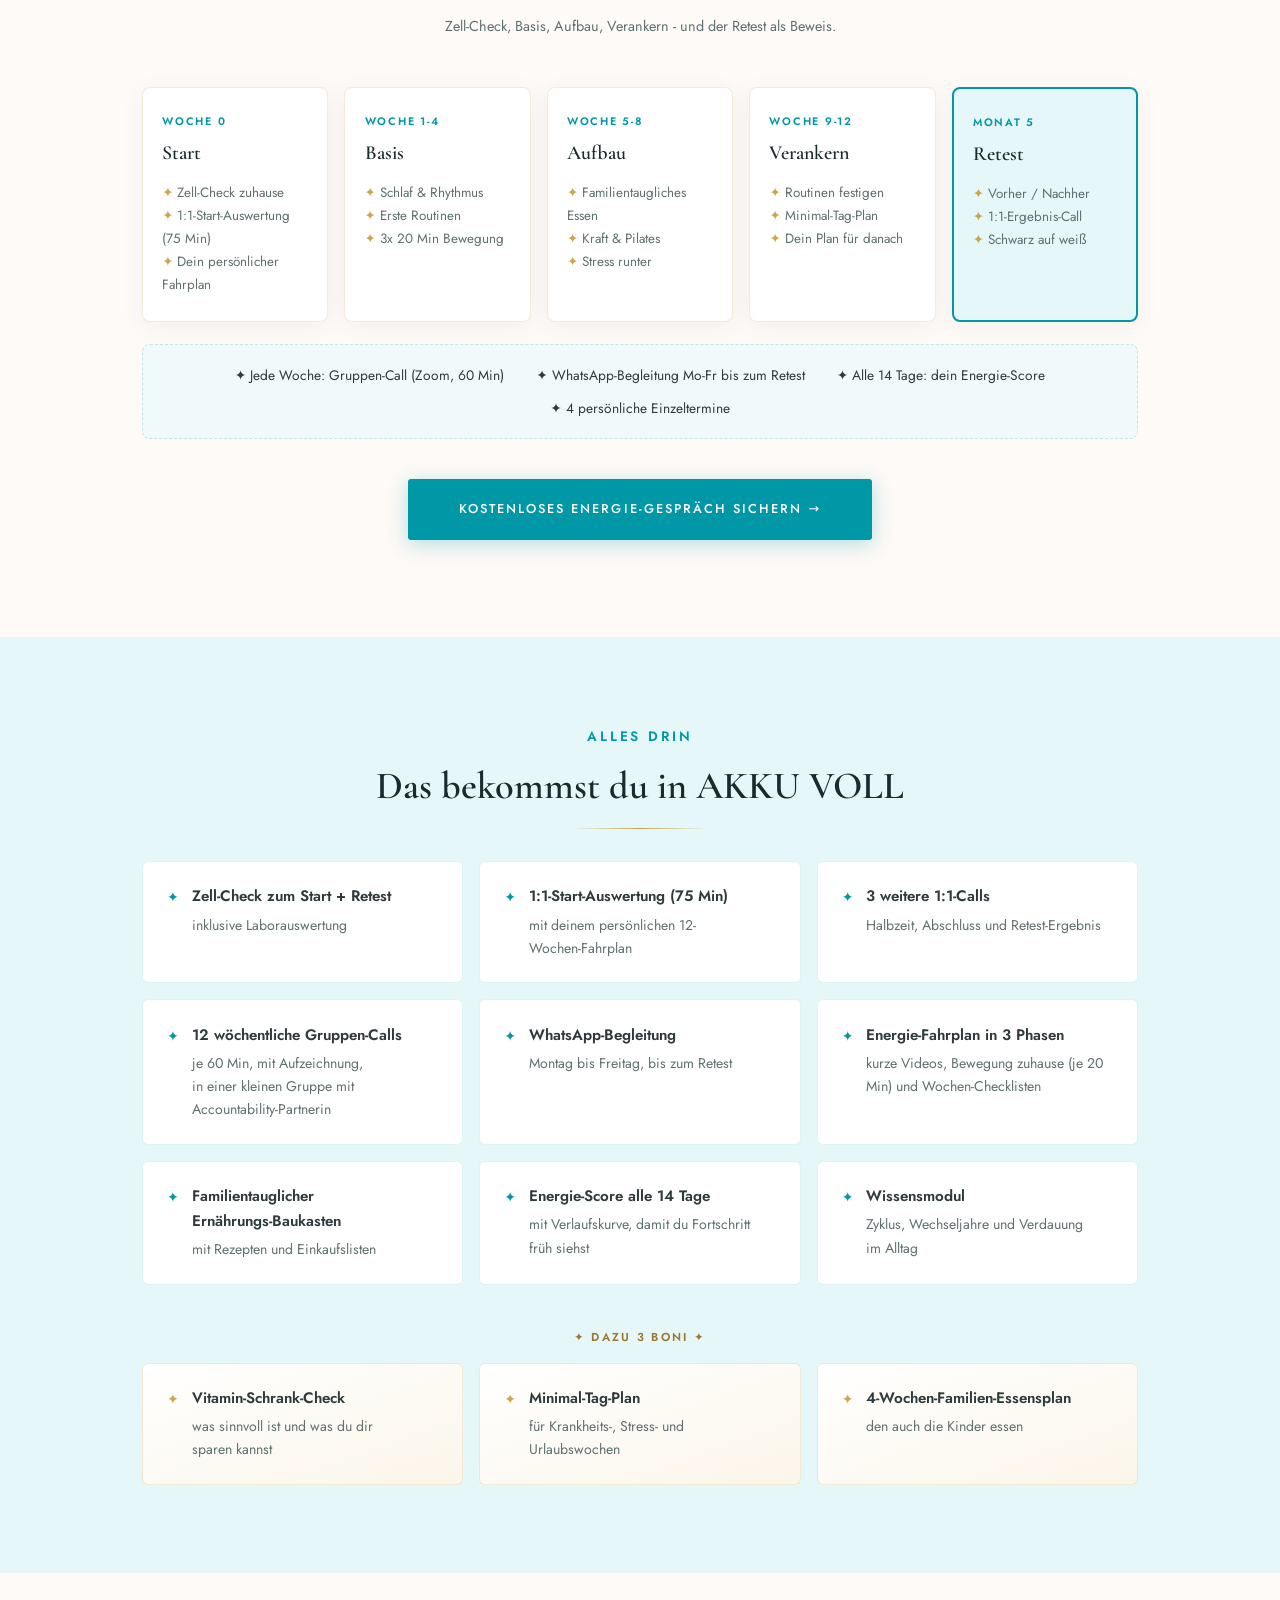
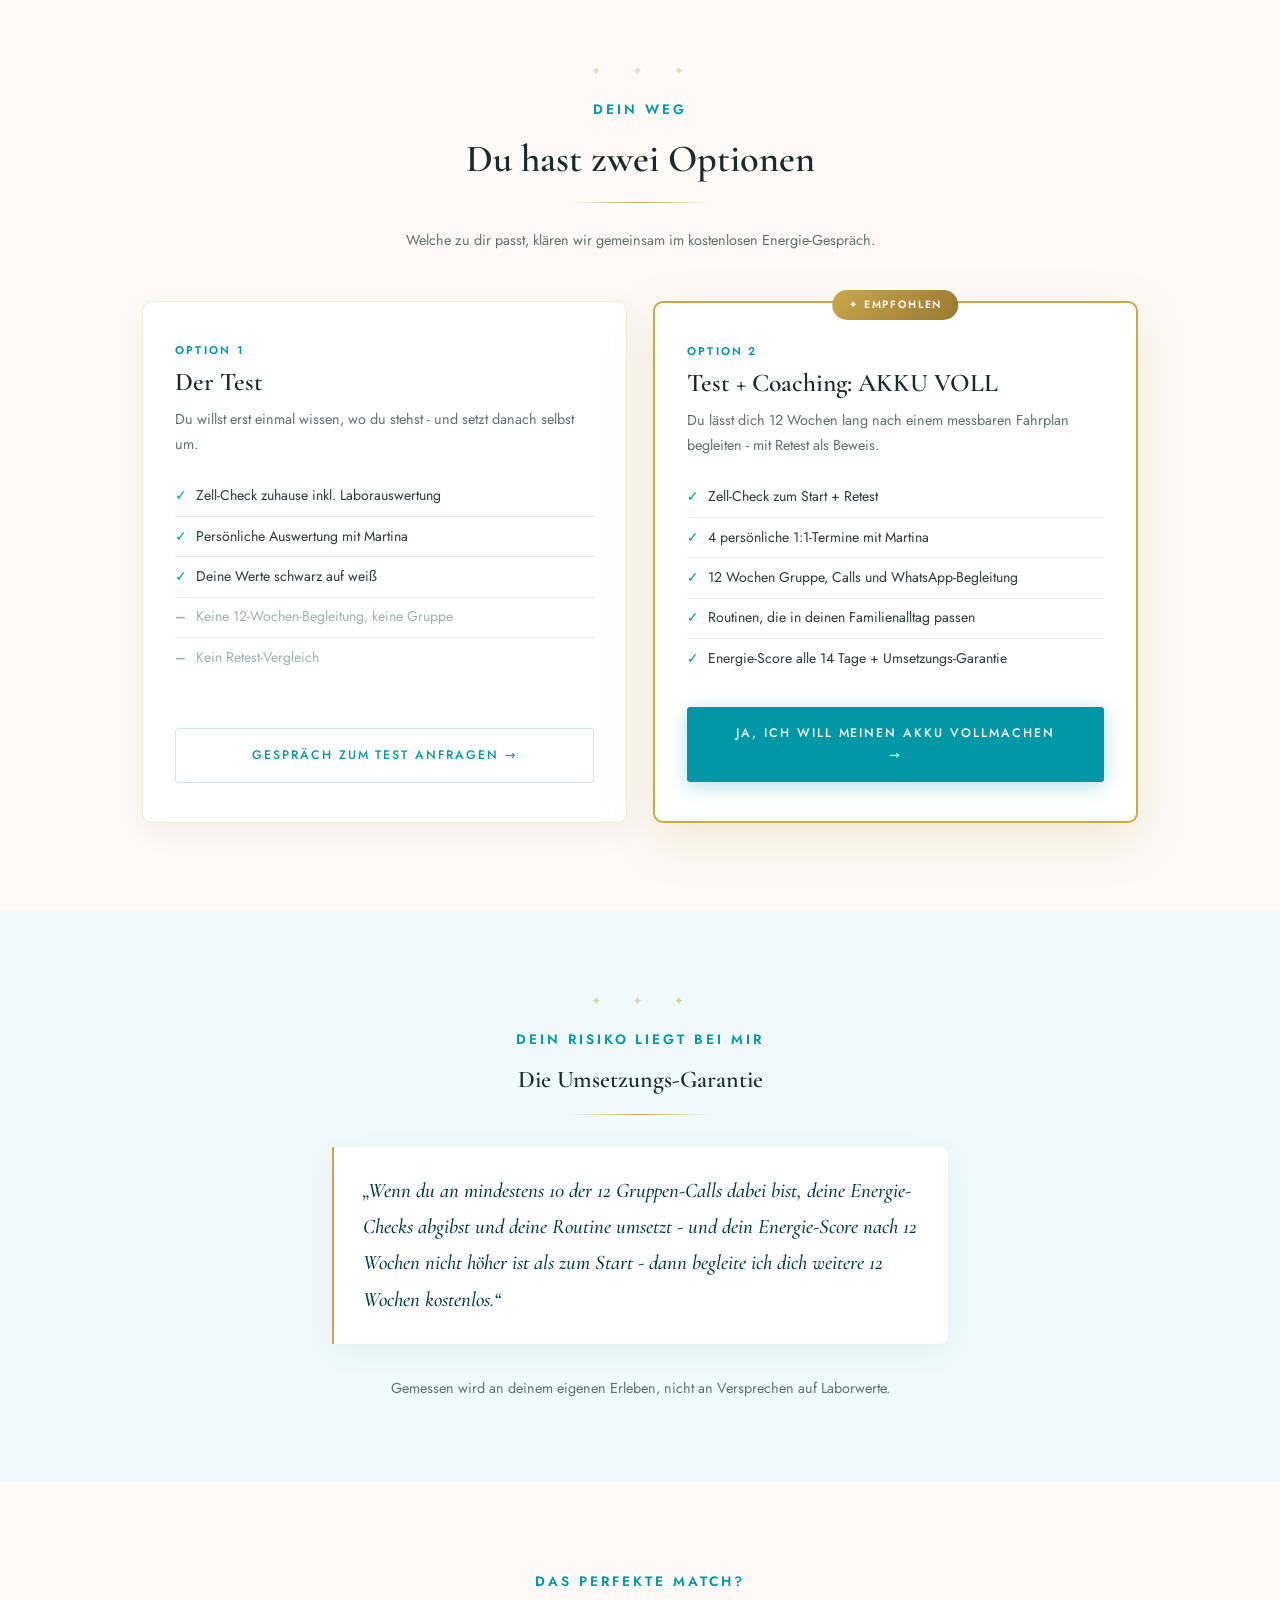
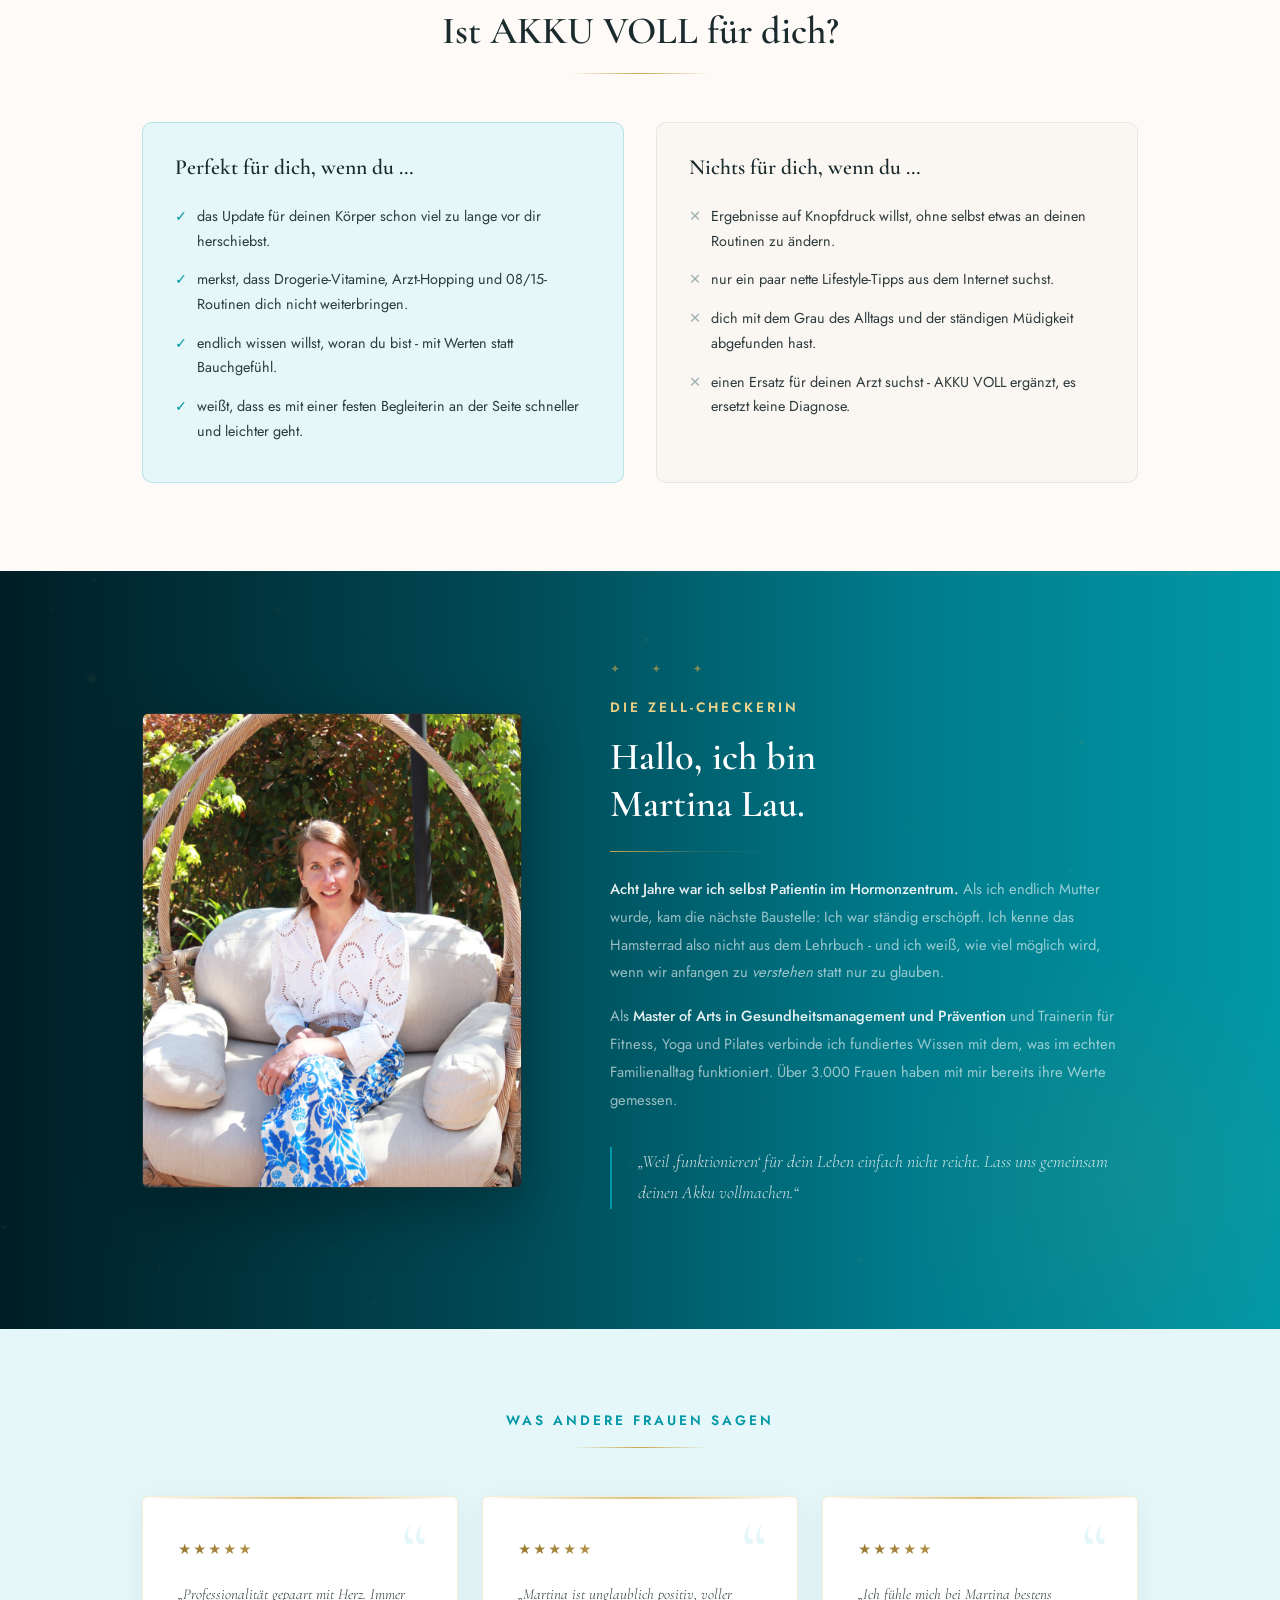
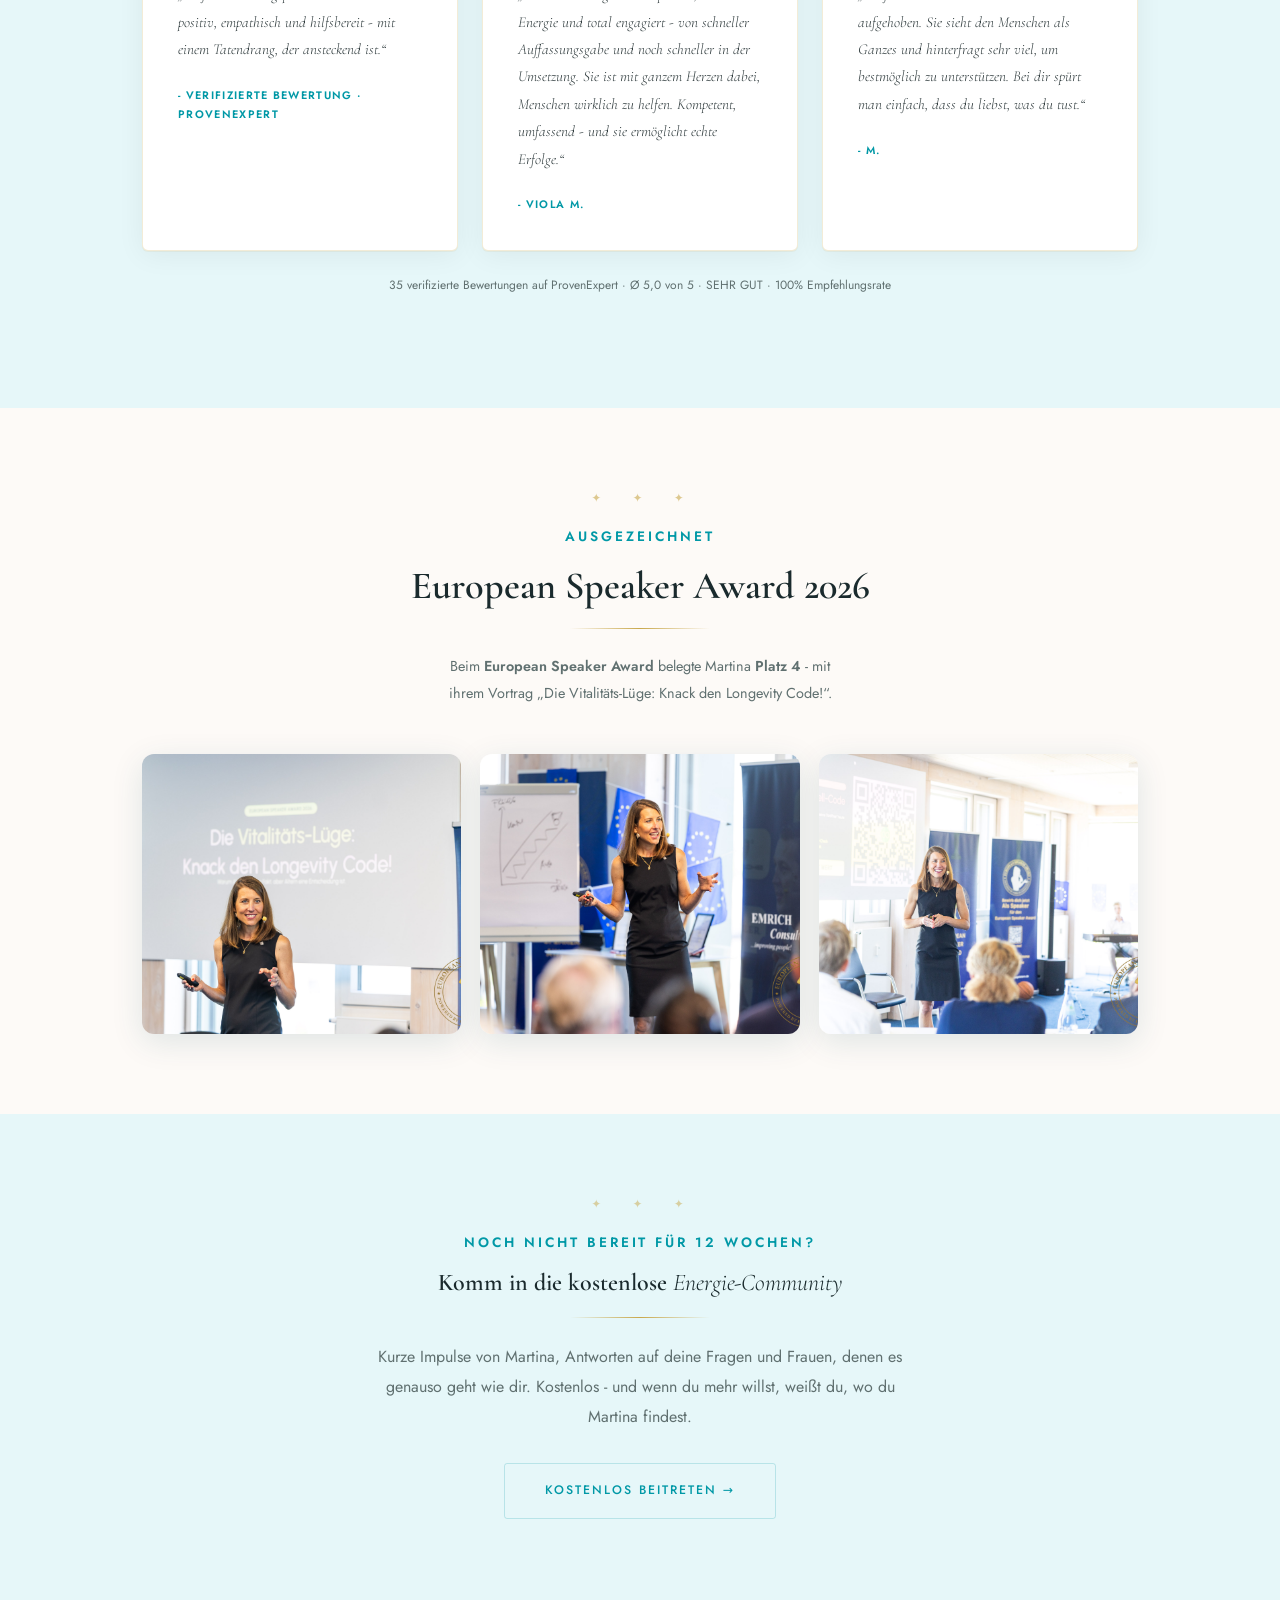
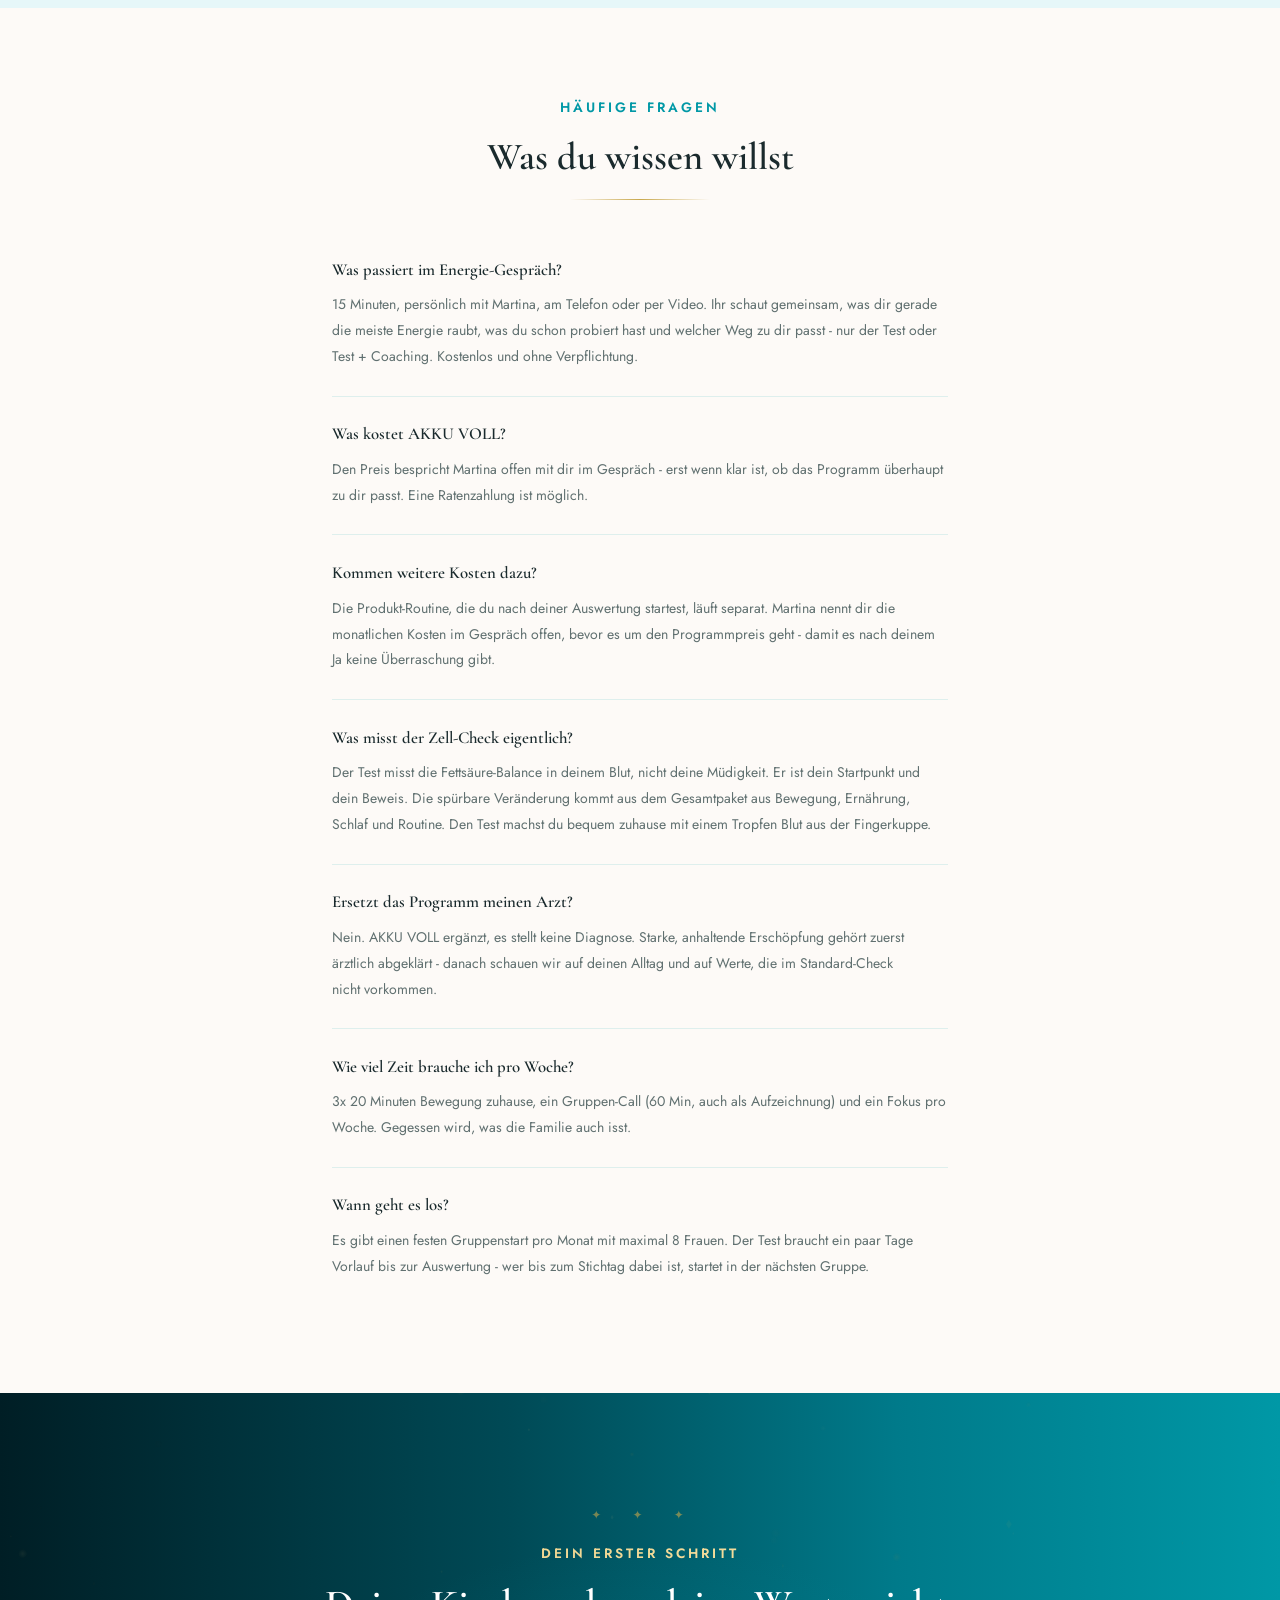
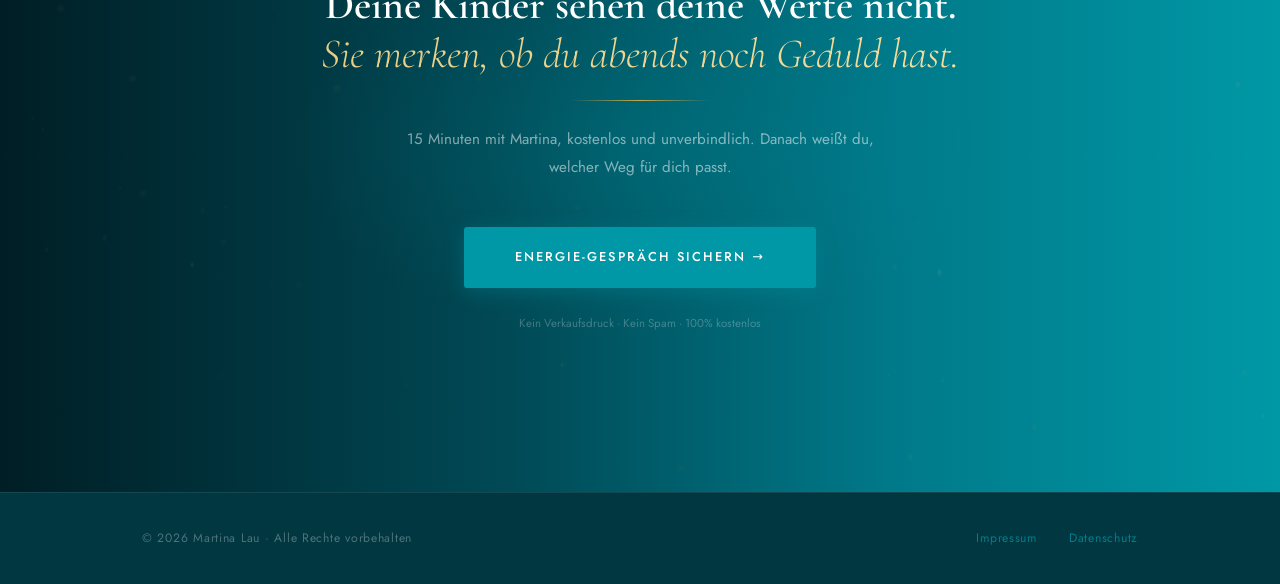
==== commit 220a222c: "Energie-Test: Ergebnis zusätzlich per E-Mail; Cookie-Banner + Datenschutz um Meta-Pixel ergänzt (läd" ====
--- a/index.html
+++ b/index.html
@@ -1059,7 +1059,7 @@
         <p>
           Diese Website verwendet Cookies und ähnliche Technologien.
           Technisch notwendige Cookies sind immer aktiv.
-          Google Tag Manager und Google Ads Conversion Tracking kannst du einzeln aktivieren — standardmäßig sind beide deaktiviert.
+          Google Tag Manager sowie Werbung und Statistik (Google Ads, Google Analytics und Meta-Pixel für Facebook und Instagram) kannst du einzeln aktivieren - standardmäßig ist alles deaktiviert.
           Mehr Infos in unserer <a href="datenschutz.html">Datenschutzerklärung</a>.
         </p>
       </div>
@@ -1093,7 +1093,7 @@
         </label>
         <div class="cb-toggle-label">
           <strong>Marketing &amp; Werbung</strong>
-          <span>Google Ads Conversion Tracking &amp; personalisierte Werbung — setzt Google Tag Manager voraus</span>
+          <span>Google Ads, Google Analytics &amp; Meta-Pixel (Facebook/Instagram) - setzt Google Tag Manager voraus</span>
         </div>
       </div>
     </div>
@@ -1210,5 +1210,34 @@
 })();
 </script>
 
+
+<!-- Meta-Pixel (Facebook/Instagram): lädt NUR nach Einwilligung "Marketing & Werbung".
+     META_PIXEL_ID vom Meta-Ads-Dienstleister eintragen - solange leer, lädt nichts. -->
+<script>
+(function(){
+  var META_PIXEL_ID = '';
+  function load(){
+    if (!META_PIXEL_ID || window.fbq) return;
+    !function(f,b,e,v,n,t,s){if(f.fbq)return;n=f.fbq=function(){n.callMethod?
+    n.callMethod.apply(n,arguments):n.queue.push(arguments)};if(!f._fbq)f._fbq=n;
+    n.push=n;n.loaded=!0;n.version='2.0';n.queue=[];t=b.createElement(e);t.async=!0;
+    t.src=v;s=b.getElementsByTagName(e)[0];s.parentNode.insertBefore(t,s)}(window,
+    document,'script','https://connect.facebook.net/en_US/fbevents.js');
+    fbq('init', META_PIXEL_ID);
+    fbq('track', 'PageView');
+  }
+  function check(){
+    try {
+      var d = JSON.parse(localStorage.getItem('martina_lau_consent') || 'null');
+      if (d && d.marketing && (!d.expires || Date.now() < d.expires)) load();
+    } catch (e) {}
+  }
+  check();
+  ['cb-accept-all', 'cb-save'].forEach(function(id){
+    var b = document.getElementById(id);
+    if (b) b.addEventListener('click', function(){ setTimeout(check, 50); });
+  });
+})();
+</script>
 </body>
 </html>
